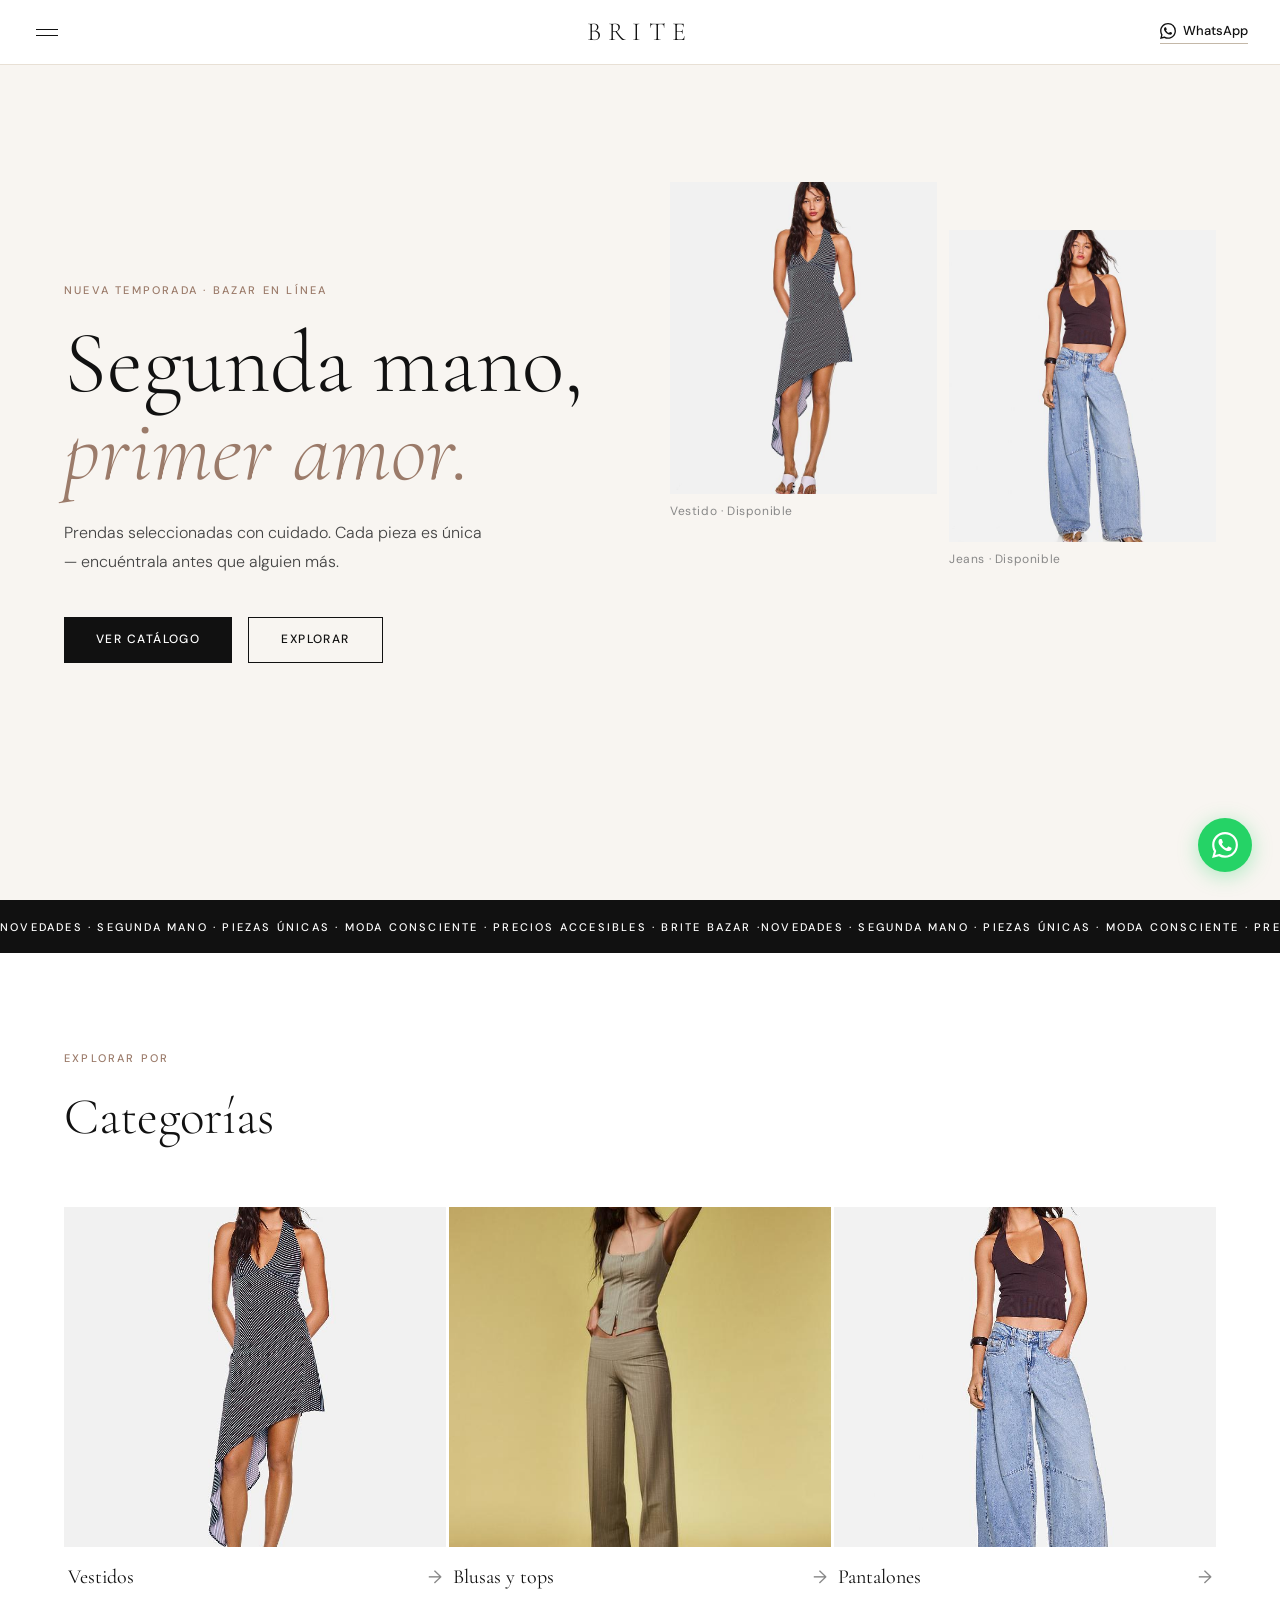
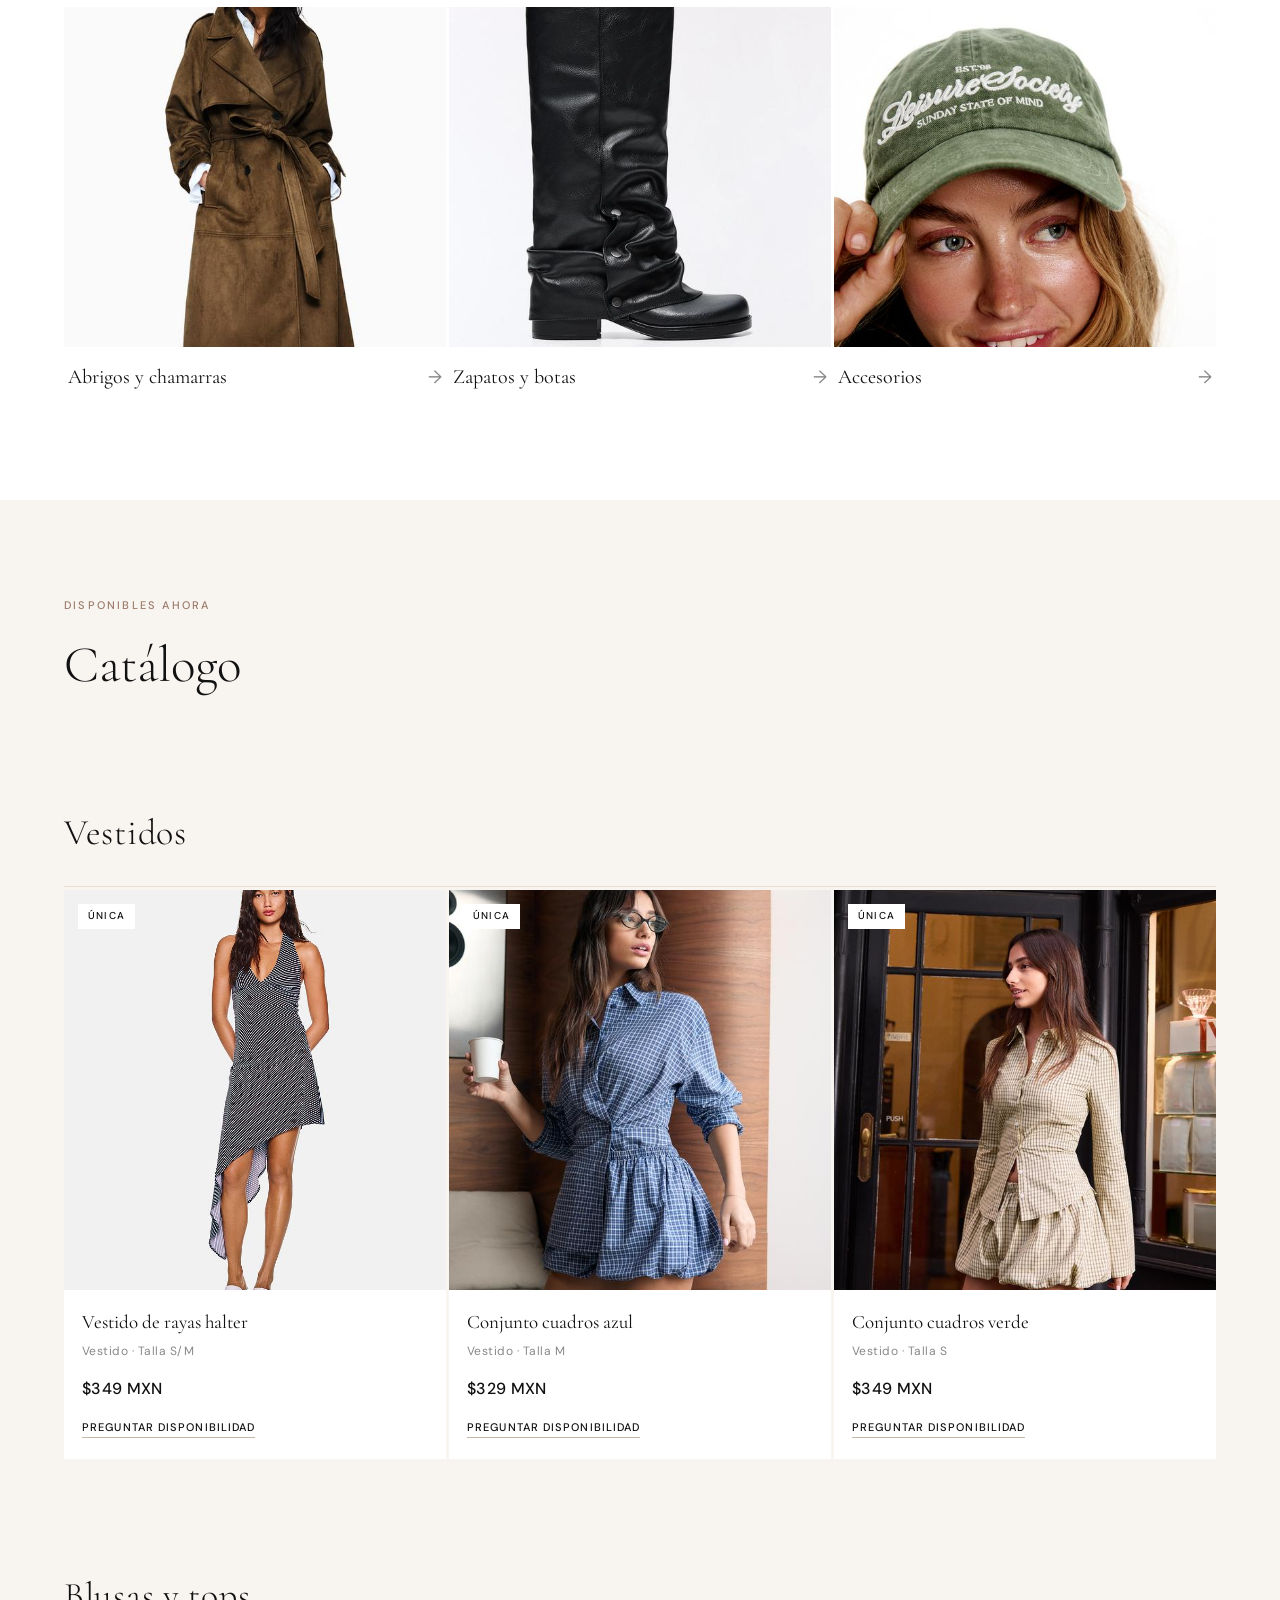
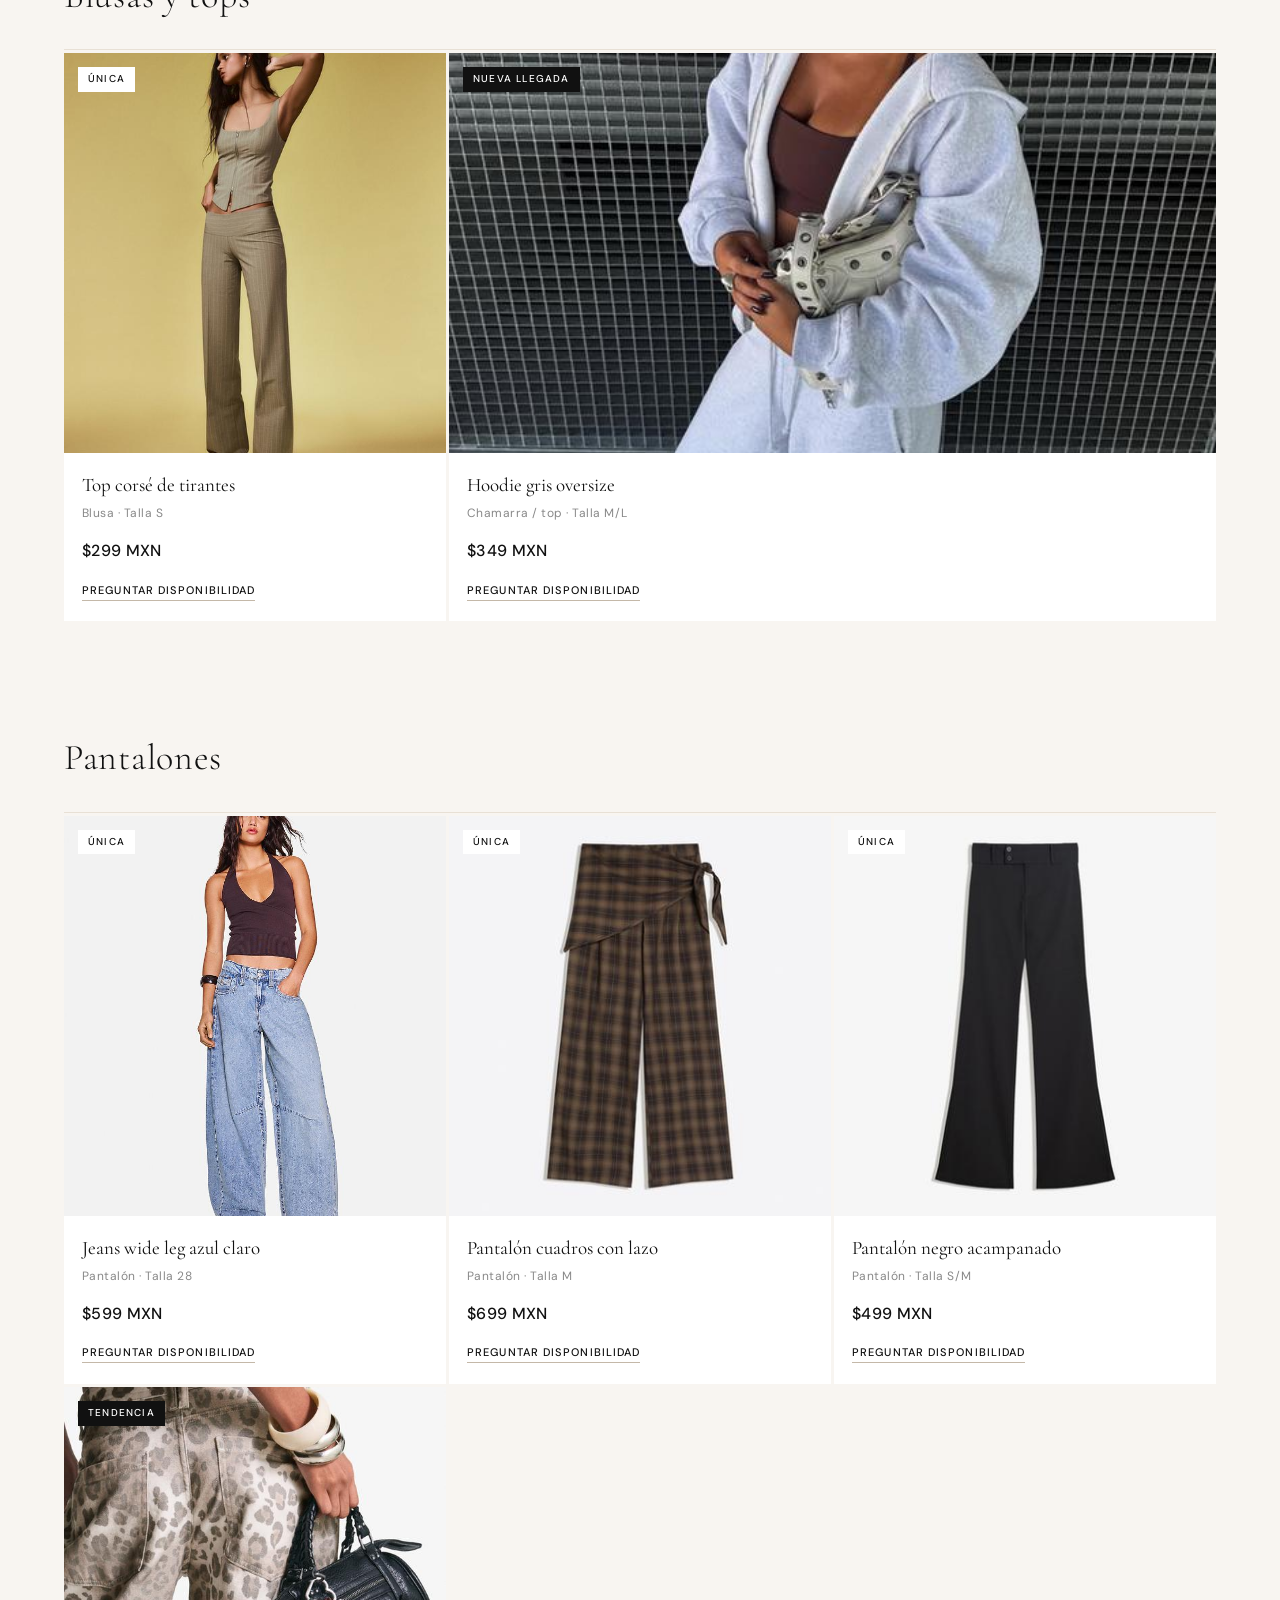
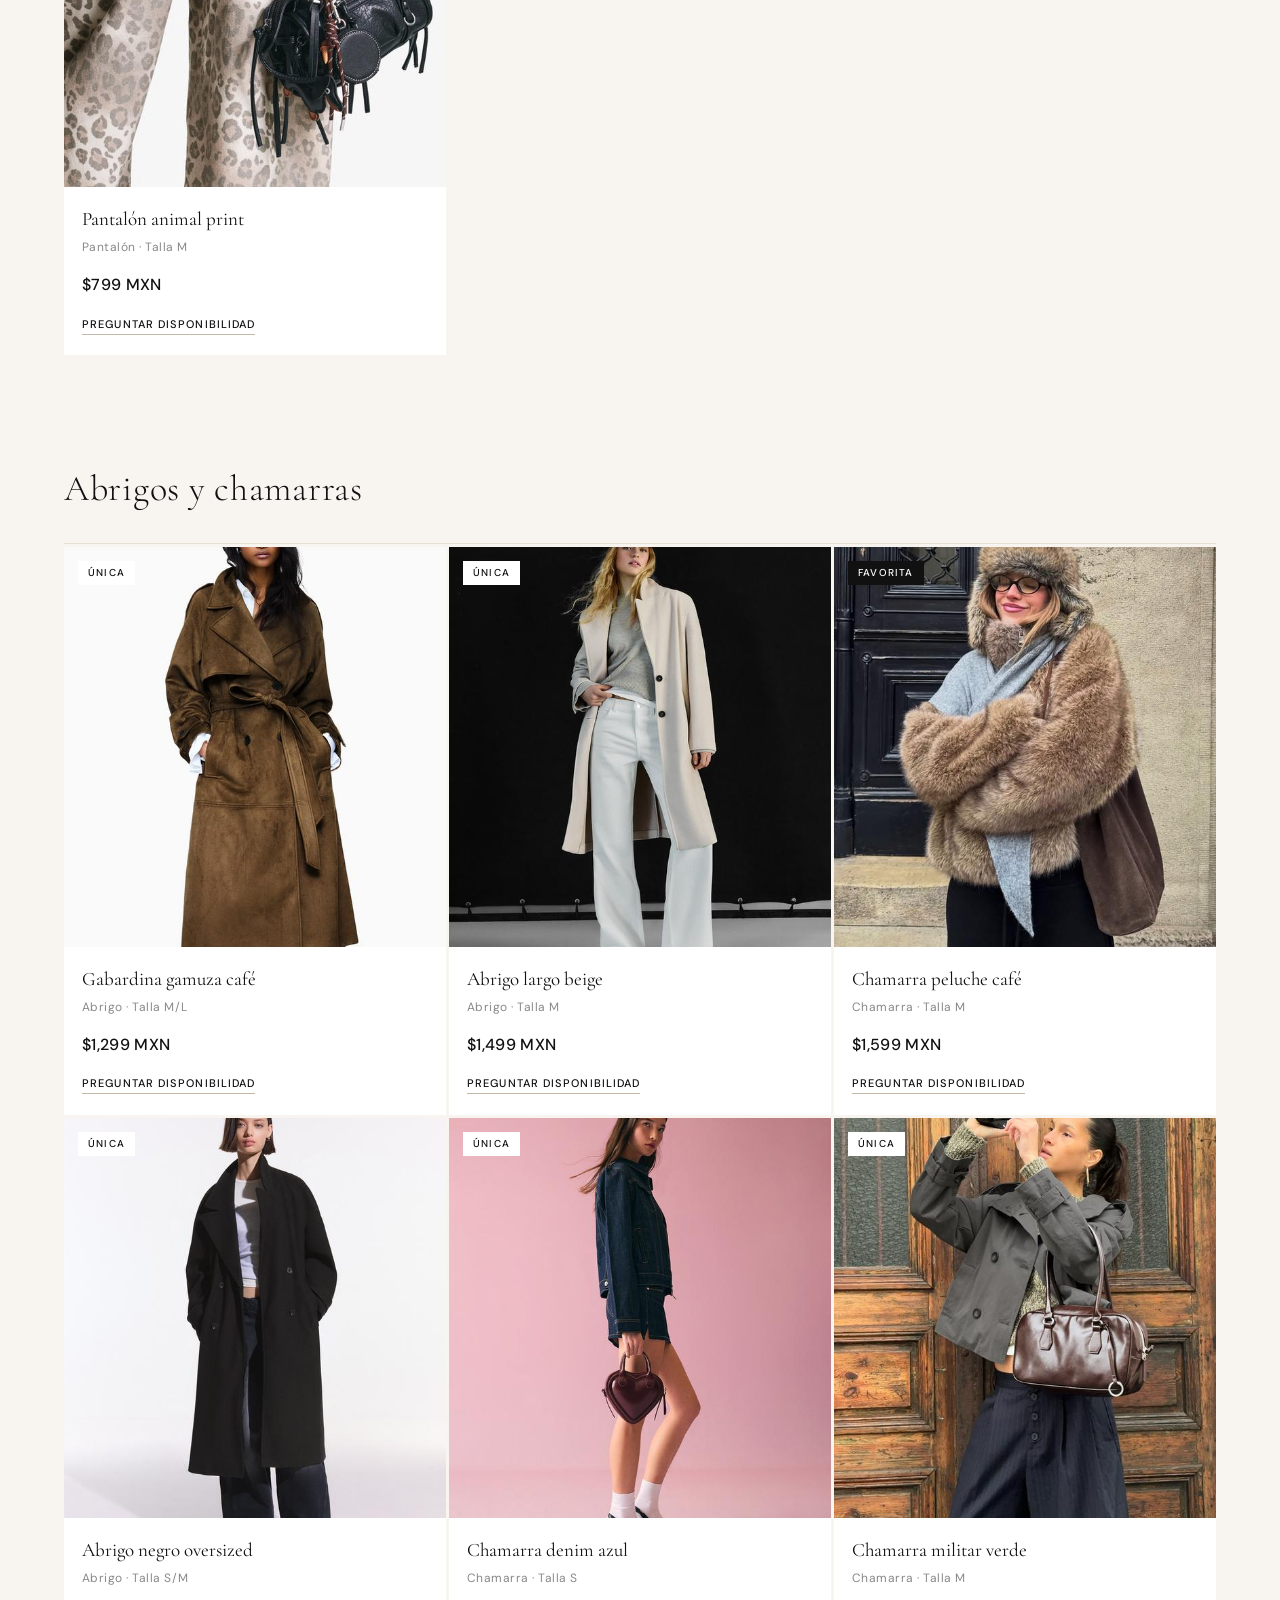
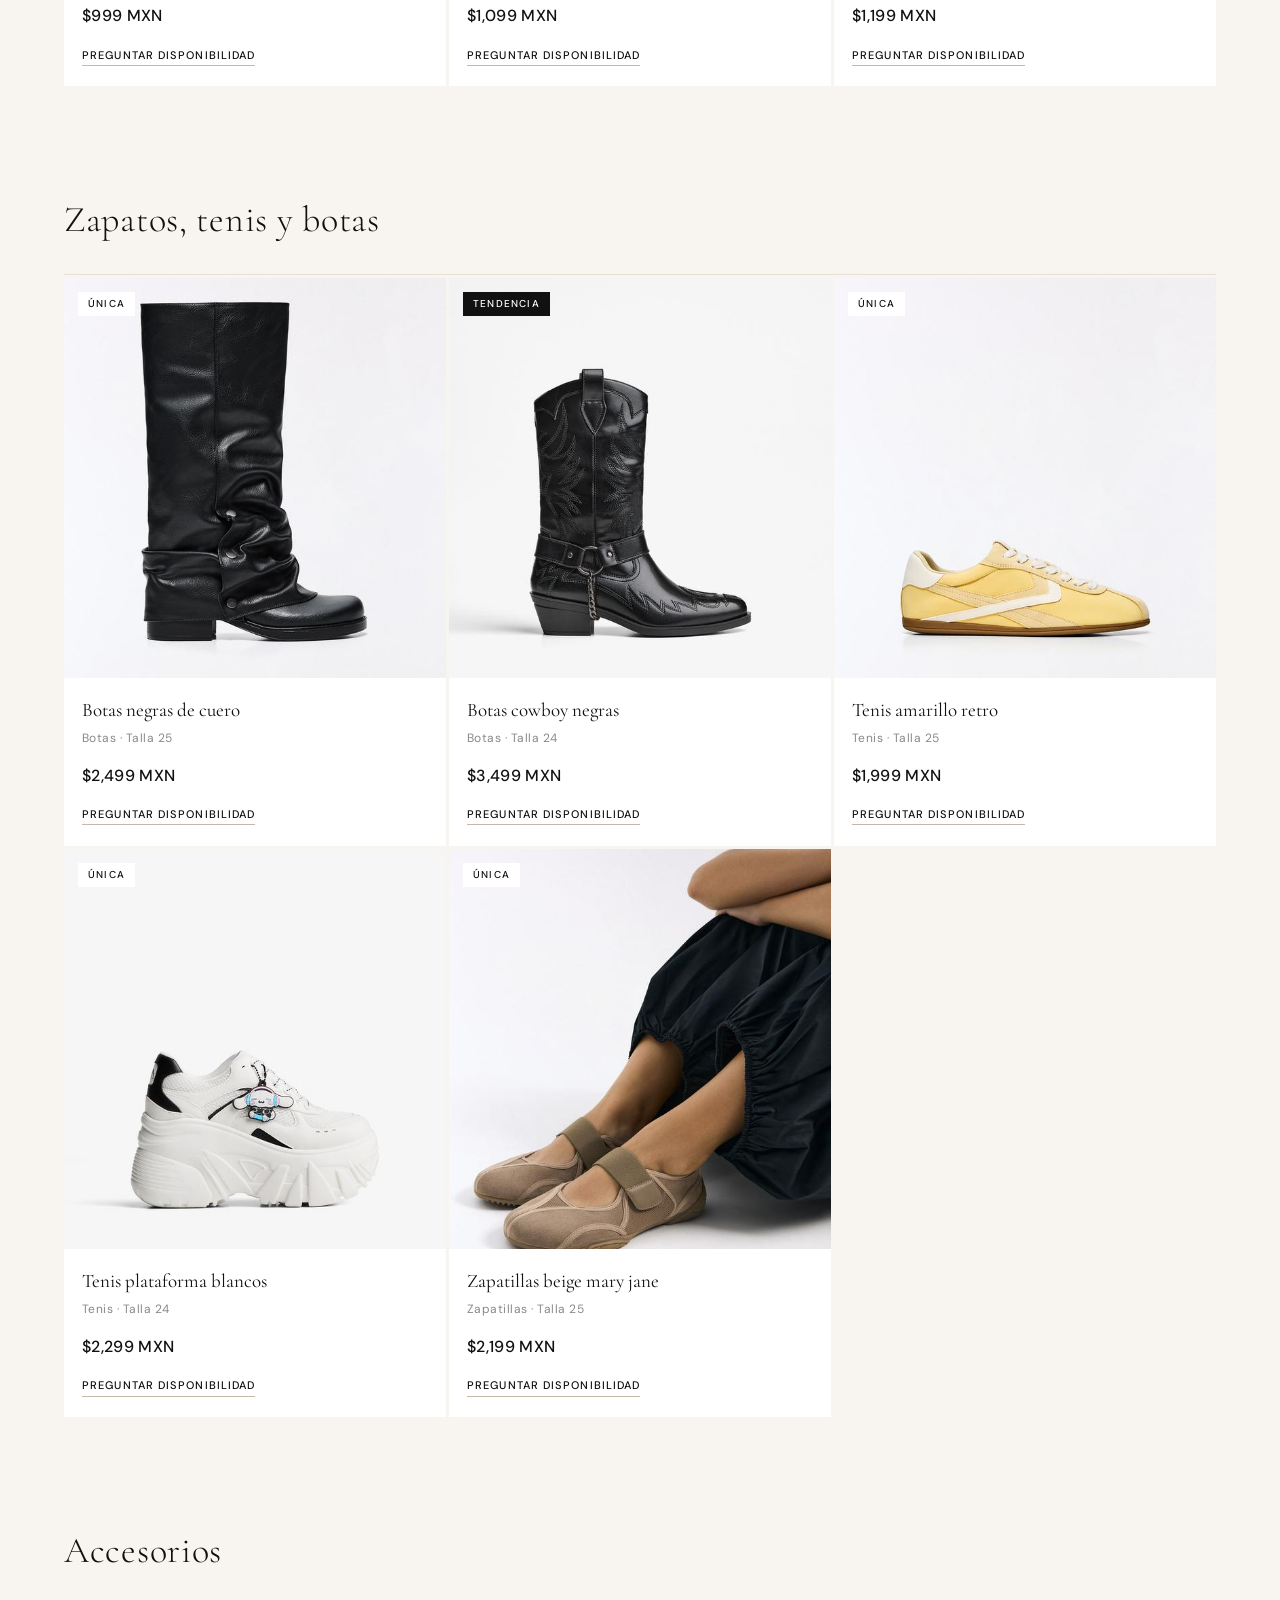
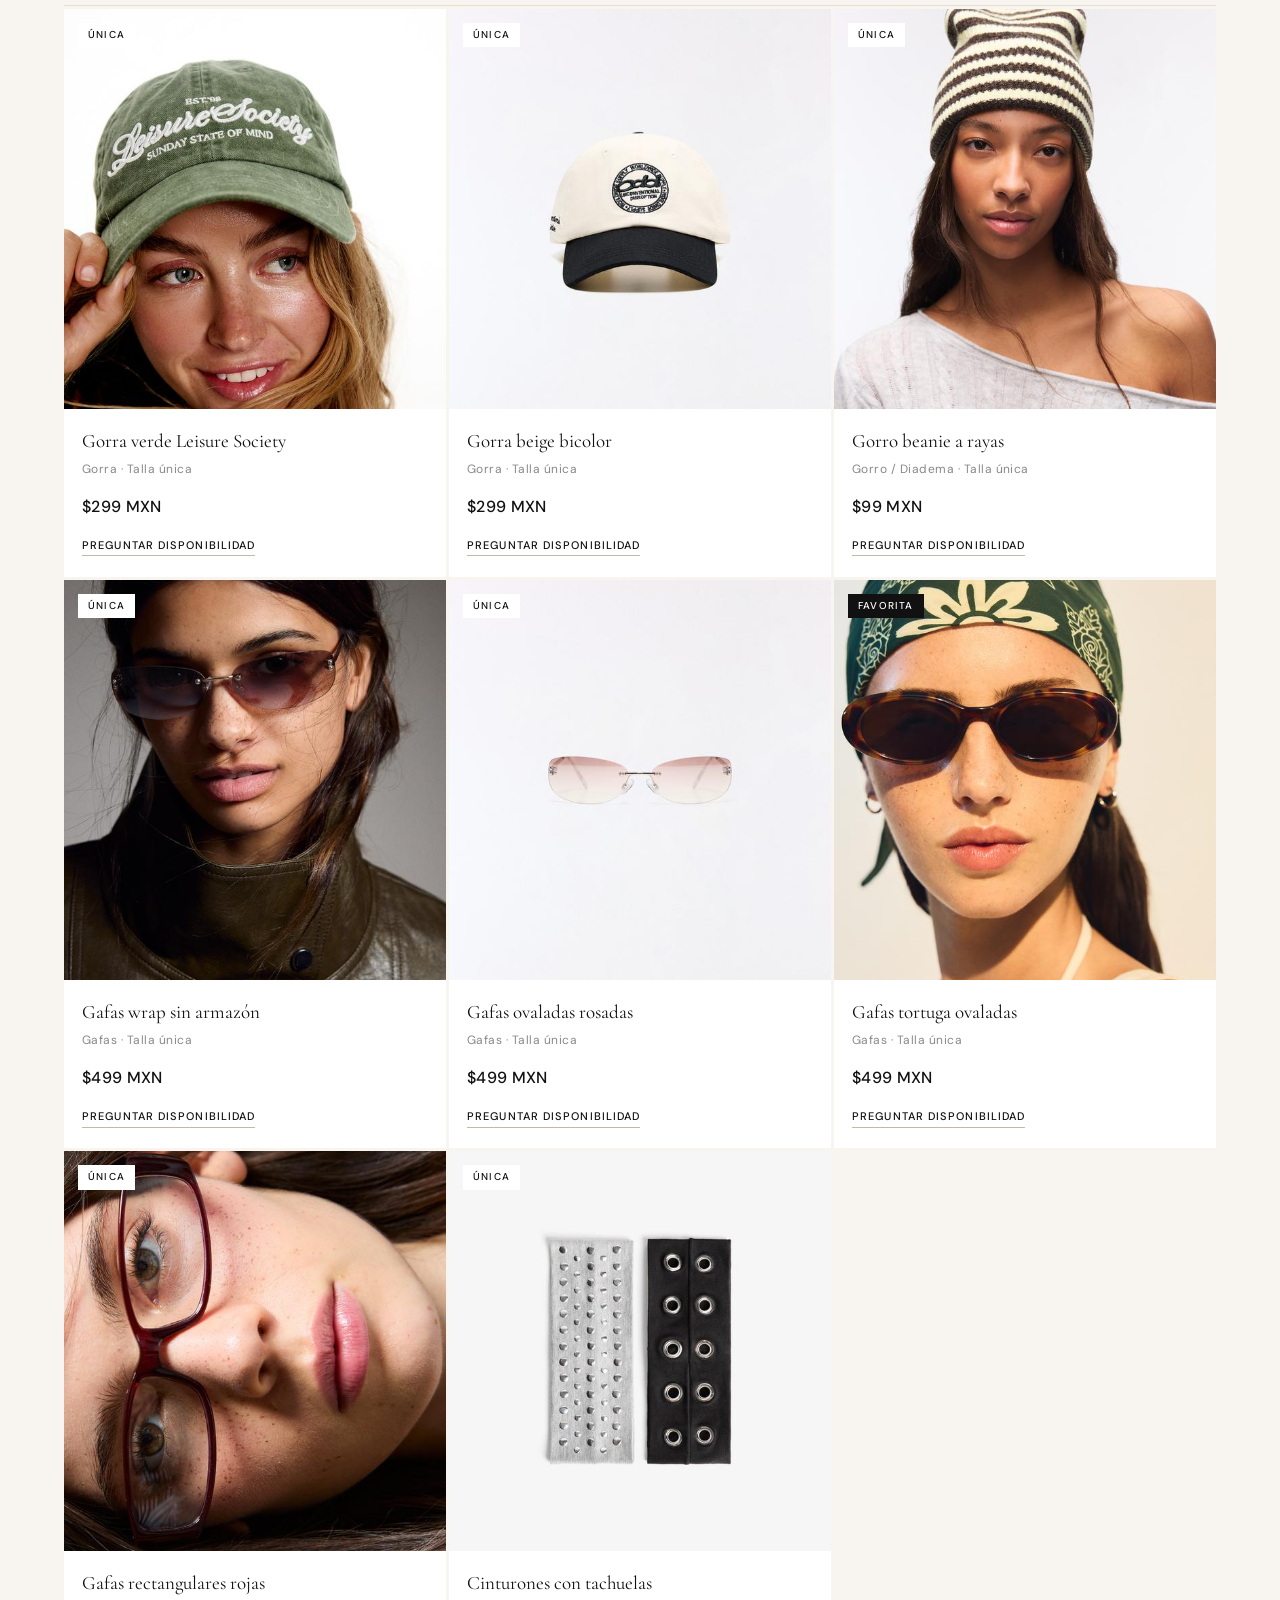
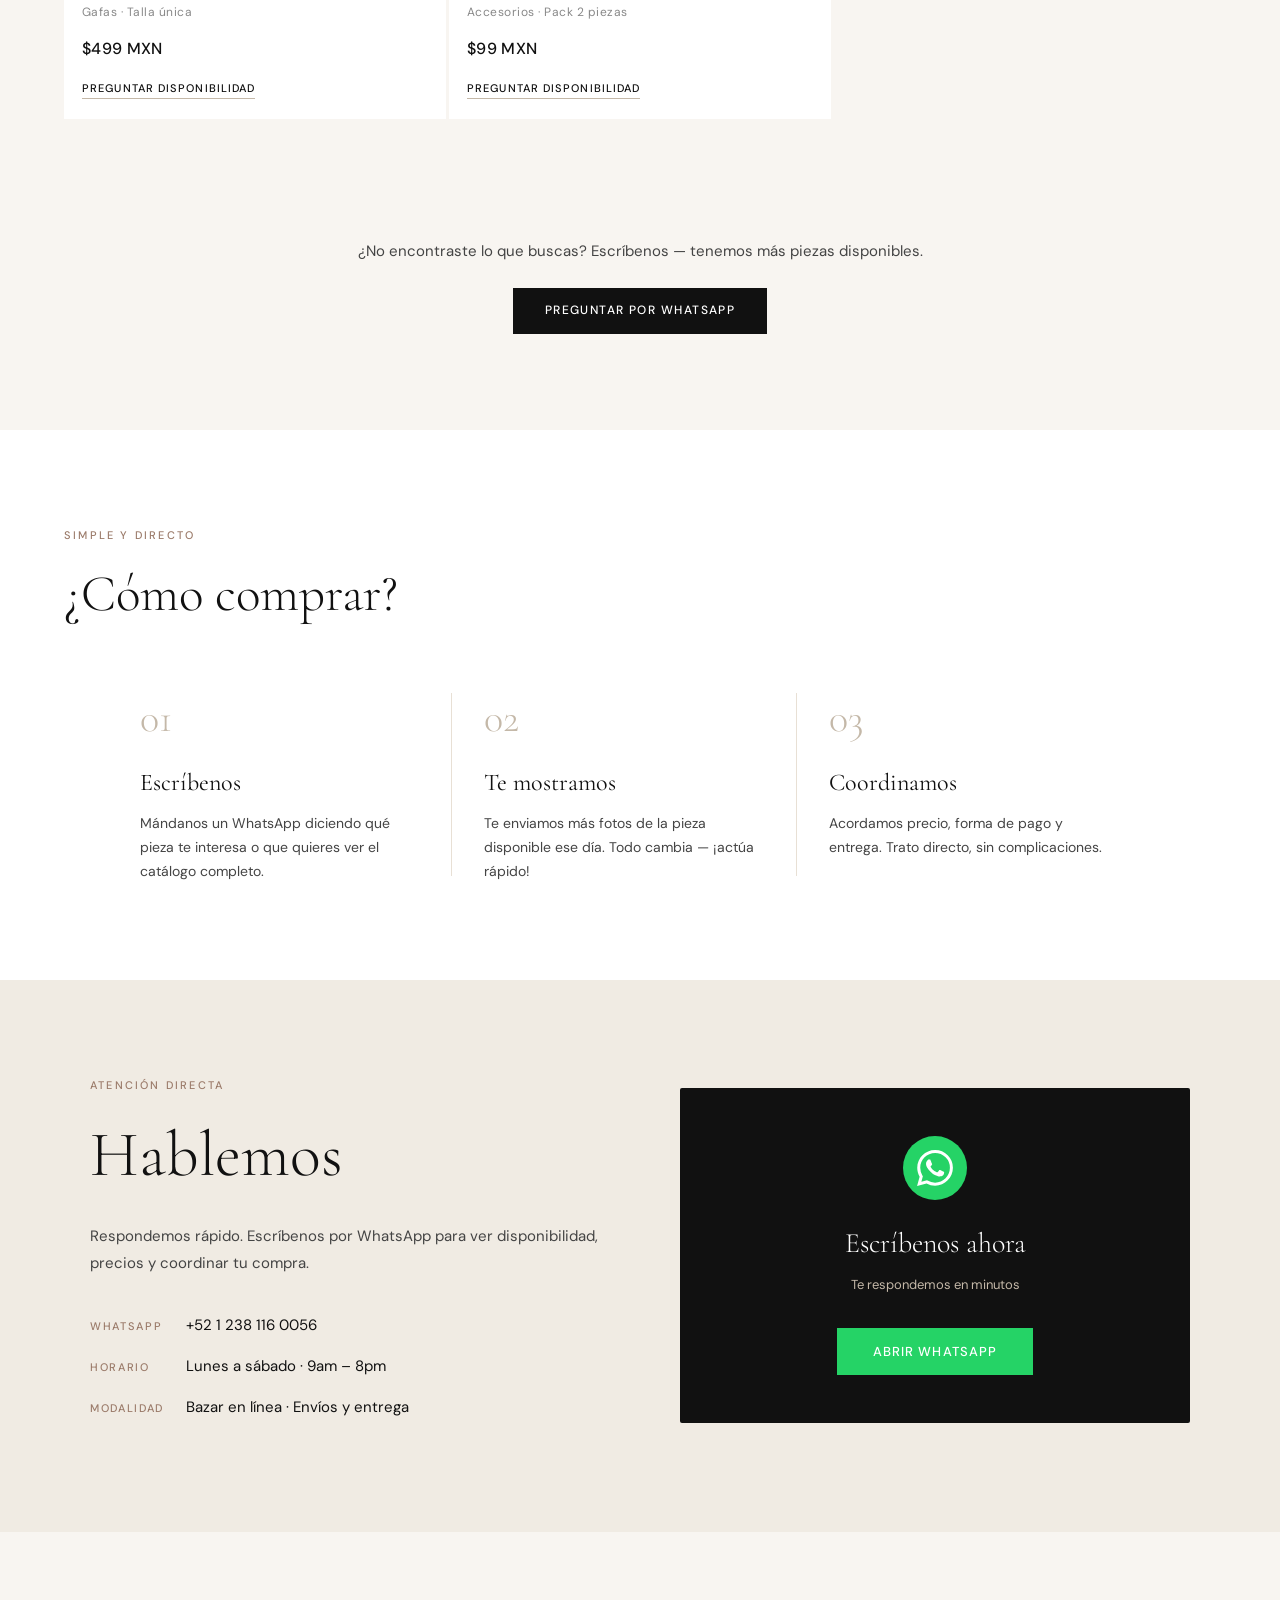
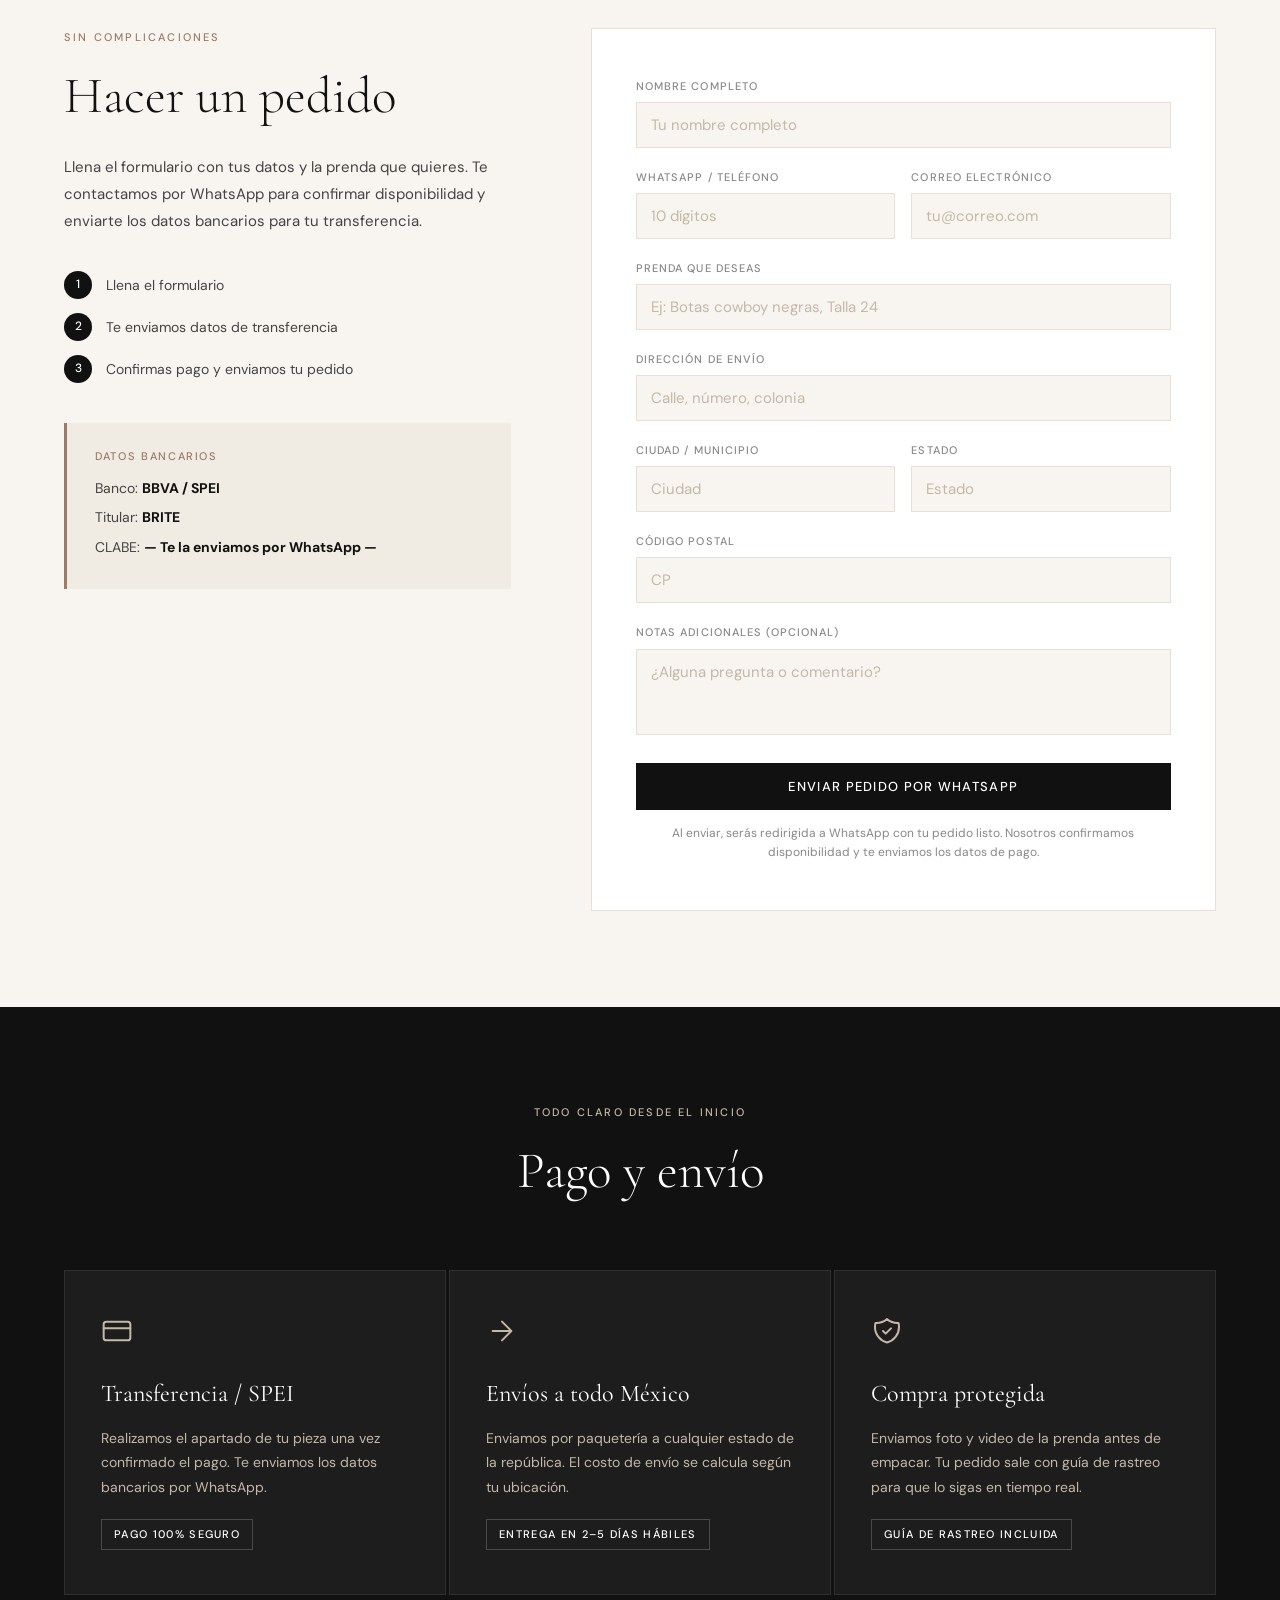
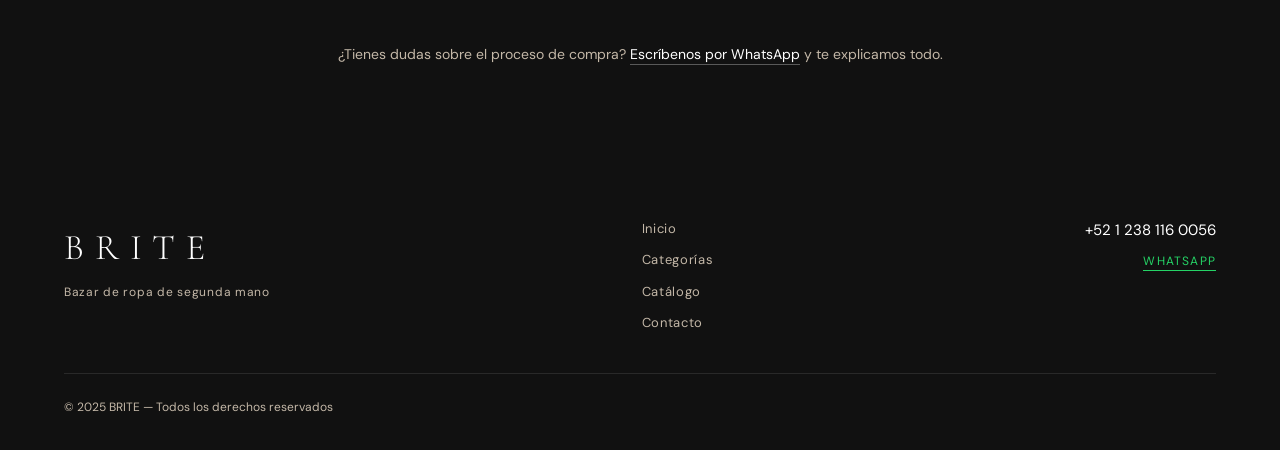
==== index.html @ 51b79fb4 "Add files via upload" ====
<!DOCTYPE html>
<html lang="es">
<head>
  <meta charset="UTF-8">
  <meta name="viewport" content="width=device-width, initial-scale=1.0">
  <title>BRITE — Bazar de Ropa</title>
  <link rel="preconnect" href="https://fonts.googleapis.com">
  <link href="https://fonts.googleapis.com/css2?family=Cormorant+Garamond:ital,wght@0,300;0,400;0,600;1,300;1,400&family=DM+Sans:wght@300;400;500&display=swap" rel="stylesheet">
  <link rel="stylesheet" href="estilo.css">
</head>
<body>

  <!-- ══ NAV ══ -->
  <header id="header">
    <nav class="nav-inner">
      <button class="nav-menu-btn" onclick="toggleMenu()" aria-label="Menú">
        <span></span><span></span>
      </button>
      <a class="nav-brand" href="#">BRITE</a>
      <a class="nav-wa" href="https://wa.me/5212381160056?text=Hola%20BRITE%2C%20quiero%20ver%20el%20catálogo" target="_blank">
        <svg width="16" height="16" viewBox="0 0 24 24" fill="currentColor"><path d="M17.472 14.382c-.297-.149-1.758-.867-2.03-.967-.273-.099-.471-.148-.67.15-.197.297-.767.966-.94 1.164-.173.199-.347.223-.644.075-.297-.15-1.255-.463-2.39-1.475-.883-.788-1.48-1.761-1.653-2.059-.173-.297-.018-.458.13-.606.134-.133.298-.347.446-.52.149-.174.198-.298.298-.497.099-.198.05-.371-.025-.52-.075-.149-.669-1.612-.916-2.207-.242-.579-.487-.5-.669-.51-.173-.008-.371-.01-.57-.01-.198 0-.52.074-.792.372-.272.297-1.04 1.016-1.04 2.479 0 1.462 1.065 2.875 1.213 3.074.149.198 2.096 3.2 5.077 4.487.709.306 1.262.489 1.694.625.712.227 1.36.195 1.871.118.571-.085 1.758-.719 2.006-1.413.248-.694.248-1.289.173-1.413-.074-.124-.272-.198-.57-.347m-5.421 7.403h-.004a9.87 9.87 0 01-5.031-1.378l-.361-.214-3.741.982.998-3.648-.235-.374a9.86 9.86 0 01-1.51-5.26c.001-5.45 4.436-9.884 9.888-9.884 2.64 0 5.122 1.03 6.988 2.898a9.825 9.825 0 012.893 6.994c-.003 5.45-4.437 9.884-9.885 9.884m8.413-18.297A11.815 11.815 0 0012.05 0C5.495 0 .16 5.335.157 11.892c0 2.096.547 4.142 1.588 5.945L.057 24l6.305-1.654a11.882 11.882 0 005.683 1.448h.005c6.554 0 11.89-5.335 11.893-11.893a11.821 11.821 0 00-3.48-8.413z"/></svg>
        WhatsApp
      </a>
    </nav>
    <div class="mobile-menu" id="mobileMenu">
      <a href="#novedades" onclick="toggleMenu()">Novedades</a>
      <a href="#categorias" onclick="toggleMenu()">Categorías</a>
      <a href="#catalogo" onclick="toggleMenu()">Catálogo</a>
      <a href="#pedido" onclick="toggleMenu()">Hacer pedido</a>
      <a href="#contacto" onclick="toggleMenu()">Contacto</a>
    </div>
  </header>

  <!-- ══ HERO ══ -->
  <section class="hero" id="inicio">
    <div class="hero-content">
      <span class="hero-tag">Nueva temporada · Bazar en línea</span>
      <h1 class="hero-title">Segunda mano,<br><em>primer amor.</em></h1>
      <p class="hero-desc">Prendas seleccionadas con cuidado. Cada pieza es única — encuéntrala antes que alguien más.</p>
      <div class="hero-actions">
        <a class="btn-primary" href="https://wa.me/5212381160056?text=Hola%20BRITE%2C%20quiero%20ver%20las%20prendas%20disponibles" target="_blank">Ver catálogo</a>
        <a class="btn-ghost" href="#catalogo">Explorar</a>
      </div>
    </div>
    <div class="hero-visual">
      <div class="hero-card hc1">
        <img src="imgs/M_slide_woman_dresses_-1.jpg" alt="Vestido de rayas">
        <p class="hc-label">Vestido · Disponible</p>
      </div>
      <div class="hero-card hc2">
        <img src="imgs/M_slide_woman_jeans_-1.jpg" alt="Jeans wide leg">
        <p class="hc-label">Jeans · Disponible</p>
      </div>
    </div>
  </section>

  <!-- ══ TICKER ══ -->
  <section class="ticker-wrap" id="novedades">
    <div class="ticker">
      <span>NOVEDADES · SEGUNDA MANO · PIEZAS ÚNICAS · MODA CONSCIENTE · PRECIOS ACCESIBLES · BRITE BAZAR · </span>
      <span>NOVEDADES · SEGUNDA MANO · PIEZAS ÚNICAS · MODA CONSCIENTE · PRECIOS ACCESIBLES · BRITE BAZAR · </span>
    </div>
  </section>

  <!-- ══ CATEGORÍAS ══ -->
  <section class="categorias" id="categorias">
    <div class="section-head">
      <p class="section-tag">Explorar por</p>
      <h2>Categorías</h2>
    </div>
    <div class="cat-grid">
      <a class="cat-item" href="#vestidos">
        <div class="cat-img"><img src="imgs/M_slide_woman_dresses_-1.jpg" alt="Vestidos"></div>
        <div class="cat-info"><h3>Vestidos</h3><span class="cat-arrow">→</span></div>
      </a>
      <a class="cat-item" href="#blusas">
        <div class="cat-img"><img src="imgs/01097741505-p.jpg" alt="Blusas y tops"></div>
        <div class="cat-info"><h3>Blusas y tops</h3><span class="cat-arrow">→</span></div>
      </a>
      <a class="cat-item" href="#pantalones">
        <div class="cat-img"><img src="imgs/M_slide_woman_jeans_-1.jpg" alt="Pantalones"></div>
        <div class="cat-info"><h3>Pantalones</h3><span class="cat-arrow">→</span></div>
      </a>
      <a class="cat-item" href="#chamarras">
        <div class="cat-img"><img src="imgs/01142200830-p.jpg" alt="Abrigos"></div>
        <div class="cat-info"><h3>Abrigos y chamarras</h3><span class="cat-arrow">→</span></div>
      </a>
      <a class="cat-item" href="#zapatos">
        <div class="cat-img"><img src="imgs/11004764040-a4o.jpg" alt="Zapatos"></div>
        <div class="cat-info"><h3>Zapatos y botas</h3><span class="cat-arrow">→</span></div>
      </a>
      <a class="cat-item" href="#accesorios">
        <div class="cat-img"><img src="imgs/00733702527-p.jpg" alt="Accesorios"></div>
        <div class="cat-info"><h3>Accesorios</h3><span class="cat-arrow">→</span></div>
      </a>
    </div>
  </section>

  <!-- ══ CATÁLOGO ══ -->
  <section class="catalogo" id="catalogo">
    <div class="section-head">
      <p class="section-tag">Disponibles ahora</p>
      <h2>Catálogo</h2>
    </div>

    <!-- VESTIDOS -->
    <div class="cat-section-title" id="vestidos">Vestidos</div>
    <div class="product-grid">
      <div class="product-card reveal">
        <div class="product-img">
          <img src="imgs/M_slide_woman_dresses_-1.jpg" alt="Vestido de rayas">
          <span class="badge">Única</span>
        </div>
        <div class="product-info">
          <p class="product-name">Vestido de rayas halter</p>
          <p class="product-cat">Vestido · Talla S/M</p>
          <p class="product-price">$349 MXN</p>
          <a class="product-btn" href="https://wa.me/5212381160056?text=Hola%20BRITE%2C%20me%20interesa%20el%20vestido%20de%20rayas%20halter%20en%20%24349" target="_blank">Preguntar disponibilidad</a>
        </div>
      </div>
      <div class="product-card reveal">
        <div class="product-img">
          <img src="imgs/01159741407-p.jpg" alt="Vestido cuadros azul">
          <span class="badge">Única</span>
        </div>
        <div class="product-info">
          <p class="product-name">Conjunto cuadros azul</p>
          <p class="product-cat">Vestido · Talla M</p>
          <p class="product-price">$329 MXN</p>
          <a class="product-btn" href="https://wa.me/5212381160056?text=Hola%20BRITE%2C%20me%20interesa%20el%20conjunto%20cuadros%20azul%20en%20%24329" target="_blank">Preguntar disponibilidad</a>
        </div>
      </div>
      <div class="product-card reveal">
        <div class="product-img">
          <img src="imgs/01159741711-p.jpg" alt="Conjunto cuadros verde">
          <span class="badge">Única</span>
        </div>
        <div class="product-info">
          <p class="product-name">Conjunto cuadros verde</p>
          <p class="product-cat">Vestido · Talla S</p>
          <p class="product-price">$349 MXN</p>
          <a class="product-btn" href="https://wa.me/5212381160056?text=Hola%20BRITE%2C%20me%20interesa%20el%20conjunto%20cuadros%20verde%20en%20%24349" target="_blank">Preguntar disponibilidad</a>
        </div>
      </div>
    </div>

    <!-- BLUSAS Y TOPS -->
    <div class="cat-section-title" id="blusas">Blusas y tops</div>
    <div class="product-grid">
      <div class="product-card reveal">
        <div class="product-img">
          <img src="imgs/01097741505-p.jpg" alt="Top de tirantes con pantalón">
          <span class="badge">Única</span>
        </div>
        <div class="product-info">
          <p class="product-name">Top corsé de tirantes</p>
          <p class="product-cat">Blusa · Talla S</p>
          <p class="product-price">$299 MXN</p>
          <a class="product-btn" href="https://wa.me/5212381160056?text=Hola%20BRITE%2C%20me%20interesa%20el%20top%20corsé%20de%20tirantes%20en%20%24299" target="_blank">Preguntar disponibilidad</a>
        </div>
      </div>
      <div class="product-card reveal product-card--wide">
        <div class="product-img">
          <img src="imgs/05111190812-p1.jpg" alt="Hoodie gris oversize">
          <span class="badge badge--dark">Nueva llegada</span>
        </div>
        <div class="product-info">
          <p class="product-name">Hoodie gris oversize</p>
          <p class="product-cat">Chamarra / top · Talla M/L</p>
          <p class="product-price">$349 MXN</p>
          <a class="product-btn" href="https://wa.me/5212381160056?text=Hola%20BRITE%2C%20me%20interesa%20el%20hoodie%20gris%20oversize%20en%20%24349" target="_blank">Preguntar disponibilidad</a>
        </div>
      </div>
    </div>

    <!-- PANTALONES -->
    <div class="cat-section-title" id="pantalones">Pantalones</div>
    <div class="product-grid">
      <div class="product-card reveal">
        <div class="product-img">
          <img src="imgs/M_slide_woman_jeans_-1.jpg" alt="Jeans wide leg">
          <span class="badge">Única</span>
        </div>
        <div class="product-info">
          <p class="product-name">Jeans wide leg azul claro</p>
          <p class="product-cat">Pantalón · Talla 28</p>
          <p class="product-price">$599 MXN</p>
          <a class="product-btn" href="https://wa.me/5212381160056?text=Hola%20BRITE%2C%20me%20interesan%20los%20jeans%20wide%20leg%20en%20%24599" target="_blank">Preguntar disponibilidad</a>
        </div>
      </div>
      <div class="product-card reveal">
        <div class="product-img">
          <img src="imgs/01209172700-a4o.jpg" alt="Pantalón cuadros café">
          <span class="badge">Única</span>
        </div>
        <div class="product-info">
          <p class="product-name">Pantalón cuadros con lazo</p>
          <p class="product-cat">Pantalón · Talla M</p>
          <p class="product-price">$699 MXN</p>
          <a class="product-btn" href="https://wa.me/5212381160056?text=Hola%20BRITE%2C%20me%20interesa%20el%20pantalón%20cuadros%20con%20lazo%20en%20%24699" target="_blank">Preguntar disponibilidad</a>
        </div>
      </div>
      <div class="product-card reveal">
        <div class="product-img">
          <img src="imgs/05112741800-a4o.jpg" alt="Pantalón negro acampanado">
          <span class="badge">Única</span>
        </div>
        <div class="product-info">
          <p class="product-name">Pantalón negro acampanado</p>
          <p class="product-cat">Pantalón · Talla S/M</p>
          <p class="product-price">$499 MXN</p>
          <a class="product-btn" href="https://wa.me/5212381160056?text=Hola%20BRITE%2C%20me%20interesa%20el%20pantalón%20negro%20acampanado%20en%20%24499" target="_blank">Preguntar disponibilidad</a>
        </div>
      </div>
      <div class="product-card reveal">
        <div class="product-img">
          <img src="imgs/08990184800-p.jpg" alt="Pantalón animal print">
          <span class="badge badge--dark">Tendencia</span>
        </div>
        <div class="product-info">
          <p class="product-name">Pantalón animal print</p>
          <p class="product-cat">Pantalón · Talla M</p>
          <p class="product-price">$799 MXN</p>
          <a class="product-btn" href="https://wa.me/5212381160056?text=Hola%20BRITE%2C%20me%20interesa%20el%20pantalón%20animal%20print%20en%20%24799" target="_blank">Preguntar disponibilidad</a>
        </div>
      </div>
    </div>

    <!-- ABRIGOS Y CHAMARRAS -->
    <div class="cat-section-title" id="chamarras">Abrigos y chamarras</div>
    <div class="product-grid">
      <div class="product-card reveal">
        <div class="product-img">
          <img src="imgs/01142200830-p.jpg" alt="Gabardina café ante">
          <span class="badge">Única</span>
        </div>
        <div class="product-info">
          <p class="product-name">Gabardina gamuza café</p>
          <p class="product-cat">Abrigo · Talla M/L</p>
          <p class="product-price">$1,299 MXN</p>
          <a class="product-btn" href="https://wa.me/5212381160056?text=Hola%20BRITE%2C%20me%20interesa%20la%20gabardina%20gamuza%20café%20en%20%241299" target="_blank">Preguntar disponibilidad</a>
        </div>
      </div>
      <div class="product-card reveal">
        <div class="product-img">
          <img src="imgs/01688006774-p.jpg" alt="Abrigo beige largo">
          <span class="badge">Única</span>
        </div>
        <div class="product-info">
          <p class="product-name">Abrigo largo beige</p>
          <p class="product-cat">Abrigo · Talla M</p>
          <p class="product-price">$1,499 MXN</p>
          <a class="product-btn" href="https://wa.me/5212381160056?text=Hola%20BRITE%2C%20me%20interesa%20el%20abrigo%20largo%20beige%20en%20%241499" target="_blank">Preguntar disponibilidad</a>
        </div>
      </div>
      <div class="product-card reveal">
        <div class="product-img">
          <img src="imgs/06637407830-p.jpg" alt="Chamarra peluche café">
          <span class="badge badge--dark">Favorita</span>
        </div>
        <div class="product-info">
          <p class="product-name">Chamarra peluche café</p>
          <p class="product-cat">Chamarra · Talla M</p>
          <p class="product-price">$1,599 MXN</p>
          <a class="product-btn" href="https://wa.me/5212381160056?text=Hola%20BRITE%2C%20me%20interesa%20la%20chamarra%20peluche%20café%20en%20%241599" target="_blank">Preguntar disponibilidad</a>
        </div>
      </div>
      <div class="product-card reveal">
        <div class="product-img">
          <img src="imgs/06891200800-p.jpg" alt="Abrigo negro oversized">
          <span class="badge">Única</span>
        </div>
        <div class="product-info">
          <p class="product-name">Abrigo negro oversized</p>
          <p class="product-cat">Abrigo · Talla S/M</p>
          <p class="product-price">$999 MXN</p>
          <a class="product-btn" href="https://wa.me/5212381160056?text=Hola%20BRITE%2C%20me%20interesa%20el%20abrigo%20negro%20oversized%20en%20%24999" target="_blank">Preguntar disponibilidad</a>
        </div>
      </div>
      <div class="product-card reveal">
        <div class="product-img">
          <img src="imgs/08995626606-p.jpg" alt="Chamarra denim azul">
          <span class="badge">Única</span>
        </div>
        <div class="product-info">
          <p class="product-name">Chamarra denim azul</p>
          <p class="product-cat">Chamarra · Talla S</p>
          <p class="product-price">$1,099 MXN</p>
          <a class="product-btn" href="https://wa.me/5212381160056?text=Hola%20BRITE%2C%20me%20interesa%20la%20chamarra%20denim%20azul%20en%20%241099" target="_blank">Preguntar disponibilidad</a>
        </div>
      </div>
      <div class="product-card reveal">
        <div class="product-img">
          <img src="imgs/09022668700-p.jpg" alt="Chamarra militar verde">
          <span class="badge">Única</span>
        </div>
        <div class="product-info">
          <p class="product-name">Chamarra militar verde</p>
          <p class="product-cat">Chamarra · Talla M</p>
          <p class="product-price">$1,199 MXN</p>
          <a class="product-btn" href="https://wa.me/5212381160056?text=Hola%20BRITE%2C%20me%20interesa%20la%20chamarra%20militar%20verde%20en%20%241199" target="_blank">Preguntar disponibilidad</a>
        </div>
      </div>
    </div>

    <!-- ZAPATOS Y BOTAS -->
    <div class="cat-section-title" id="zapatos">Zapatos, tenis y botas</div>
    <div class="product-grid">
      <div class="product-card reveal">
        <div class="product-img">
          <img src="imgs/11004764040-a4o.jpg" alt="Botas negras de cuero">
          <span class="badge">Única</span>
        </div>
        <div class="product-info">
          <p class="product-name">Botas negras de cuero</p>
          <p class="product-cat">Botas · Talla 25</p>
          <p class="product-price">$2,499 MXN</p>
          <a class="product-btn" href="https://wa.me/5212381160056?text=Hola%20BRITE%2C%20me%20interesan%20las%20botas%20negras%20de%20cuero%20en%20%242499" target="_blank">Preguntar disponibilidad</a>
        </div>
      </div>
      <div class="product-card reveal">
        <div class="product-img">
          <img src="imgs/12110664040-a4o.jpg" alt="Botas cowboy negras">
          <span class="badge badge--dark">Tendencia</span>
        </div>
        <div class="product-info">
          <p class="product-name">Botas cowboy negras</p>
          <p class="product-cat">Botas · Talla 24</p>
          <p class="product-price">$3,499 MXN</p>
          <a class="product-btn" href="https://wa.me/5212381160056?text=Hola%20BRITE%2C%20me%20interesan%20las%20botas%20cowboy%20negras%20en%20%243499" target="_blank">Preguntar disponibilidad</a>
        </div>
      </div>
      <div class="product-card reveal">
        <div class="product-img">
          <img src="imgs/11424764202-a4o.jpg" alt="Tenis amarillo retro">
          <span class="badge">Única</span>
        </div>
        <div class="product-info">
          <p class="product-name">Tenis amarillo retro</p>
          <p class="product-cat">Tenis · Talla 25</p>
          <p class="product-price">$1,999 MXN</p>
          <a class="product-btn" href="https://wa.me/5212381160056?text=Hola%20BRITE%2C%20me%20interesan%20los%20tenis%20amarillo%20retro%20en%20%241999" target="_blank">Preguntar disponibilidad</a>
        </div>
      </div>
      <div class="product-card reveal">
        <div class="product-img">
          <img src="imgs/11502764001-a4o.jpg" alt="Tenis plataforma blancos">
          <span class="badge">Única</span>
        </div>
        <div class="product-info">
          <p class="product-name">Tenis plataforma blancos</p>
          <p class="product-cat">Tenis · Talla 24</p>
          <p class="product-price">$2,299 MXN</p>
          <a class="product-btn" href="https://wa.me/5212381160056?text=Hola%20BRITE%2C%20me%20interesan%20los%20tenis%20plataforma%20blancos%20en%20%242299" target="_blank">Preguntar disponibilidad</a>
        </div>
      </div>
      <div class="product-card reveal">
        <div class="product-img">
          <img src="imgs/11542764107-g.jpg" alt="Zapatillas beige mary jane">
          <span class="badge">Única</span>
        </div>
        <div class="product-info">
          <p class="product-name">Zapatillas beige mary jane</p>
          <p class="product-cat">Zapatillas · Talla 25</p>
          <p class="product-price">$2,199 MXN</p>
          <a class="product-btn" href="https://wa.me/5212381160056?text=Hola%20BRITE%2C%20me%20interesan%20las%20zapatillas%20beige%20en%20%242199" target="_blank">Preguntar disponibilidad</a>
        </div>
      </div>
    </div>

    <!-- ACCESORIOS -->
    <div class="cat-section-title" id="accesorios">Accesorios</div>
    <div class="product-grid">
      <div class="product-card reveal">
        <div class="product-img">
          <img src="imgs/00733702527-p.jpg" alt="Gorra verde Leisure Society">
          <span class="badge">Única</span>
        </div>
        <div class="product-info">
          <p class="product-name">Gorra verde Leisure Society</p>
          <p class="product-cat">Gorra · Talla única</p>
          <p class="product-price">$299 MXN</p>
          <a class="product-btn" href="https://wa.me/5212381160056?text=Hola%20BRITE%2C%20me%20interesa%20la%20gorra%20verde%20en%20%24299" target="_blank">Preguntar disponibilidad</a>
        </div>
      </div>
      <div class="product-card reveal">
        <div class="product-img">
          <img src="imgs/00863668712-a4o.jpg" alt="Gorra beige bicolor">
          <span class="badge">Única</span>
        </div>
        <div class="product-info">
          <p class="product-name">Gorra beige bicolor</p>
          <p class="product-cat">Gorra · Talla única</p>
          <p class="product-price">$299 MXN</p>
          <a class="product-btn" href="https://wa.me/5212381160056?text=Hola%20BRITE%2C%20me%20interesa%20la%20gorra%20beige%20bicolor%20en%20%24299" target="_blank">Preguntar disponibilidad</a>
        </div>
      </div>
      <div class="product-card reveal">
        <div class="product-img">
          <img src="imgs/00566196319-p.jpg" alt="Gorro beanie a rayas">
          <span class="badge">Única</span>
        </div>
        <div class="product-info">
          <p class="product-name">Gorro beanie a rayas</p>
          <p class="product-cat">Gorro / Diadema · Talla única</p>
          <p class="product-price">$99 MXN</p>
          <a class="product-btn" href="https://wa.me/5212381160056?text=Hola%20BRITE%2C%20me%20interesa%20el%20gorro%20beanie%20a%20rayas%20en%20%2499" target="_blank">Preguntar disponibilidad</a>
        </div>
      </div>
      <div class="product-card reveal">
        <div class="product-img">
          <img src="imgs/00702668700-p.jpg" alt="Gafas sin armazón wrap">
          <span class="badge">Única</span>
        </div>
        <div class="product-info">
          <p class="product-name">Gafas wrap sin armazón</p>
          <p class="product-cat">Gafas · Talla única</p>
          <p class="product-price">$499 MXN</p>
          <a class="product-btn" href="https://wa.me/5212381160056?text=Hola%20BRITE%2C%20me%20interesan%20las%20gafas%20wrap%20en%20%24499" target="_blank">Preguntar disponibilidad</a>
        </div>
      </div>
      <div class="product-card reveal">
        <div class="product-img">
          <img src="imgs/00703668902-a4o.jpg" alt="Gafas ovaladas rosadas">
          <span class="badge">Única</span>
        </div>
        <div class="product-info">
          <p class="product-name">Gafas ovaladas rosadas</p>
          <p class="product-cat">Gafas · Talla única</p>
          <p class="product-price">$499 MXN</p>
          <a class="product-btn" href="https://wa.me/5212381160056?text=Hola%20BRITE%2C%20me%20interesan%20las%20gafas%20ovaladas%20rosadas%20en%20%24499" target="_blank">Preguntar disponibilidad</a>
        </div>
      </div>
      <div class="product-card reveal">
        <div class="product-img">
          <img src="imgs/04245023700-p.jpg" alt="Gafas tortuga ovaladas">
          <span class="badge badge--dark">Favorita</span>
        </div>
        <div class="product-info">
          <p class="product-name">Gafas tortuga ovaladas</p>
          <p class="product-cat">Gafas · Talla única</p>
          <p class="product-price">$499 MXN</p>
          <a class="product-btn" href="https://wa.me/5212381160056?text=Hola%20BRITE%2C%20me%20interesan%20las%20gafas%20tortuga%20ovaladas%20en%20%24499" target="_blank">Preguntar disponibilidad</a>
        </div>
      </div>
      <div class="product-card reveal">
        <div class="product-img">
          <img src="imgs/04303023605-p.jpg" alt="Gafas rectangulares rojas">
          <span class="badge">Única</span>
        </div>
        <div class="product-info">
          <p class="product-name">Gafas rectangulares rojas</p>
          <p class="product-cat">Gafas · Talla única</p>
          <p class="product-price">$499 MXN</p>
          <a class="product-btn" href="https://wa.me/5212381160056?text=Hola%20BRITE%2C%20me%20interesan%20las%20gafas%20rectangulares%20rojas%20en%20%24499" target="_blank">Preguntar disponibilidad</a>
        </div>
      </div>
      <div class="product-card reveal">
        <div class="product-img">
          <img src="imgs/09552362802-a4o.jpg" alt="Cinturones con tachuelas">
          <span class="badge">Única</span>
        </div>
        <div class="product-info">
          <p class="product-name">Cinturones con tachuelas</p>
          <p class="product-cat">Accesorios · Pack 2 piezas</p>
          <p class="product-price">$99 MXN</p>
          <a class="product-btn" href="https://wa.me/5212381160056?text=Hola%20BRITE%2C%20me%20interesan%20los%20cinturones%20con%20tachuelas%20en%20%2499" target="_blank">Preguntar disponibilidad</a>
        </div>
      </div>
    </div>

    <div class="catalogo-cta">
      <p>¿No encontraste lo que buscas? Escríbenos — tenemos más piezas disponibles.</p>
      <a class="btn-primary" href="https://wa.me/5212381160056?text=Hola%20BRITE%2C%20busco%20una%20prenda%20específica%2C%20¿tienen%20disponible%3F" target="_blank">Preguntar por WhatsApp</a>
    </div>
  </section>

  <!-- ══ CÓMO FUNCIONA ══ -->
  <section class="como">
    <div class="section-head">
      <p class="section-tag">Simple y directo</p>
      <h2>¿Cómo comprar?</h2>
    </div>
    <div class="como-steps">
      <div class="step reveal">
        <span class="step-num">01</span>
        <h3>Escríbenos</h3>
        <p>Mándanos un WhatsApp diciendo qué pieza te interesa o que quieres ver el catálogo completo.</p>
      </div>
      <div class="step-line"></div>
      <div class="step reveal">
        <span class="step-num">02</span>
        <h3>Te mostramos</h3>
        <p>Te enviamos más fotos de la pieza disponible ese día. Todo cambia — ¡actúa rápido!</p>
      </div>
      <div class="step-line"></div>
      <div class="step reveal">
        <span class="step-num">03</span>
        <h3>Coordinamos</h3>
        <p>Acordamos precio, forma de pago y entrega. Trato directo, sin complicaciones.</p>
      </div>
    </div>
  </section>

  <!-- ══ CONTACTO ══ -->
  <section class="contacto" id="contacto">
    <div class="contacto-inner">
      <div class="contacto-text">
        <p class="section-tag">Atención directa</p>
        <h2>Hablemos</h2>
        <p class="contacto-desc">Respondemos rápido. Escríbenos por WhatsApp para ver disponibilidad, precios y coordinar tu compra.</p>
        <div class="contacto-dato">
          <span class="dato-label">WhatsApp</span>
          <span class="dato-val">+52 1 238 116 0056</span>
        </div>
        <div class="contacto-dato">
          <span class="dato-label">Horario</span>
          <span class="dato-val">Lunes a sábado · 9am – 8pm</span>
        </div>
        <div class="contacto-dato">
          <span class="dato-label">Modalidad</span>
          <span class="dato-val">Bazar en línea · Envíos y entrega</span>
        </div>
      </div>
      <div class="contacto-action">
        <div class="wa-card">
          <div class="wa-icon">
            <svg width="36" height="36" viewBox="0 0 24 24" fill="white"><path d="M17.472 14.382c-.297-.149-1.758-.867-2.03-.967-.273-.099-.471-.148-.67.15-.197.297-.767.966-.94 1.164-.173.199-.347.223-.644.075-.297-.15-1.255-.463-2.39-1.475-.883-.788-1.48-1.761-1.653-2.059-.173-.297-.018-.458.13-.606.134-.133.298-.347.446-.52.149-.174.198-.298.298-.497.099-.198.05-.371-.025-.52-.075-.149-.669-1.612-.916-2.207-.242-.579-.487-.5-.669-.51-.173-.008-.371-.01-.57-.01-.198 0-.52.074-.792.372-.272.297-1.04 1.016-1.04 2.479 0 1.462 1.065 2.875 1.213 3.074.149.198 2.096 3.2 5.077 4.487.709.306 1.262.489 1.694.625.712.227 1.36.195 1.871.118.571-.085 1.758-.719 2.006-1.413.248-.694.248-1.289.173-1.413-.074-.124-.272-.198-.57-.347m-5.421 7.403h-.004a9.87 9.87 0 01-5.031-1.378l-.361-.214-3.741.982.998-3.648-.235-.374a9.86 9.86 0 01-1.51-5.26c.001-5.45 4.436-9.884 9.888-9.884 2.64 0 5.122 1.03 6.988 2.898a9.825 9.825 0 012.893 6.994c-.003 5.45-4.437 9.884-9.885 9.884m8.413-18.297A11.815 11.815 0 0012.05 0C5.495 0 .16 5.335.157 11.892c0 2.096.547 4.142 1.588 5.945L.057 24l6.305-1.654a11.882 11.882 0 005.683 1.448h.005c6.554 0 11.89-5.335 11.893-11.893a11.821 11.821 0 00-3.48-8.413z"/></svg>
          </div>
          <p class="wa-title">Escríbenos ahora</p>
          <p class="wa-sub">Te respondemos en minutos</p>
          <a class="btn-wa" href="https://wa.me/5212381160056?text=Hola%20BRITE%2C%20quiero%20ver%20el%20catálogo" target="_blank">Abrir WhatsApp</a>
        </div>
      </div>
    </div>
  </section>

  <!-- ══ FORMULARIO DE PEDIDO ══ -->
  <section class="formulario" id="pedido">
    <div class="formulario-inner">
      <div class="form-texto">
        <p class="section-tag">Sin complicaciones</p>
        <h2>Hacer un pedido</h2>
        <p class="form-desc">Llena el formulario con tus datos y la prenda que quieres. Te contactamos por WhatsApp para confirmar disponibilidad y enviarte los datos bancarios para tu transferencia.</p>
        <div class="form-pasos">
          <div class="form-paso">
            <span class="paso-num">1</span>
            <span>Llena el formulario</span>
          </div>
          <div class="form-paso">
            <span class="paso-num">2</span>
            <span>Te enviamos datos de transferencia</span>
          </div>
          <div class="form-paso">
            <span class="paso-num">3</span>
            <span>Confirmas pago y enviamos tu pedido</span>
          </div>
        </div>
        <div class="form-banco">
          <p class="banco-label">Datos bancarios</p>
          <p class="banco-info">Banco: <strong>BBVA / SPEI</strong></p>
          <p class="banco-info">Titular: <strong>BRITE</strong></p>
          <p class="banco-info">CLABE: <strong>— Te la enviamos por WhatsApp —</strong></p>
        </div>
      </div>
      <div class="form-box">
        <form id="pedidoForm" onsubmit="enviarPedido(event)">
          <div class="form-group">
            <label for="nombre">Nombre completo</label>
            <input type="text" id="nombre" placeholder="Tu nombre completo" required>
          </div>
          <div class="form-row">
            <div class="form-group">
              <label for="telefono">WhatsApp / Teléfono</label>
              <input type="tel" id="telefono" placeholder="10 dígitos" required>
            </div>
            <div class="form-group">
              <label for="email">Correo electrónico</label>
              <input type="email" id="email" placeholder="tu@correo.com">
            </div>
          </div>
          <div class="form-group">
            <label for="prenda">Prenda que deseas</label>
            <input type="text" id="prenda" placeholder="Ej: Botas cowboy negras, Talla 24" required>
          </div>
          <div class="form-group">
            <label for="direccion">Dirección de envío</label>
            <input type="text" id="direccion" placeholder="Calle, número, colonia" required>
          </div>
          <div class="form-row">
            <div class="form-group">
              <label for="ciudad">Ciudad / Municipio</label>
              <input type="text" id="ciudad" placeholder="Ciudad" required>
            </div>
            <div class="form-group">
              <label for="estado">Estado</label>
              <input type="text" id="estado" placeholder="Estado" required>
            </div>
          </div>
          <div class="form-group">
            <label for="cp">Código postal</label>
            <input type="text" id="cp" placeholder="CP" required>
          </div>
          <div class="form-group">
            <label for="notas">Notas adicionales (opcional)</label>
            <textarea id="notas" rows="3" placeholder="¿Alguna pregunta o comentario?"></textarea>
          </div>
          <button type="submit" class="btn-form">Enviar pedido por WhatsApp</button>
          <p class="form-aviso">Al enviar, serás redirigida a WhatsApp con tu pedido listo. Nosotros confirmamos disponibilidad y te enviamos los datos de pago.</p>
        </form>
      </div>
    </div>
  </section>

  <!-- ══ PAGO Y ENVÍO ══ -->
  <section class="pago-envio">
    <div class="section-head centered">
      <p class="section-tag">Todo claro desde el inicio</p>
      <h2>Pago y envío</h2>
    </div>
    <div class="pago-grid">

      <div class="pago-card reveal">
        <div class="pago-icon">
          <svg width="32" height="32" viewBox="0 0 24 24" fill="none" stroke="currentColor" stroke-width="1.5" stroke-linecap="round" stroke-linejoin="round"><rect x="2" y="5" width="20" height="14" rx="2"/><line x1="2" y1="10" x2="22" y2="10"/></svg>
        </div>
        <h3>Transferencia / SPEI</h3>
        <p>Realizamos el apartado de tu pieza una vez confirmado el pago. Te enviamos los datos bancarios por WhatsApp.</p>
        <span class="pago-tag">Pago 100% seguro</span>
      </div>

      <div class="pago-card reveal">
        <div class="pago-icon">
          <svg width="32" height="32" viewBox="0 0 24 24" fill="none" stroke="currentColor" stroke-width="1.5" stroke-linecap="round" stroke-linejoin="round"><path d="M5 12h14M12 5l7 7-7 7"/></svg>
        </div>
        <h3>Envíos a todo México</h3>
        <p>Enviamos por paquetería a cualquier estado de la república. El costo de envío se calcula según tu ubicación.</p>
        <span class="pago-tag">Entrega en 2–5 días hábiles</span>
      </div>

      <div class="pago-card reveal">
        <div class="pago-icon">
          <svg width="32" height="32" viewBox="0 0 24 24" fill="none" stroke="currentColor" stroke-width="1.5" stroke-linecap="round" stroke-linejoin="round"><path d="M9 12l2 2 4-4m5.618-4.016A11.955 11.955 0 0112 2.944a11.955 11.955 0 01-8.618 3.04A12.02 12.02 0 003 9c0 5.591 3.824 10.29 9 11.622 5.176-1.332 9-6.03 9-11.622 0-1.042-.133-2.052-.382-3.016z"/></svg>
        </div>
        <h3>Compra protegida</h3>
        <p>Enviamos foto y video de la prenda antes de empacar. Tu pedido sale con guía de rastreo para que lo sigas en tiempo real.</p>
        <span class="pago-tag">Guía de rastreo incluida</span>
      </div>

    </div>

    <div class="pago-aviso">
      <p>¿Tienes dudas sobre el proceso de compra? <a href="https://wa.me/5212381160056?text=Hola%20BRITE%2C%20tengo%20una%20duda%20sobre%20el%20proceso%20de%20compra" target="_blank">Escríbenos por WhatsApp</a> y te explicamos todo.</p>
    </div>
  </section>

  <!-- ══ FOOTER ══ -->
  <footer>
    <div class="footer-top">
      <div class="footer-brand">
        <p class="footer-logo">BRITE</p>
        <p class="footer-slogan">Bazar de ropa de segunda mano</p>
      </div>
      <div class="footer-links">
        <a href="#inicio">Inicio</a>
        <a href="#categorias">Categorías</a>
        <a href="#catalogo">Catálogo</a>
        <a href="#contacto">Contacto</a>
      </div>
      <div class="footer-contact">
        <p>+52 1 238 116 0056</p>
        <a href="https://wa.me/5212381160056" target="_blank">WhatsApp</a>
      </div>
    </div>
    <div class="footer-bottom">
      <p>© 2025 BRITE — Todos los derechos reservados</p>
    </div>
  </footer>

  <!-- WA flotante -->
  <a class="wa-float" href="https://wa.me/5212381160056?text=Hola%20BRITE%2C%20quiero%20ver%20el%20catálogo" target="_blank" aria-label="WhatsApp">
    <svg width="26" height="26" viewBox="0 0 24 24" fill="white"><path d="M17.472 14.382c-.297-.149-1.758-.867-2.03-.967-.273-.099-.471-.148-.67.15-.197.297-.767.966-.94 1.164-.173.199-.347.223-.644.075-.297-.15-1.255-.463-2.39-1.475-.883-.788-1.48-1.761-1.653-2.059-.173-.297-.018-.458.13-.606.134-.133.298-.347.446-.52.149-.174.198-.298.298-.497.099-.198.05-.371-.025-.52-.075-.149-.669-1.612-.916-2.207-.242-.579-.487-.5-.669-.51-.173-.008-.371-.01-.57-.01-.198 0-.52.074-.792.372-.272.297-1.04 1.016-1.04 2.479 0 1.462 1.065 2.875 1.213 3.074.149.198 2.096 3.2 5.077 4.487.709.306 1.262.489 1.694.625.712.227 1.36.195 1.871.118.571-.085 1.758-.719 2.006-1.413.248-.694.248-1.289.173-1.413-.074-.124-.272-.198-.57-.347m-5.421 7.403h-.004a9.87 9.87 0 01-5.031-1.378l-.361-.214-3.741.982.998-3.648-.235-.374a9.86 9.86 0 01-1.51-5.26c.001-5.45 4.436-9.884 9.888-9.884 2.64 0 5.122 1.03 6.988 2.898a9.825 9.825 0 012.893 6.994c-.003 5.45-4.437 9.884-9.885 9.884m8.413-18.297A11.815 11.815 0 0012.05 0C5.495 0 .16 5.335.157 11.892c0 2.096.547 4.142 1.588 5.945L.057 24l6.305-1.654a11.882 11.882 0 005.683 1.448h.005c6.554 0 11.89-5.335 11.893-11.893a11.821 11.821 0 00-3.48-8.413z"/></svg>
  </a>

  <script src="script.js"></script>
</body>
</html>
---- estilo.css ----
/* ══════════════════════════════
   BRITE — estilo.css
   ══════════════════════════════ */

*, *::before, *::after { box-sizing: border-box; margin: 0; padding: 0; }

:root {
  --white:       #FFFFFF;
  --off-white:   #F8F5F1;
  --cream:       #F0EBE3;
  --ink:         #111111;
  --ink-mid:     #444444;
  --ink-soft:    #888888;
  --taupe:       #C4B8A8;
  --taupe-light: #E8E0D5;
  --accent:      #9B7B6A;
  --wa-green:    #25D366;
  --font-display:'Cormorant Garamond', Georgia, serif;
  --font-body:   'DM Sans', sans-serif;
  --nav-h:       64px;
}

html { scroll-behavior: smooth; }
body {
  background: var(--white);
  color: var(--ink);
  font-family: var(--font-body);
  font-size: 15px;
  line-height: 1.65;
  -webkit-font-smoothing: antialiased;
}
a { text-decoration: none; color: inherit; }
img { display: block; width: 100%; object-fit: cover; }

/* ══ NAV ══ */
#header {
  position: fixed; top: 0; left: 0; right: 0; z-index: 200;
  background: rgba(255,255,255,0.95);
  backdrop-filter: blur(14px);
  border-bottom: 1px solid var(--taupe-light);
}
.nav-inner {
  display: flex; align-items: center; justify-content: space-between;
  height: var(--nav-h); padding: 0 32px;
  max-width: 1400px; margin: 0 auto;
}
.nav-brand {
  font-family: var(--font-display);
  font-size: 26px; font-weight: 300;
  letter-spacing: 0.28em; color: var(--ink);
  position: absolute; left: 50%; transform: translateX(-50%);
}
.nav-menu-btn {
  background: none; border: none; cursor: pointer;
  display: flex; flex-direction: column; gap: 5px; padding: 4px;
}
.nav-menu-btn span {
  display: block; width: 22px; height: 1px; background: var(--ink);
}
.nav-wa {
  display: flex; align-items: center; gap: 7px;
  font-size: 13px; font-weight: 500;
  color: var(--ink); border-bottom: 1px solid var(--taupe);
  padding-bottom: 1px; transition: color .2s, border-color .2s;
}
.nav-wa:hover { color: var(--wa-green); border-color: var(--wa-green); }

/* Mobile menu */
.mobile-menu {
  display: none; flex-direction: column;
  border-top: 1px solid var(--taupe-light);
  background: var(--white);
}
.mobile-menu.open { display: flex; }
.mobile-menu a {
  padding: 16px 32px;
  font-size: 14px; font-weight: 500;
  letter-spacing: 0.08em; text-transform: uppercase;
  border-bottom: 1px solid var(--taupe-light);
  transition: background .15s;
}
.mobile-menu a:hover { background: var(--off-white); }

/* ══ BUTTONS ══ */
.btn-primary {
  display: inline-block;
  padding: 13px 32px;
  background: var(--ink); color: var(--white);
  font-size: 12px; font-weight: 500;
  letter-spacing: 0.12em; text-transform: uppercase;
  transition: background .2s, transform .15s;
}
.btn-primary:hover { background: #333; transform: translateY(-1px); }

.btn-ghost {
  display: inline-block;
  padding: 12px 32px;
  border: 1px solid var(--ink); color: var(--ink);
  font-size: 12px; font-weight: 500;
  letter-spacing: 0.12em; text-transform: uppercase;
  transition: background .2s, color .2s;
}
.btn-ghost:hover { background: var(--ink); color: var(--white); }

/* ══ SECTION HEADER ══ */
.section-head { margin-bottom: 48px; }
.section-tag {
  font-size: 11px; font-weight: 500;
  letter-spacing: 0.2em; text-transform: uppercase;
  color: var(--accent); margin-bottom: 8px;
}
.section-head h2 {
  font-family: var(--font-display);
  font-size: clamp(34px, 4vw, 52px);
  font-weight: 300; color: var(--ink);
}

/* ══ PLACEHOLDER (reemplazar con fotos reales) ══ */
.img-placeholder {
  background: var(--cream);
  display: flex; align-items: center; justify-content: center;
  flex-direction: column; gap: 6px;
  color: var(--taupe); font-size: 12px;
  letter-spacing: 0.06em; text-align: center;
  width: 100%; height: 100%;
  position: relative;
}

/* ══ HERO ══ */
.hero {
  min-height: 100vh;
  display: grid; grid-template-columns: 1fr 1fr;
  align-items: center;
  padding: calc(var(--nav-h) + 60px) 64px 80px;
  gap: 60px;
  background: var(--off-white);
  animation: fadeIn .8s ease both;
}
.hero-tag {
  font-size: 11px; font-weight: 500;
  letter-spacing: 0.2em; text-transform: uppercase;
  color: var(--accent); margin-bottom: 20px;
  display: block;
}
.hero-title {
  font-family: var(--font-display);
  font-size: clamp(52px, 7vw, 88px);
  font-weight: 300; line-height: 1.0;
  color: var(--ink); margin-bottom: 24px;
}
.hero-title em { font-style: italic; color: var(--accent); }
.hero-desc {
  font-size: 16px; font-weight: 300;
  color: var(--ink-mid); max-width: 420px;
  margin-bottom: 40px; line-height: 1.8;
}
.hero-actions { display: flex; gap: 16px; flex-wrap: wrap; }

.hero-visual {
  display: grid; grid-template-columns: 1fr 1fr;
  gap: 12px; height: 580px;
}
.hero-card { display: flex; flex-direction: column; gap: 8px; }
.hc2 { margin-top: 48px; }
.hero-card-img { flex: 1; border-radius: 0; overflow: hidden; }
.hc-label {
  font-size: 12px; color: var(--ink-soft);
  letter-spacing: 0.05em;
}

/* ══ TICKER ══ */
.ticker-wrap {
  background: var(--ink); overflow: hidden;
  padding: 14px 0; white-space: nowrap;
}
.ticker {
  display: inline-flex; animation: ticker 18s linear infinite;
}
.ticker span {
  font-size: 11px; font-weight: 500;
  letter-spacing: 0.2em; text-transform: uppercase;
  color: var(--white); padding-right: 0;
}
@keyframes ticker { from { transform: translateX(0); } to { transform: translateX(-50%); } }

/* ══ CATEGORÍAS ══ */
.categorias {
  padding: 96px 64px;
  background: var(--white);
}
.cat-grid {
  display: grid;
  grid-template-columns: repeat(3, 1fr);
  gap: 3px;
}
.cat-item { display: block; overflow: hidden; }
.cat-img {
  height: 340px; overflow: hidden;
  transition: transform .4s ease;
}
.cat-item:hover .cat-img { transform: scale(1.03); }
.cat-all {
  background: var(--ink);
  font-size: 18px; font-weight: 300;
  font-family: var(--font-display);
  color: var(--white); letter-spacing: 0.05em;
  cursor: pointer;
}
.cat-info {
  display: flex; justify-content: space-between; align-items: center;
  padding: 14px 4px 10px;
}
.cat-info h3 {
  font-family: var(--font-display);
  font-size: 20px; font-weight: 400;
  color: var(--ink);
}
.cat-arrow {
  font-size: 18px; color: var(--ink-soft);
  transition: transform .2s;
}
.cat-item:hover .cat-arrow { transform: translateX(4px); }

/* ══ CATÁLOGO ══ */
.catalogo {
  padding: 96px 64px;
  background: var(--off-white);
}
.product-grid {
  display: grid;
  grid-template-columns: repeat(3, 1fr);
  grid-template-rows: auto auto;
  gap: 3px;
  margin-bottom: 56px;
}
.product-card { background: var(--white); overflow: hidden; }
.product-card--wide { grid-column: span 2; }

.product-img {
  height: 400px; position: relative; overflow: hidden;
  transition: transform .4s ease;
}
.product-card--wide .product-img { height: 400px; }
.product-card:hover .product-img { transform: scale(1.02); }

.badge {
  position: absolute; top: 14px; left: 14px;
  background: var(--white); color: var(--ink);
  font-size: 10px; font-weight: 500;
  letter-spacing: 0.12em; text-transform: uppercase;
  padding: 4px 10px;
}
.badge--dark { background: var(--ink); color: var(--white); }

.product-info { padding: 16px 18px 20px; }
.product-name {
  font-family: var(--font-display);
  font-size: 19px; font-weight: 400; color: var(--ink);
  margin-bottom: 4px;
}
.product-cat {
  font-size: 12px; color: var(--ink-soft);
  margin-bottom: 14px; letter-spacing: 0.04em;
}
.product-btn {
  display: inline-block;
  font-size: 11px; font-weight: 500;
  letter-spacing: 0.1em; text-transform: uppercase;
  color: var(--ink); border-bottom: 1px solid var(--taupe);
  padding-bottom: 1px; transition: color .2s, border-color .2s;
}
.product-btn:hover { color: var(--wa-green); border-color: var(--wa-green); }

.catalogo-cta { text-align: center; }

/* ══ CÓMO FUNCIONA ══ */
.como {
  padding: 96px 64px;
  background: var(--white);
}
.como-steps {
  display: flex; align-items: flex-start;
  gap: 0; max-width: 1000px; margin: 0 auto;
}
.step { flex: 1; padding: 0 32px 0 0; }
.step-line {
  width: 1px; background: var(--taupe-light);
  align-self: stretch; margin: 8px 0; flex-shrink: 0;
}
.step-num {
  display: block;
  font-family: var(--font-display);
  font-size: 40px; font-weight: 300;
  color: var(--taupe); margin-bottom: 12px;
}
.step h3 {
  font-family: var(--font-display);
  font-size: 24px; font-weight: 400;
  color: var(--ink); margin-bottom: 10px;
}
.step p { font-size: 14px; color: var(--ink-mid); line-height: 1.7; }
.step:not(:first-child) { padding: 0 32px; }

/* ══ CONTACTO ══ */
.contacto {
  padding: 96px 64px;
  background: var(--cream);
}
.contacto-inner {
  display: grid; grid-template-columns: 1fr 1fr;
  gap: 80px; align-items: center;
  max-width: 1100px; margin: 0 auto;
}
.contacto-text h2 {
  font-family: var(--font-display);
  font-size: clamp(40px, 5vw, 64px);
  font-weight: 300; margin-bottom: 16px;
}
.contacto-desc {
  font-size: 15px; color: var(--ink-mid);
  margin-bottom: 36px; line-height: 1.8;
}
.contacto-dato { display: flex; gap: 16px; margin-bottom: 16px; align-items: baseline; }
.dato-label {
  font-size: 11px; font-weight: 500;
  letter-spacing: 0.15em; text-transform: uppercase;
  color: var(--accent); min-width: 80px;
}
.dato-val { font-size: 15px; color: var(--ink); }

.wa-card {
  background: var(--ink); border-radius: 2px;
  padding: 48px 40px; text-align: center;
}
.wa-icon {
  width: 64px; height: 64px;
  background: var(--wa-green); border-radius: 50%;
  display: flex; align-items: center; justify-content: center;
  margin: 0 auto 20px;
}
.wa-title {
  font-family: var(--font-display);
  font-size: 28px; font-weight: 300; color: var(--white);
  margin-bottom: 8px;
}
.wa-sub { font-size: 13px; color: var(--taupe); margin-bottom: 32px; }
.btn-wa {
  display: inline-block;
  padding: 13px 36px;
  background: var(--wa-green); color: var(--white);
  font-size: 13px; font-weight: 500;
  letter-spacing: 0.08em; text-transform: uppercase;
  transition: opacity .2s, transform .15s;
}
.btn-wa:hover { opacity: .9; transform: translateY(-1px); }

/* ══ FOOTER ══ */
footer {
  background: var(--ink); color: var(--white);
  padding: 56px 64px 32px;
}
.footer-top {
  display: flex; justify-content: space-between; align-items: flex-start;
  gap: 40px; padding-bottom: 40px;
  border-bottom: 1px solid rgba(255,255,255,.1);
  margin-bottom: 24px;
}
.footer-logo {
  font-family: var(--font-display);
  font-size: 36px; font-weight: 300;
  letter-spacing: 0.3em; margin-bottom: 6px;
}
.footer-slogan { font-size: 12px; color: var(--taupe); letter-spacing: 0.06em; }
.footer-links { display: flex; flex-direction: column; gap: 10px; }
.footer-links a {
  font-size: 13px; color: var(--taupe);
  letter-spacing: 0.05em; transition: color .15s;
}
.footer-links a:hover { color: var(--white); }
.footer-contact { text-align: right; }
.footer-contact p { font-size: 15px; margin-bottom: 6px; }
.footer-contact a {
  font-size: 12px; color: var(--wa-green);
  letter-spacing: 0.1em; text-transform: uppercase;
  border-bottom: 1px solid var(--wa-green);
  padding-bottom: 1px;
}
.footer-bottom p { font-size: 12px; color: var(--taupe); }

/* ══ WA FLOAT ══ */
.wa-float {
  position: fixed; bottom: 28px; right: 28px; z-index: 300;
  width: 54px; height: 54px;
  background: var(--wa-green); border-radius: 50%;
  display: flex; align-items: center; justify-content: center;
  box-shadow: 0 4px 20px rgba(37,211,102,.35);
  transition: transform .2s, box-shadow .2s;
}
.wa-float:hover { transform: scale(1.08); box-shadow: 0 6px 28px rgba(37,211,102,.5); }

/* ══ ANIMATION ══ */
@keyframes fadeIn { from { opacity: 0; transform: translateY(20px); } to { opacity: 1; transform: translateY(0); } }

/* ══ RESPONSIVE ══ */
@media (max-width: 1024px) {
  .hero { grid-template-columns: 1fr; padding: calc(var(--nav-h) + 40px) 32px 60px; }
  .hero-visual { height: 320px; }
  .cat-grid { grid-template-columns: repeat(2, 1fr); }
  .product-grid { grid-template-columns: repeat(2, 1fr); }
  .product-card--wide { grid-column: span 2; }
  .categorias, .catalogo, .como, .contacto { padding-left: 32px; padding-right: 32px; }
  .contacto-inner { grid-template-columns: 1fr; gap: 40px; }
  footer { padding: 48px 32px 24px; }
  .footer-top { flex-direction: column; gap: 28px; }
  .footer-contact { text-align: left; }
}

@media (max-width: 640px) {
  .nav-inner { padding: 0 20px; }
  .hero { padding: calc(var(--nav-h) + 24px) 20px 48px; }
  .hero-visual { display: none; }
  .cat-grid { grid-template-columns: 1fr; }
  .product-grid { grid-template-columns: 1fr; }
  .product-card--wide { grid-column: span 1; }
  .como-steps { flex-direction: column; gap: 32px; }
  .step-line { display: none; }
  .step, .step:not(:first-child) { padding: 0; }
  .categorias, .catalogo, .como, .contacto { padding-left: 20px; padding-right: 20px; }
  footer { padding: 40px 20px 20px; }
}

/* ══ CATEGORÍA TÍTULO ══ */
.cat-section-title {
  font-family: var(--font-display);
  font-size: clamp(26px, 3vw, 36px);
  font-weight: 300;
  color: var(--ink);
  padding: 48px 0 24px;
  border-bottom: 1px solid var(--taupe-light);
  margin-bottom: 3px;
  letter-spacing: 0.02em;
}

/* ══ PRECIO ══ */
.product-price {
  font-size: 16px;
  font-weight: 500;
  color: var(--ink);
  margin-bottom: 12px;
  letter-spacing: 0.02em;
}

/* ══ CATÁLOGO CTA ══ */
.catalogo-cta {
  text-align: center;
  padding-top: 64px;
}
.catalogo-cta p {
  font-size: 15px;
  color: var(--ink-mid);
  margin-bottom: 24px;
}

/* ══ PAGO Y ENVÍO ══ */
.pago-envio {
  padding: 96px 64px;
  background: var(--ink);
}
.pago-envio .section-head.centered { text-align: center; }
.pago-envio .section-tag { color: var(--taupe); }
.pago-envio h2 {
  font-family: var(--font-display);
  font-size: clamp(34px, 4vw, 52px);
  font-weight: 300; color: var(--white);
}
.pago-grid {
  display: grid;
  grid-template-columns: repeat(3, 1fr);
  gap: 3px; margin-top: 56px;
}
.pago-card {
  background: rgba(255,255,255,0.05);
  border: 1px solid rgba(255,255,255,0.08);
  padding: 44px 36px;
  transition: background .2s;
}
.pago-card:hover { background: rgba(255,255,255,0.09); }
.pago-icon {
  color: var(--taupe);
  margin-bottom: 20px;
}
.pago-card h3 {
  font-family: var(--font-display);
  font-size: 24px; font-weight: 400;
  color: var(--white); margin-bottom: 12px;
}
.pago-card p {
  font-size: 14px; color: var(--taupe);
  line-height: 1.75; margin-bottom: 20px;
}
.pago-tag {
  display: inline-block;
  font-size: 11px; font-weight: 500;
  letter-spacing: 0.12em; text-transform: uppercase;
  color: var(--white);
  border: 1px solid rgba(255,255,255,0.2);
  padding: 5px 12px;
}
.pago-aviso {
  text-align: center;
  margin-top: 48px;
  font-size: 14px; color: var(--taupe);
}
.pago-aviso a {
  color: var(--white);
  border-bottom: 1px solid rgba(255,255,255,0.3);
  padding-bottom: 1px;
  transition: border-color .2s;
}
.pago-aviso a:hover { border-color: var(--white); }

@media (max-width: 900px) {
  .pago-grid { grid-template-columns: 1fr; }
  .pago-envio { padding-left: 32px; padding-right: 32px; }
}
@media (max-width: 640px) {
  .pago-envio { padding-left: 20px; padding-right: 20px; }
}

/* ══ HERO IMG FIT ══ */
.hero-card img {
  width: 100%;
  height: 100%;
  object-fit: cover;
  display: block;
}
.hero-card {
  display: flex;
  flex-direction: column;
  gap: 8px;
  overflow: hidden;
}
.hero-card-img, .hero-card > img {
  flex: 1;
  min-height: 0;
}
.hc1 { height: 340px; }
.hc2 { height: 340px; margin-top: 48px; }

/* ══ CAT IMG FIT ══ */
.cat-img img {
  width: 100%;
  height: 100%;
  object-fit: cover;
  display: block;
}

/* ══ PRODUCT IMG FIT ══ */
.product-img img {
  width: 100%;
  height: 100%;
  object-fit: cover;
  display: block;
}

/* ══ FORMULARIO DE PEDIDO ══ */
.formulario {
  padding: 96px 64px;
  background: var(--off-white);
}
.formulario-inner {
  display: grid;
  grid-template-columns: 1fr 1.4fr;
  gap: 80px;
  max-width: 1200px;
  margin: 0 auto;
  align-items: start;
}
.form-texto h2 {
  font-family: var(--font-display);
  font-size: clamp(36px, 4vw, 52px);
  font-weight: 300;
  color: var(--ink);
  margin-bottom: 16px;
}
.form-desc {
  font-size: 15px;
  color: var(--ink-mid);
  line-height: 1.8;
  margin-bottom: 36px;
}
.form-pasos {
  display: flex;
  flex-direction: column;
  gap: 14px;
  margin-bottom: 40px;
}
.form-paso {
  display: flex;
  align-items: center;
  gap: 14px;
  font-size: 14px;
  color: var(--ink-mid);
}
.paso-num {
  width: 28px; height: 28px;
  background: var(--ink);
  color: var(--white);
  border-radius: 50%;
  display: flex; align-items: center; justify-content: center;
  font-size: 12px; font-weight: 500;
  flex-shrink: 0;
}
.form-banco {
  background: var(--cream);
  padding: 24px 28px;
  border-left: 3px solid var(--accent);
}
.banco-label {
  font-size: 11px; font-weight: 500;
  letter-spacing: 0.15em; text-transform: uppercase;
  color: var(--accent); margin-bottom: 12px;
}
.banco-info {
  font-size: 14px; color: var(--ink-mid);
  margin-bottom: 6px;
}
.banco-info strong { color: var(--ink); }

/* Form box */
.form-box {
  background: var(--white);
  padding: 48px 44px;
  border: 1px solid var(--taupe-light);
}
.form-group {
  display: flex;
  flex-direction: column;
  margin-bottom: 20px;
}
.form-row {
  display: grid;
  grid-template-columns: 1fr 1fr;
  gap: 16px;
}
.form-group label {
  font-size: 11px; font-weight: 500;
  letter-spacing: 0.1em; text-transform: uppercase;
  color: var(--ink-soft); margin-bottom: 7px;
}
.form-group input,
.form-group textarea {
  font-family: var(--font-body);
  font-size: 15px; color: var(--ink);
  background: var(--off-white);
  border: 1px solid var(--taupe-light);
  padding: 12px 14px;
  outline: none;
  transition: border-color .2s;
  resize: none;
  -webkit-appearance: none;
}
.form-group input:focus,
.form-group textarea:focus {
  border-color: var(--ink);
  background: var(--white);
}
.form-group input::placeholder,
.form-group textarea::placeholder { color: var(--taupe); }
.btn-form {
  width: 100%;
  padding: 15px;
  background: var(--ink);
  color: var(--white);
  font-family: var(--font-body);
  font-size: 13px; font-weight: 500;
  letter-spacing: 0.1em; text-transform: uppercase;
  border: none; cursor: pointer;
  transition: background .2s;
  margin-top: 8px;
}
.btn-form:hover { background: #333; }
.form-aviso {
  font-size: 12px; color: var(--ink-soft);
  text-align: center; margin-top: 14px;
  line-height: 1.6;
}

@media (max-width: 1024px) {
  .formulario-inner { grid-template-columns: 1fr; gap: 40px; }
  .formulario { padding-left: 32px; padding-right: 32px; }
}
@media (max-width: 640px) {
  .formulario { padding-left: 20px; padding-right: 20px; }
  .form-box { padding: 28px 20px; }
  .form-row { grid-template-columns: 1fr; }
}
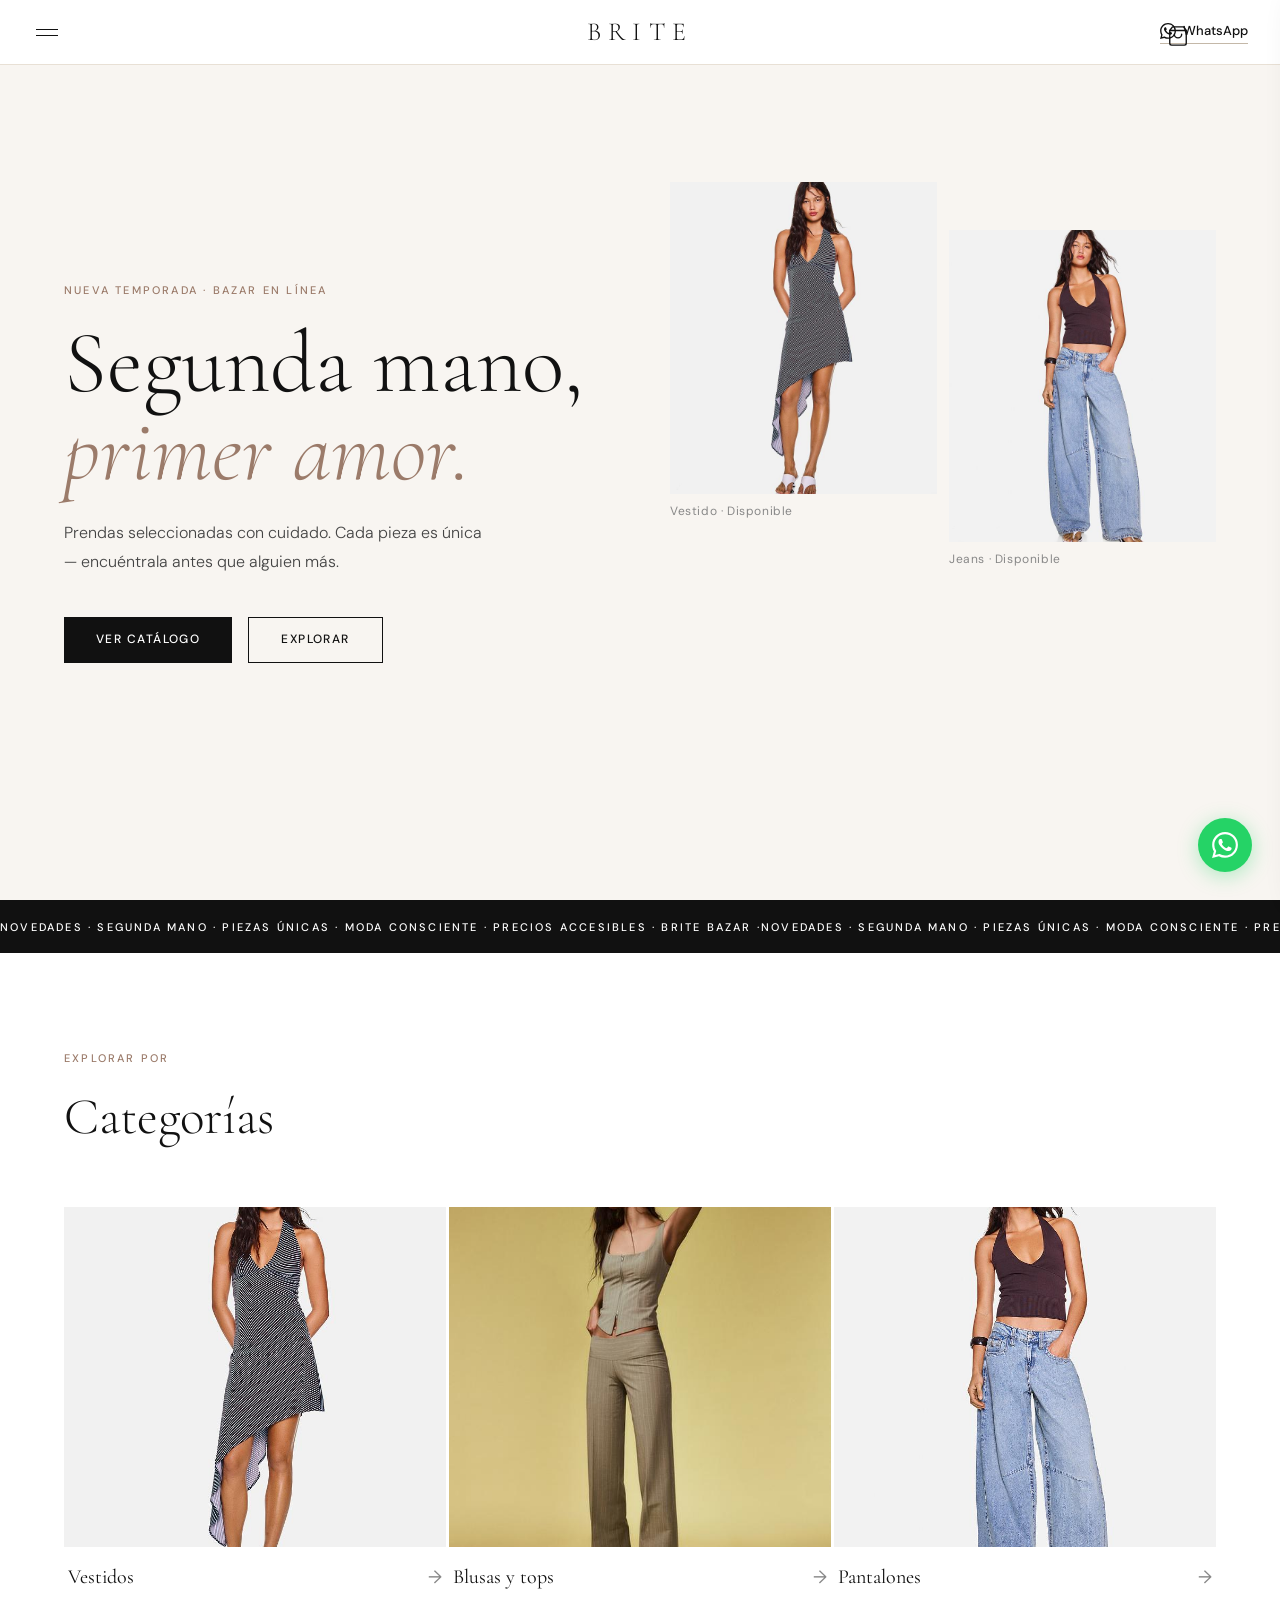
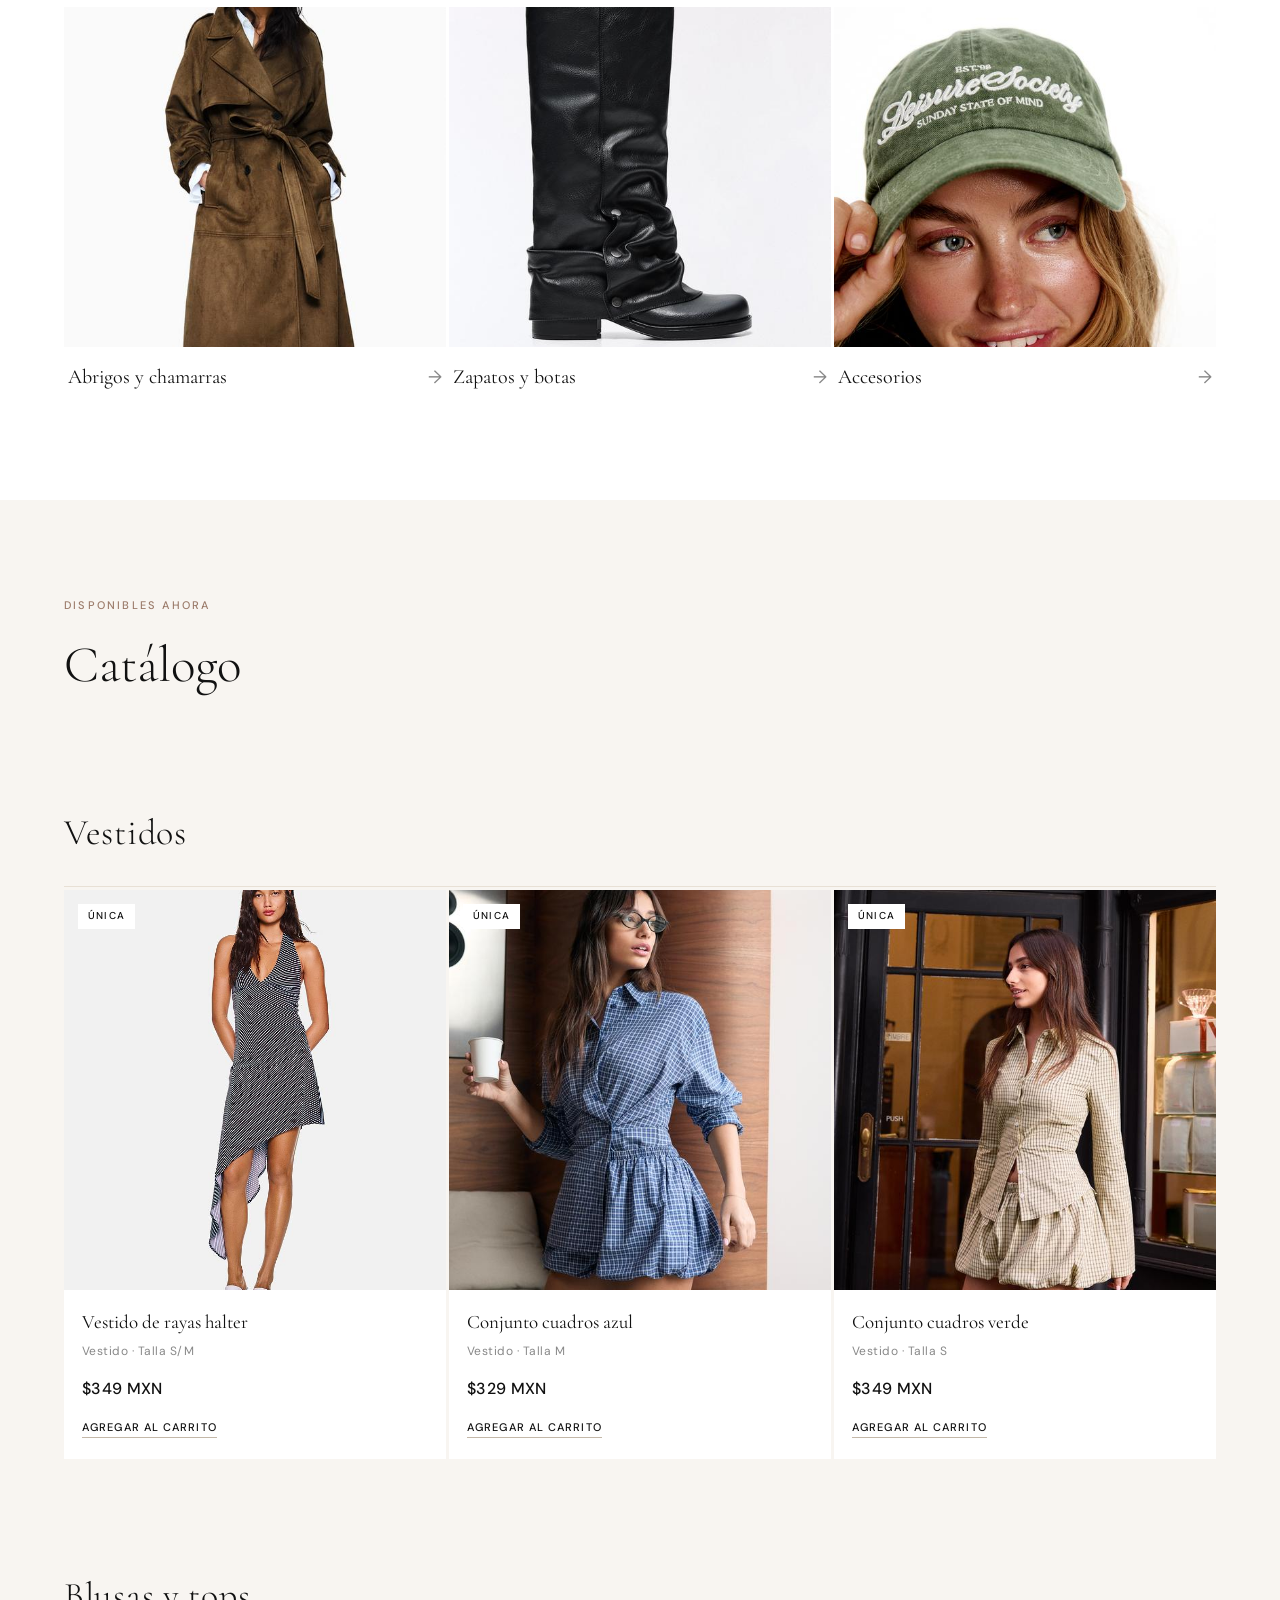
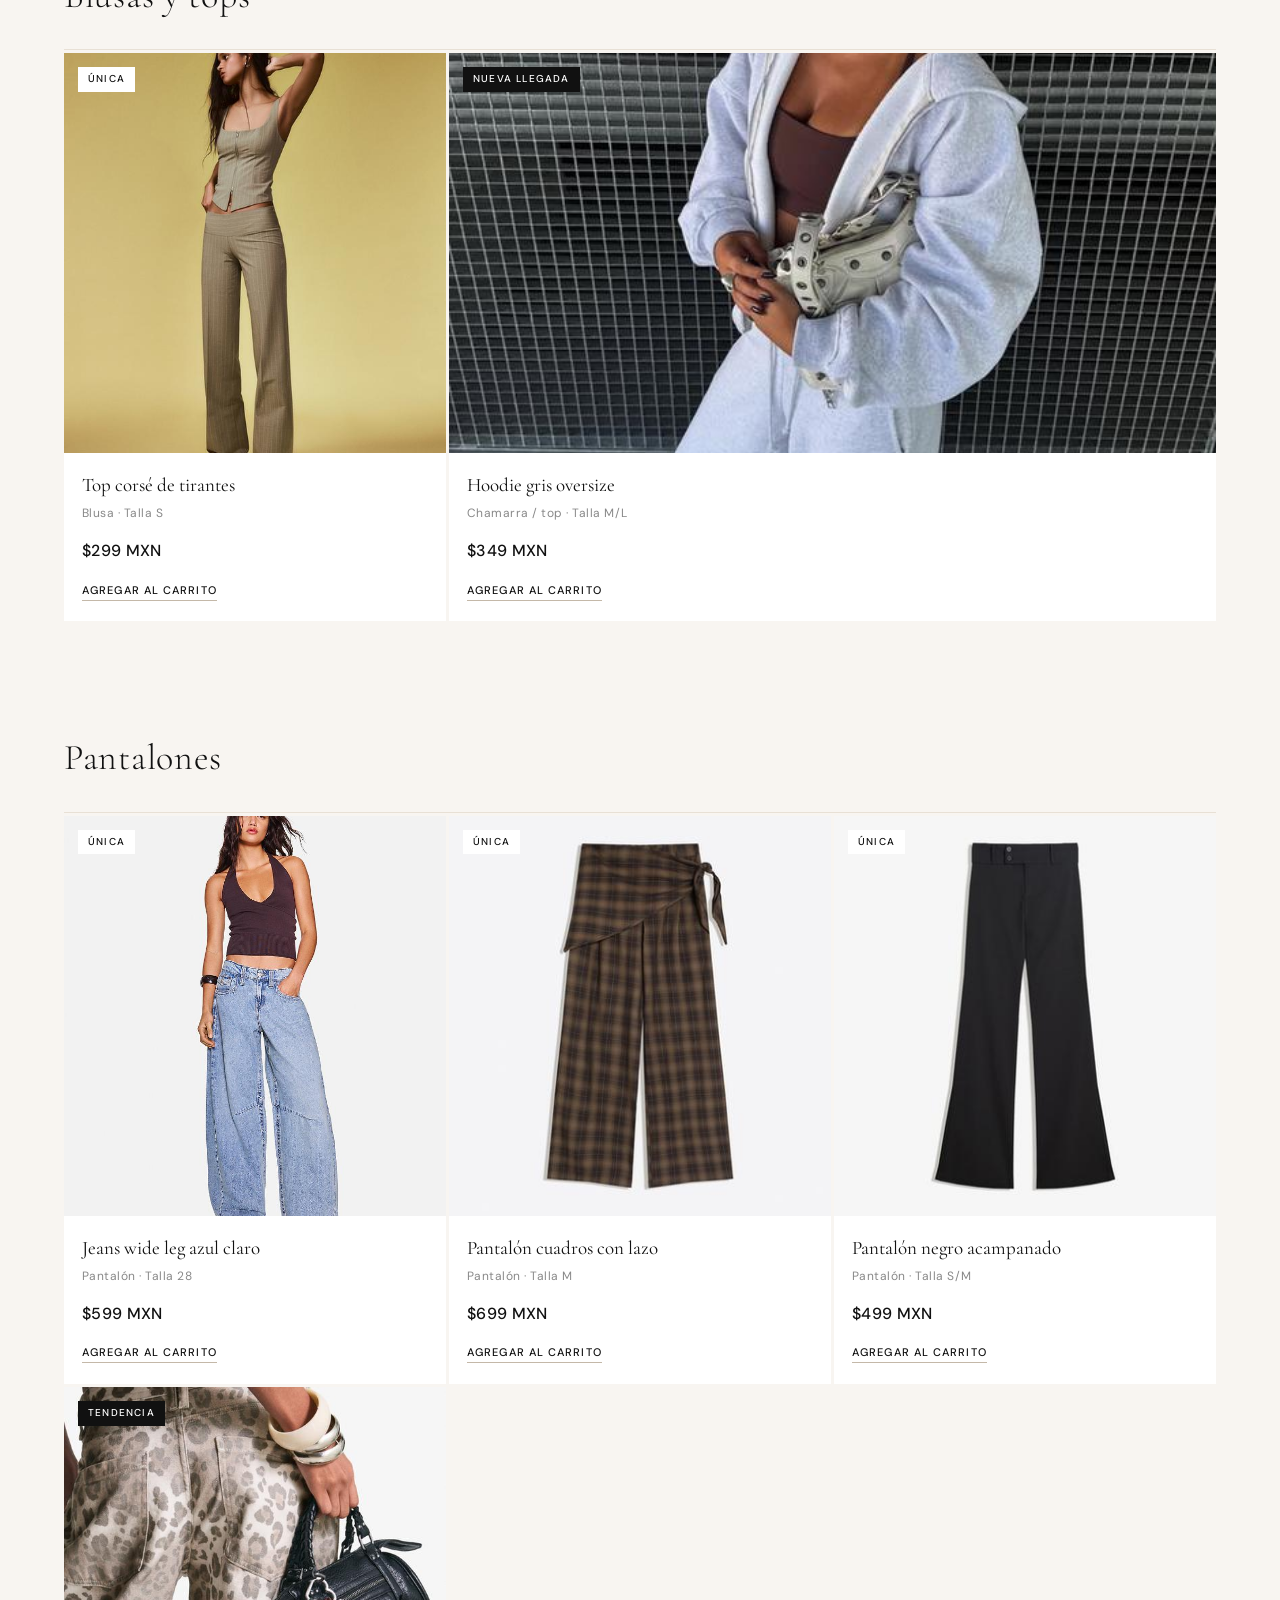
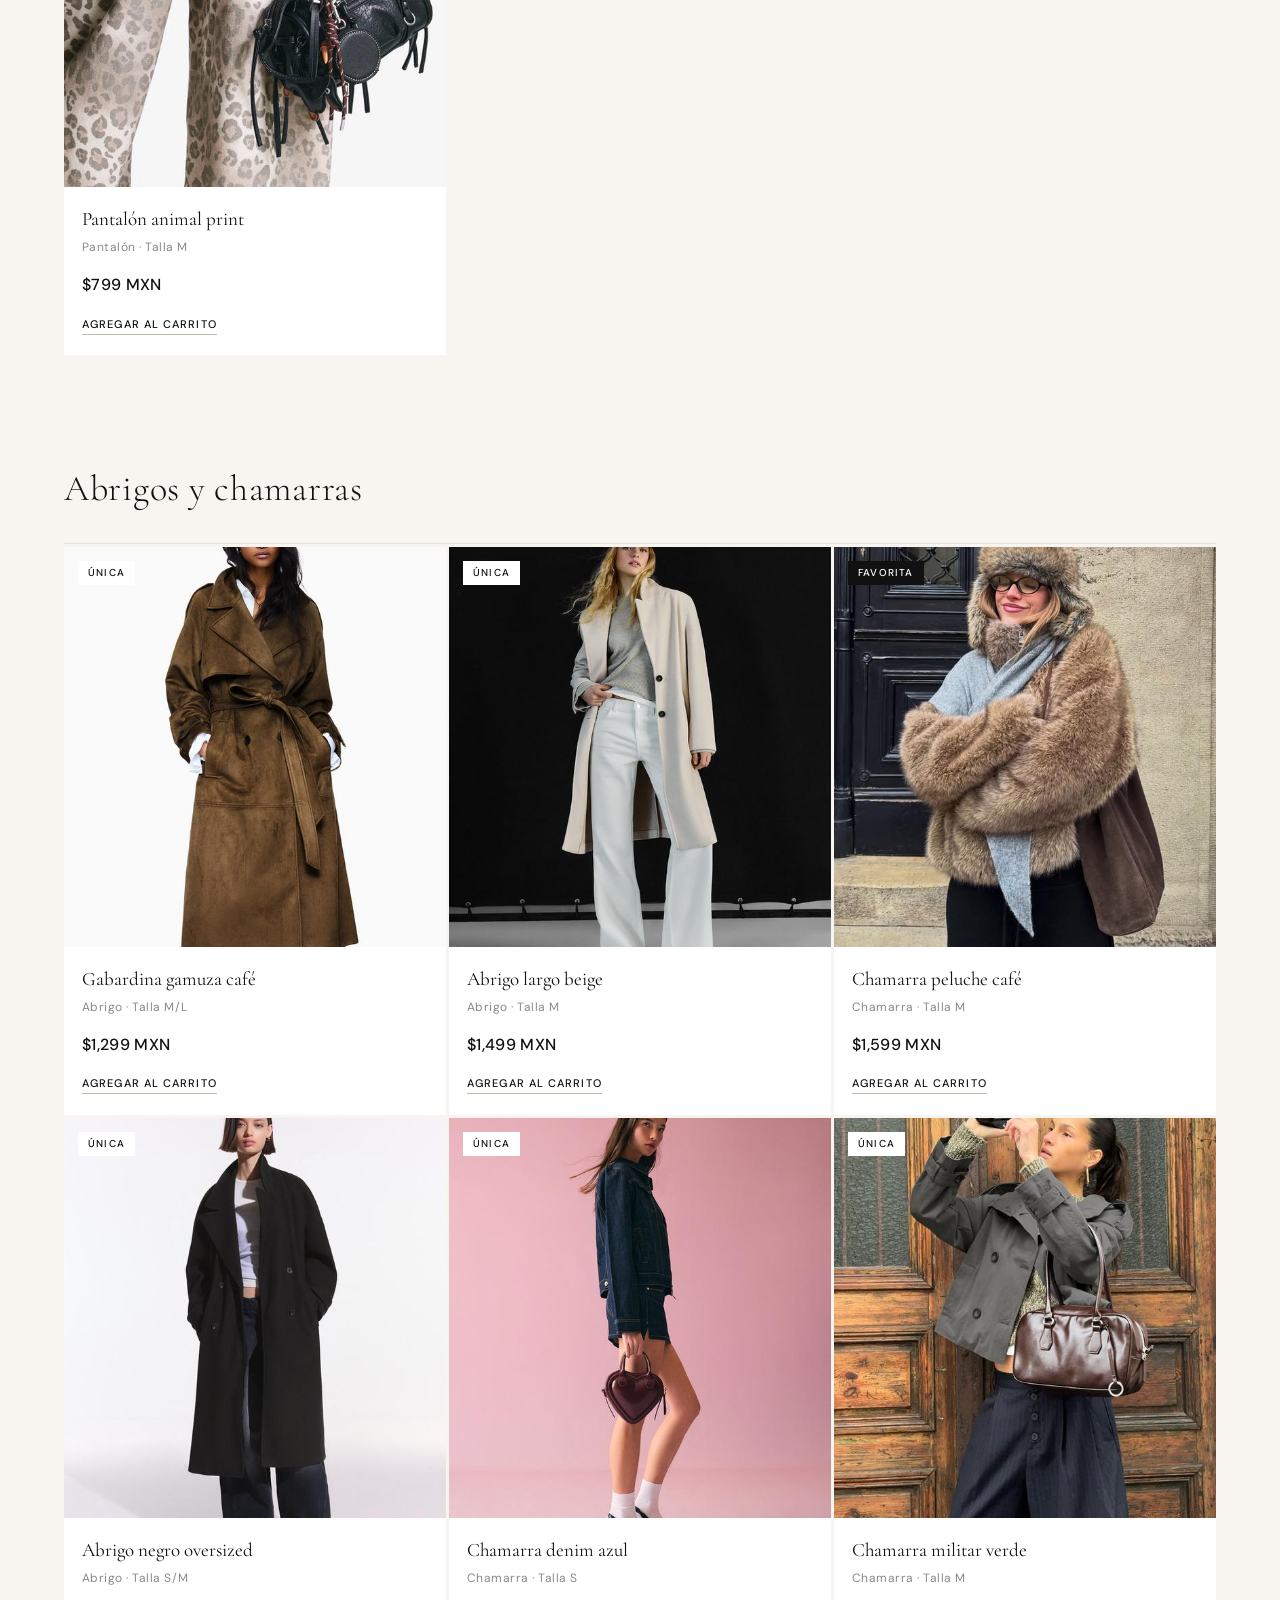
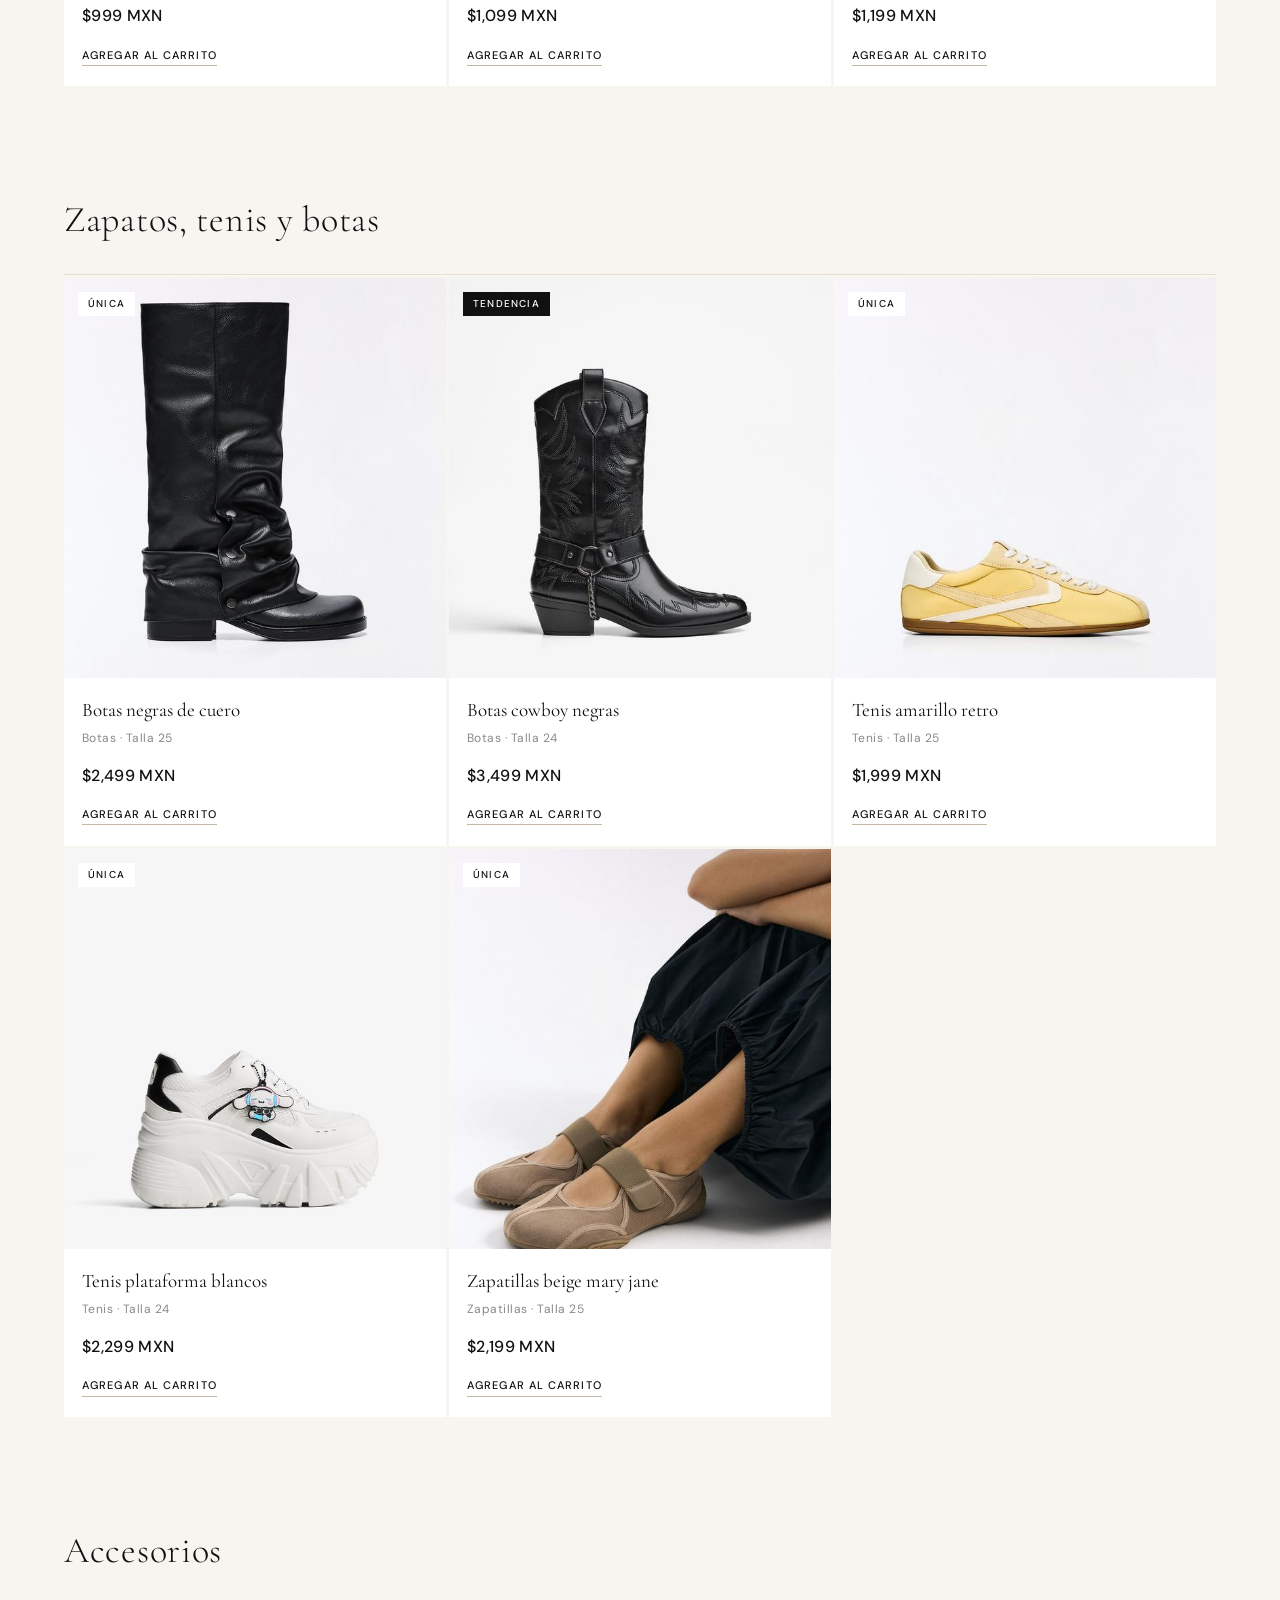
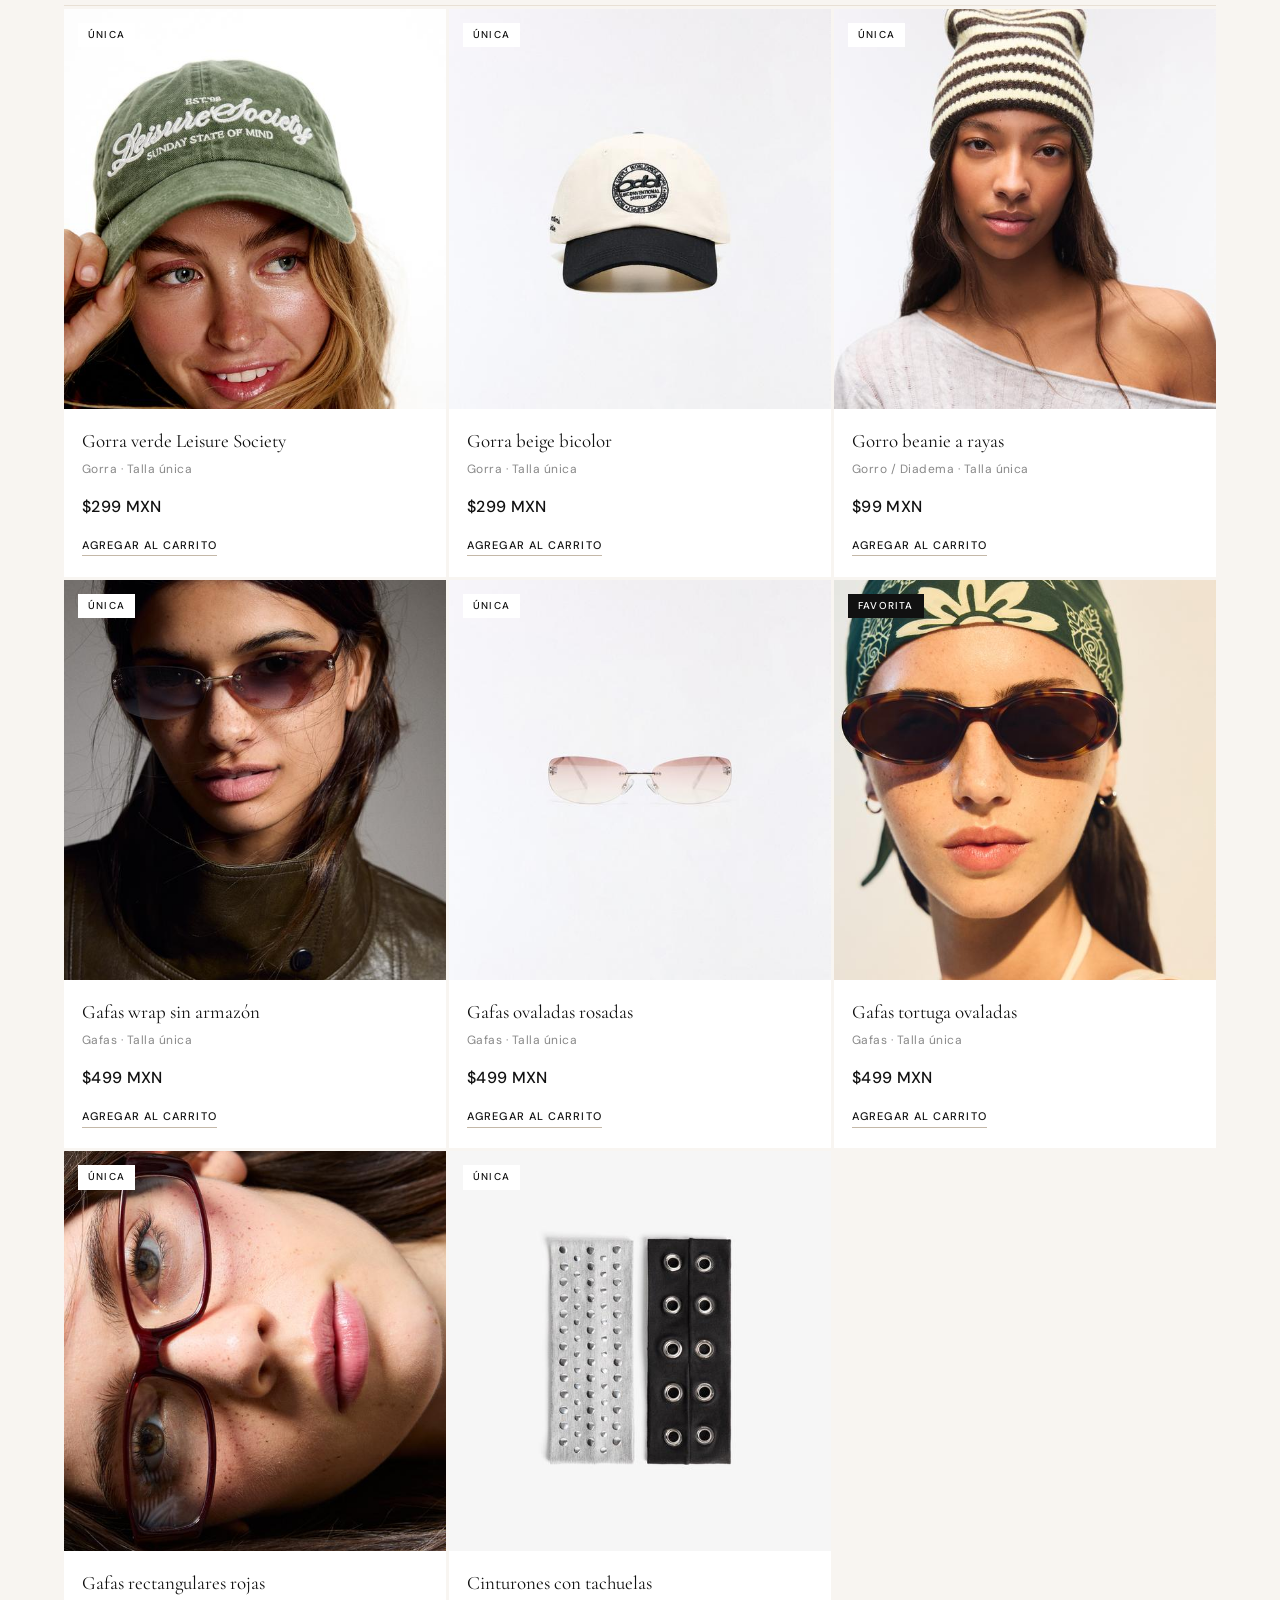
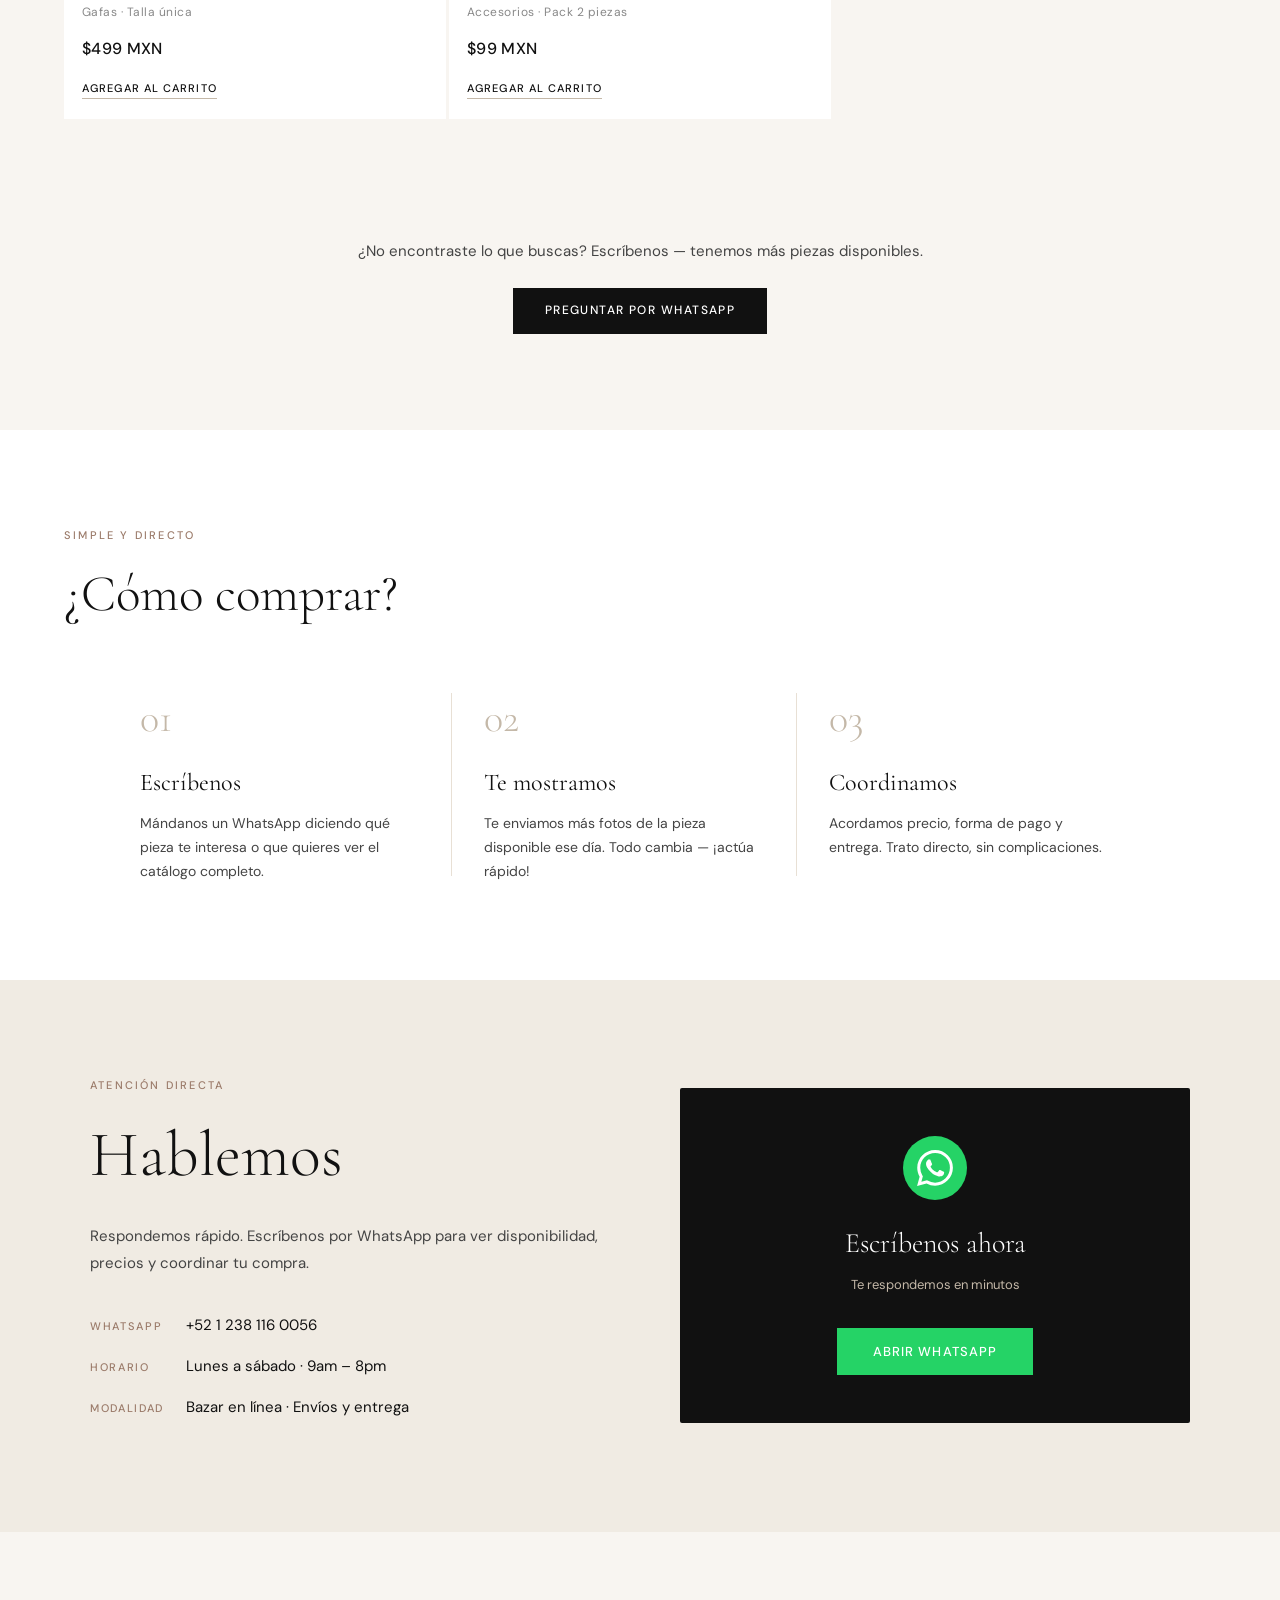
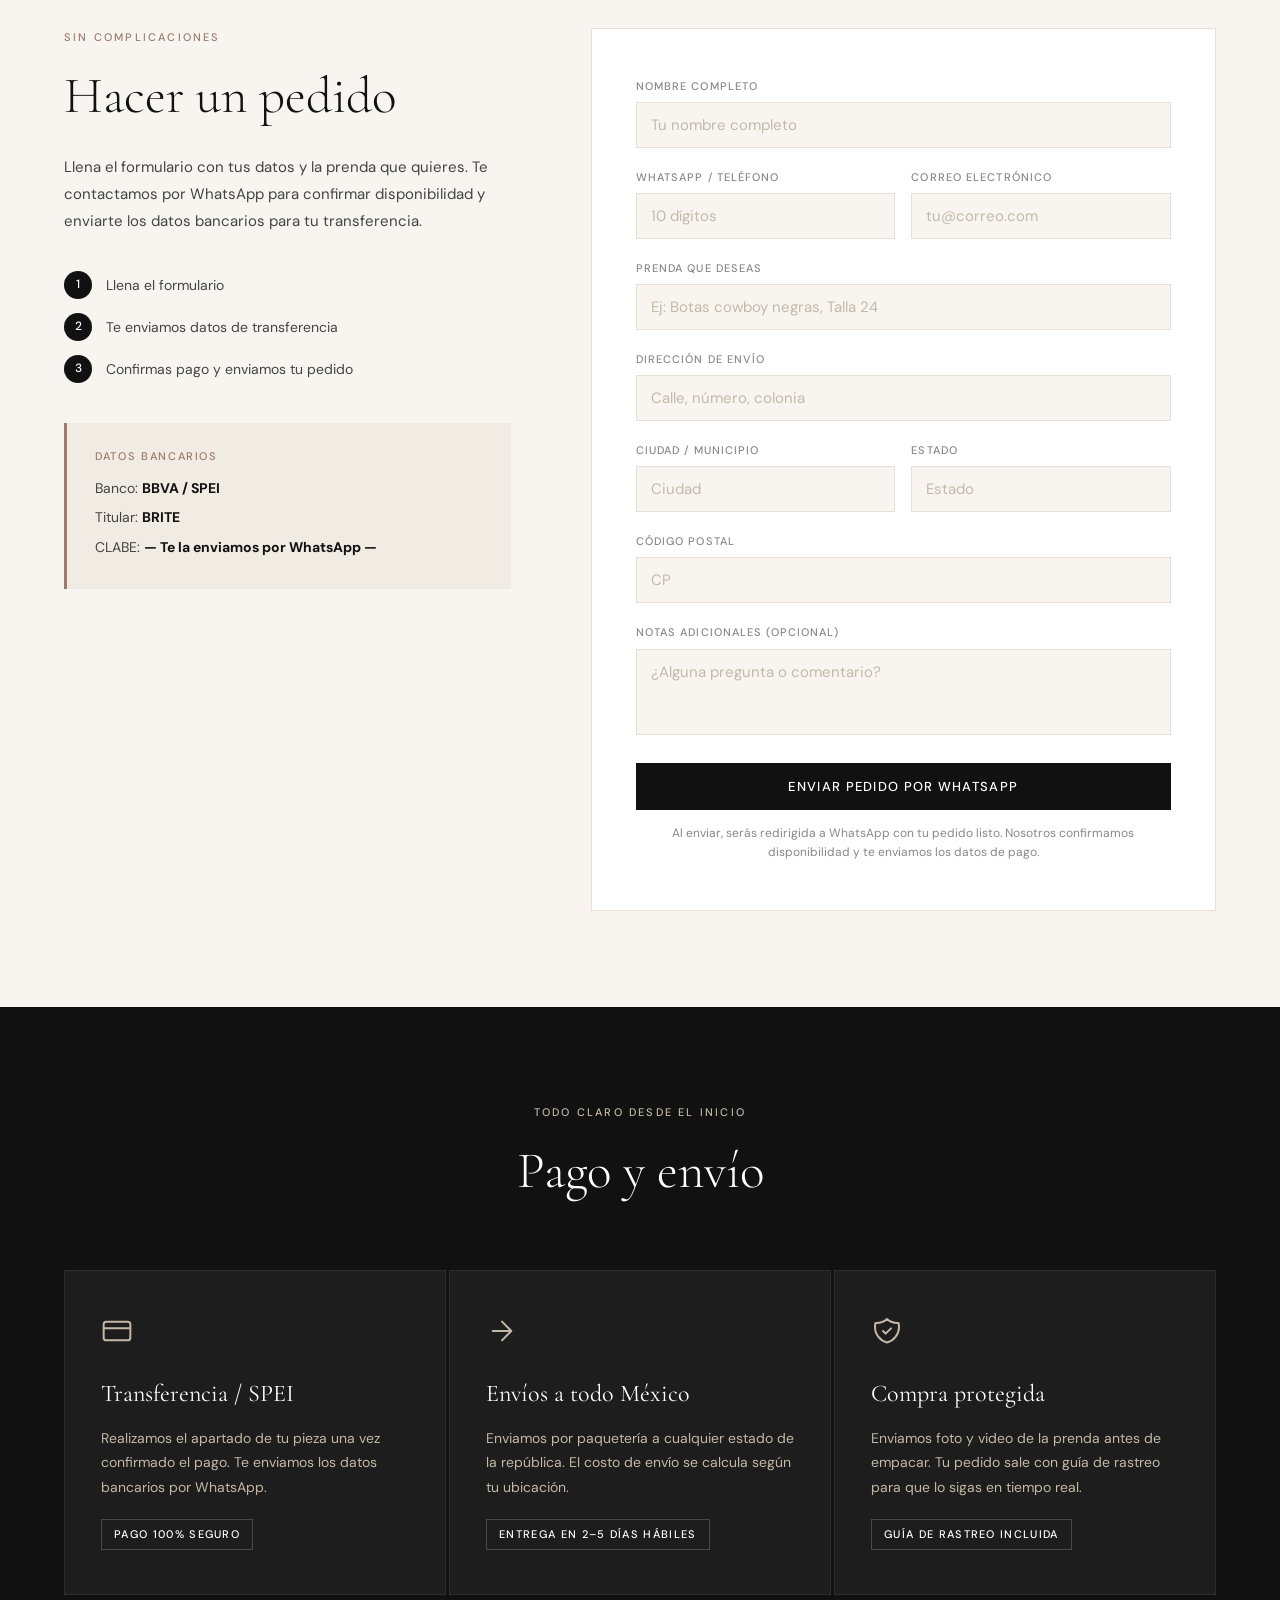
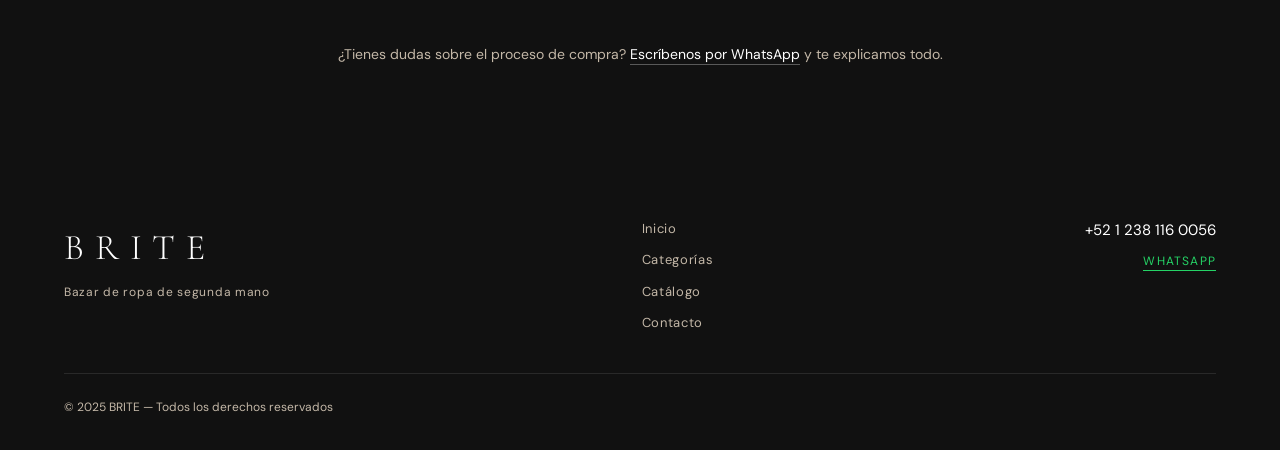
==== commit dddd4048: "Add files via upload" ====
--- a/index.html
+++ b/index.html
@@ -115,7 +115,7 @@
           <p class="product-name">Vestido de rayas halter</p>
           <p class="product-cat">Vestido · Talla S/M</p>
           <p class="product-price">$349 MXN</p>
-          <a class="product-btn" href="https://wa.me/5212381160056?text=Hola%20BRITE%2C%20me%20interesa%20el%20vestido%20de%20rayas%20halter%20en%20%24349" target="_blank">Preguntar disponibilidad</a>
+          <a class="product-btn" onclick="agregarCarrito('Vestido de rayas halter', 349, 'imgs/M_slide_woman_dresses_-1.jpg')">Agregar al carrito</a>
         </div>
       </div>
       <div class="product-card reveal">
@@ -127,7 +127,7 @@
           <p class="product-name">Conjunto cuadros azul</p>
           <p class="product-cat">Vestido · Talla M</p>
           <p class="product-price">$329 MXN</p>
-          <a class="product-btn" href="https://wa.me/5212381160056?text=Hola%20BRITE%2C%20me%20interesa%20el%20conjunto%20cuadros%20azul%20en%20%24329" target="_blank">Preguntar disponibilidad</a>
+          <a class="product-btn" onclick="agregarCarrito('Conjunto cuadros azul', 329, 'imgs/01159741407-p.jpg')">Agregar al carrito</a>
         </div>
       </div>
       <div class="product-card reveal">
@@ -139,7 +139,7 @@
           <p class="product-name">Conjunto cuadros verde</p>
           <p class="product-cat">Vestido · Talla S</p>
           <p class="product-price">$349 MXN</p>
-          <a class="product-btn" href="https://wa.me/5212381160056?text=Hola%20BRITE%2C%20me%20interesa%20el%20conjunto%20cuadros%20verde%20en%20%24349" target="_blank">Preguntar disponibilidad</a>
+          <a class="product-btn" onclick="agregarCarrito('Conjunto cuadros verde', 349, 'imgs/01159741711-p.jpg')">Agregar al carrito</a>
         </div>
       </div>
     </div>
@@ -156,7 +156,7 @@
           <p class="product-name">Top corsé de tirantes</p>
           <p class="product-cat">Blusa · Talla S</p>
           <p class="product-price">$299 MXN</p>
-          <a class="product-btn" href="https://wa.me/5212381160056?text=Hola%20BRITE%2C%20me%20interesa%20el%20top%20corsé%20de%20tirantes%20en%20%24299" target="_blank">Preguntar disponibilidad</a>
+          <a class="product-btn" onclick="agregarCarrito('Top corsé de tirantes', 299, 'imgs/01097741505-p.jpg')">Agregar al carrito</a>
         </div>
       </div>
       <div class="product-card reveal product-card--wide">
@@ -168,7 +168,7 @@
           <p class="product-name">Hoodie gris oversize</p>
           <p class="product-cat">Chamarra / top · Talla M/L</p>
           <p class="product-price">$349 MXN</p>
-          <a class="product-btn" href="https://wa.me/5212381160056?text=Hola%20BRITE%2C%20me%20interesa%20el%20hoodie%20gris%20oversize%20en%20%24349" target="_blank">Preguntar disponibilidad</a>
+          <a class="product-btn" onclick="agregarCarrito('Hoodie gris oversize', 349, 'imgs/05111190812-p1.jpg')">Agregar al carrito</a>
         </div>
       </div>
     </div>
@@ -185,7 +185,7 @@
           <p class="product-name">Jeans wide leg azul claro</p>
           <p class="product-cat">Pantalón · Talla 28</p>
           <p class="product-price">$599 MXN</p>
-          <a class="product-btn" href="https://wa.me/5212381160056?text=Hola%20BRITE%2C%20me%20interesan%20los%20jeans%20wide%20leg%20en%20%24599" target="_blank">Preguntar disponibilidad</a>
+          <a class="product-btn" onclick="agregarCarrito('Jeans wide leg azul claro', 599, 'imgs/M_slide_woman_jeans_-1.jpg')">Agregar al carrito</a>
         </div>
       </div>
       <div class="product-card reveal">
@@ -197,7 +197,7 @@
           <p class="product-name">Pantalón cuadros con lazo</p>
           <p class="product-cat">Pantalón · Talla M</p>
           <p class="product-price">$699 MXN</p>
-          <a class="product-btn" href="https://wa.me/5212381160056?text=Hola%20BRITE%2C%20me%20interesa%20el%20pantalón%20cuadros%20con%20lazo%20en%20%24699" target="_blank">Preguntar disponibilidad</a>
+          <a class="product-btn" onclick="agregarCarrito('Pantalón cuadros con lazo', 699, 'imgs/01209172700-a4o.jpg')">Agregar al carrito</a>
         </div>
       </div>
       <div class="product-card reveal">
@@ -209,7 +209,7 @@
           <p class="product-name">Pantalón negro acampanado</p>
           <p class="product-cat">Pantalón · Talla S/M</p>
           <p class="product-price">$499 MXN</p>
-          <a class="product-btn" href="https://wa.me/5212381160056?text=Hola%20BRITE%2C%20me%20interesa%20el%20pantalón%20negro%20acampanado%20en%20%24499" target="_blank">Preguntar disponibilidad</a>
+          <a class="product-btn" onclick="agregarCarrito('Pantalón negro acampanado', 499, 'imgs/05112741800-a4o.jpg')">Agregar al carrito</a>
         </div>
       </div>
       <div class="product-card reveal">
@@ -221,7 +221,7 @@
           <p class="product-name">Pantalón animal print</p>
           <p class="product-cat">Pantalón · Talla M</p>
           <p class="product-price">$799 MXN</p>
-          <a class="product-btn" href="https://wa.me/5212381160056?text=Hola%20BRITE%2C%20me%20interesa%20el%20pantalón%20animal%20print%20en%20%24799" target="_blank">Preguntar disponibilidad</a>
+          <a class="product-btn" onclick="agregarCarrito('Pantalón animal print', 799, 'imgs/08990184800-p.jpg')">Agregar al carrito</a>
         </div>
       </div>
     </div>
@@ -238,7 +238,7 @@
           <p class="product-name">Gabardina gamuza café</p>
           <p class="product-cat">Abrigo · Talla M/L</p>
           <p class="product-price">$1,299 MXN</p>
-          <a class="product-btn" href="https://wa.me/5212381160056?text=Hola%20BRITE%2C%20me%20interesa%20la%20gabardina%20gamuza%20café%20en%20%241299" target="_blank">Preguntar disponibilidad</a>
+          <a class="product-btn" onclick="agregarCarrito('Gabardina gamuza café', 1299, 'imgs/01142200830-p.jpg')">Agregar al carrito</a>
         </div>
       </div>
       <div class="product-card reveal">
@@ -250,7 +250,7 @@
           <p class="product-name">Abrigo largo beige</p>
           <p class="product-cat">Abrigo · Talla M</p>
           <p class="product-price">$1,499 MXN</p>
-          <a class="product-btn" href="https://wa.me/5212381160056?text=Hola%20BRITE%2C%20me%20interesa%20el%20abrigo%20largo%20beige%20en%20%241499" target="_blank">Preguntar disponibilidad</a>
+          <a class="product-btn" onclick="agregarCarrito('Abrigo largo beige', 1499, 'imgs/01688006774-p.jpg')">Agregar al carrito</a>
         </div>
       </div>
       <div class="product-card reveal">
@@ -262,7 +262,7 @@
           <p class="product-name">Chamarra peluche café</p>
           <p class="product-cat">Chamarra · Talla M</p>
           <p class="product-price">$1,599 MXN</p>
-          <a class="product-btn" href="https://wa.me/5212381160056?text=Hola%20BRITE%2C%20me%20interesa%20la%20chamarra%20peluche%20café%20en%20%241599" target="_blank">Preguntar disponibilidad</a>
+          <a class="product-btn" onclick="agregarCarrito('Chamarra peluche café', 1599, 'imgs/06637407830-p.jpg')">Agregar al carrito</a>
         </div>
       </div>
       <div class="product-card reveal">
@@ -274,7 +274,7 @@
           <p class="product-name">Abrigo negro oversized</p>
           <p class="product-cat">Abrigo · Talla S/M</p>
           <p class="product-price">$999 MXN</p>
-          <a class="product-btn" href="https://wa.me/5212381160056?text=Hola%20BRITE%2C%20me%20interesa%20el%20abrigo%20negro%20oversized%20en%20%24999" target="_blank">Preguntar disponibilidad</a>
+          <a class="product-btn" onclick="agregarCarrito('Abrigo negro oversized', 999, 'imgs/06891200800-p.jpg')">Agregar al carrito</a>
         </div>
       </div>
       <div class="product-card reveal">
@@ -286,7 +286,7 @@
           <p class="product-name">Chamarra denim azul</p>
           <p class="product-cat">Chamarra · Talla S</p>
           <p class="product-price">$1,099 MXN</p>
-          <a class="product-btn" href="https://wa.me/5212381160056?text=Hola%20BRITE%2C%20me%20interesa%20la%20chamarra%20denim%20azul%20en%20%241099" target="_blank">Preguntar disponibilidad</a>
+          <a class="product-btn" onclick="agregarCarrito('Chamarra denim azul', 1099, 'imgs/08995626606-p.jpg')">Agregar al carrito</a>
         </div>
       </div>
       <div class="product-card reveal">
@@ -298,7 +298,7 @@
           <p class="product-name">Chamarra militar verde</p>
           <p class="product-cat">Chamarra · Talla M</p>
           <p class="product-price">$1,199 MXN</p>
-          <a class="product-btn" href="https://wa.me/5212381160056?text=Hola%20BRITE%2C%20me%20interesa%20la%20chamarra%20militar%20verde%20en%20%241199" target="_blank">Preguntar disponibilidad</a>
+          <a class="product-btn" onclick="agregarCarrito('Chamarra militar verde', 1199, 'imgs/09022668700-p.jpg')">Agregar al carrito</a>
         </div>
       </div>
     </div>
@@ -315,7 +315,7 @@
           <p class="product-name">Botas negras de cuero</p>
           <p class="product-cat">Botas · Talla 25</p>
           <p class="product-price">$2,499 MXN</p>
-          <a class="product-btn" href="https://wa.me/5212381160056?text=Hola%20BRITE%2C%20me%20interesan%20las%20botas%20negras%20de%20cuero%20en%20%242499" target="_blank">Preguntar disponibilidad</a>
+          <a class="product-btn" onclick="agregarCarrito('Botas negras de cuero', 2499, 'imgs/11004764040-a4o.jpg')">Agregar al carrito</a>
         </div>
       </div>
       <div class="product-card reveal">
@@ -327,7 +327,7 @@
           <p class="product-name">Botas cowboy negras</p>
           <p class="product-cat">Botas · Talla 24</p>
           <p class="product-price">$3,499 MXN</p>
-          <a class="product-btn" href="https://wa.me/5212381160056?text=Hola%20BRITE%2C%20me%20interesan%20las%20botas%20cowboy%20negras%20en%20%243499" target="_blank">Preguntar disponibilidad</a>
+          <a class="product-btn" onclick="agregarCarrito('Botas cowboy negras', 3499, 'imgs/12110664040-a4o.jpg')">Agregar al carrito</a>
         </div>
       </div>
       <div class="product-card reveal">
@@ -339,7 +339,7 @@
           <p class="product-name">Tenis amarillo retro</p>
           <p class="product-cat">Tenis · Talla 25</p>
           <p class="product-price">$1,999 MXN</p>
-          <a class="product-btn" href="https://wa.me/5212381160056?text=Hola%20BRITE%2C%20me%20interesan%20los%20tenis%20amarillo%20retro%20en%20%241999" target="_blank">Preguntar disponibilidad</a>
+          <a class="product-btn" onclick="agregarCarrito('Tenis amarillo retro', 1999, 'imgs/11424764202-a4o.jpg')">Agregar al carrito</a>
         </div>
       </div>
       <div class="product-card reveal">
@@ -351,7 +351,7 @@
           <p class="product-name">Tenis plataforma blancos</p>
           <p class="product-cat">Tenis · Talla 24</p>
           <p class="product-price">$2,299 MXN</p>
-          <a class="product-btn" href="https://wa.me/5212381160056?text=Hola%20BRITE%2C%20me%20interesan%20los%20tenis%20plataforma%20blancos%20en%20%242299" target="_blank">Preguntar disponibilidad</a>
+          <a class="product-btn" onclick="agregarCarrito('Tenis plataforma blancos', 2299, 'imgs/11502764001-a4o.jpg')">Agregar al carrito</a>
         </div>
       </div>
       <div class="product-card reveal">
@@ -363,7 +363,7 @@
           <p class="product-name">Zapatillas beige mary jane</p>
           <p class="product-cat">Zapatillas · Talla 25</p>
           <p class="product-price">$2,199 MXN</p>
-          <a class="product-btn" href="https://wa.me/5212381160056?text=Hola%20BRITE%2C%20me%20interesan%20las%20zapatillas%20beige%20en%20%242199" target="_blank">Preguntar disponibilidad</a>
+          <a class="product-btn" onclick="agregarCarrito('Zapatillas beige mary jane', 2199, 'imgs/11542764107-g.jpg')">Agregar al carrito</a>
         </div>
       </div>
     </div>
@@ -380,7 +380,7 @@
           <p class="product-name">Gorra verde Leisure Society</p>
           <p class="product-cat">Gorra · Talla única</p>
           <p class="product-price">$299 MXN</p>
-          <a class="product-btn" href="https://wa.me/5212381160056?text=Hola%20BRITE%2C%20me%20interesa%20la%20gorra%20verde%20en%20%24299" target="_blank">Preguntar disponibilidad</a>
+          <a class="product-btn" onclick="agregarCarrito('Gorra verde Leisure Society', 299, 'imgs/00733702527-p.jpg')">Agregar al carrito</a>
         </div>
       </div>
       <div class="product-card reveal">
@@ -392,7 +392,7 @@
           <p class="product-name">Gorra beige bicolor</p>
           <p class="product-cat">Gorra · Talla única</p>
           <p class="product-price">$299 MXN</p>
-          <a class="product-btn" href="https://wa.me/5212381160056?text=Hola%20BRITE%2C%20me%20interesa%20la%20gorra%20beige%20bicolor%20en%20%24299" target="_blank">Preguntar disponibilidad</a>
+          <a class="product-btn" onclick="agregarCarrito('Gorra beige bicolor', 299, 'imgs/00863668712-a4o.jpg')">Agregar al carrito</a>
         </div>
       </div>
       <div class="product-card reveal">
@@ -404,7 +404,7 @@
           <p class="product-name">Gorro beanie a rayas</p>
           <p class="product-cat">Gorro / Diadema · Talla única</p>
           <p class="product-price">$99 MXN</p>
-          <a class="product-btn" href="https://wa.me/5212381160056?text=Hola%20BRITE%2C%20me%20interesa%20el%20gorro%20beanie%20a%20rayas%20en%20%2499" target="_blank">Preguntar disponibilidad</a>
+          <a class="product-btn" onclick="agregarCarrito('Gorro beanie a rayas', 99, 'imgs/00566196319-p.jpg')">Agregar al carrito</a>
         </div>
       </div>
       <div class="product-card reveal">
@@ -416,7 +416,7 @@
           <p class="product-name">Gafas wrap sin armazón</p>
           <p class="product-cat">Gafas · Talla única</p>
           <p class="product-price">$499 MXN</p>
-          <a class="product-btn" href="https://wa.me/5212381160056?text=Hola%20BRITE%2C%20me%20interesan%20las%20gafas%20wrap%20en%20%24499" target="_blank">Preguntar disponibilidad</a>
+          <a class="product-btn" onclick="agregarCarrito('Gafas wrap sin armazón', 499, 'imgs/00702668700-p.jpg')">Agregar al carrito</a>
         </div>
       </div>
       <div class="product-card reveal">
@@ -428,7 +428,7 @@
           <p class="product-name">Gafas ovaladas rosadas</p>
           <p class="product-cat">Gafas · Talla única</p>
           <p class="product-price">$499 MXN</p>
-          <a class="product-btn" href="https://wa.me/5212381160056?text=Hola%20BRITE%2C%20me%20interesan%20las%20gafas%20ovaladas%20rosadas%20en%20%24499" target="_blank">Preguntar disponibilidad</a>
+          <a class="product-btn" onclick="agregarCarrito('Gafas ovaladas rosadas', 499, 'imgs/00703668902-a4o.jpg')">Agregar al carrito</a>
         </div>
       </div>
       <div class="product-card reveal">
@@ -440,7 +440,7 @@
           <p class="product-name">Gafas tortuga ovaladas</p>
           <p class="product-cat">Gafas · Talla única</p>
           <p class="product-price">$499 MXN</p>
-          <a class="product-btn" href="https://wa.me/5212381160056?text=Hola%20BRITE%2C%20me%20interesan%20las%20gafas%20tortuga%20ovaladas%20en%20%24499" target="_blank">Preguntar disponibilidad</a>
+          <a class="product-btn" onclick="agregarCarrito('Gafas tortuga ovaladas', 499, 'imgs/04245023700-p.jpg')">Agregar al carrito</a>
         </div>
       </div>
       <div class="product-card reveal">
@@ -452,7 +452,7 @@
           <p class="product-name">Gafas rectangulares rojas</p>
           <p class="product-cat">Gafas · Talla única</p>
           <p class="product-price">$499 MXN</p>
-          <a class="product-btn" href="https://wa.me/5212381160056?text=Hola%20BRITE%2C%20me%20interesan%20las%20gafas%20rectangulares%20rojas%20en%20%24499" target="_blank">Preguntar disponibilidad</a>
+          <a class="product-btn" onclick="agregarCarrito('Gafas rectangulares rojas', 499, 'imgs/04303023605-p.jpg')">Agregar al carrito</a>
         </div>
       </div>
       <div class="product-card reveal">
@@ -464,7 +464,7 @@
           <p class="product-name">Cinturones con tachuelas</p>
           <p class="product-cat">Accesorios · Pack 2 piezas</p>
           <p class="product-price">$99 MXN</p>
-          <a class="product-btn" href="https://wa.me/5212381160056?text=Hola%20BRITE%2C%20me%20interesan%20los%20cinturones%20con%20tachuelas%20en%20%2499" target="_blank">Preguntar disponibilidad</a>
+          <a class="product-btn" onclick="agregarCarrito('Cinturones con tachuelas', 99, 'imgs/09552362802-a4o.jpg')">Agregar al carrito</a>
         </div>
       </div>
     </div>
@@ -682,6 +682,141 @@
     <svg width="26" height="26" viewBox="0 0 24 24" fill="white"><path d="M17.472 14.382c-.297-.149-1.758-.867-2.03-.967-.273-.099-.471-.148-.67.15-.197.297-.767.966-.94 1.164-.173.199-.347.223-.644.075-.297-.15-1.255-.463-2.39-1.475-.883-.788-1.48-1.761-1.653-2.059-.173-.297-.018-.458.13-.606.134-.133.298-.347.446-.52.149-.174.198-.298.298-.497.099-.198.05-.371-.025-.52-.075-.149-.669-1.612-.916-2.207-.242-.579-.487-.5-.669-.51-.173-.008-.371-.01-.57-.01-.198 0-.52.074-.792.372-.272.297-1.04 1.016-1.04 2.479 0 1.462 1.065 2.875 1.213 3.074.149.198 2.096 3.2 5.077 4.487.709.306 1.262.489 1.694.625.712.227 1.36.195 1.871.118.571-.085 1.758-.719 2.006-1.413.248-.694.248-1.289.173-1.413-.074-.124-.272-.198-.57-.347m-5.421 7.403h-.004a9.87 9.87 0 01-5.031-1.378l-.361-.214-3.741.982.998-3.648-.235-.374a9.86 9.86 0 01-1.51-5.26c.001-5.45 4.436-9.884 9.888-9.884 2.64 0 5.122 1.03 6.988 2.898a9.825 9.825 0 012.893 6.994c-.003 5.45-4.437 9.884-9.885 9.884m8.413-18.297A11.815 11.815 0 0012.05 0C5.495 0 .16 5.335.157 11.892c0 2.096.547 4.142 1.588 5.945L.057 24l6.305-1.654a11.882 11.882 0 005.683 1.448h.005c6.554 0 11.89-5.335 11.893-11.893a11.821 11.821 0 00-3.48-8.413z"/></svg>
   </a>
 
+  <!-- ══ ÍCONO CARRITO EN NAV ══ -->
+  <div id="carritoIcon" class="carrito-icon" onclick="abrirCarrito()">
+    <svg width="22" height="22" viewBox="0 0 24 24" fill="none" stroke="currentColor" stroke-width="1.5" stroke-linecap="round" stroke-linejoin="round"><path d="M6 2L3 6v14a2 2 0 002 2h14a2 2 0 002-2V6l-3-4z"/><line x1="3" y1="6" x2="21" y2="6"/><path d="M16 10a4 4 0 01-8 0"/></svg>
+    <span id="carritoCount" class="carrito-count">0</span>
+  </div>
+
+  <!-- ══ PANEL CARRITO ══ -->
+  <div class="carrito-overlay" id="carritoOverlay" onclick="cerrarCarrito()"></div>
+  <div class="carrito-panel" id="carritoPanel">
+    <div class="carrito-header">
+      <h3>Tu carrito</h3>
+      <button onclick="cerrarCarrito()" class="carrito-close">✕</button>
+    </div>
+    <div class="carrito-items" id="carritoItems">
+      <p class="carrito-vacio">Tu carrito está vacío</p>
+    </div>
+    <div class="carrito-footer" id="carritoFooter" style="display:none">
+      <div class="carrito-total-row">
+        <span>Subtotal</span>
+        <span id="carritoSubtotal">$0</span>
+      </div>
+      <p class="carrito-envio-msg" id="carritoEnvioMsg"></p>
+      <button class="btn-checkout" onclick="iniciarCheckout()">Proceder al pago →</button>
+    </div>
+  </div>
+
+  <!-- ══ MODAL CHECKOUT ══ -->
+  <div class="checkout-overlay" id="checkoutOverlay"></div>
+  <div class="checkout-modal" id="checkoutModal">
+
+    <!-- Pasos indicador -->
+    <div class="checkout-steps">
+      <div class="ch-step active" id="step-ind-1"><span>1</span> Mis datos</div>
+      <div class="ch-step-line"></div>
+      <div class="ch-step" id="step-ind-2"><span>2</span> Resumen</div>
+      <div class="ch-step-line"></div>
+      <div class="ch-step" id="step-ind-3"><span>3</span> Pago</div>
+    </div>
+
+    <!-- PASO 1: Datos de envío -->
+    <div class="checkout-step" id="checkout-paso1">
+      <h3>¿A dónde enviamos tu pedido?</h3>
+      <div class="ch-form">
+        <div class="ch-group">
+          <label>Nombre completo</label>
+          <input type="text" id="ch-nombre" placeholder="Tu nombre completo">
+        </div>
+        <div class="ch-row">
+          <div class="ch-group">
+            <label>WhatsApp</label>
+            <input type="tel" id="ch-tel" placeholder="10 dígitos">
+          </div>
+          <div class="ch-group">
+            <label>Email (opcional)</label>
+            <input type="email" id="ch-email" placeholder="tu@correo.com">
+          </div>
+        </div>
+        <div class="ch-group">
+          <label>Calle y número</label>
+          <input type="text" id="ch-calle" placeholder="Ej: Av. Juárez 123, Col. Centro">
+        </div>
+        <div class="ch-row">
+          <div class="ch-group">
+            <label>Ciudad / Municipio</label>
+            <input type="text" id="ch-ciudad" placeholder="Ciudad">
+          </div>
+          <div class="ch-group">
+            <label>Estado</label>
+            <input type="text" id="ch-estado" placeholder="Estado">
+          </div>
+        </div>
+        <div class="ch-group">
+          <label>Código postal</label>
+          <input type="text" id="ch-cp" placeholder="CP">
+        </div>
+      </div>
+      <div class="ch-actions">
+        <button class="btn-ch-ghost" onclick="cerrarCheckout()">Cancelar</button>
+        <button class="btn-ch-primary" onclick="irPaso2()">Siguiente →</button>
+      </div>
+    </div>
+
+    <!-- PASO 2: Resumen -->
+    <div class="checkout-step" id="checkout-paso2" style="display:none">
+      <h3>Resumen de tu pedido</h3>
+      <div id="ch-resumen-items" class="ch-resumen-items"></div>
+      <div class="ch-resumen-totales">
+        <div class="ch-total-row">
+          <span>Subtotal</span>
+          <span id="ch-res-subtotal"></span>
+        </div>
+        <div class="ch-total-row" id="ch-envio-row">
+          <span>Envío</span>
+          <span id="ch-res-envio"></span>
+        </div>
+        <div class="ch-total-row ch-total-final">
+          <span>Total</span>
+          <span id="ch-res-total"></span>
+        </div>
+      </div>
+      <div class="ch-envio-info" id="ch-envio-info"></div>
+      <div class="ch-actions">
+        <button class="btn-ch-ghost" onclick="irPaso1()">← Atrás</button>
+        <button class="btn-ch-primary" onclick="irPaso3()">Continuar →</button>
+      </div>
+    </div>
+
+    <!-- PASO 3: Pago -->
+    <div class="checkout-step" id="checkout-paso3" style="display:none">
+      <h3>Método de pago</h3>
+      <div class="ch-pago-card">
+        <div class="ch-pago-icon">
+          <svg width="28" height="28" viewBox="0 0 24 24" fill="none" stroke="currentColor" stroke-width="1.5"><rect x="2" y="5" width="20" height="14" rx="2"/><line x1="2" y1="10" x2="22" y2="10"/></svg>
+        </div>
+        <div>
+          <p class="ch-pago-nombre">Transferencia SPEI</p>
+          <p class="ch-pago-desc">Sin comisiones · Cualquier banco mexicano</p>
+        </div>
+        <div class="ch-pago-check">✓</div>
+      </div>
+      <div class="ch-banco-datos">
+        <p class="ch-banco-title">Datos para tu transferencia</p>
+        <p>Banco: <strong>BBVA</strong></p>
+        <p>Titular: <strong>BRITE</strong></p>
+        <p>CLABE: <strong>Te la enviamos por WhatsApp al confirmar</strong></p>
+      </div>
+      <p class="ch-pago-nota">Al confirmar tu pedido recibirás un mensaje de WhatsApp con la CLABE para realizar tu transferencia. Una vez que nos envíes tu comprobante, procesamos y enviamos tu pedido.</p>
+      <div class="ch-actions">
+        <button class="btn-ch-ghost" onclick="irPaso2()">← Atrás</button>
+        <button class="btn-ch-primary btn-confirmar" onclick="confirmarPedido()">✓ Confirmar pedido</button>
+      </div>
+    </div>
+
+  </div>
+
   <script src="script.js"></script>
 </body>
 </html>
--- a/estilo.css
+++ b/estilo.css
@@ -695,3 +695,270 @@
   .form-box { padding: 28px 20px; }
   .form-row { grid-template-columns: 1fr; }
 }
+
+/* ══ CARRITO ÍCONO ══ */
+.carrito-icon {
+  position: fixed; top: 14px; right: 80px; z-index: 300;
+  width: 44px; height: 44px;
+  display: flex; align-items: center; justify-content: center;
+  cursor: pointer; color: var(--ink);
+  transition: color .2s;
+}
+.carrito-icon:hover { color: var(--accent); }
+.carrito-count {
+  position: absolute; top: 4px; right: 2px;
+  background: var(--ink); color: var(--white);
+  width: 18px; height: 18px; border-radius: 50%;
+  font-size: 10px; font-weight: 600;
+  display: none; align-items: center; justify-content: center;
+}
+
+/* ══ PANEL CARRITO ══ */
+.carrito-overlay {
+  position: fixed; inset: 0; z-index: 400;
+  background: rgba(0,0,0,0.4);
+  opacity: 0; pointer-events: none;
+  transition: opacity .3s;
+}
+.carrito-overlay.open { opacity: 1; pointer-events: all; }
+
+.carrito-panel {
+  position: fixed; top: 0; right: -420px; bottom: 0;
+  width: 400px; z-index: 500;
+  background: var(--white);
+  display: flex; flex-direction: column;
+  transition: right .3s ease;
+  box-shadow: -4px 0 30px rgba(0,0,0,0.12);
+}
+.carrito-panel.open { right: 0; }
+
+.carrito-header {
+  display: flex; justify-content: space-between; align-items: center;
+  padding: 24px 28px;
+  border-bottom: 1px solid var(--taupe-light);
+}
+.carrito-header h3 {
+  font-family: var(--font-display);
+  font-size: 24px; font-weight: 300; color: var(--ink);
+}
+.carrito-close {
+  background: none; border: none; cursor: pointer;
+  font-size: 18px; color: var(--ink-soft);
+  transition: color .2s; padding: 4px;
+}
+.carrito-close:hover { color: var(--ink); }
+
+.carrito-items {
+  flex: 1; overflow-y: auto; padding: 20px 28px;
+}
+.carrito-vacio {
+  text-align: center; color: var(--ink-soft);
+  font-size: 14px; margin-top: 40px;
+}
+.carrito-item {
+  display: flex; align-items: center; gap: 14px;
+  padding: 14px 0; border-bottom: 1px solid var(--taupe-light);
+}
+.carrito-item img {
+  width: 64px; height: 80px; object-fit: cover; flex-shrink: 0;
+}
+.carrito-item-info { flex: 1; min-width: 0; }
+.ci-nombre {
+  font-size: 14px; color: var(--ink);
+  white-space: nowrap; overflow: hidden; text-overflow: ellipsis;
+  margin-bottom: 4px;
+}
+.ci-precio { font-size: 13px; color: var(--ink-mid); }
+.ci-eliminar {
+  background: none; border: none; cursor: pointer;
+  color: var(--taupe); font-size: 14px; padding: 4px;
+  transition: color .2s; flex-shrink: 0;
+}
+.ci-eliminar:hover { color: var(--ink); }
+
+.carrito-footer {
+  padding: 20px 28px 28px;
+  border-top: 1px solid var(--taupe-light);
+}
+.carrito-total-row {
+  display: flex; justify-content: space-between;
+  font-size: 15px; font-weight: 500; color: var(--ink);
+  margin-bottom: 10px;
+}
+.carrito-envio-msg {
+  font-size: 12px; color: var(--ink-soft);
+  margin-bottom: 18px;
+}
+.envio-gratis { color: #2a7a4a; font-weight: 500; }
+.btn-checkout {
+  width: 100%; padding: 14px;
+  background: var(--ink); color: var(--white);
+  border: none; cursor: pointer;
+  font-family: var(--font-body);
+  font-size: 13px; font-weight: 500;
+  letter-spacing: 0.1em; text-transform: uppercase;
+  transition: background .2s;
+}
+.btn-checkout:hover { background: #333; }
+
+/* ══ TOAST ══ */
+.brite-toast {
+  position: fixed; bottom: 90px; left: 50%;
+  transform: translateX(-50%) translateY(20px);
+  background: var(--ink); color: var(--white);
+  padding: 12px 24px; font-size: 13px;
+  opacity: 0; transition: all .3s; z-index: 9999;
+  pointer-events: none; white-space: nowrap;
+}
+.brite-toast.show { opacity: 1; transform: translateX(-50%) translateY(0); }
+
+/* ══ CHECKOUT MODAL ══ */
+.checkout-overlay {
+  position: fixed; inset: 0; z-index: 600;
+  background: rgba(0,0,0,0.5);
+  opacity: 0; pointer-events: none; transition: opacity .3s;
+}
+.checkout-overlay.open { opacity: 1; pointer-events: all; }
+
+.checkout-modal {
+  position: fixed; top: 50%; left: 50%;
+  transform: translate(-50%, -48%);
+  width: 90%; max-width: 580px;
+  max-height: 88vh; overflow-y: auto;
+  background: var(--white); z-index: 700;
+  padding: 40px 44px;
+  opacity: 0; pointer-events: none;
+  transition: opacity .3s, transform .3s;
+}
+.checkout-modal.open {
+  opacity: 1; pointer-events: all;
+  transform: translate(-50%, -50%);
+}
+
+/* Steps indicator */
+.checkout-steps {
+  display: flex; align-items: center;
+  margin-bottom: 36px; gap: 0;
+}
+.ch-step {
+  display: flex; align-items: center; gap: 8px;
+  font-size: 12px; font-weight: 500;
+  letter-spacing: 0.08em; text-transform: uppercase;
+  color: var(--taupe); transition: color .3s;
+}
+.ch-step span {
+  width: 26px; height: 26px; border-radius: 50%;
+  background: var(--taupe-light); color: var(--ink-soft);
+  display: flex; align-items: center; justify-content: center;
+  font-size: 11px; font-weight: 600;
+  transition: background .3s, color .3s;
+}
+.ch-step.active { color: var(--ink); }
+.ch-step.active span { background: var(--ink); color: var(--white); }
+.ch-step.done span { background: #2a7a4a; color: var(--white); }
+.ch-step-line {
+  flex: 1; height: 1px;
+  background: var(--taupe-light); margin: 0 12px;
+}
+
+/* Checkout form */
+.checkout-step h3 {
+  font-family: var(--font-display);
+  font-size: 28px; font-weight: 300;
+  color: var(--ink); margin-bottom: 24px;
+}
+.ch-form { display: flex; flex-direction: column; gap: 16px; margin-bottom: 28px; }
+.ch-group { display: flex; flex-direction: column; gap: 6px; }
+.ch-row { display: grid; grid-template-columns: 1fr 1fr; gap: 14px; }
+.ch-group label {
+  font-size: 11px; font-weight: 500;
+  letter-spacing: 0.1em; text-transform: uppercase; color: var(--ink-soft);
+}
+.ch-group input {
+  font-family: var(--font-body); font-size: 15px; color: var(--ink);
+  background: var(--off-white); border: 1px solid var(--taupe-light);
+  padding: 11px 14px; outline: none; transition: border-color .2s;
+  -webkit-appearance: none;
+}
+.ch-group input:focus { border-color: var(--ink); background: var(--white); }
+.ch-group input::placeholder { color: var(--taupe); }
+
+/* Resumen */
+.ch-resumen-items { margin-bottom: 20px; }
+.ch-res-item {
+  display: flex; align-items: center; gap: 14px;
+  padding: 12px 0; border-bottom: 1px solid var(--taupe-light);
+  font-size: 14px; color: var(--ink);
+}
+.ch-res-item img { width: 52px; height: 64px; object-fit: cover; }
+.ch-res-item span:nth-child(2) { flex: 1; }
+.ch-res-item span:last-child { font-weight: 500; }
+.ch-resumen-totales { margin-bottom: 14px; }
+.ch-total-row {
+  display: flex; justify-content: space-between;
+  font-size: 14px; color: var(--ink-mid);
+  padding: 7px 0; border-bottom: 1px solid var(--taupe-light);
+}
+.ch-total-final {
+  font-size: 16px; font-weight: 500; color: var(--ink);
+  border-bottom: none; padding-top: 12px;
+}
+.ch-envio-info { font-size: 12px; color: var(--ink-soft); margin-bottom: 24px; }
+
+/* Pago */
+.ch-pago-card {
+  display: flex; align-items: center; gap: 16px;
+  border: 2px solid var(--ink); padding: 20px;
+  margin-bottom: 20px; cursor: pointer;
+}
+.ch-pago-icon { color: var(--accent); flex-shrink: 0; }
+.ch-pago-nombre { font-size: 15px; font-weight: 500; color: var(--ink); margin-bottom: 3px; }
+.ch-pago-desc { font-size: 12px; color: var(--ink-soft); }
+.ch-pago-check {
+  margin-left: auto; font-size: 18px; color: #2a7a4a; font-weight: 700;
+}
+.ch-banco-datos {
+  background: var(--off-white); padding: 18px 20px;
+  margin-bottom: 16px; font-size: 14px; color: var(--ink-mid);
+  line-height: 1.8;
+}
+.ch-banco-title {
+  font-size: 11px; font-weight: 500;
+  letter-spacing: 0.12em; text-transform: uppercase;
+  color: var(--accent); margin-bottom: 10px;
+}
+.ch-banco-datos strong { color: var(--ink); }
+.ch-pago-nota {
+  font-size: 12px; color: var(--ink-soft);
+  line-height: 1.7; margin-bottom: 24px;
+}
+
+/* Actions */
+.ch-actions { display: flex; gap: 12px; justify-content: flex-end; }
+.btn-ch-ghost {
+  padding: 11px 24px; border: 1px solid var(--taupe);
+  background: none; color: var(--ink-mid); cursor: pointer;
+  font-family: var(--font-body); font-size: 13px;
+  transition: border-color .2s, color .2s;
+}
+.btn-ch-ghost:hover { border-color: var(--ink); color: var(--ink); }
+.btn-ch-primary {
+  padding: 12px 28px; background: var(--ink); color: var(--white);
+  border: none; cursor: pointer;
+  font-family: var(--font-body); font-size: 13px; font-weight: 500;
+  letter-spacing: 0.08em; text-transform: uppercase;
+  transition: background .2s;
+}
+.btn-ch-primary:hover { background: #333; }
+.btn-confirmar { background: #2a7a4a; }
+.btn-confirmar:hover { background: #1e5c38; }
+
+/* Producto btn override */
+.product-btn { cursor: pointer; }
+
+@media (max-width: 640px) {
+  .carrito-panel { width: 100%; right: -100%; }
+  .checkout-modal { padding: 28px 20px; }
+  .ch-row { grid-template-columns: 1fr; }
+  .carrito-icon { right: 60px; }
+}
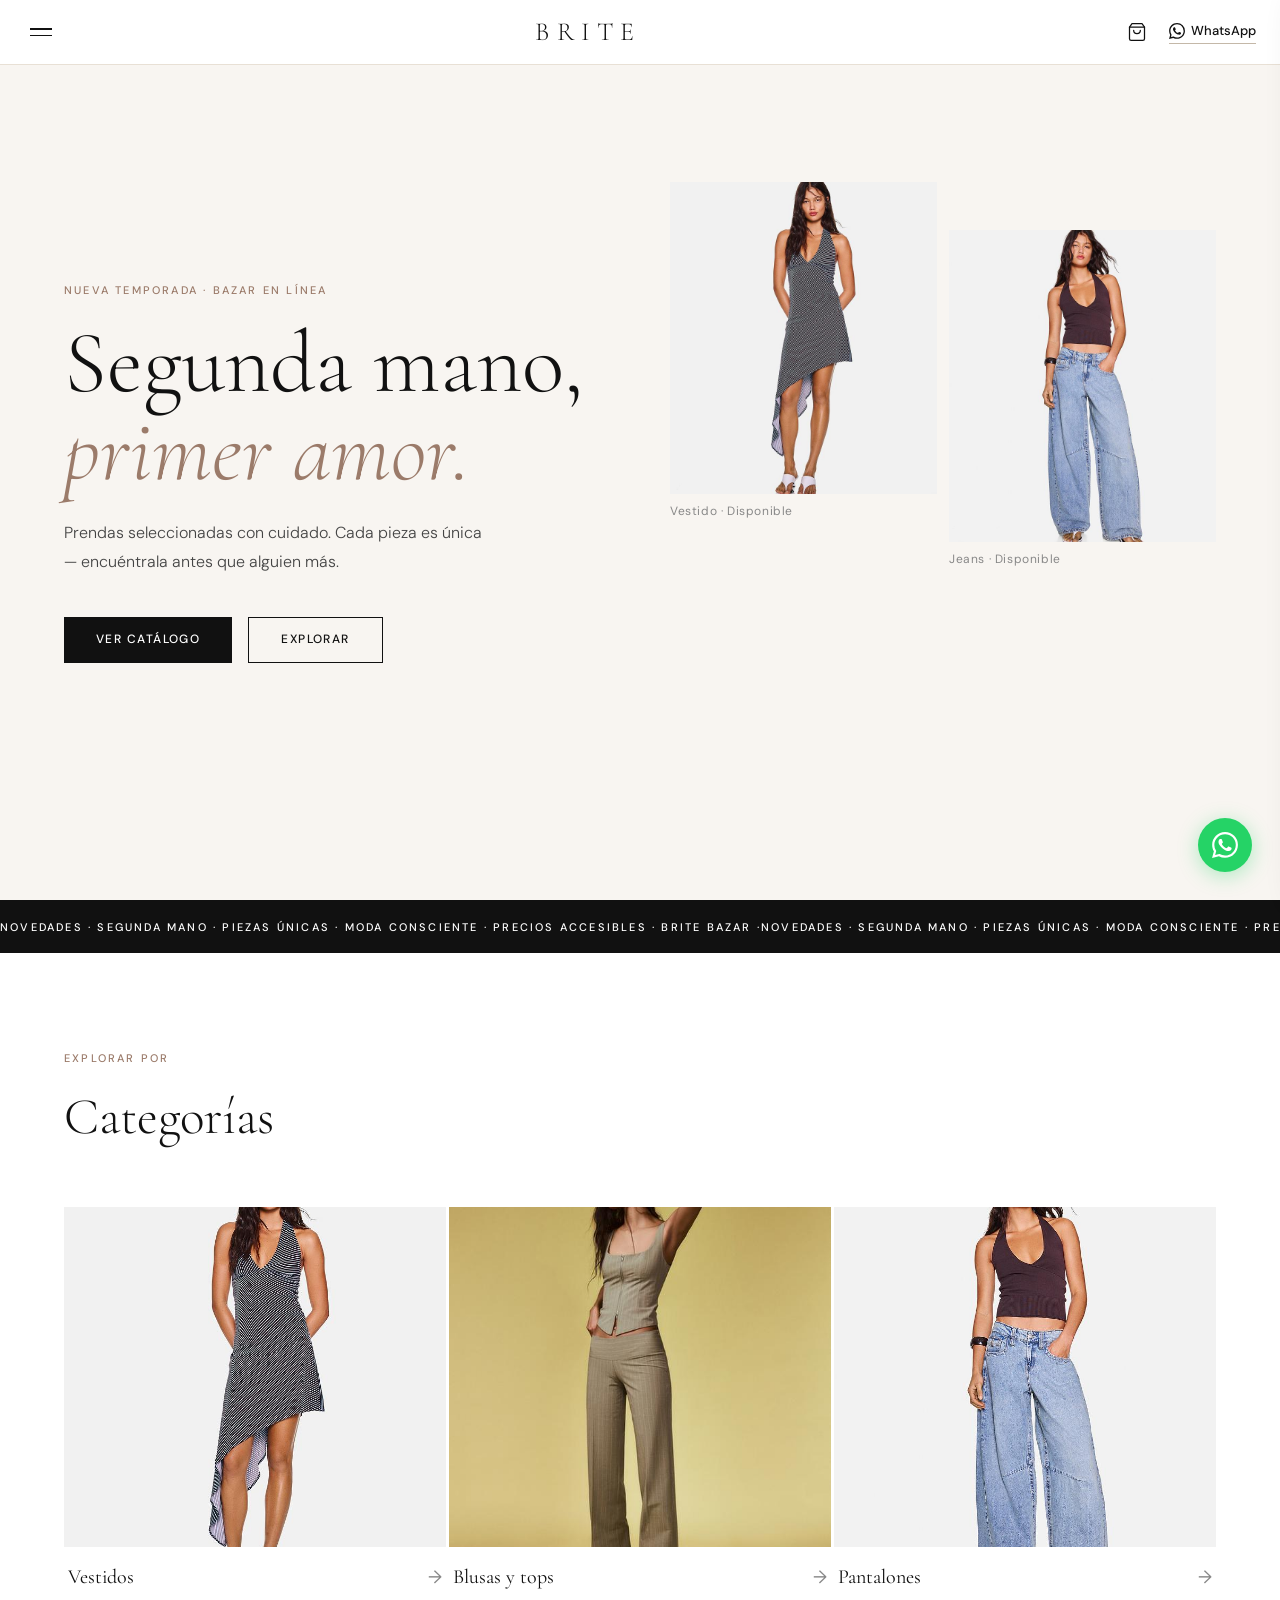
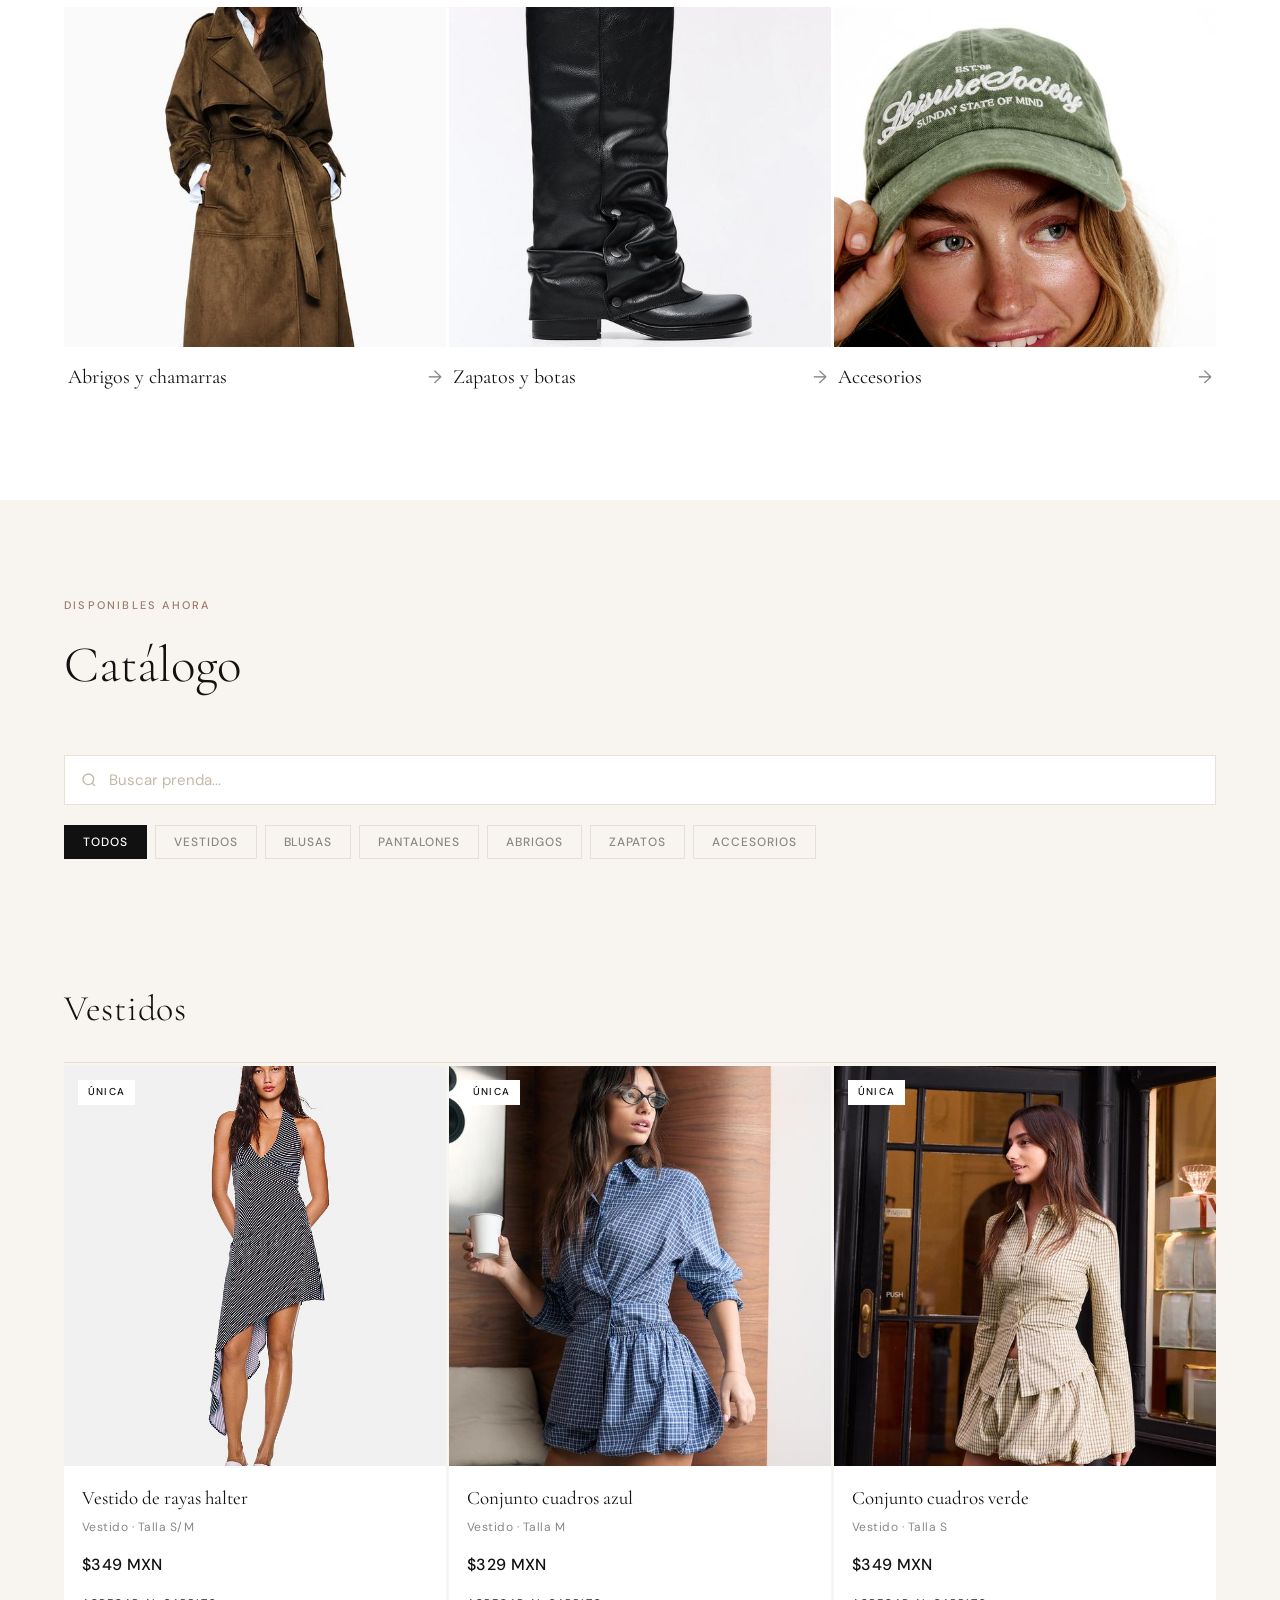
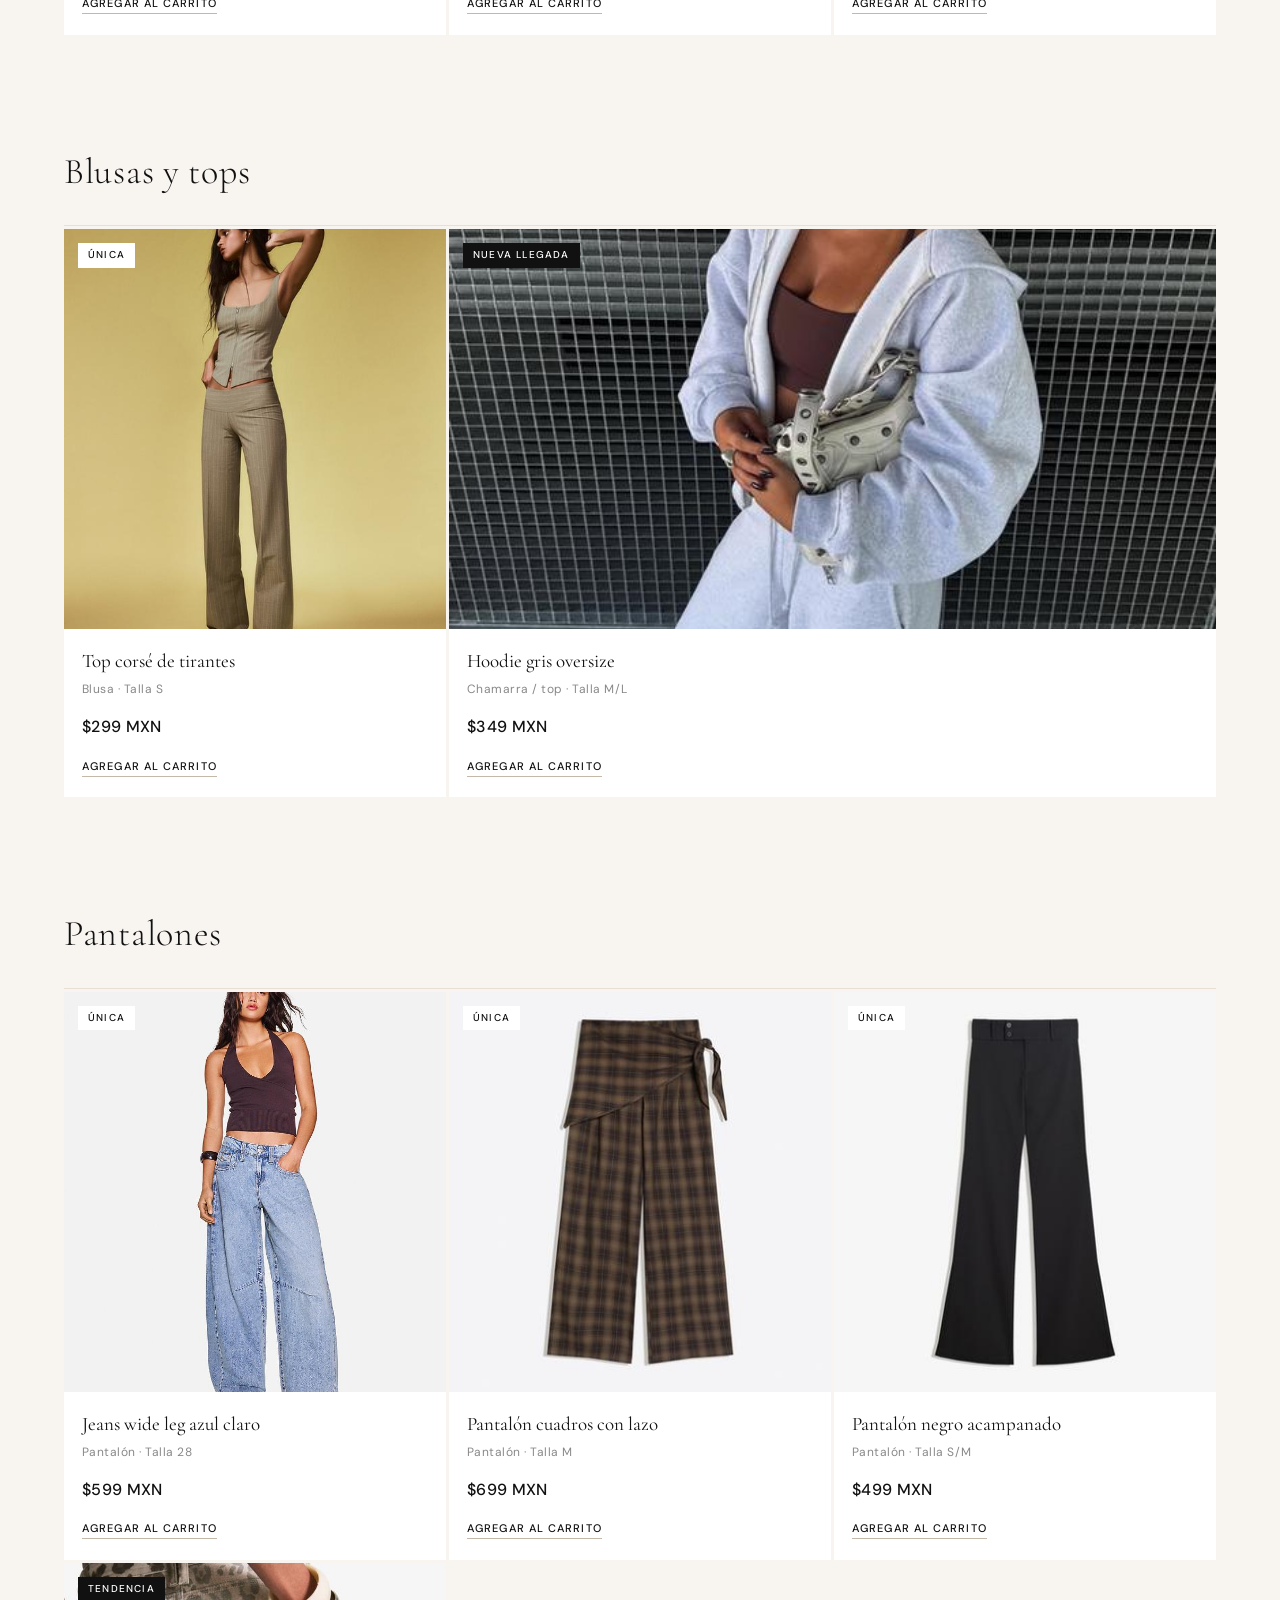
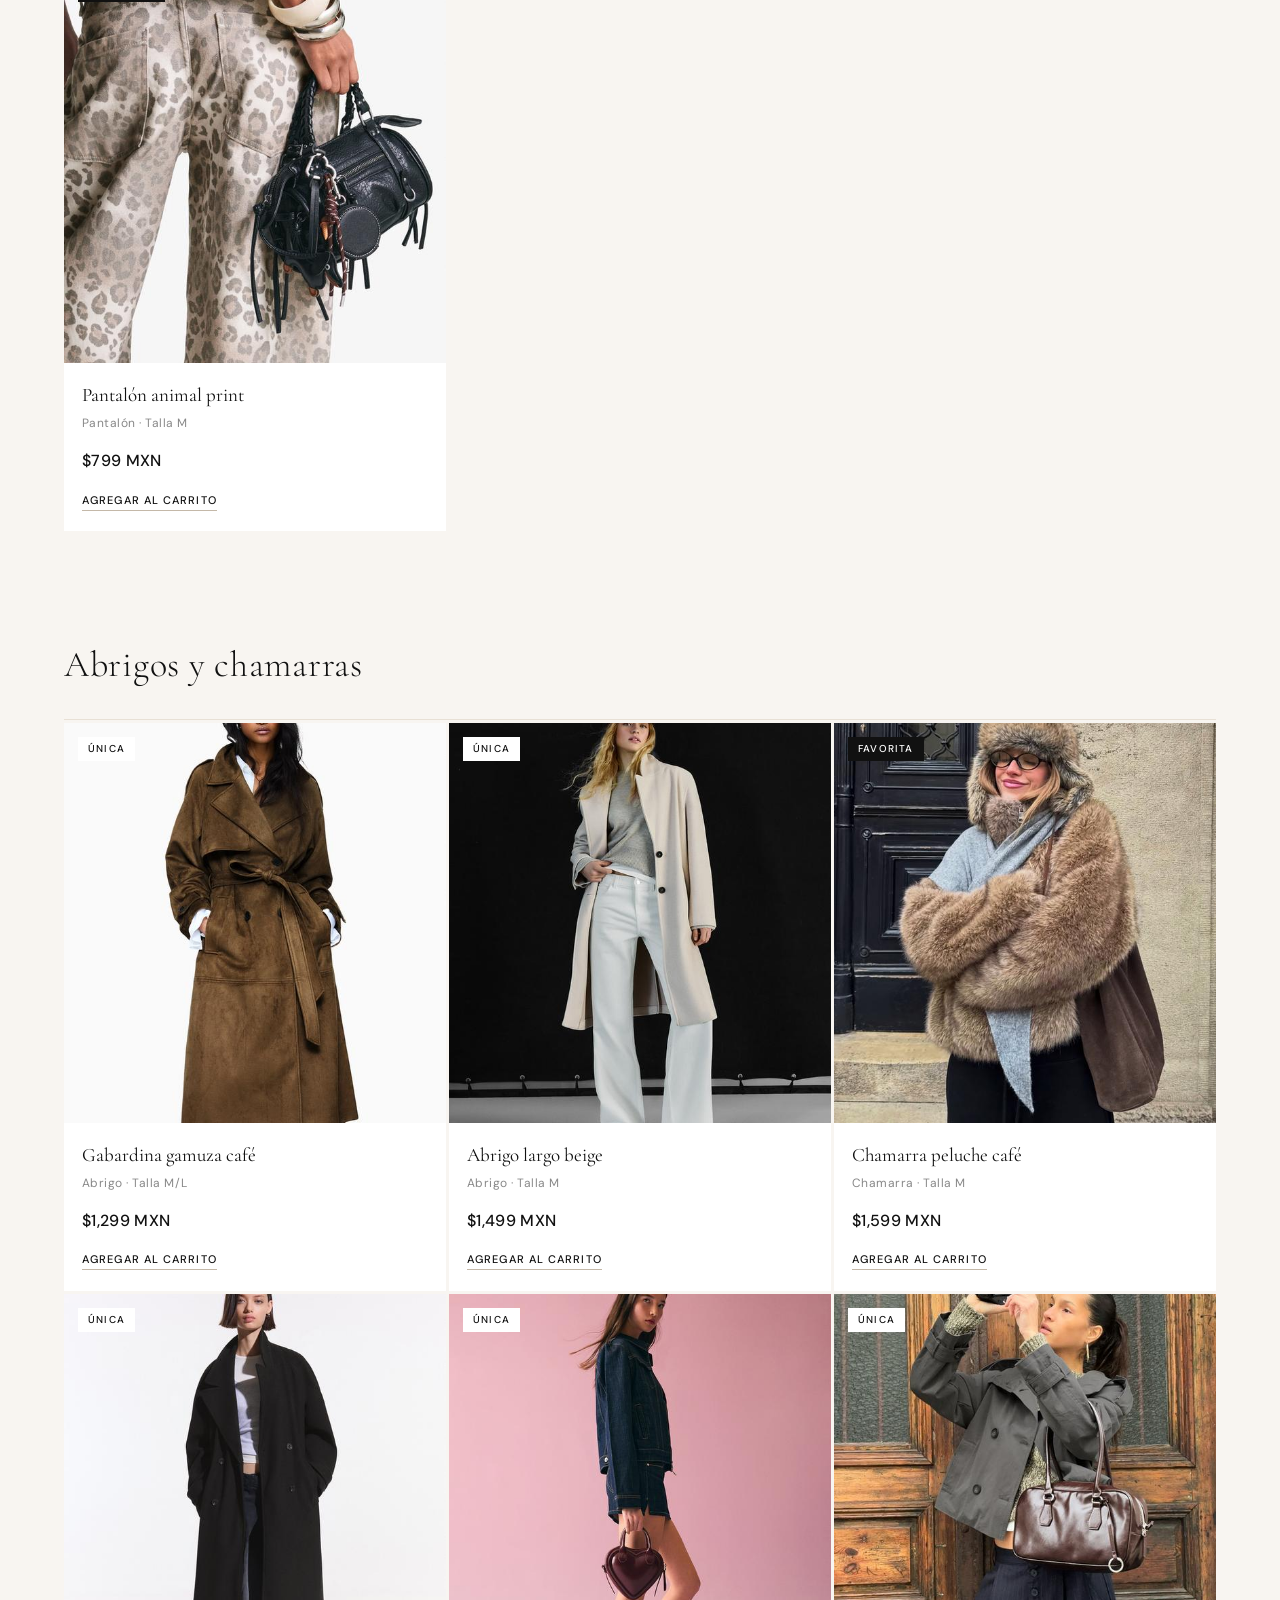
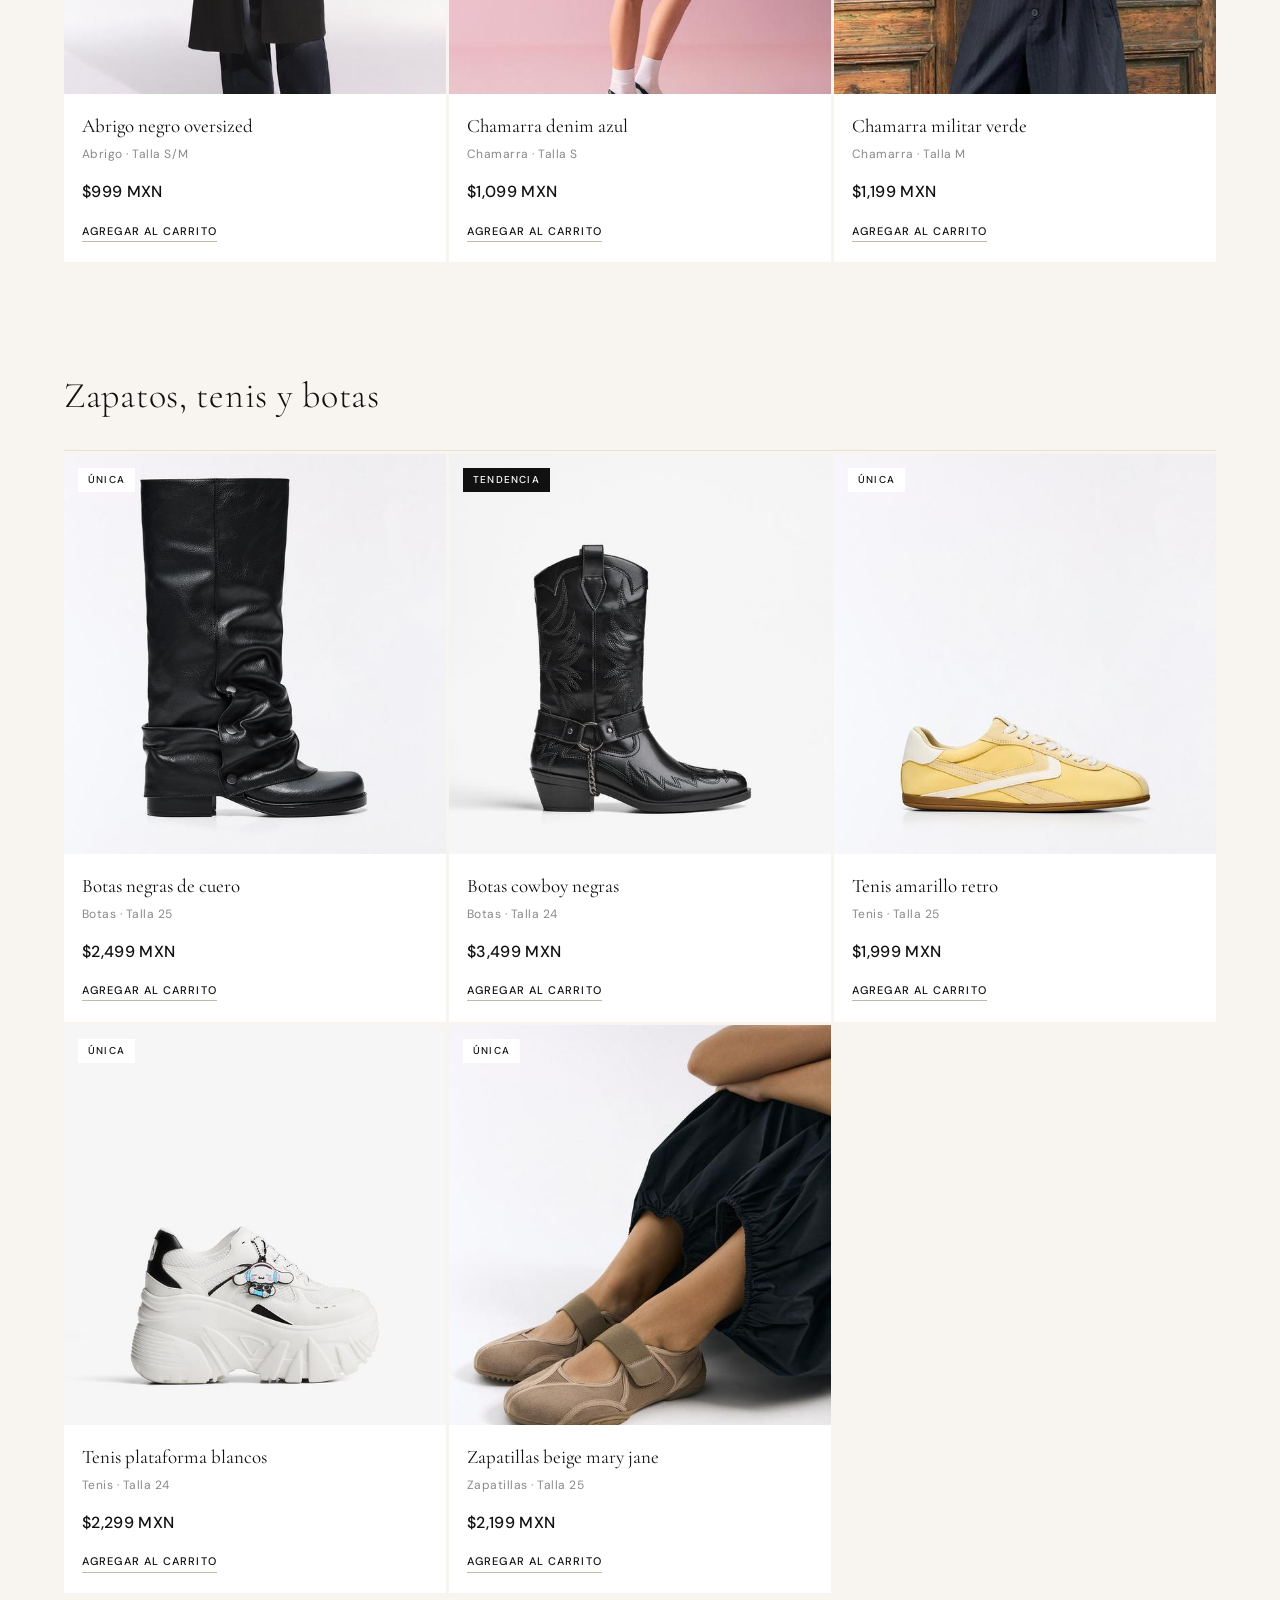
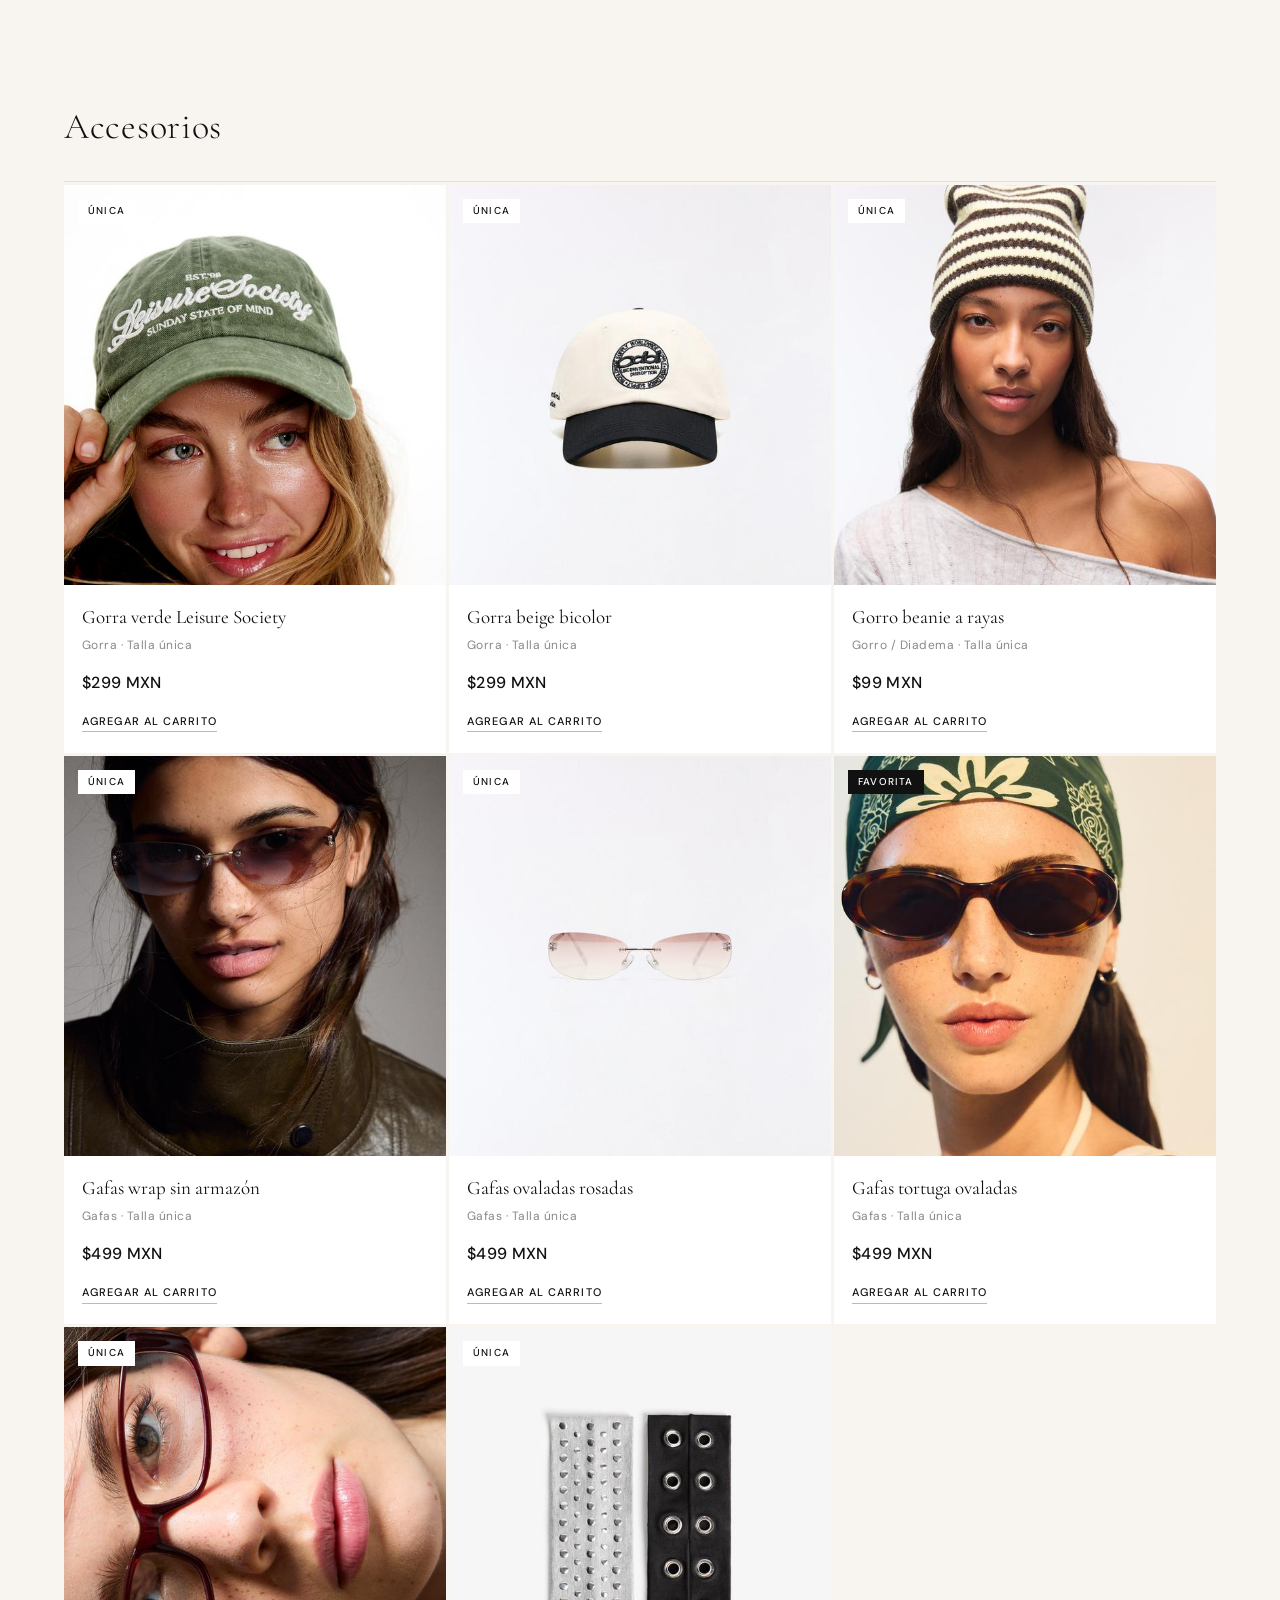
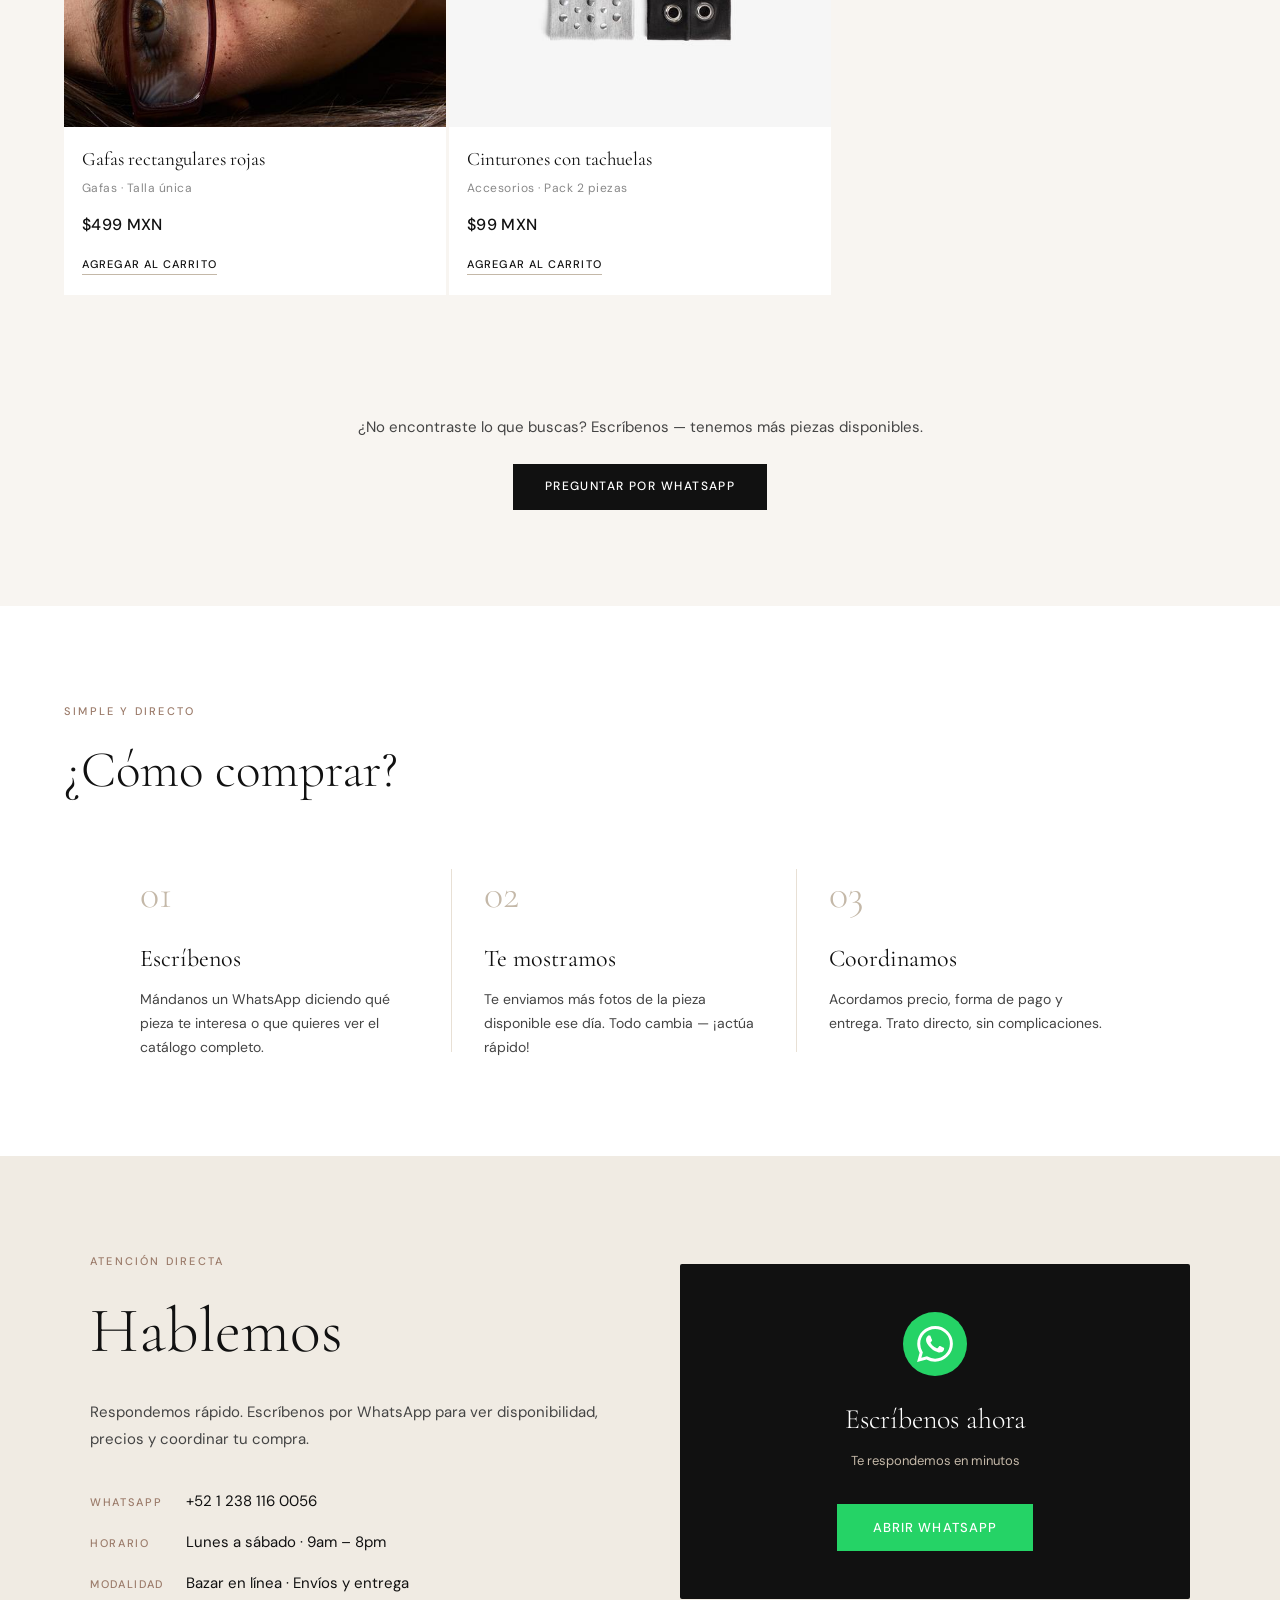
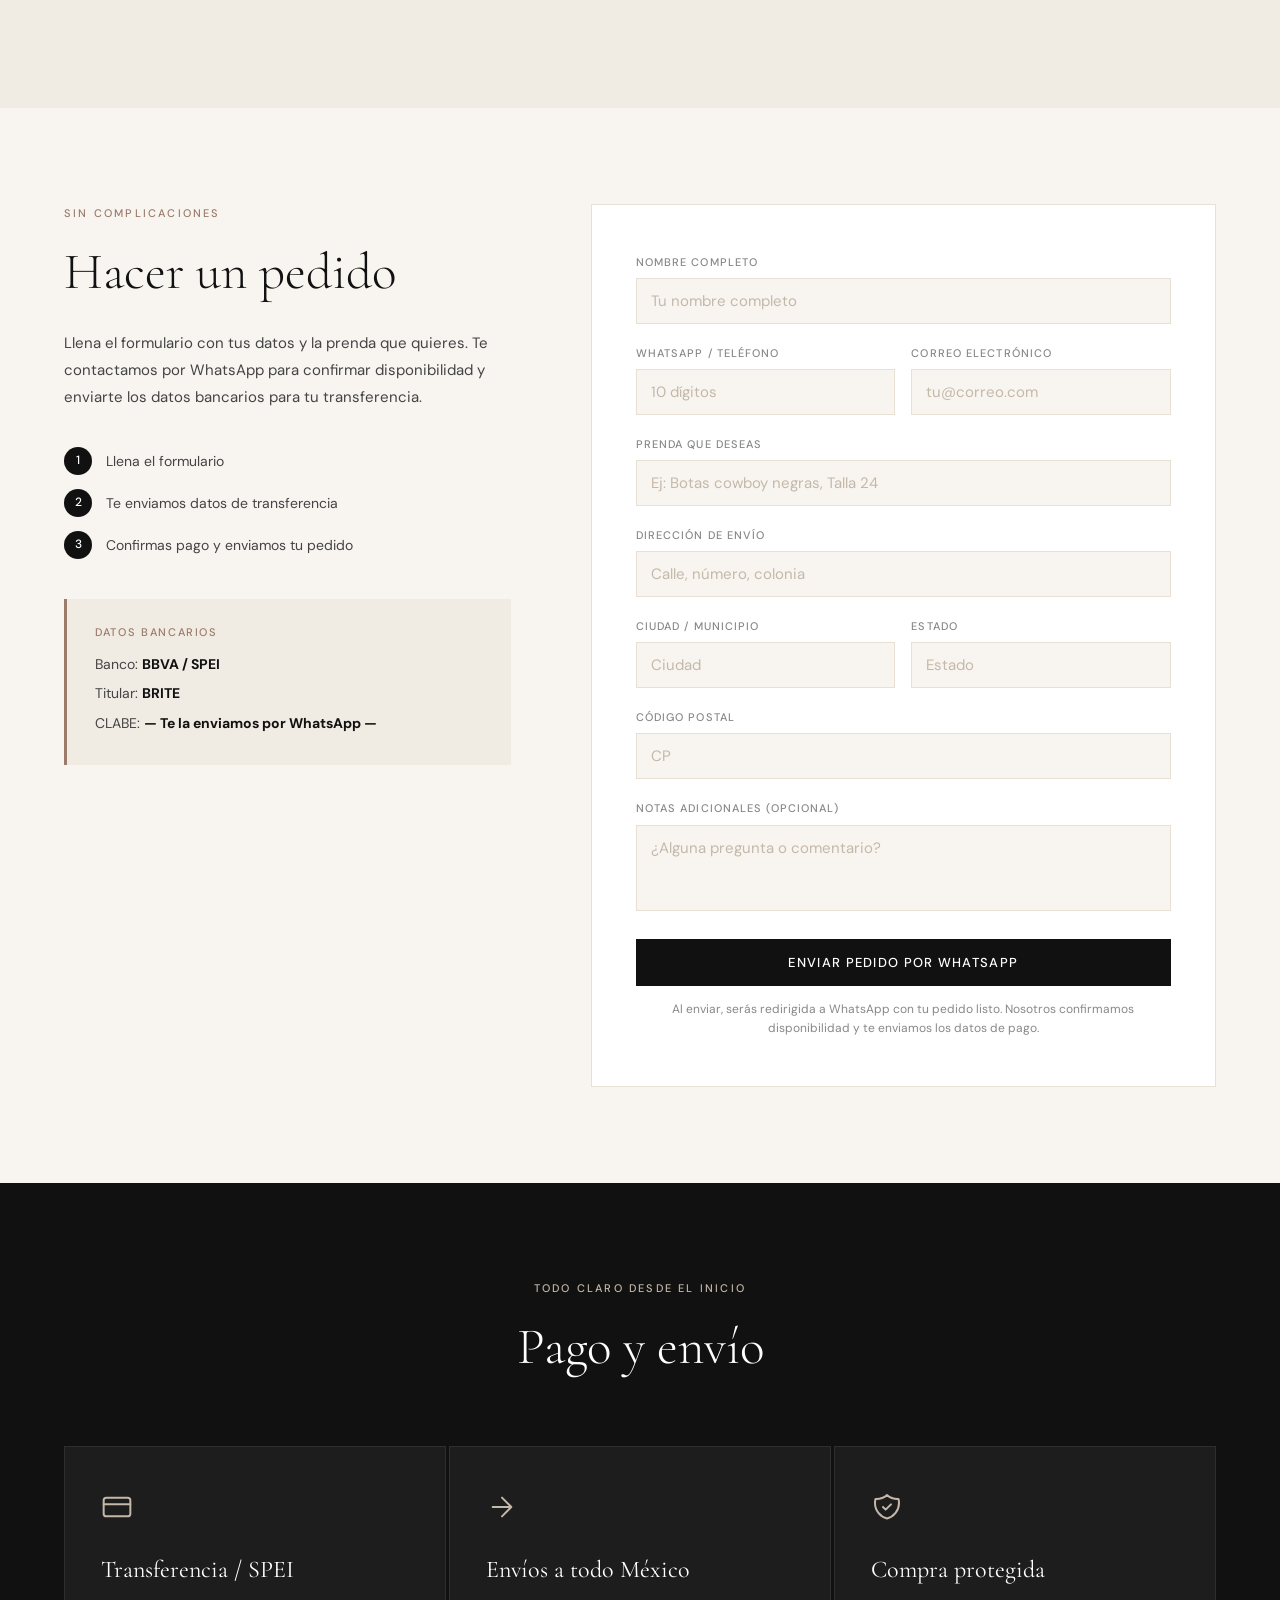
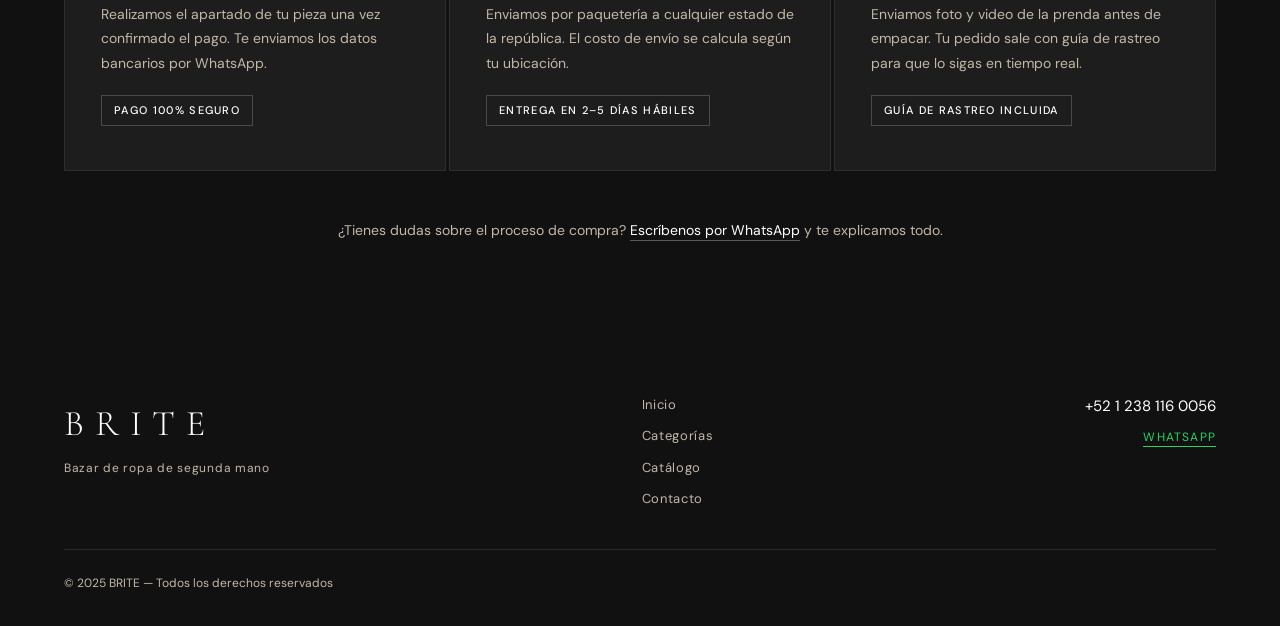
==== commit 842aea18: "Add files via upload" ====
--- a/index.html
+++ b/index.html
@@ -13,14 +13,22 @@
   <!-- ══ NAV ══ -->
   <header id="header">
     <nav class="nav-inner">
-      <button class="nav-menu-btn" onclick="toggleMenu()" aria-label="Menú">
-        <span></span><span></span>
-      </button>
+      <div class="nav-left">
+        <button class="nav-menu-btn" onclick="toggleMenu()" aria-label="Menú">
+          <span></span><span></span>
+        </button>
+      </div>
       <a class="nav-brand" href="#">BRITE</a>
-      <a class="nav-wa" href="https://wa.me/5212381160056?text=Hola%20BRITE%2C%20quiero%20ver%20el%20catálogo" target="_blank">
-        <svg width="16" height="16" viewBox="0 0 24 24" fill="currentColor"><path d="M17.472 14.382c-.297-.149-1.758-.867-2.03-.967-.273-.099-.471-.148-.67.15-.197.297-.767.966-.94 1.164-.173.199-.347.223-.644.075-.297-.15-1.255-.463-2.39-1.475-.883-.788-1.48-1.761-1.653-2.059-.173-.297-.018-.458.13-.606.134-.133.298-.347.446-.52.149-.174.198-.298.298-.497.099-.198.05-.371-.025-.52-.075-.149-.669-1.612-.916-2.207-.242-.579-.487-.5-.669-.51-.173-.008-.371-.01-.57-.01-.198 0-.52.074-.792.372-.272.297-1.04 1.016-1.04 2.479 0 1.462 1.065 2.875 1.213 3.074.149.198 2.096 3.2 5.077 4.487.709.306 1.262.489 1.694.625.712.227 1.36.195 1.871.118.571-.085 1.758-.719 2.006-1.413.248-.694.248-1.289.173-1.413-.074-.124-.272-.198-.57-.347m-5.421 7.403h-.004a9.87 9.87 0 01-5.031-1.378l-.361-.214-3.741.982.998-3.648-.235-.374a9.86 9.86 0 01-1.51-5.26c.001-5.45 4.436-9.884 9.888-9.884 2.64 0 5.122 1.03 6.988 2.898a9.825 9.825 0 012.893 6.994c-.003 5.45-4.437 9.884-9.885 9.884m8.413-18.297A11.815 11.815 0 0012.05 0C5.495 0 .16 5.335.157 11.892c0 2.096.547 4.142 1.588 5.945L.057 24l6.305-1.654a11.882 11.882 0 005.683 1.448h.005c6.554 0 11.89-5.335 11.893-11.893a11.821 11.821 0 00-3.48-8.413z"/></svg>
-        WhatsApp
-      </a>
+      <div class="nav-right">
+        <div id="carritoIcon" class="carrito-icon" onclick="abrirCarrito()">
+          <svg width="20" height="20" viewBox="0 0 24 24" fill="none" stroke="currentColor" stroke-width="1.5" stroke-linecap="round" stroke-linejoin="round"><path d="M6 2L3 6v14a2 2 0 002 2h14a2 2 0 002-2V6l-3-4z"/><line x1="3" y1="6" x2="21" y2="6"/><path d="M16 10a4 4 0 01-8 0"/></svg>
+          <span id="carritoCount" class="carrito-count">0</span>
+        </div>
+        <a class="nav-wa" href="https://wa.me/5212381160056?text=Hola%20BRITE%2C%20quiero%20ver%20el%20catálogo" target="_blank">
+          <svg width="16" height="16" viewBox="0 0 24 24" fill="currentColor"><path d="M17.472 14.382c-.297-.149-1.758-.867-2.03-.967-.273-.099-.471-.148-.67.15-.197.297-.767.966-.94 1.164-.173.199-.347.223-.644.075-.297-.15-1.255-.463-2.39-1.475-.883-.788-1.48-1.761-1.653-2.059-.173-.297-.018-.458.13-.606.134-.133.298-.347.446-.52.149-.174.198-.298.298-.497.099-.198.05-.371-.025-.52-.075-.149-.669-1.612-.916-2.207-.242-.579-.487-.5-.669-.51-.173-.008-.371-.01-.57-.01-.198 0-.52.074-.792.372-.272.297-1.04 1.016-1.04 2.479 0 1.462 1.065 2.875 1.213 3.074.149.198 2.096 3.2 5.077 4.487.709.306 1.262.489 1.694.625.712.227 1.36.195 1.871.118.571-.085 1.758-.719 2.006-1.413.248-.694.248-1.289.173-1.413-.074-.124-.272-.198-.57-.347m-5.421 7.403h-.004a9.87 9.87 0 01-5.031-1.378l-.361-.214-3.741.982.998-3.648-.235-.374a9.86 9.86 0 01-1.51-5.26c.001-5.45 4.436-9.884 9.888-9.884 2.64 0 5.122 1.03 6.988 2.898a9.825 9.825 0 012.893 6.994c-.003 5.45-4.437 9.884-9.885 9.884m8.413-18.297A11.815 11.815 0 0012.05 0C5.495 0 .16 5.335.157 11.892c0 2.096.547 4.142 1.588 5.945L.057 24l6.305-1.654a11.882 11.882 0 005.683 1.448h.005c6.554 0 11.89-5.335 11.893-11.893a11.821 11.821 0 00-3.48-8.413z"/></svg>
+          <span class="nav-wa-text">WhatsApp</span>
+        </a>
+      </div>
     </nav>
     <div class="mobile-menu" id="mobileMenu">
       <a href="#novedades" onclick="toggleMenu()">Novedades</a>
@@ -44,11 +52,11 @@
     </div>
     <div class="hero-visual">
       <div class="hero-card hc1">
-        <img src="imgs/M_slide_woman_dresses_-1.jpg" alt="Vestido de rayas">
+        <img src="imgs/M_slide_woman_dresses_-1.jpg" alt="Vestido de rayas" onclick="abrirZoom(this)">
         <p class="hc-label">Vestido · Disponible</p>
       </div>
       <div class="hero-card hc2">
-        <img src="imgs/M_slide_woman_jeans_-1.jpg" alt="Jeans wide leg">
+        <img src="imgs/M_slide_woman_jeans_-1.jpg" alt="Jeans wide leg" onclick="abrirZoom(this)">
         <p class="hc-label">Jeans · Disponible</p>
       </div>
     </div>
@@ -103,12 +111,31 @@
       <h2>Catálogo</h2>
     </div>
 
+    <!-- ══ BARRA BÚSQUEDA + FILTROS ══ -->
+    <div class="barra-busqueda">
+      <div class="busqueda-input-wrap">
+        <svg width="16" height="16" viewBox="0 0 24 24" fill="none" stroke="currentColor" stroke-width="2"><circle cx="11" cy="11" r="8"/><line x1="21" y1="21" x2="16.65" y2="16.65"/></svg>
+        <input type="text" id="searchInput" placeholder="Buscar prenda..." oninput="filtrarProductos()">
+        <button class="busqueda-clear" id="searchClear" onclick="limpiarBusqueda()" style="display:none">✕</button>
+      </div>
+      <div class="filtros-wrap">
+        <button class="filtro-btn active" data-filtro="todos" onclick="setFiltro(this)">Todos</button>
+        <button class="filtro-btn" data-filtro="vestidos" onclick="setFiltro(this)">Vestidos</button>
+        <button class="filtro-btn" data-filtro="blusas" onclick="setFiltro(this)">Blusas</button>
+        <button class="filtro-btn" data-filtro="pantalones" onclick="setFiltro(this)">Pantalones</button>
+        <button class="filtro-btn" data-filtro="abrigos" onclick="setFiltro(this)">Abrigos</button>
+        <button class="filtro-btn" data-filtro="zapatos" onclick="setFiltro(this)">Zapatos</button>
+        <button class="filtro-btn" data-filtro="accesorios" onclick="setFiltro(this)">Accesorios</button>
+      </div>
+      <p class="filtro-resultado" id="filtroResultado"></p>
+    </div>
+
     <!-- VESTIDOS -->
     <div class="cat-section-title" id="vestidos">Vestidos</div>
     <div class="product-grid">
-      <div class="product-card reveal">
-        <div class="product-img">
-          <img src="imgs/M_slide_woman_dresses_-1.jpg" alt="Vestido de rayas">
+      <div class="product-card reveal" data-cat="vestidos" data-nombre="vestido de rayas halter">
+        <div class="product-img">
+          <img src="imgs/M_slide_woman_dresses_-1.jpg" alt="Vestido de rayas" onclick="abrirZoom(this)">
           <span class="badge">Única</span>
         </div>
         <div class="product-info">
@@ -118,9 +145,9 @@
           <a class="product-btn" onclick="agregarCarrito('Vestido de rayas halter', 349, 'imgs/M_slide_woman_dresses_-1.jpg')">Agregar al carrito</a>
         </div>
       </div>
-      <div class="product-card reveal">
-        <div class="product-img">
-          <img src="imgs/01159741407-p.jpg" alt="Vestido cuadros azul">
+      <div class="product-card reveal" data-cat="vestidos" data-nombre="conjunto cuadros azul">
+        <div class="product-img">
+          <img src="imgs/01159741407-p.jpg" alt="Vestido cuadros azul" onclick="abrirZoom(this)">
           <span class="badge">Única</span>
         </div>
         <div class="product-info">
@@ -130,9 +157,9 @@
           <a class="product-btn" onclick="agregarCarrito('Conjunto cuadros azul', 329, 'imgs/01159741407-p.jpg')">Agregar al carrito</a>
         </div>
       </div>
-      <div class="product-card reveal">
-        <div class="product-img">
-          <img src="imgs/01159741711-p.jpg" alt="Conjunto cuadros verde">
+      <div class="product-card reveal" data-cat="vestidos" data-nombre="conjunto cuadros verde">
+        <div class="product-img">
+          <img src="imgs/01159741711-p.jpg" alt="Conjunto cuadros verde" onclick="abrirZoom(this)">
           <span class="badge">Única</span>
         </div>
         <div class="product-info">
@@ -147,9 +174,9 @@
     <!-- BLUSAS Y TOPS -->
     <div class="cat-section-title" id="blusas">Blusas y tops</div>
     <div class="product-grid">
-      <div class="product-card reveal">
-        <div class="product-img">
-          <img src="imgs/01097741505-p.jpg" alt="Top de tirantes con pantalón">
+      <div class="product-card reveal" data-cat="blusas" data-nombre="top corsé de tirantes">
+        <div class="product-img">
+          <img src="imgs/01097741505-p.jpg" alt="Top de tirantes con pantalón" onclick="abrirZoom(this)">
           <span class="badge">Única</span>
         </div>
         <div class="product-info">
@@ -161,7 +188,7 @@
       </div>
       <div class="product-card reveal product-card--wide">
         <div class="product-img">
-          <img src="imgs/05111190812-p1.jpg" alt="Hoodie gris oversize">
+          <img src="imgs/05111190812-p1.jpg" alt="Hoodie gris oversize" onclick="abrirZoom(this)">
           <span class="badge badge--dark">Nueva llegada</span>
         </div>
         <div class="product-info">
@@ -176,9 +203,9 @@
     <!-- PANTALONES -->
     <div class="cat-section-title" id="pantalones">Pantalones</div>
     <div class="product-grid">
-      <div class="product-card reveal">
-        <div class="product-img">
-          <img src="imgs/M_slide_woman_jeans_-1.jpg" alt="Jeans wide leg">
+      <div class="product-card reveal" data-cat="pantalones" data-nombre="jeans wide leg azul claro">
+        <div class="product-img">
+          <img src="imgs/M_slide_woman_jeans_-1.jpg" alt="Jeans wide leg" onclick="abrirZoom(this)">
           <span class="badge">Única</span>
         </div>
         <div class="product-info">
@@ -188,9 +215,9 @@
           <a class="product-btn" onclick="agregarCarrito('Jeans wide leg azul claro', 599, 'imgs/M_slide_woman_jeans_-1.jpg')">Agregar al carrito</a>
         </div>
       </div>
-      <div class="product-card reveal">
-        <div class="product-img">
-          <img src="imgs/01209172700-a4o.jpg" alt="Pantalón cuadros café">
+      <div class="product-card reveal" data-cat="pantalones" data-nombre="pantalón cuadros con lazo">
+        <div class="product-img">
+          <img src="imgs/01209172700-a4o.jpg" alt="Pantalón cuadros café" onclick="abrirZoom(this)">
           <span class="badge">Única</span>
         </div>
         <div class="product-info">
@@ -200,9 +227,9 @@
           <a class="product-btn" onclick="agregarCarrito('Pantalón cuadros con lazo', 699, 'imgs/01209172700-a4o.jpg')">Agregar al carrito</a>
         </div>
       </div>
-      <div class="product-card reveal">
-        <div class="product-img">
-          <img src="imgs/05112741800-a4o.jpg" alt="Pantalón negro acampanado">
+      <div class="product-card reveal" data-cat="pantalones" data-nombre="pantalón negro acampanado">
+        <div class="product-img">
+          <img src="imgs/05112741800-a4o.jpg" alt="Pantalón negro acampanado" onclick="abrirZoom(this)">
           <span class="badge">Única</span>
         </div>
         <div class="product-info">
@@ -212,9 +239,9 @@
           <a class="product-btn" onclick="agregarCarrito('Pantalón negro acampanado', 499, 'imgs/05112741800-a4o.jpg')">Agregar al carrito</a>
         </div>
       </div>
-      <div class="product-card reveal">
-        <div class="product-img">
-          <img src="imgs/08990184800-p.jpg" alt="Pantalón animal print">
+      <div class="product-card reveal" data-cat="pantalones" data-nombre="pantalón animal print">
+        <div class="product-img">
+          <img src="imgs/08990184800-p.jpg" alt="Pantalón animal print" onclick="abrirZoom(this)">
           <span class="badge badge--dark">Tendencia</span>
         </div>
         <div class="product-info">
@@ -229,9 +256,9 @@
     <!-- ABRIGOS Y CHAMARRAS -->
     <div class="cat-section-title" id="chamarras">Abrigos y chamarras</div>
     <div class="product-grid">
-      <div class="product-card reveal">
-        <div class="product-img">
-          <img src="imgs/01142200830-p.jpg" alt="Gabardina café ante">
+      <div class="product-card reveal" data-cat="abrigos" data-nombre="gabardina gamuza café">
+        <div class="product-img">
+          <img src="imgs/01142200830-p.jpg" alt="Gabardina café ante" onclick="abrirZoom(this)">
           <span class="badge">Única</span>
         </div>
         <div class="product-info">
@@ -241,9 +268,9 @@
           <a class="product-btn" onclick="agregarCarrito('Gabardina gamuza café', 1299, 'imgs/01142200830-p.jpg')">Agregar al carrito</a>
         </div>
       </div>
-      <div class="product-card reveal">
-        <div class="product-img">
-          <img src="imgs/01688006774-p.jpg" alt="Abrigo beige largo">
+      <div class="product-card reveal" data-cat="abrigos" data-nombre="abrigo largo beige">
+        <div class="product-img">
+          <img src="imgs/01688006774-p.jpg" alt="Abrigo beige largo" onclick="abrirZoom(this)">
           <span class="badge">Única</span>
         </div>
         <div class="product-info">
@@ -253,9 +280,9 @@
           <a class="product-btn" onclick="agregarCarrito('Abrigo largo beige', 1499, 'imgs/01688006774-p.jpg')">Agregar al carrito</a>
         </div>
       </div>
-      <div class="product-card reveal">
-        <div class="product-img">
-          <img src="imgs/06637407830-p.jpg" alt="Chamarra peluche café">
+      <div class="product-card reveal" data-cat="abrigos" data-nombre="chamarra peluche café">
+        <div class="product-img">
+          <img src="imgs/06637407830-p.jpg" alt="Chamarra peluche café" onclick="abrirZoom(this)">
           <span class="badge badge--dark">Favorita</span>
         </div>
         <div class="product-info">
@@ -265,9 +292,9 @@
           <a class="product-btn" onclick="agregarCarrito('Chamarra peluche café', 1599, 'imgs/06637407830-p.jpg')">Agregar al carrito</a>
         </div>
       </div>
-      <div class="product-card reveal">
-        <div class="product-img">
-          <img src="imgs/06891200800-p.jpg" alt="Abrigo negro oversized">
+      <div class="product-card reveal" data-cat="abrigos" data-nombre="abrigo negro oversized">
+        <div class="product-img">
+          <img src="imgs/06891200800-p.jpg" alt="Abrigo negro oversized" onclick="abrirZoom(this)">
           <span class="badge">Única</span>
         </div>
         <div class="product-info">
@@ -277,9 +304,9 @@
           <a class="product-btn" onclick="agregarCarrito('Abrigo negro oversized', 999, 'imgs/06891200800-p.jpg')">Agregar al carrito</a>
         </div>
       </div>
-      <div class="product-card reveal">
-        <div class="product-img">
-          <img src="imgs/08995626606-p.jpg" alt="Chamarra denim azul">
+      <div class="product-card reveal" data-cat="abrigos" data-nombre="chamarra denim azul">
+        <div class="product-img">
+          <img src="imgs/08995626606-p.jpg" alt="Chamarra denim azul" onclick="abrirZoom(this)">
           <span class="badge">Única</span>
         </div>
         <div class="product-info">
@@ -289,9 +316,9 @@
           <a class="product-btn" onclick="agregarCarrito('Chamarra denim azul', 1099, 'imgs/08995626606-p.jpg')">Agregar al carrito</a>
         </div>
       </div>
-      <div class="product-card reveal">
-        <div class="product-img">
-          <img src="imgs/09022668700-p.jpg" alt="Chamarra militar verde">
+      <div class="product-card reveal" data-cat="abrigos" data-nombre="chamarra militar verde">
+        <div class="product-img">
+          <img src="imgs/09022668700-p.jpg" alt="Chamarra militar verde" onclick="abrirZoom(this)">
           <span class="badge">Única</span>
         </div>
         <div class="product-info">
@@ -306,9 +333,9 @@
     <!-- ZAPATOS Y BOTAS -->
     <div class="cat-section-title" id="zapatos">Zapatos, tenis y botas</div>
     <div class="product-grid">
-      <div class="product-card reveal">
-        <div class="product-img">
-          <img src="imgs/11004764040-a4o.jpg" alt="Botas negras de cuero">
+      <div class="product-card reveal" data-cat="zapatos" data-nombre="botas negras de cuero">
+        <div class="product-img">
+          <img src="imgs/11004764040-a4o.jpg" alt="Botas negras de cuero" onclick="abrirZoom(this)">
           <span class="badge">Única</span>
         </div>
         <div class="product-info">
@@ -318,9 +345,9 @@
           <a class="product-btn" onclick="agregarCarrito('Botas negras de cuero', 2499, 'imgs/11004764040-a4o.jpg')">Agregar al carrito</a>
         </div>
       </div>
-      <div class="product-card reveal">
-        <div class="product-img">
-          <img src="imgs/12110664040-a4o.jpg" alt="Botas cowboy negras">
+      <div class="product-card reveal" data-cat="zapatos" data-nombre="botas cowboy negras">
+        <div class="product-img">
+          <img src="imgs/12110664040-a4o.jpg" alt="Botas cowboy negras" onclick="abrirZoom(this)">
           <span class="badge badge--dark">Tendencia</span>
         </div>
         <div class="product-info">
@@ -330,9 +357,9 @@
           <a class="product-btn" onclick="agregarCarrito('Botas cowboy negras', 3499, 'imgs/12110664040-a4o.jpg')">Agregar al carrito</a>
         </div>
       </div>
-      <div class="product-card reveal">
-        <div class="product-img">
-          <img src="imgs/11424764202-a4o.jpg" alt="Tenis amarillo retro">
+      <div class="product-card reveal" data-cat="zapatos" data-nombre="tenis amarillo retro">
+        <div class="product-img">
+          <img src="imgs/11424764202-a4o.jpg" alt="Tenis amarillo retro" onclick="abrirZoom(this)">
           <span class="badge">Única</span>
         </div>
         <div class="product-info">
@@ -342,9 +369,9 @@
           <a class="product-btn" onclick="agregarCarrito('Tenis amarillo retro', 1999, 'imgs/11424764202-a4o.jpg')">Agregar al carrito</a>
         </div>
       </div>
-      <div class="product-card reveal">
-        <div class="product-img">
-          <img src="imgs/11502764001-a4o.jpg" alt="Tenis plataforma blancos">
+      <div class="product-card reveal" data-cat="zapatos" data-nombre="tenis plataforma blancos">
+        <div class="product-img">
+          <img src="imgs/11502764001-a4o.jpg" alt="Tenis plataforma blancos" onclick="abrirZoom(this)">
           <span class="badge">Única</span>
         </div>
         <div class="product-info">
@@ -354,9 +381,9 @@
           <a class="product-btn" onclick="agregarCarrito('Tenis plataforma blancos', 2299, 'imgs/11502764001-a4o.jpg')">Agregar al carrito</a>
         </div>
       </div>
-      <div class="product-card reveal">
-        <div class="product-img">
-          <img src="imgs/11542764107-g.jpg" alt="Zapatillas beige mary jane">
+      <div class="product-card reveal" data-cat="zapatos" data-nombre="zapatillas beige mary jane">
+        <div class="product-img">
+          <img src="imgs/11542764107-g.jpg" alt="Zapatillas beige mary jane" onclick="abrirZoom(this)">
           <span class="badge">Única</span>
         </div>
         <div class="product-info">
@@ -371,9 +398,9 @@
     <!-- ACCESORIOS -->
     <div class="cat-section-title" id="accesorios">Accesorios</div>
     <div class="product-grid">
-      <div class="product-card reveal">
-        <div class="product-img">
-          <img src="imgs/00733702527-p.jpg" alt="Gorra verde Leisure Society">
+      <div class="product-card reveal" data-cat="accesorios" data-nombre="gorra verde leisure society">
+        <div class="product-img">
+          <img src="imgs/00733702527-p.jpg" alt="Gorra verde Leisure Society" onclick="abrirZoom(this)">
           <span class="badge">Única</span>
         </div>
         <div class="product-info">
@@ -383,9 +410,9 @@
           <a class="product-btn" onclick="agregarCarrito('Gorra verde Leisure Society', 299, 'imgs/00733702527-p.jpg')">Agregar al carrito</a>
         </div>
       </div>
-      <div class="product-card reveal">
-        <div class="product-img">
-          <img src="imgs/00863668712-a4o.jpg" alt="Gorra beige bicolor">
+      <div class="product-card reveal" data-cat="accesorios" data-nombre="gorra beige bicolor">
+        <div class="product-img">
+          <img src="imgs/00863668712-a4o.jpg" alt="Gorra beige bicolor" onclick="abrirZoom(this)">
           <span class="badge">Única</span>
         </div>
         <div class="product-info">
@@ -395,9 +422,9 @@
           <a class="product-btn" onclick="agregarCarrito('Gorra beige bicolor', 299, 'imgs/00863668712-a4o.jpg')">Agregar al carrito</a>
         </div>
       </div>
-      <div class="product-card reveal">
-        <div class="product-img">
-          <img src="imgs/00566196319-p.jpg" alt="Gorro beanie a rayas">
+      <div class="product-card reveal" data-cat="accesorios" data-nombre="gorro beanie a rayas">
+        <div class="product-img">
+          <img src="imgs/00566196319-p.jpg" alt="Gorro beanie a rayas" onclick="abrirZoom(this)">
           <span class="badge">Única</span>
         </div>
         <div class="product-info">
@@ -407,7 +434,7 @@
           <a class="product-btn" onclick="agregarCarrito('Gorro beanie a rayas', 99, 'imgs/00566196319-p.jpg')">Agregar al carrito</a>
         </div>
       </div>
-      <div class="product-card reveal">
+      <div class="product-card reveal" data-cat="accesorios" data-nombre="gafas wrap sin armazón">
         <div class="product-img">
           <img src="imgs/00702668700-p.jpg" alt="Gafas sin armazón wrap">
           <span class="badge">Única</span>
@@ -419,9 +446,9 @@
           <a class="product-btn" onclick="agregarCarrito('Gafas wrap sin armazón', 499, 'imgs/00702668700-p.jpg')">Agregar al carrito</a>
         </div>
       </div>
-      <div class="product-card reveal">
-        <div class="product-img">
-          <img src="imgs/00703668902-a4o.jpg" alt="Gafas ovaladas rosadas">
+      <div class="product-card reveal" data-cat="accesorios" data-nombre="gafas ovaladas rosadas">
+        <div class="product-img">
+          <img src="imgs/00703668902-a4o.jpg" alt="Gafas ovaladas rosadas" onclick="abrirZoom(this)">
           <span class="badge">Única</span>
         </div>
         <div class="product-info">
@@ -431,9 +458,9 @@
           <a class="product-btn" onclick="agregarCarrito('Gafas ovaladas rosadas', 499, 'imgs/00703668902-a4o.jpg')">Agregar al carrito</a>
         </div>
       </div>
-      <div class="product-card reveal">
-        <div class="product-img">
-          <img src="imgs/04245023700-p.jpg" alt="Gafas tortuga ovaladas">
+      <div class="product-card reveal" data-cat="accesorios" data-nombre="gafas tortuga ovaladas">
+        <div class="product-img">
+          <img src="imgs/04245023700-p.jpg" alt="Gafas tortuga ovaladas" onclick="abrirZoom(this)">
           <span class="badge badge--dark">Favorita</span>
         </div>
         <div class="product-info">
@@ -443,9 +470,9 @@
           <a class="product-btn" onclick="agregarCarrito('Gafas tortuga ovaladas', 499, 'imgs/04245023700-p.jpg')">Agregar al carrito</a>
         </div>
       </div>
-      <div class="product-card reveal">
-        <div class="product-img">
-          <img src="imgs/04303023605-p.jpg" alt="Gafas rectangulares rojas">
+      <div class="product-card reveal" data-cat="accesorios" data-nombre="gafas rectangulares rojas">
+        <div class="product-img">
+          <img src="imgs/04303023605-p.jpg" alt="Gafas rectangulares rojas" onclick="abrirZoom(this)">
           <span class="badge">Única</span>
         </div>
         <div class="product-info">
@@ -455,9 +482,9 @@
           <a class="product-btn" onclick="agregarCarrito('Gafas rectangulares rojas', 499, 'imgs/04303023605-p.jpg')">Agregar al carrito</a>
         </div>
       </div>
-      <div class="product-card reveal">
-        <div class="product-img">
-          <img src="imgs/09552362802-a4o.jpg" alt="Cinturones con tachuelas">
+      <div class="product-card reveal" data-cat="accesorios" data-nombre="cinturones con tachuelas">
+        <div class="product-img">
+          <img src="imgs/09552362802-a4o.jpg" alt="Cinturones con tachuelas" onclick="abrirZoom(this)">
           <span class="badge">Única</span>
         </div>
         <div class="product-info">
@@ -682,12 +709,6 @@
     <svg width="26" height="26" viewBox="0 0 24 24" fill="white"><path d="M17.472 14.382c-.297-.149-1.758-.867-2.03-.967-.273-.099-.471-.148-.67.15-.197.297-.767.966-.94 1.164-.173.199-.347.223-.644.075-.297-.15-1.255-.463-2.39-1.475-.883-.788-1.48-1.761-1.653-2.059-.173-.297-.018-.458.13-.606.134-.133.298-.347.446-.52.149-.174.198-.298.298-.497.099-.198.05-.371-.025-.52-.075-.149-.669-1.612-.916-2.207-.242-.579-.487-.5-.669-.51-.173-.008-.371-.01-.57-.01-.198 0-.52.074-.792.372-.272.297-1.04 1.016-1.04 2.479 0 1.462 1.065 2.875 1.213 3.074.149.198 2.096 3.2 5.077 4.487.709.306 1.262.489 1.694.625.712.227 1.36.195 1.871.118.571-.085 1.758-.719 2.006-1.413.248-.694.248-1.289.173-1.413-.074-.124-.272-.198-.57-.347m-5.421 7.403h-.004a9.87 9.87 0 01-5.031-1.378l-.361-.214-3.741.982.998-3.648-.235-.374a9.86 9.86 0 01-1.51-5.26c.001-5.45 4.436-9.884 9.888-9.884 2.64 0 5.122 1.03 6.988 2.898a9.825 9.825 0 012.893 6.994c-.003 5.45-4.437 9.884-9.885 9.884m8.413-18.297A11.815 11.815 0 0012.05 0C5.495 0 .16 5.335.157 11.892c0 2.096.547 4.142 1.588 5.945L.057 24l6.305-1.654a11.882 11.882 0 005.683 1.448h.005c6.554 0 11.89-5.335 11.893-11.893a11.821 11.821 0 00-3.48-8.413z"/></svg>
   </a>
 
-  <!-- ══ ÍCONO CARRITO EN NAV ══ -->
-  <div id="carritoIcon" class="carrito-icon" onclick="abrirCarrito()">
-    <svg width="22" height="22" viewBox="0 0 24 24" fill="none" stroke="currentColor" stroke-width="1.5" stroke-linecap="round" stroke-linejoin="round"><path d="M6 2L3 6v14a2 2 0 002 2h14a2 2 0 002-2V6l-3-4z"/><line x1="3" y1="6" x2="21" y2="6"/><path d="M16 10a4 4 0 01-8 0"/></svg>
-    <span id="carritoCount" class="carrito-count">0</span>
-  </div>
-
   <!-- ══ PANEL CARRITO ══ -->
   <div class="carrito-overlay" id="carritoOverlay" onclick="cerrarCarrito()"></div>
   <div class="carrito-panel" id="carritoPanel">
@@ -817,6 +838,16 @@
 
   </div>
 
+
+  <!-- ══ ZOOM GALERÍA ══ -->
+  <div class="zoom-overlay" id="zoomOverlay" onclick="cerrarZoom()"></div>
+  <div class="zoom-modal" id="zoomModal">
+    <button class="zoom-close" onclick="cerrarZoom()">✕</button>
+    <img id="zoomImg" src="" alt="">
+    <p id="zoomNombre" class="zoom-nombre"></p>
+    <p id="zoomPrecio" class="zoom-precio"></p>
+  </div>
+
   <script src="script.js"></script>
 </body>
 </html>
--- a/estilo.css
+++ b/estilo.css
@@ -35,35 +35,45 @@
 /* ══ NAV ══ */
 #header {
   position: fixed; top: 0; left: 0; right: 0; z-index: 200;
-  background: rgba(255,255,255,0.95);
+  background: rgba(255,255,255,0.97);
   backdrop-filter: blur(14px);
   border-bottom: 1px solid var(--taupe-light);
 }
 .nav-inner {
-  display: flex; align-items: center; justify-content: space-between;
-  height: var(--nav-h); padding: 0 32px;
-  max-width: 1400px; margin: 0 auto;
-}
+  display: flex;
+  align-items: center;
+  justify-content: space-between;
+  height: var(--nav-h);
+  padding: 0 24px;
+}
+.nav-left { flex: 0 0 auto; }
 .nav-brand {
   font-family: var(--font-display);
   font-size: 26px; font-weight: 300;
   letter-spacing: 0.28em; color: var(--ink);
-  position: absolute; left: 50%; transform: translateX(-50%);
+  flex: 1; text-align: center;
+  pointer-events: auto;
+}
+.nav-right {
+  flex: 0 0 auto;
+  display: flex; align-items: center; gap: 14px;
 }
 .nav-menu-btn {
   background: none; border: none; cursor: pointer;
-  display: flex; flex-direction: column; gap: 5px; padding: 4px;
+  display: flex; flex-direction: column; gap: 5px; padding: 6px;
 }
 .nav-menu-btn span {
-  display: block; width: 22px; height: 1px; background: var(--ink);
+  display: block; width: 22px; height: 1.5px; background: var(--ink);
 }
 .nav-wa {
-  display: flex; align-items: center; gap: 7px;
+  display: flex; align-items: center; gap: 6px;
   font-size: 13px; font-weight: 500;
   color: var(--ink); border-bottom: 1px solid var(--taupe);
   padding-bottom: 1px; transition: color .2s, border-color .2s;
+  white-space: nowrap;
 }
 .nav-wa:hover { color: var(--wa-green); border-color: var(--wa-green); }
+.nav-wa-text { display: inline; }
 
 /* Mobile menu */
 .mobile-menu {
@@ -416,7 +426,11 @@
 }
 
 @media (max-width: 640px) {
-  .nav-inner { padding: 0 20px; }
+  .nav-inner { padding: 0 14px; }
+  .nav-brand { font-size: 18px; letter-spacing: 0.18em; }
+  .nav-right { gap: 8px; }
+  .nav-wa-text { display: none; }
+  .nav-wa { border-bottom: none; padding-bottom: 0; }
   .hero { padding: calc(var(--nav-h) + 24px) 20px 48px; }
   .hero-visual { display: none; }
   .cat-grid { grid-template-columns: 1fr; }
@@ -696,10 +710,12 @@
   .form-row { grid-template-columns: 1fr; }
 }
 
+/* ══ NAV RIGHT - already defined above ══ */
+
 /* ══ CARRITO ÍCONO ══ */
 .carrito-icon {
-  position: fixed; top: 14px; right: 80px; z-index: 300;
-  width: 44px; height: 44px;
+  position: relative;
+  width: 36px; height: 36px;
   display: flex; align-items: center; justify-content: center;
   cursor: pointer; color: var(--ink);
   transition: color .2s;
@@ -960,5 +976,115 @@
   .carrito-panel { width: 100%; right: -100%; }
   .checkout-modal { padding: 28px 20px; }
   .ch-row { grid-template-columns: 1fr; }
-  .carrito-icon { right: 60px; }
-}
+  .carrito-icon { width: 32px; height: 32px; }
+}
+
+/* ══ BARRA BÚSQUEDA + FILTROS ══ */
+.barra-busqueda {
+  margin-bottom: 40px;
+}
+.busqueda-input-wrap {
+  position: relative;
+  display: flex; align-items: center;
+  background: var(--white);
+  border: 1.5px solid var(--taupe-light);
+  padding: 0 16px;
+  margin-bottom: 20px;
+  transition: border-color .2s;
+}
+.busqueda-input-wrap:focus-within { border-color: var(--ink); }
+.busqueda-input-wrap svg { color: var(--taupe); flex-shrink: 0; }
+.busqueda-input-wrap input {
+  flex: 1; border: none; background: none;
+  padding: 14px 12px;
+  font-family: var(--font-body); font-size: 15px; color: var(--ink);
+  outline: none;
+}
+.busqueda-input-wrap input::placeholder { color: var(--taupe); }
+.busqueda-clear {
+  background: none; border: none; cursor: pointer;
+  color: var(--taupe); font-size: 14px; padding: 4px;
+  transition: color .2s;
+}
+.busqueda-clear:hover { color: var(--ink); }
+
+.filtros-wrap {
+  display: flex; flex-wrap: wrap; gap: 8px;
+  margin-bottom: 14px;
+}
+.filtro-btn {
+  padding: 8px 18px;
+  background: none; border: 1px solid var(--taupe-light);
+  font-family: var(--font-body);
+  font-size: 12px; font-weight: 500;
+  letter-spacing: 0.08em; text-transform: uppercase;
+  color: var(--ink-soft); cursor: pointer;
+  transition: all .2s;
+}
+.filtro-btn:hover { border-color: var(--ink); color: var(--ink); }
+.filtro-btn.active {
+  background: var(--ink); border-color: var(--ink); color: var(--white);
+}
+.filtro-resultado {
+  font-size: 13px; color: var(--ink-soft);
+  min-height: 18px;
+}
+
+/* ══ ZOOM MODAL ══ */
+.zoom-overlay {
+  position: fixed; inset: 0; z-index: 800;
+  background: rgba(0,0,0,0.88);
+  opacity: 0; pointer-events: none;
+  transition: opacity .3s;
+}
+.zoom-overlay.open { opacity: 1; pointer-events: all; }
+
+.zoom-modal {
+  position: fixed; top: 50%; left: 50%;
+  transform: translate(-50%, -52%) scale(0.94);
+  z-index: 900;
+  max-width: 520px; width: 92%;
+  background: var(--white);
+  padding: 20px;
+  opacity: 0; pointer-events: none;
+  transition: opacity .3s, transform .3s;
+  text-align: center;
+}
+.zoom-modal.open {
+  opacity: 1; pointer-events: all;
+  transform: translate(-50%, -50%) scale(1);
+}
+.zoom-close {
+  position: absolute; top: 12px; right: 14px;
+  background: none; border: none; cursor: pointer;
+  font-size: 18px; color: var(--ink-soft);
+  transition: color .2s; z-index: 1;
+}
+.zoom-close:hover { color: var(--ink); }
+.zoom-modal img {
+  width: 100%; max-height: 65vh;
+  object-fit: contain; display: block;
+  margin-bottom: 14px;
+}
+.zoom-nombre {
+  font-family: var(--font-display);
+  font-size: 22px; font-weight: 300; color: var(--ink);
+  margin-bottom: 4px;
+}
+.zoom-precio {
+  font-size: 15px; font-weight: 500; color: var(--accent);
+}
+
+/* ══ CURSOR ZOOM EN IMGS PRODUCTO ══ */
+.product-img img { cursor: zoom-in; }
+
+/* ══ ANIMACIONES STAGGER SECCIONES ══ */
+.anim-ready {
+  opacity: 0;
+  transform: translateY(22px);
+  transition: opacity 0.5s ease, transform 0.5s ease;
+}
+.anim-ready.visible {
+  opacity: 1;
+  transform: translateY(0);
+}
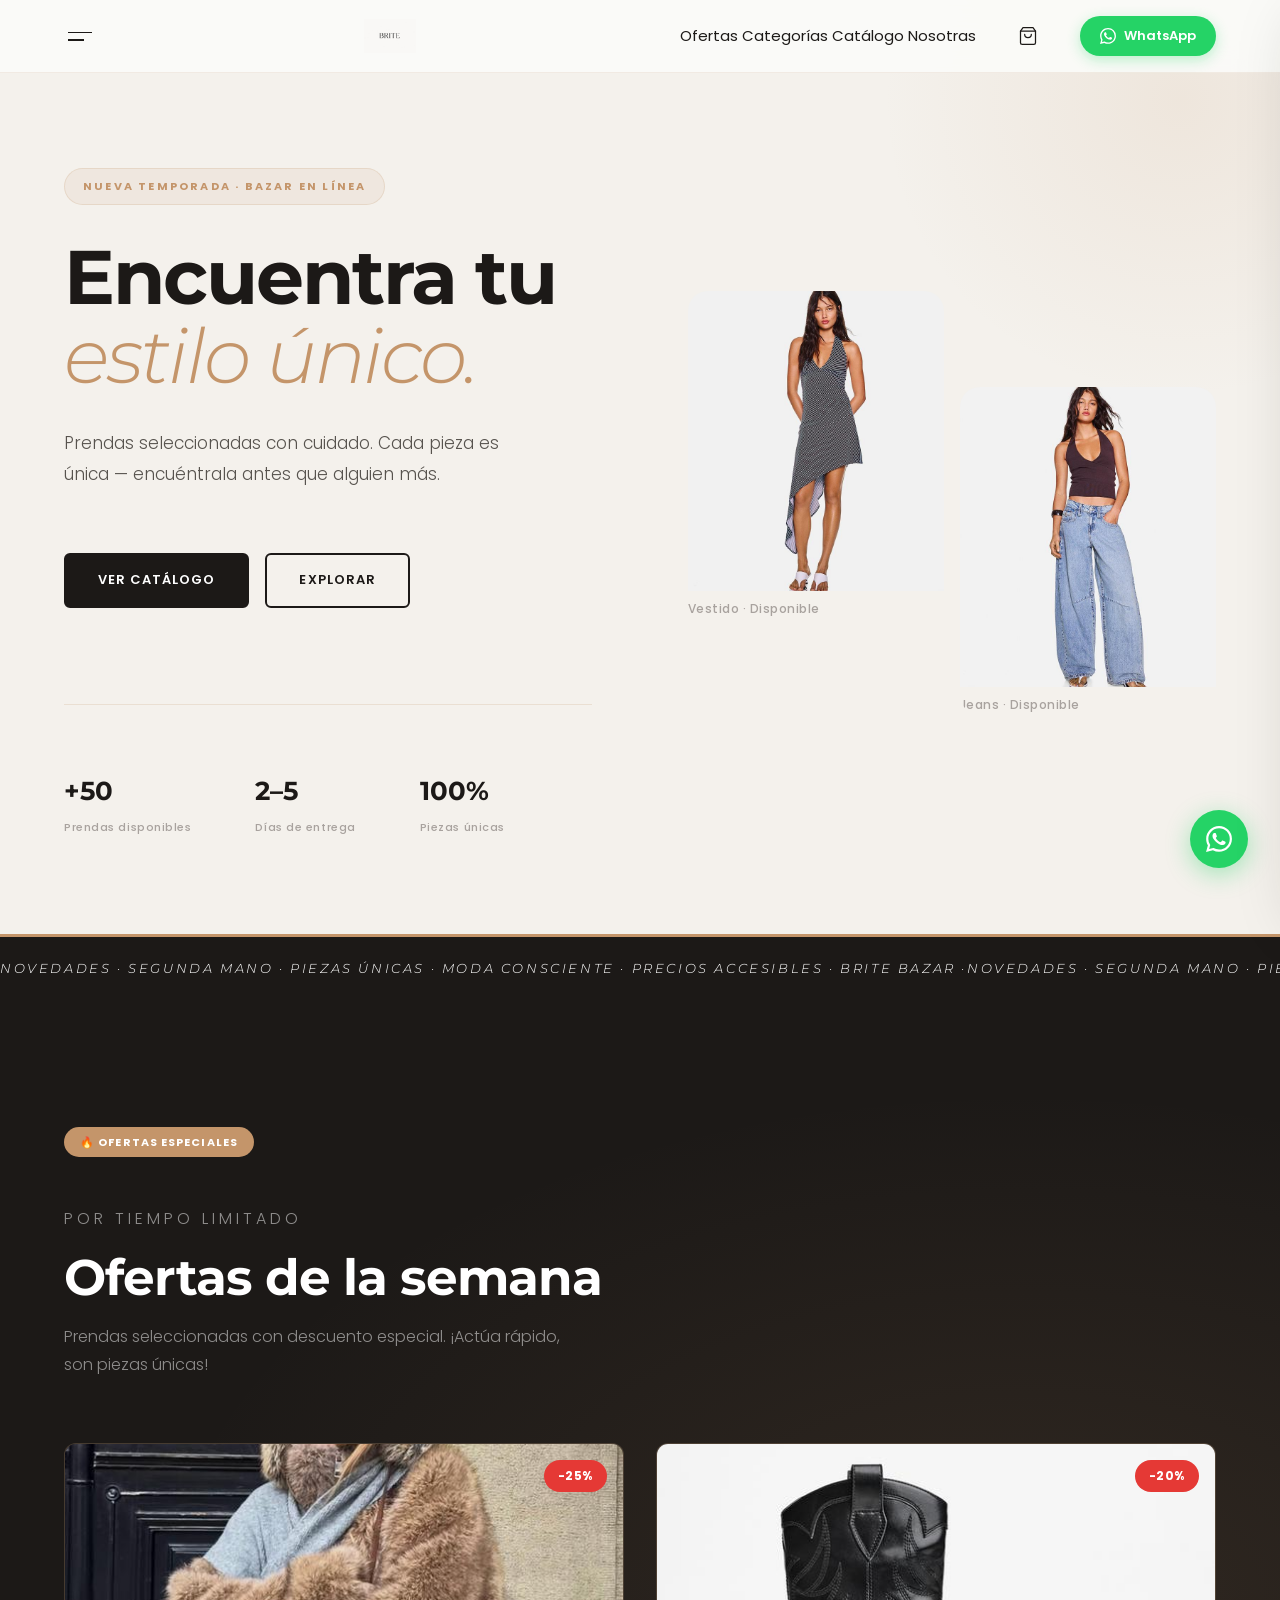
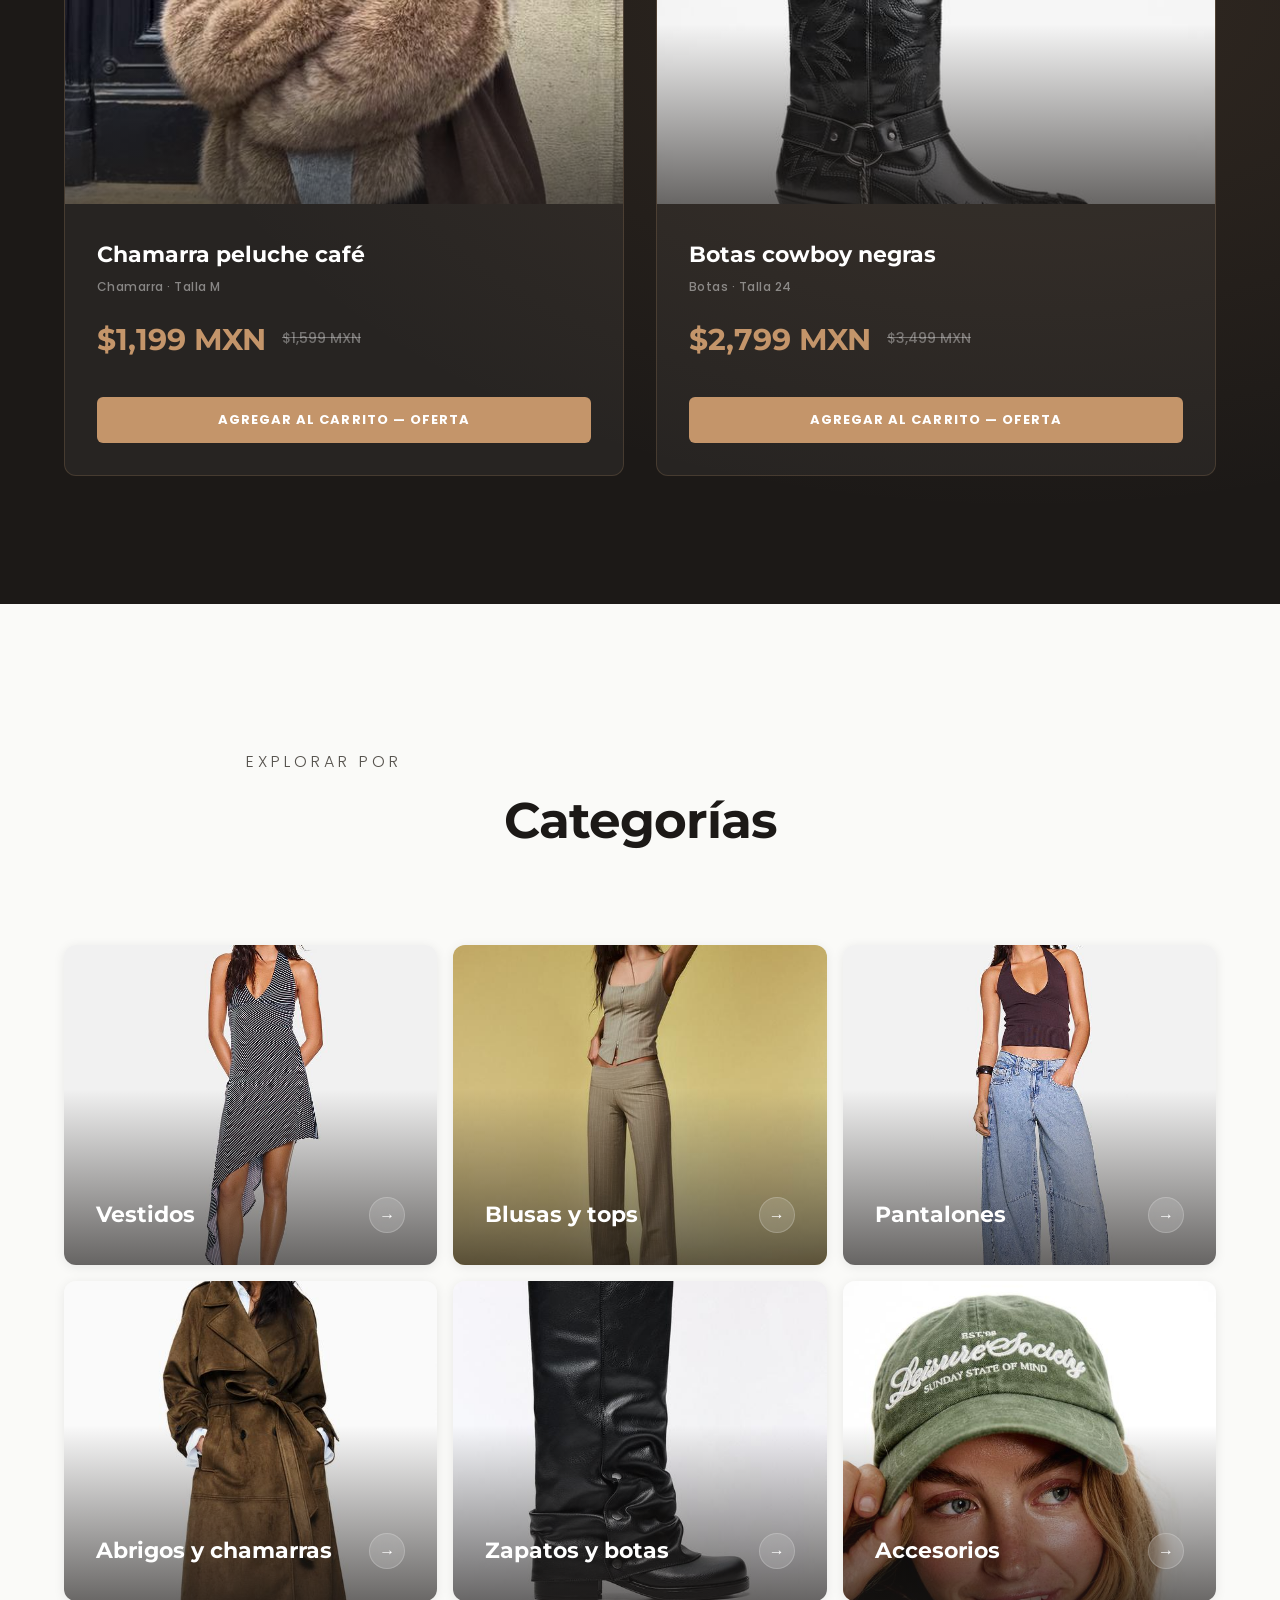
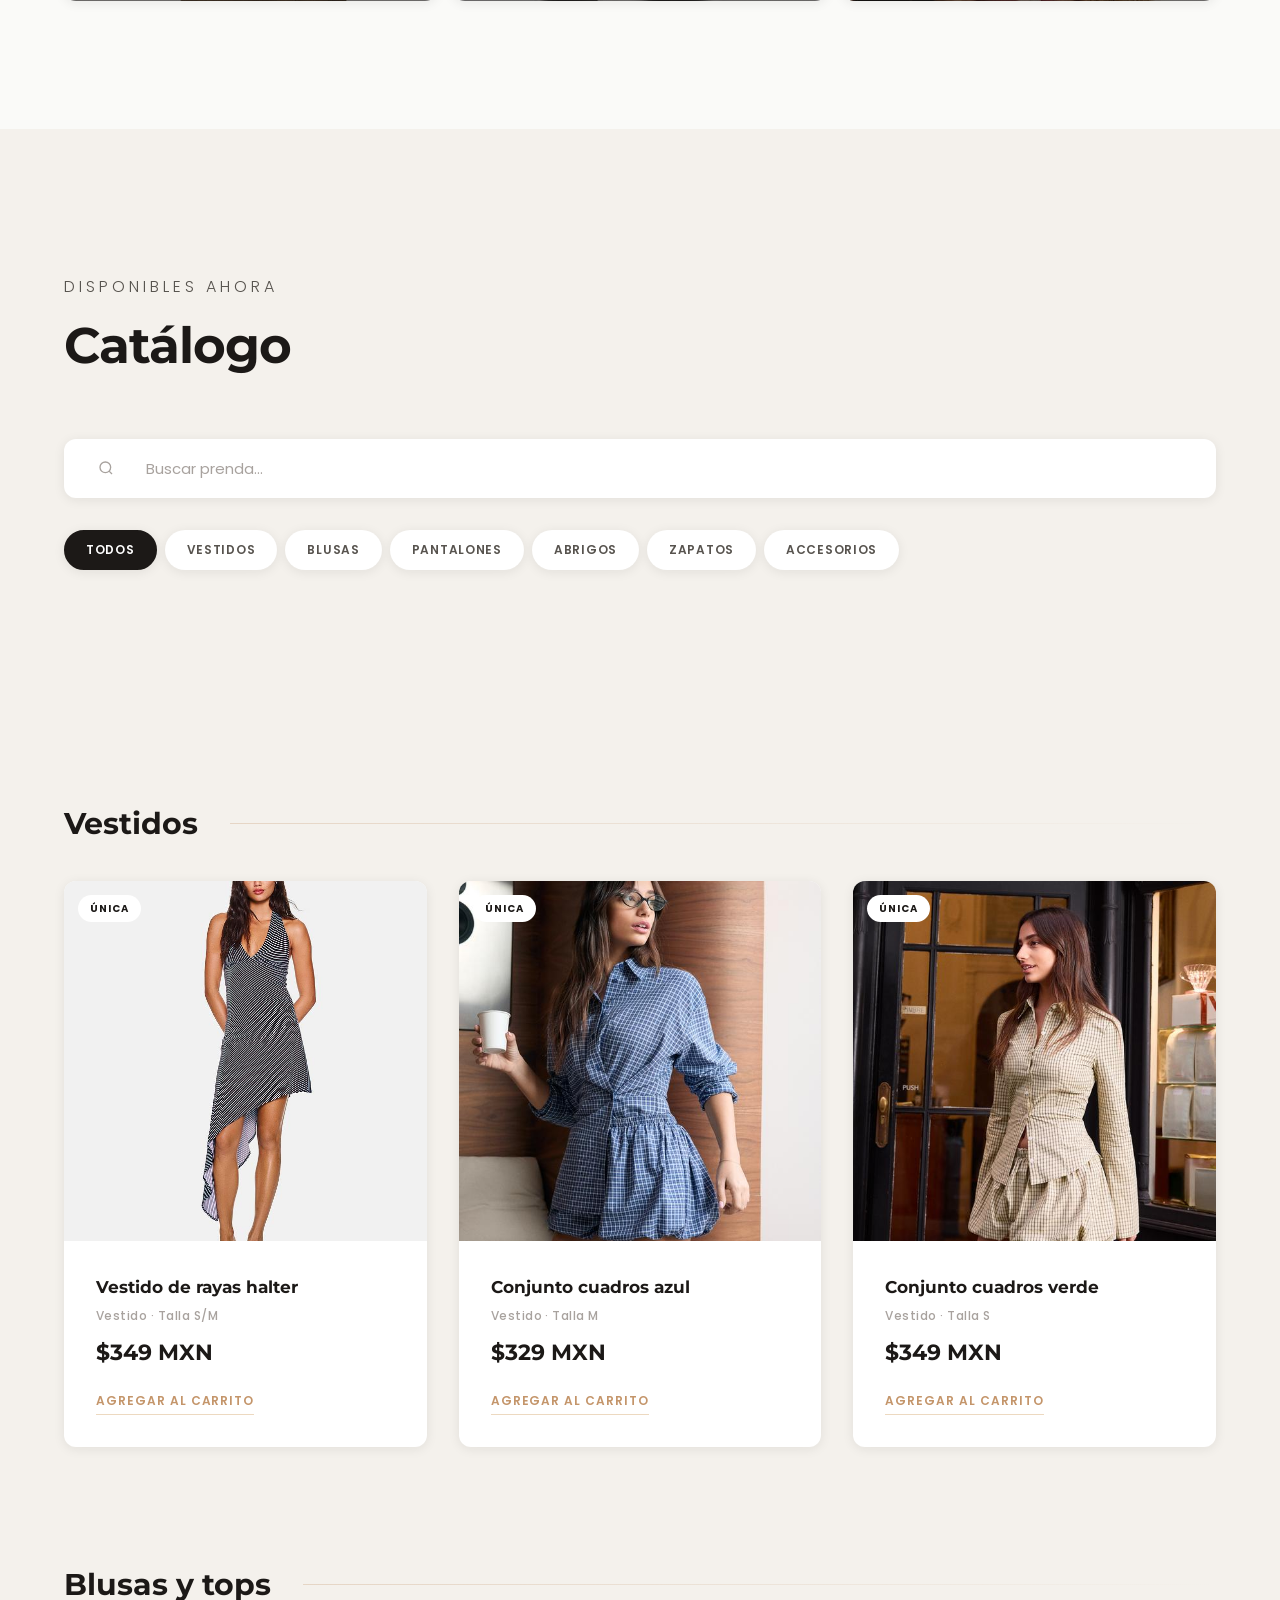
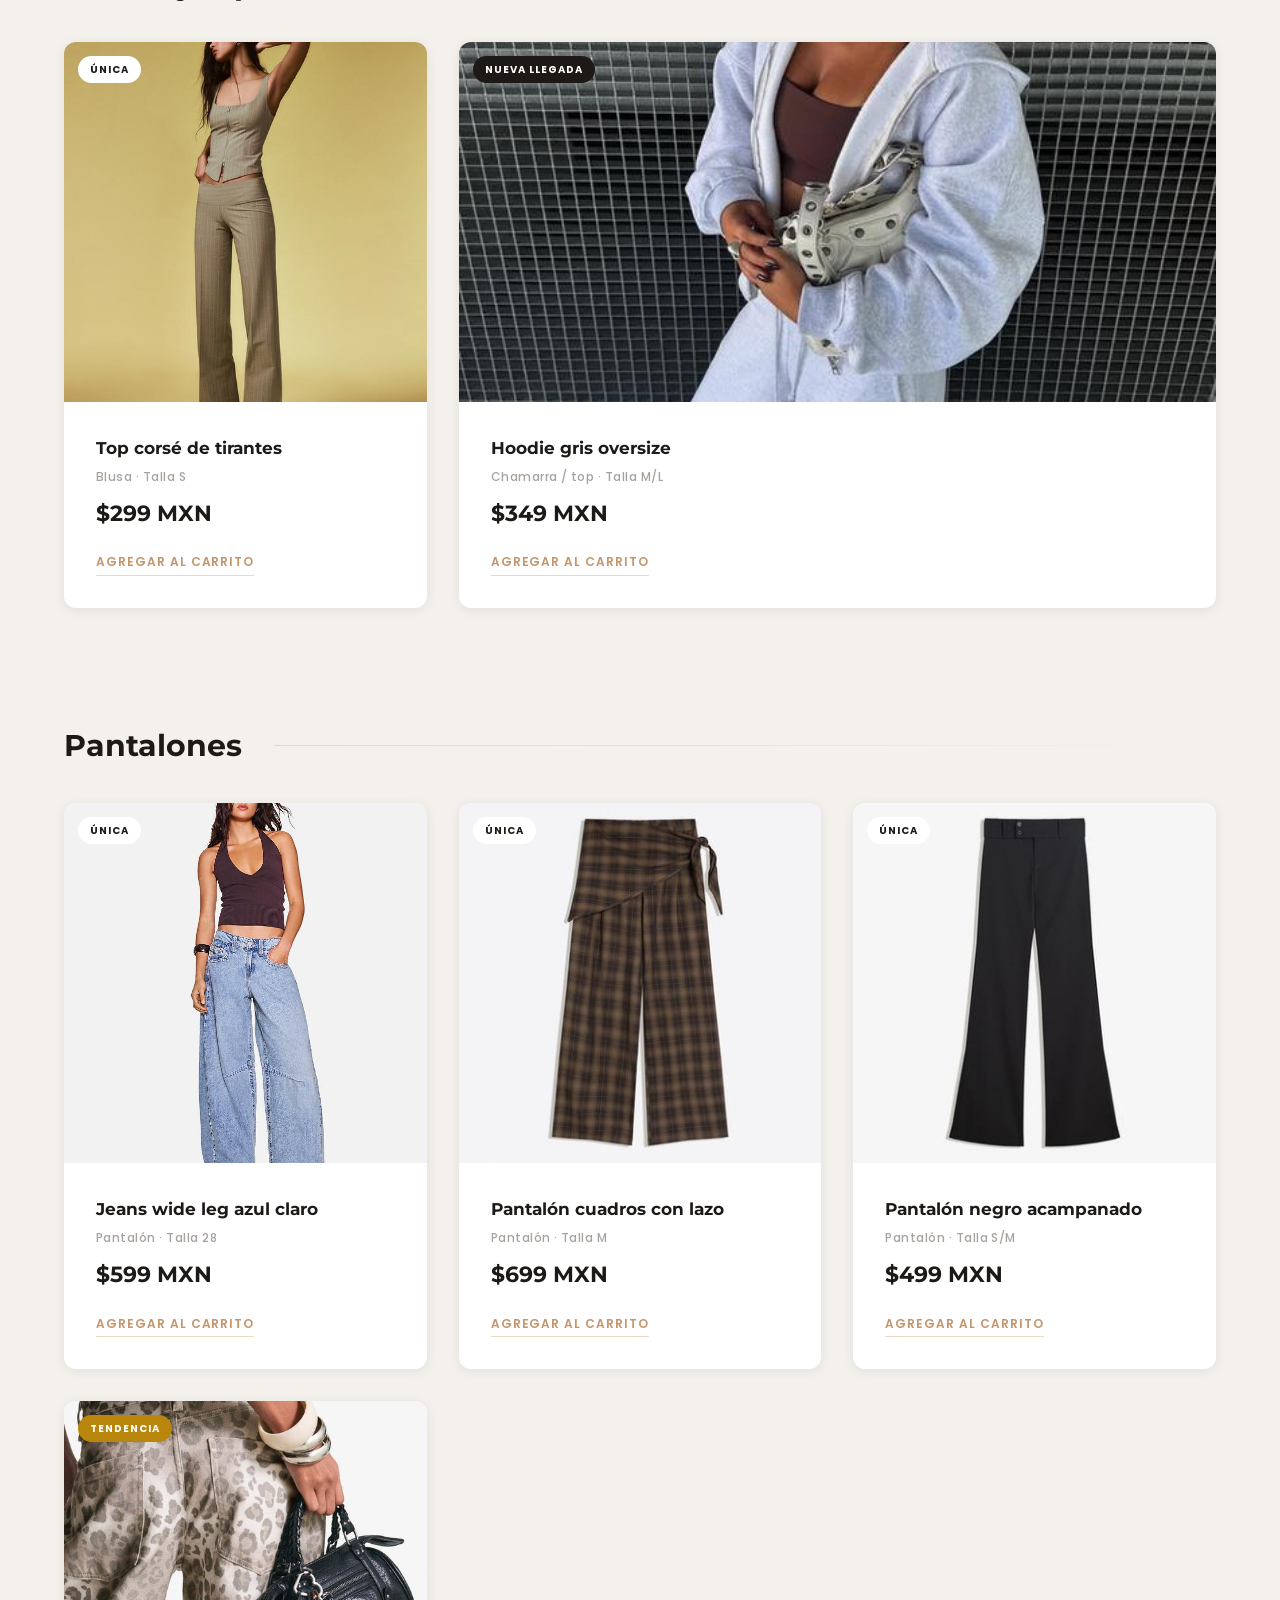
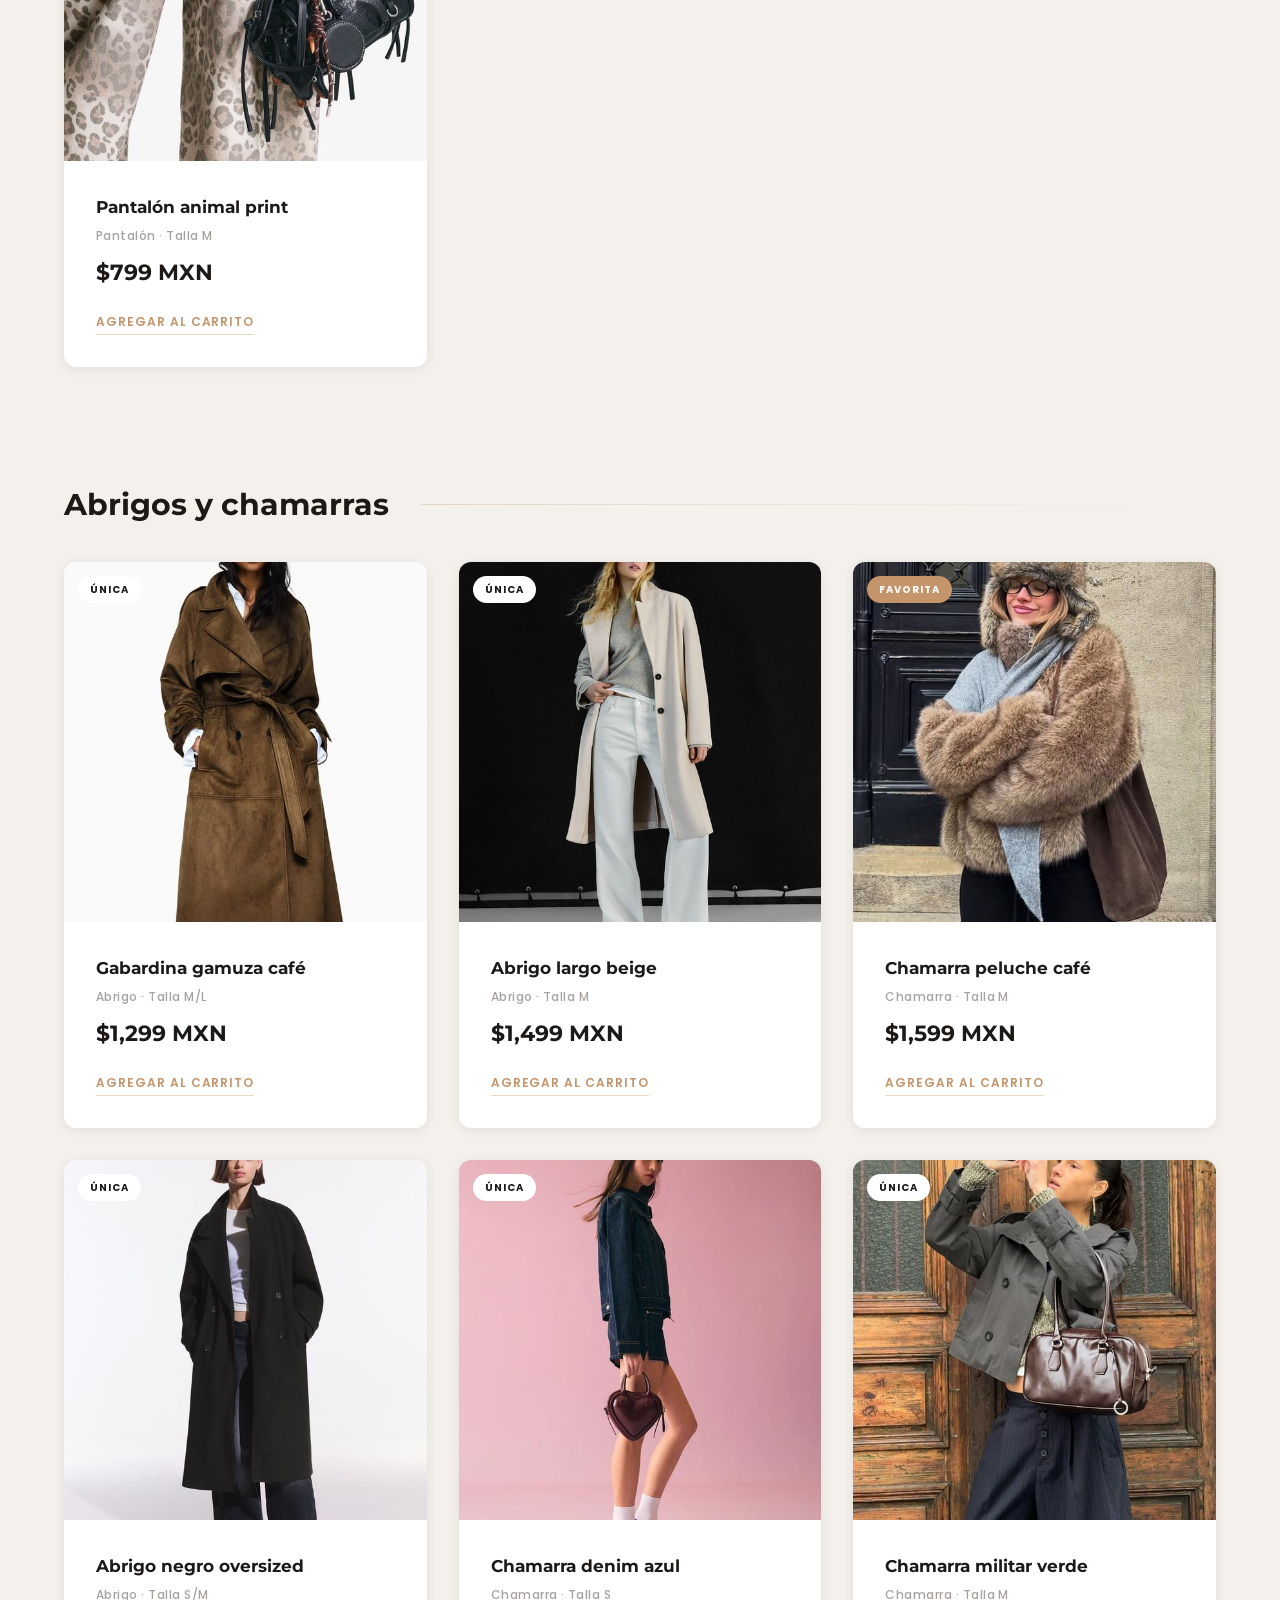
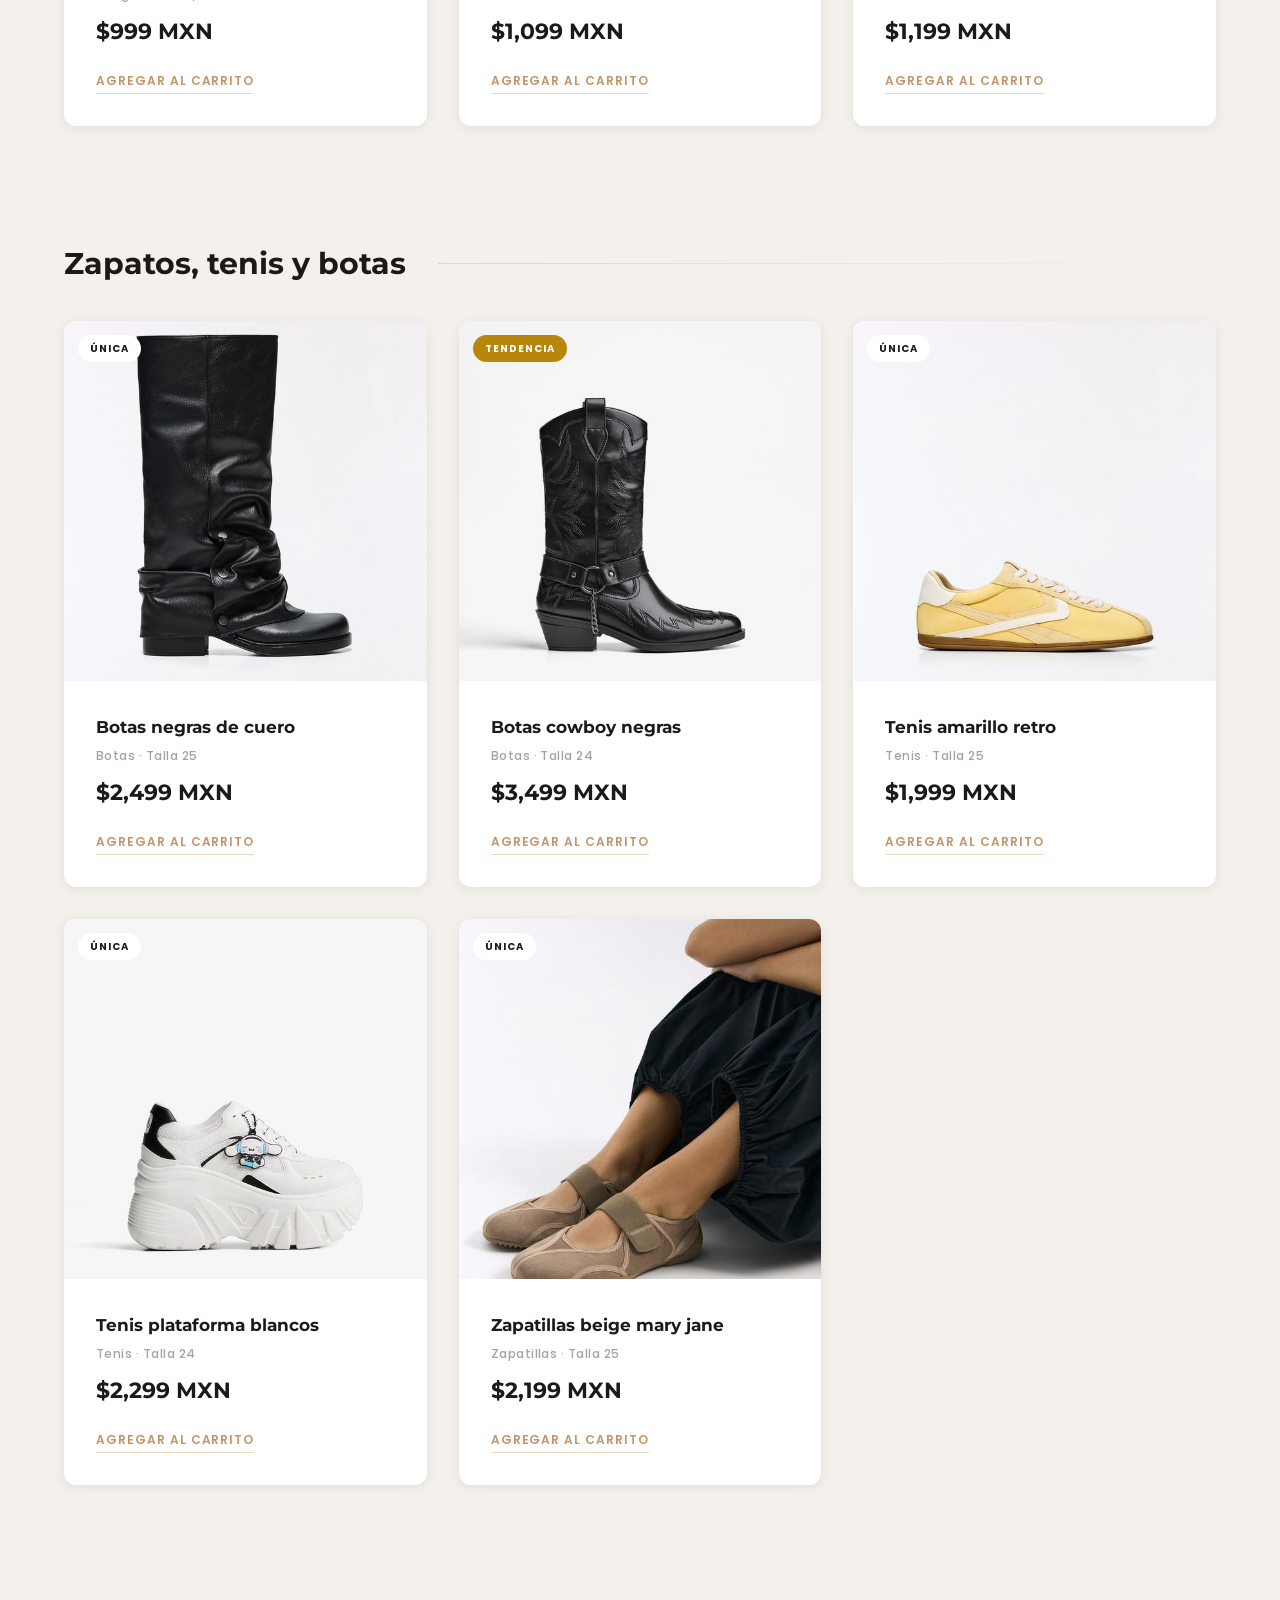
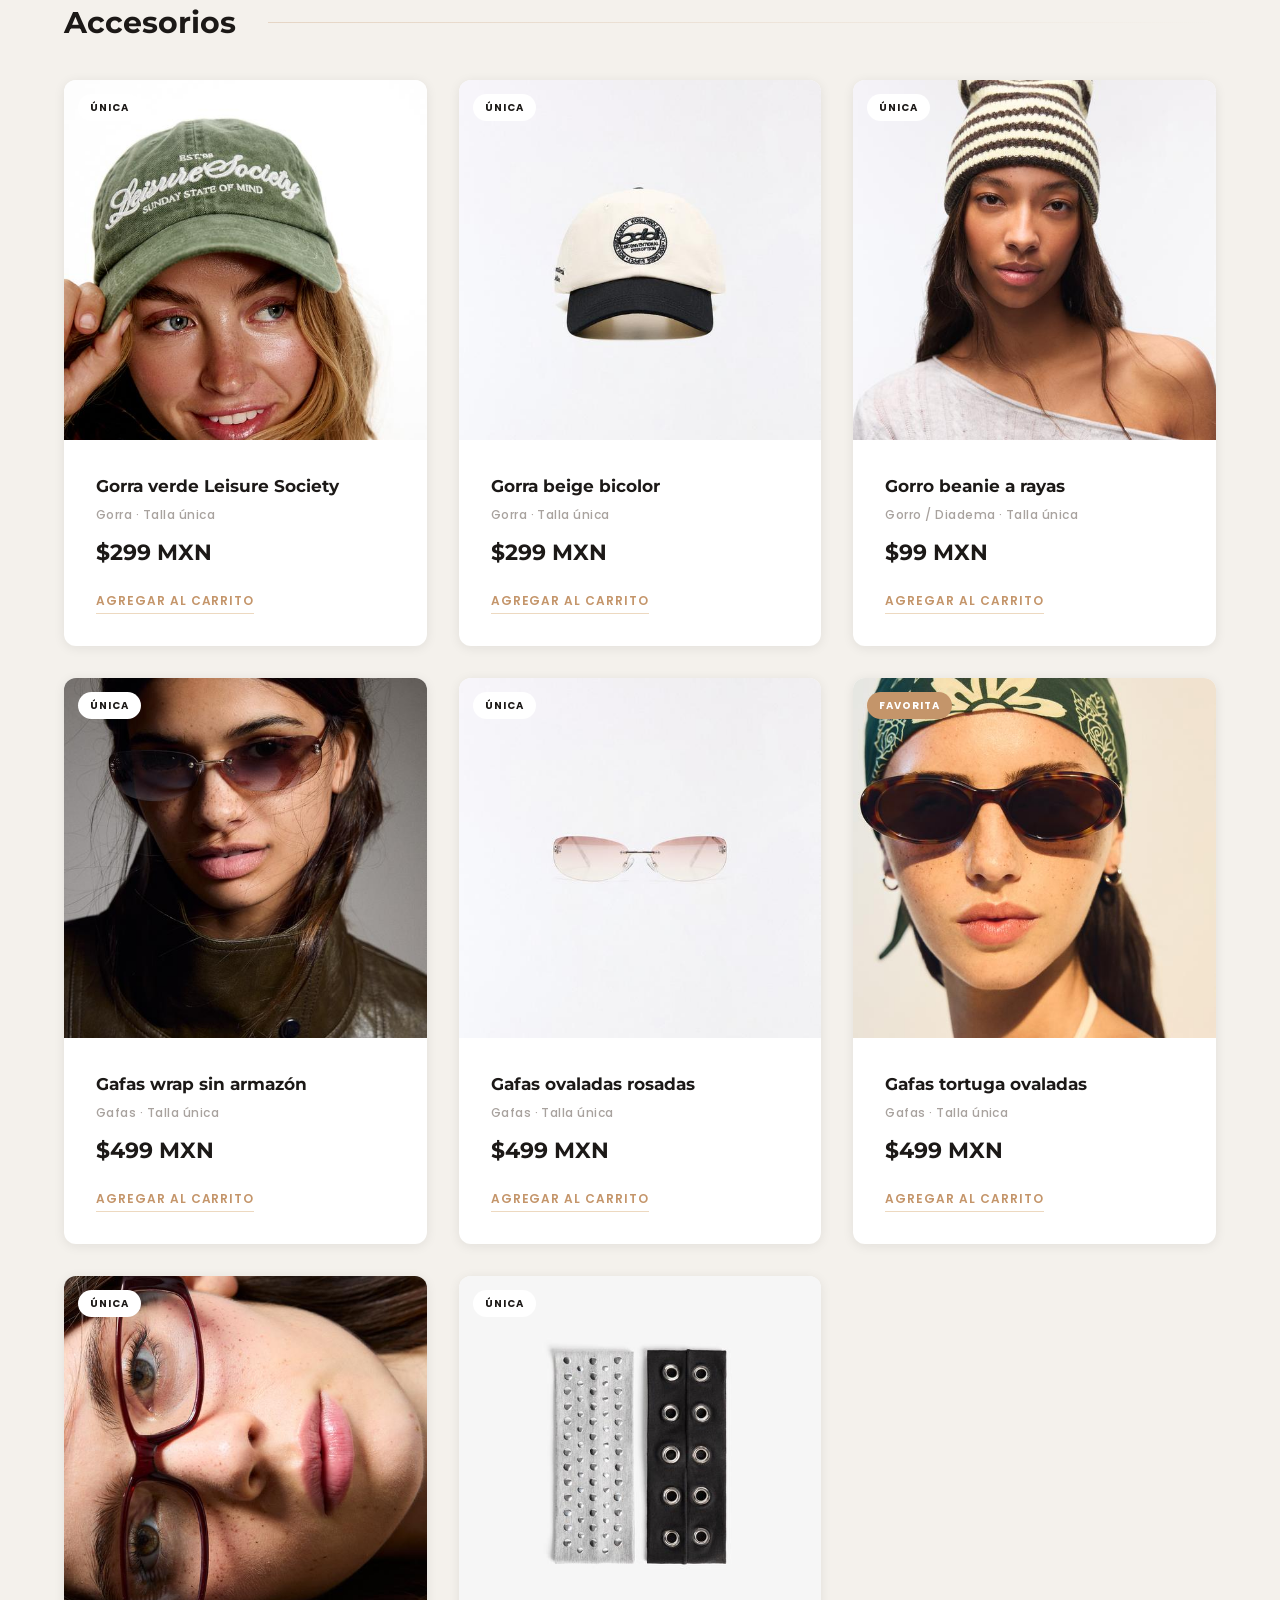
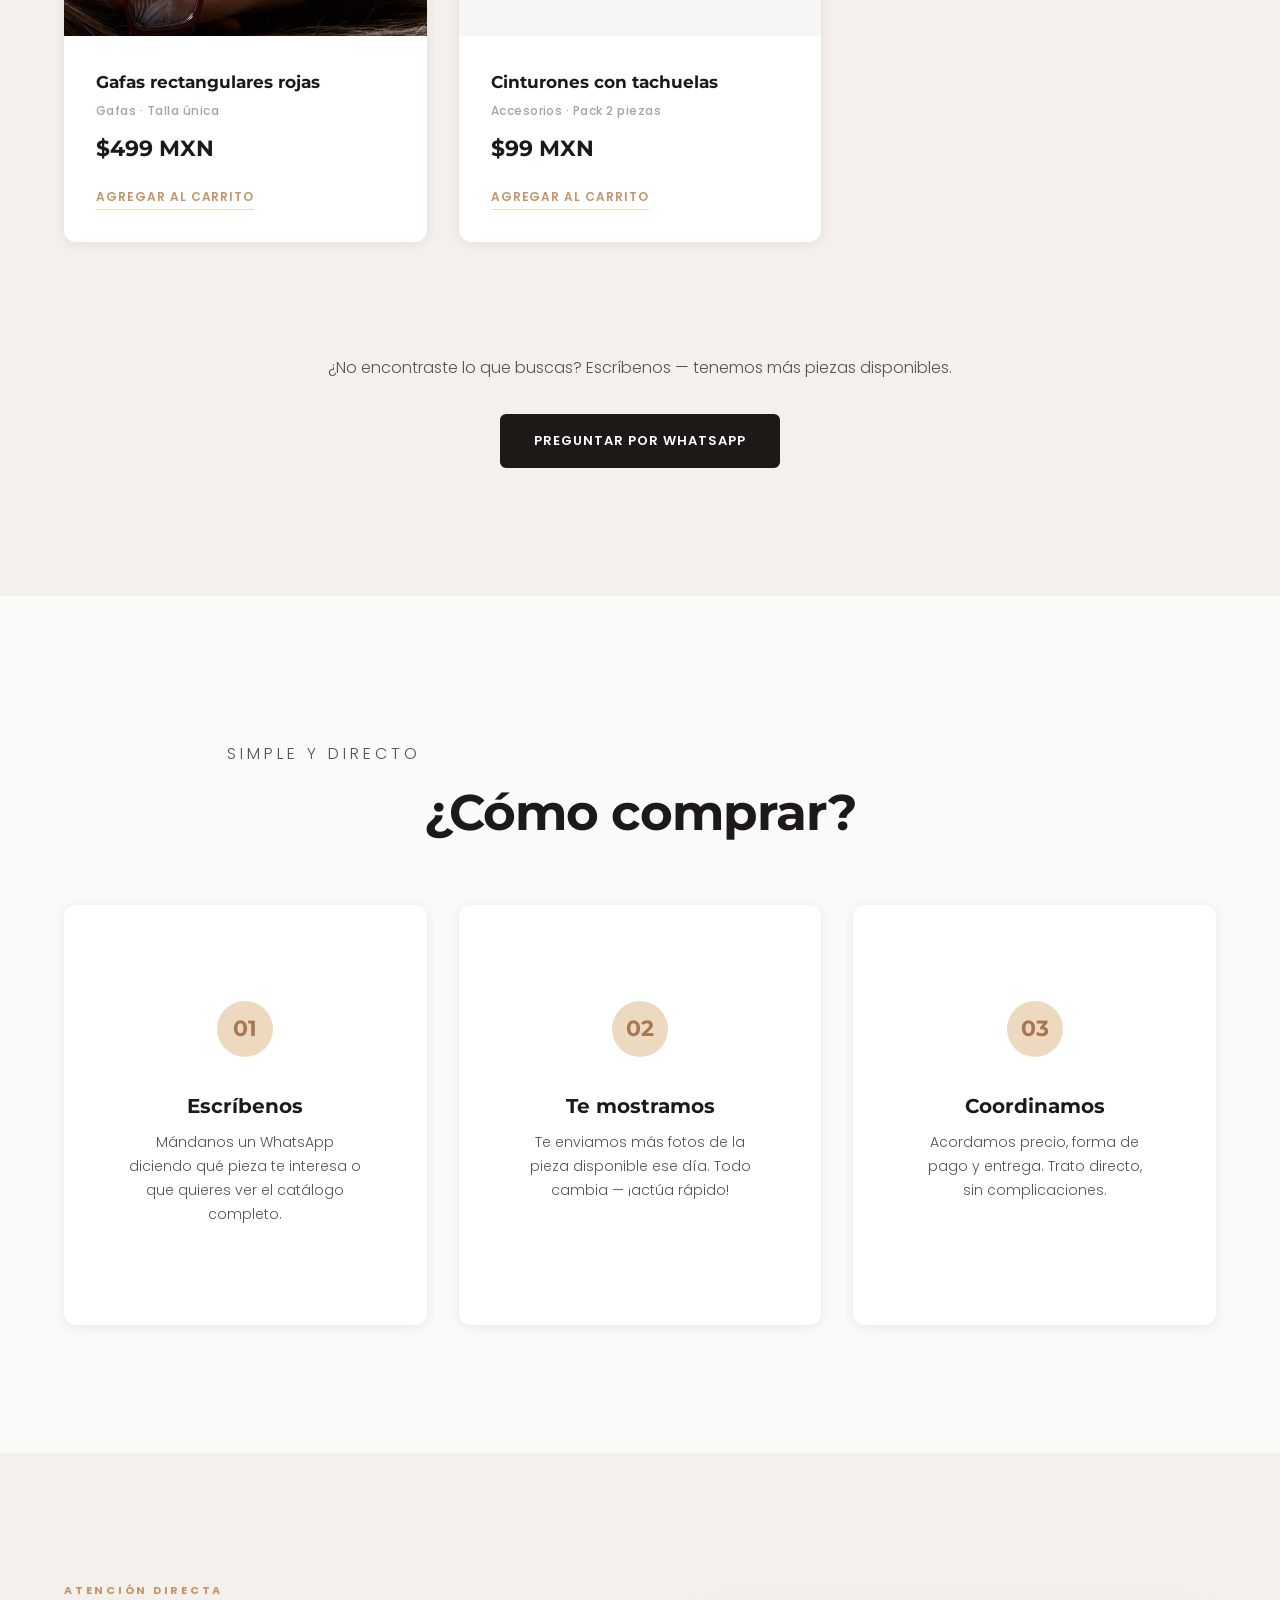
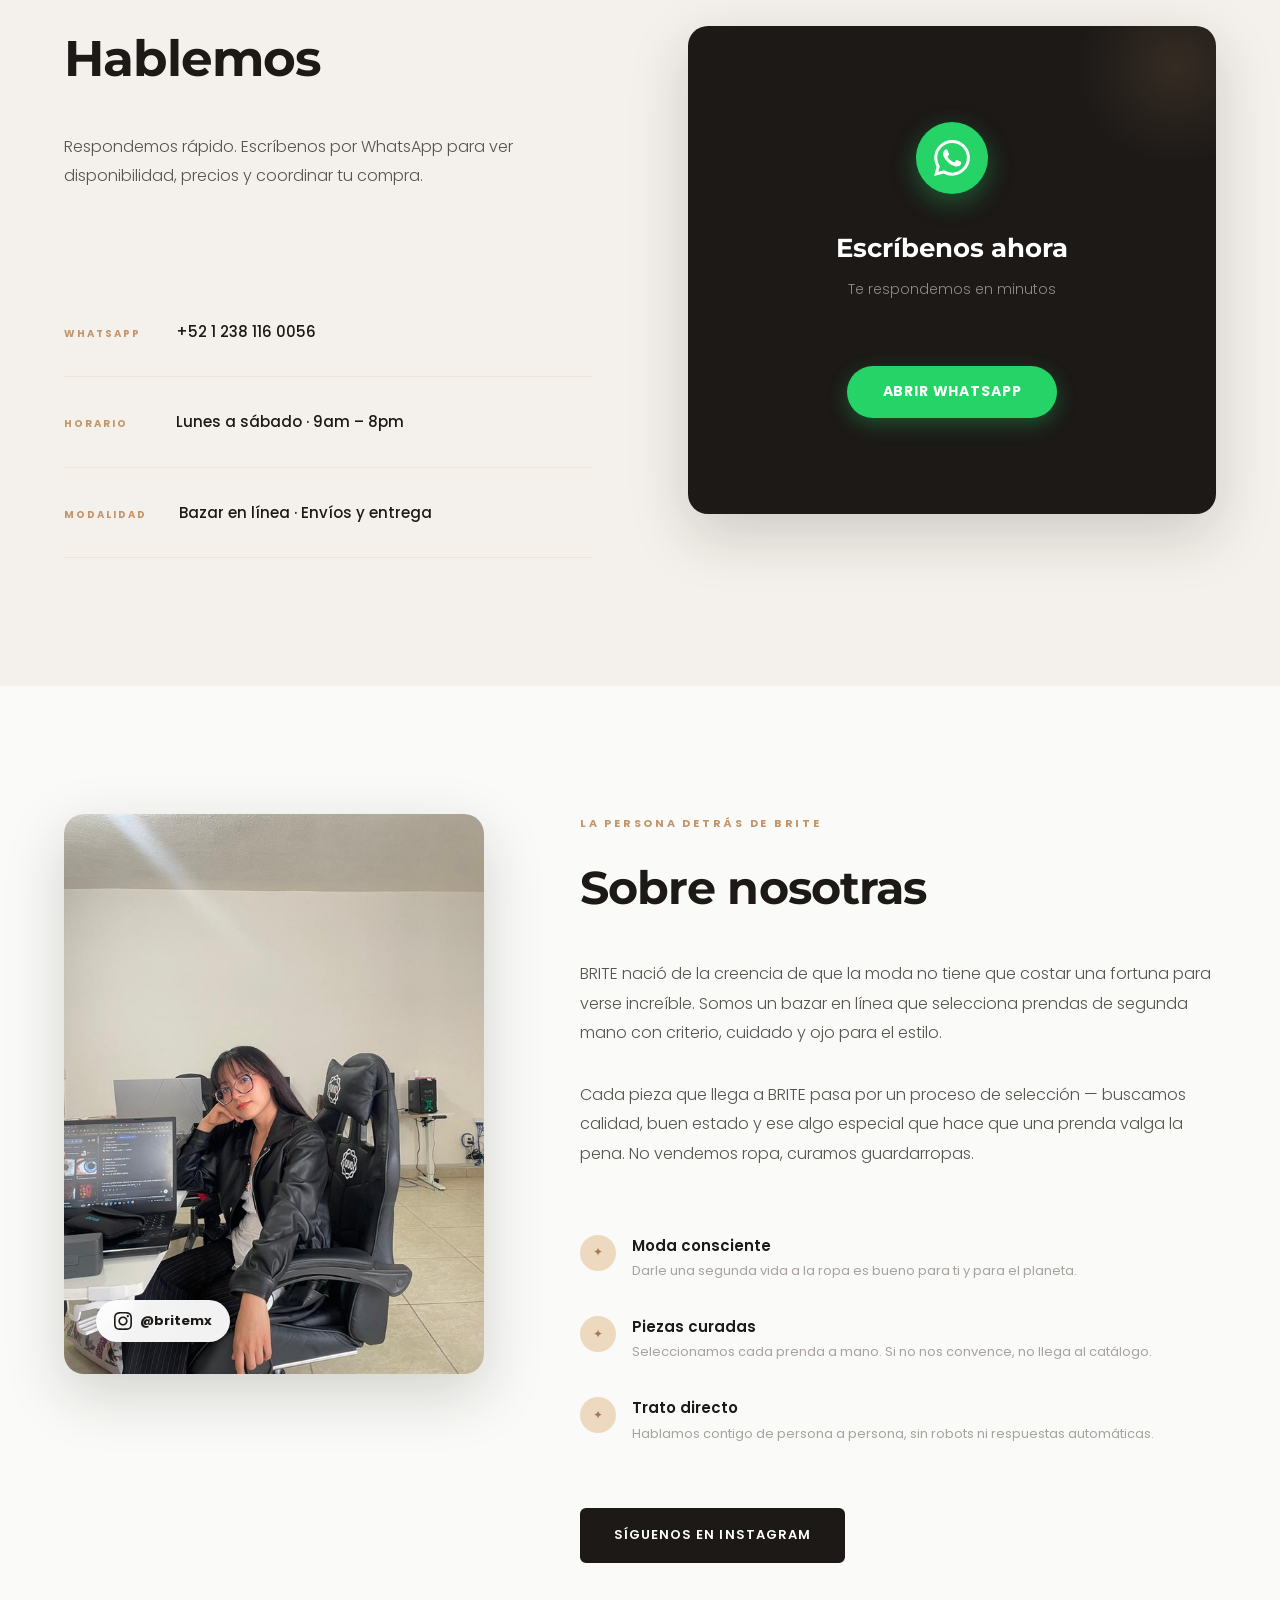
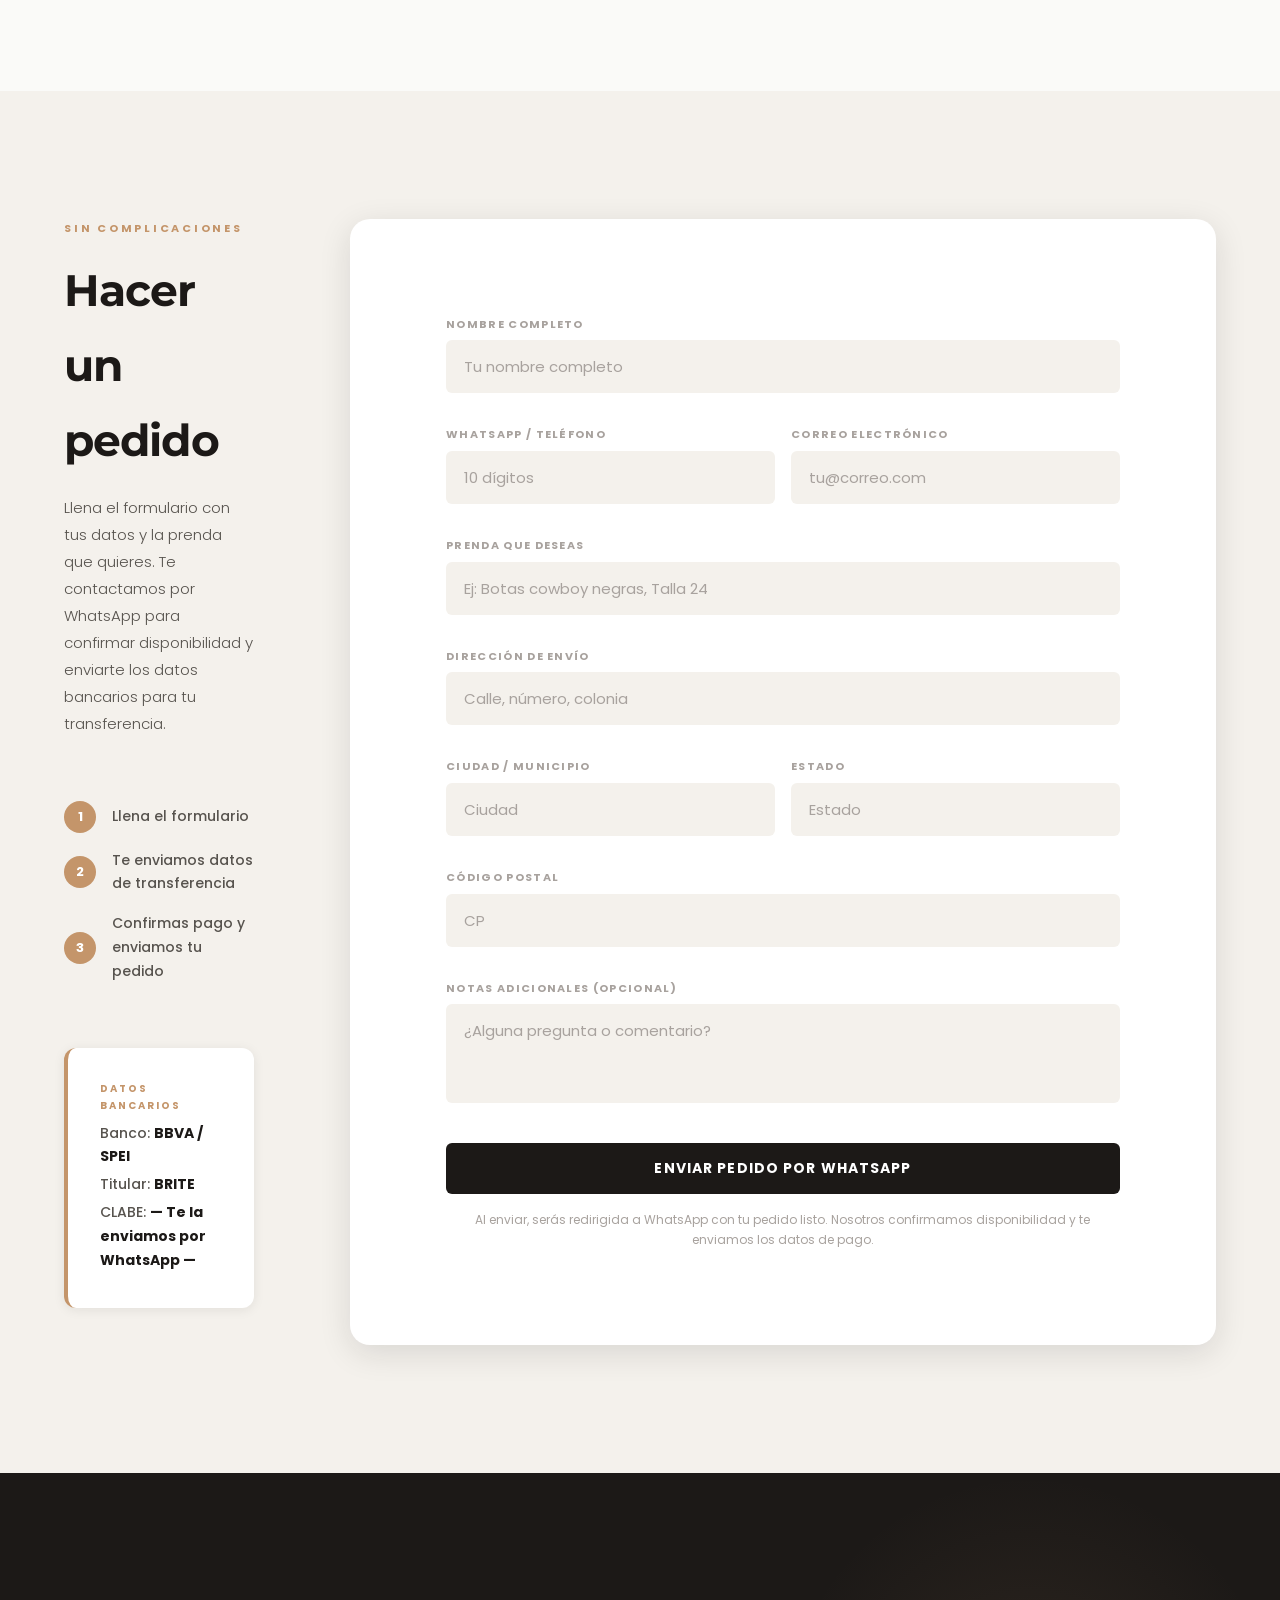
==== commit e29043f9: "Add files via upload" ====
--- a/index.html
+++ b/index.html
@@ -3,9 +3,15 @@
 <head>
   <meta charset="UTF-8">
   <meta name="viewport" content="width=device-width, initial-scale=1.0">
-  <title>BRITE — Bazar de Ropa</title>
+  <title>BRITE — Bazar de Ropa de Segunda Mano</title>
+  <meta name="description" content="BRITE — Bazar de ropa de segunda mano. Prendas seleccionadas, únicas y a buen precio. Envíos a todo México.">
+  <meta property="og:title" content="BRITE — Bazar de Ropa">
+  <meta property="og:description" content="Prendas de segunda mano seleccionadas. Cada pieza es única.">
+  <meta property="og:image" content="imgs/logo.jpg">
+  <link rel="icon" type="image/x-icon" href="favicon.ico">
+  <link rel="apple-touch-icon" href="imgs/apple-icon.png">
   <link rel="preconnect" href="https://fonts.googleapis.com">
-  <link href="https://fonts.googleapis.com/css2?family=Cormorant+Garamond:ital,wght@0,300;0,400;0,600;1,300;1,400&family=DM+Sans:wght@300;400;500&display=swap" rel="stylesheet">
+  <link href="https://fonts.googleapis.com/css2?family=Montserrat:ital,wght@0,300;0,400;0,500;0,600;0,700;1,300;1,400&family=Poppins:wght@300;400;500;600;700&display=swap" rel="stylesheet">
   <link rel="stylesheet" href="estilo.css">
 </head>
 <body>
@@ -18,8 +24,14 @@
           <span></span><span></span>
         </button>
       </div>
-      <a class="nav-brand" href="#">BRITE</a>
+      <a class="nav-brand" href="#"><img src="imgs/logo-simple.jpg" alt="BRITE" class="nav-logo-img"></a>
       <div class="nav-right">
+        <nav class="nav-links">
+          <a href="#ofertas" class="nav-link">Ofertas</a>
+          <a href="#categorias" class="nav-link">Categorías</a>
+          <a href="#catalogo" class="nav-link">Catálogo</a>
+          <a href="#sobre" class="nav-link">Nosotras</a>
+        </nav>
         <div id="carritoIcon" class="carrito-icon" onclick="abrirCarrito()">
           <svg width="20" height="20" viewBox="0 0 24 24" fill="none" stroke="currentColor" stroke-width="1.5" stroke-linecap="round" stroke-linejoin="round"><path d="M6 2L3 6v14a2 2 0 002 2h14a2 2 0 002-2V6l-3-4z"/><line x1="3" y1="6" x2="21" y2="6"/><path d="M16 10a4 4 0 01-8 0"/></svg>
           <span id="carritoCount" class="carrito-count">0</span>
@@ -32,22 +44,38 @@
     </nav>
     <div class="mobile-menu" id="mobileMenu">
       <a href="#novedades" onclick="toggleMenu()">Novedades</a>
+      <a href="#ofertas" onclick="toggleMenu()">Ofertas 🔥</a>
       <a href="#categorias" onclick="toggleMenu()">Categorías</a>
       <a href="#catalogo" onclick="toggleMenu()">Catálogo</a>
+      <a href="#sobre" onclick="toggleMenu()">Sobre BRITE</a>
       <a href="#pedido" onclick="toggleMenu()">Hacer pedido</a>
       <a href="#contacto" onclick="toggleMenu()">Contacto</a>
     </div>
   </header>
 
   <!-- ══ HERO ══ -->
-  <section class="hero" id="inicio">
+  <section class="hero" id="inicio" style="--hero-bg: url(imgs/M_slide_woman_dresses_-1.jpg)">
     <div class="hero-content">
       <span class="hero-tag">Nueva temporada · Bazar en línea</span>
-      <h1 class="hero-title">Segunda mano,<br><em>primer amor.</em></h1>
+      <h1 class="hero-title">Encuentra tu<br><em>estilo único.</em></h1>
       <p class="hero-desc">Prendas seleccionadas con cuidado. Cada pieza es única — encuéntrala antes que alguien más.</p>
       <div class="hero-actions">
         <a class="btn-primary" href="https://wa.me/5212381160056?text=Hola%20BRITE%2C%20quiero%20ver%20las%20prendas%20disponibles" target="_blank">Ver catálogo</a>
         <a class="btn-ghost" href="#catalogo">Explorar</a>
+      </div>
+      <div class="hero-stats">
+        <div>
+          <span class="hero-stat-num">+50</span>
+          <span class="hero-stat-label">Prendas disponibles</span>
+        </div>
+        <div>
+          <span class="hero-stat-num">2–5</span>
+          <span class="hero-stat-label">Días de entrega</span>
+        </div>
+        <div>
+          <span class="hero-stat-num">100%</span>
+          <span class="hero-stat-label">Piezas únicas</span>
+        </div>
       </div>
     </div>
     <div class="hero-visual">
@@ -67,6 +95,56 @@
     <div class="ticker">
       <span>NOVEDADES · SEGUNDA MANO · PIEZAS ÚNICAS · MODA CONSCIENTE · PRECIOS ACCESIBLES · BRITE BAZAR · </span>
       <span>NOVEDADES · SEGUNDA MANO · PIEZAS ÚNICAS · MODA CONSCIENTE · PRECIOS ACCESIBLES · BRITE BAZAR · </span>
+    </div>
+  </section>
+
+
+  <!-- ══ OFERTAS ══ -->
+  <section class="ofertas" id="ofertas">
+    <div class="ofertas-inner">
+      <div class="ofertas-badge">🔥 Ofertas especiales</div>
+      <div class="section-head">
+        <p class="section-tag">Por tiempo limitado</p>
+        <h2>Ofertas de la semana</h2>
+        <p>Prendas seleccionadas con descuento especial. ¡Actúa rápido, son piezas únicas!</p>
+      </div>
+      <div class="ofertas-grid">
+
+        <div class="oferta-card">
+          <div class="oferta-img">
+            <img src="imgs/06637407830-p.jpg" alt="Chamarra peluche café" onclick="abrirZoom(this)">
+            <div class="oferta-img-overlay"></div>
+            <span class="oferta-descuento">-25%</span>
+          </div>
+          <div class="oferta-info">
+            <p class="oferta-nombre">Chamarra peluche café</p>
+            <p class="oferta-cat">Chamarra · Talla M</p>
+            <div class="oferta-precios">
+              <span class="oferta-precio-nuevo">$1,199 MXN</span>
+              <span class="oferta-precio-original">$1,599 MXN</span>
+            </div>
+            <button class="oferta-btn" onclick="agregarCarrito('Chamarra peluche café — OFERTA', 1199, 'imgs/06637407830-p.jpg')">Agregar al carrito — Oferta</button>
+          </div>
+        </div>
+
+        <div class="oferta-card">
+          <div class="oferta-img">
+            <img src="imgs/12110664040-a4o.jpg" alt="Botas cowboy negras" onclick="abrirZoom(this)">
+            <div class="oferta-img-overlay"></div>
+            <span class="oferta-descuento">-20%</span>
+          </div>
+          <div class="oferta-info">
+            <p class="oferta-nombre">Botas cowboy negras</p>
+            <p class="oferta-cat">Botas · Talla 24</p>
+            <div class="oferta-precios">
+              <span class="oferta-precio-nuevo">$2,799 MXN</span>
+              <span class="oferta-precio-original">$3,499 MXN</span>
+            </div>
+            <button class="oferta-btn" onclick="agregarCarrito('Botas cowboy negras — OFERTA', 2799, 'imgs/12110664040-a4o.jpg')">Agregar al carrito — Oferta</button>
+          </div>
+        </div>
+
+      </div>
     </div>
   </section>
 
@@ -130,12 +208,21 @@
       <p class="filtro-resultado" id="filtroResultado"></p>
     </div>
 
+    <div class="empty-state" id="emptyState">
+      <div class="empty-state-icon">✦</div>
+      <h4>Sin resultados</h4>
+      <p>No encontramos prendas con esa búsqueda.</p>
+      <button class="btn-primary" onclick="limpiarBusqueda(); setFiltro(document.querySelector('.filtro-btn'))">Ver todo el catálogo</button>
+    </div>
+
     <!-- VESTIDOS -->
     <div class="cat-section-title" id="vestidos">Vestidos</div>
     <div class="product-grid">
       <div class="product-card reveal" data-cat="vestidos" data-nombre="vestido de rayas halter">
+        <div class="product-hover-overlay"></div>
         <div class="product-img">
           <img src="imgs/M_slide_woman_dresses_-1.jpg" alt="Vestido de rayas" onclick="abrirZoom(this)">
+        <div class="product-img-overlay"><button class="btn-carrito-flotante" onclick="agregarCarrito('Vestido de rayas halter', 349, 'imgs/M_slide_woman_dresses_-1.jpg')">＋ Agregar al carrito</button></div>
           <span class="badge">Única</span>
         </div>
         <div class="product-info">
@@ -146,6 +233,7 @@
         </div>
       </div>
       <div class="product-card reveal" data-cat="vestidos" data-nombre="conjunto cuadros azul">
+        <div class="product-hover-overlay"></div>
         <div class="product-img">
           <img src="imgs/01159741407-p.jpg" alt="Vestido cuadros azul" onclick="abrirZoom(this)">
           <span class="badge">Única</span>
@@ -158,6 +246,7 @@
         </div>
       </div>
       <div class="product-card reveal" data-cat="vestidos" data-nombre="conjunto cuadros verde">
+        <div class="product-hover-overlay"></div>
         <div class="product-img">
           <img src="imgs/01159741711-p.jpg" alt="Conjunto cuadros verde" onclick="abrirZoom(this)">
           <span class="badge">Única</span>
@@ -175,8 +264,10 @@
     <div class="cat-section-title" id="blusas">Blusas y tops</div>
     <div class="product-grid">
       <div class="product-card reveal" data-cat="blusas" data-nombre="top corsé de tirantes">
+        <div class="product-hover-overlay"></div>
         <div class="product-img">
           <img src="imgs/01097741505-p.jpg" alt="Top de tirantes con pantalón" onclick="abrirZoom(this)">
+        <div class="product-img-overlay"><button class="btn-carrito-flotante" onclick="agregarCarrito('Top corsé de tirantes', 299, 'imgs/01097741505-p.jpg')">＋ Agregar al carrito</button></div>
           <span class="badge">Única</span>
         </div>
         <div class="product-info">
@@ -187,6 +278,7 @@
         </div>
       </div>
       <div class="product-card reveal product-card--wide">
+        <div class="product-hover-overlay"></div>
         <div class="product-img">
           <img src="imgs/05111190812-p1.jpg" alt="Hoodie gris oversize" onclick="abrirZoom(this)">
           <span class="badge badge--dark">Nueva llegada</span>
@@ -204,8 +296,10 @@
     <div class="cat-section-title" id="pantalones">Pantalones</div>
     <div class="product-grid">
       <div class="product-card reveal" data-cat="pantalones" data-nombre="jeans wide leg azul claro">
+        <div class="product-hover-overlay"></div>
         <div class="product-img">
           <img src="imgs/M_slide_woman_jeans_-1.jpg" alt="Jeans wide leg" onclick="abrirZoom(this)">
+        <div class="product-img-overlay"><button class="btn-carrito-flotante" onclick="agregarCarrito('Jeans wide leg azul claro', 599, 'imgs/M_slide_woman_jeans_-1.jpg')">＋ Agregar al carrito</button></div>
           <span class="badge">Única</span>
         </div>
         <div class="product-info">
@@ -216,6 +310,7 @@
         </div>
       </div>
       <div class="product-card reveal" data-cat="pantalones" data-nombre="pantalón cuadros con lazo">
+        <div class="product-hover-overlay"></div>
         <div class="product-img">
           <img src="imgs/01209172700-a4o.jpg" alt="Pantalón cuadros café" onclick="abrirZoom(this)">
           <span class="badge">Única</span>
@@ -228,6 +323,7 @@
         </div>
       </div>
       <div class="product-card reveal" data-cat="pantalones" data-nombre="pantalón negro acampanado">
+        <div class="product-hover-overlay"></div>
         <div class="product-img">
           <img src="imgs/05112741800-a4o.jpg" alt="Pantalón negro acampanado" onclick="abrirZoom(this)">
           <span class="badge">Única</span>
@@ -240,9 +336,10 @@
         </div>
       </div>
       <div class="product-card reveal" data-cat="pantalones" data-nombre="pantalón animal print">
+        <div class="product-hover-overlay"></div>
         <div class="product-img">
           <img src="imgs/08990184800-p.jpg" alt="Pantalón animal print" onclick="abrirZoom(this)">
-          <span class="badge badge--dark">Tendencia</span>
+          <span class="badge badge--trend">Tendencia</span>
         </div>
         <div class="product-info">
           <p class="product-name">Pantalón animal print</p>
@@ -257,8 +354,10 @@
     <div class="cat-section-title" id="chamarras">Abrigos y chamarras</div>
     <div class="product-grid">
       <div class="product-card reveal" data-cat="abrigos" data-nombre="gabardina gamuza café">
+        <div class="product-hover-overlay"></div>
         <div class="product-img">
           <img src="imgs/01142200830-p.jpg" alt="Gabardina café ante" onclick="abrirZoom(this)">
+        <div class="product-img-overlay"><button class="btn-carrito-flotante" onclick="agregarCarrito('Gabardina gamuza café', 1299, 'imgs/01142200830-p.jpg')">＋ Agregar al carrito</button></div>
           <span class="badge">Única</span>
         </div>
         <div class="product-info">
@@ -269,6 +368,7 @@
         </div>
       </div>
       <div class="product-card reveal" data-cat="abrigos" data-nombre="abrigo largo beige">
+        <div class="product-hover-overlay"></div>
         <div class="product-img">
           <img src="imgs/01688006774-p.jpg" alt="Abrigo beige largo" onclick="abrirZoom(this)">
           <span class="badge">Única</span>
@@ -281,9 +381,10 @@
         </div>
       </div>
       <div class="product-card reveal" data-cat="abrigos" data-nombre="chamarra peluche café">
+        <div class="product-hover-overlay"></div>
         <div class="product-img">
           <img src="imgs/06637407830-p.jpg" alt="Chamarra peluche café" onclick="abrirZoom(this)">
-          <span class="badge badge--dark">Favorita</span>
+          <span class="badge badge--gold">Favorita</span>
         </div>
         <div class="product-info">
           <p class="product-name">Chamarra peluche café</p>
@@ -293,6 +394,7 @@
         </div>
       </div>
       <div class="product-card reveal" data-cat="abrigos" data-nombre="abrigo negro oversized">
+        <div class="product-hover-overlay"></div>
         <div class="product-img">
           <img src="imgs/06891200800-p.jpg" alt="Abrigo negro oversized" onclick="abrirZoom(this)">
           <span class="badge">Única</span>
@@ -305,6 +407,7 @@
         </div>
       </div>
       <div class="product-card reveal" data-cat="abrigos" data-nombre="chamarra denim azul">
+        <div class="product-hover-overlay"></div>
         <div class="product-img">
           <img src="imgs/08995626606-p.jpg" alt="Chamarra denim azul" onclick="abrirZoom(this)">
           <span class="badge">Única</span>
@@ -317,6 +420,7 @@
         </div>
       </div>
       <div class="product-card reveal" data-cat="abrigos" data-nombre="chamarra militar verde">
+        <div class="product-hover-overlay"></div>
         <div class="product-img">
           <img src="imgs/09022668700-p.jpg" alt="Chamarra militar verde" onclick="abrirZoom(this)">
           <span class="badge">Única</span>
@@ -334,8 +438,10 @@
     <div class="cat-section-title" id="zapatos">Zapatos, tenis y botas</div>
     <div class="product-grid">
       <div class="product-card reveal" data-cat="zapatos" data-nombre="botas negras de cuero">
+        <div class="product-hover-overlay"></div>
         <div class="product-img">
           <img src="imgs/11004764040-a4o.jpg" alt="Botas negras de cuero" onclick="abrirZoom(this)">
+        <div class="product-img-overlay"><button class="btn-carrito-flotante" onclick="agregarCarrito('Botas negras de cuero', 2499, 'imgs/11004764040-a4o.jpg')">＋ Agregar al carrito</button></div>
           <span class="badge">Única</span>
         </div>
         <div class="product-info">
@@ -346,9 +452,10 @@
         </div>
       </div>
       <div class="product-card reveal" data-cat="zapatos" data-nombre="botas cowboy negras">
+        <div class="product-hover-overlay"></div>
         <div class="product-img">
           <img src="imgs/12110664040-a4o.jpg" alt="Botas cowboy negras" onclick="abrirZoom(this)">
-          <span class="badge badge--dark">Tendencia</span>
+          <span class="badge badge--trend">Tendencia</span>
         </div>
         <div class="product-info">
           <p class="product-name">Botas cowboy negras</p>
@@ -358,6 +465,7 @@
         </div>
       </div>
       <div class="product-card reveal" data-cat="zapatos" data-nombre="tenis amarillo retro">
+        <div class="product-hover-overlay"></div>
         <div class="product-img">
           <img src="imgs/11424764202-a4o.jpg" alt="Tenis amarillo retro" onclick="abrirZoom(this)">
           <span class="badge">Única</span>
@@ -370,6 +478,7 @@
         </div>
       </div>
       <div class="product-card reveal" data-cat="zapatos" data-nombre="tenis plataforma blancos">
+        <div class="product-hover-overlay"></div>
         <div class="product-img">
           <img src="imgs/11502764001-a4o.jpg" alt="Tenis plataforma blancos" onclick="abrirZoom(this)">
           <span class="badge">Única</span>
@@ -382,6 +491,7 @@
         </div>
       </div>
       <div class="product-card reveal" data-cat="zapatos" data-nombre="zapatillas beige mary jane">
+        <div class="product-hover-overlay"></div>
         <div class="product-img">
           <img src="imgs/11542764107-g.jpg" alt="Zapatillas beige mary jane" onclick="abrirZoom(this)">
           <span class="badge">Única</span>
@@ -399,8 +509,10 @@
     <div class="cat-section-title" id="accesorios">Accesorios</div>
     <div class="product-grid">
       <div class="product-card reveal" data-cat="accesorios" data-nombre="gorra verde leisure society">
+        <div class="product-hover-overlay"></div>
         <div class="product-img">
           <img src="imgs/00733702527-p.jpg" alt="Gorra verde Leisure Society" onclick="abrirZoom(this)">
+        <div class="product-img-overlay"><button class="btn-carrito-flotante" onclick="agregarCarrito('Gorra verde Leisure Society', 299, 'imgs/00733702527-p.jpg')">＋ Agregar al carrito</button></div>
           <span class="badge">Única</span>
         </div>
         <div class="product-info">
@@ -411,6 +523,7 @@
         </div>
       </div>
       <div class="product-card reveal" data-cat="accesorios" data-nombre="gorra beige bicolor">
+        <div class="product-hover-overlay"></div>
         <div class="product-img">
           <img src="imgs/00863668712-a4o.jpg" alt="Gorra beige bicolor" onclick="abrirZoom(this)">
           <span class="badge">Única</span>
@@ -423,6 +536,7 @@
         </div>
       </div>
       <div class="product-card reveal" data-cat="accesorios" data-nombre="gorro beanie a rayas">
+        <div class="product-hover-overlay"></div>
         <div class="product-img">
           <img src="imgs/00566196319-p.jpg" alt="Gorro beanie a rayas" onclick="abrirZoom(this)">
           <span class="badge">Única</span>
@@ -435,6 +549,7 @@
         </div>
       </div>
       <div class="product-card reveal" data-cat="accesorios" data-nombre="gafas wrap sin armazón">
+        <div class="product-hover-overlay"></div>
         <div class="product-img">
           <img src="imgs/00702668700-p.jpg" alt="Gafas sin armazón wrap">
           <span class="badge">Única</span>
@@ -447,6 +562,7 @@
         </div>
       </div>
       <div class="product-card reveal" data-cat="accesorios" data-nombre="gafas ovaladas rosadas">
+        <div class="product-hover-overlay"></div>
         <div class="product-img">
           <img src="imgs/00703668902-a4o.jpg" alt="Gafas ovaladas rosadas" onclick="abrirZoom(this)">
           <span class="badge">Única</span>
@@ -459,9 +575,10 @@
         </div>
       </div>
       <div class="product-card reveal" data-cat="accesorios" data-nombre="gafas tortuga ovaladas">
+        <div class="product-hover-overlay"></div>
         <div class="product-img">
           <img src="imgs/04245023700-p.jpg" alt="Gafas tortuga ovaladas" onclick="abrirZoom(this)">
-          <span class="badge badge--dark">Favorita</span>
+          <span class="badge badge--gold">Favorita</span>
         </div>
         <div class="product-info">
           <p class="product-name">Gafas tortuga ovaladas</p>
@@ -471,6 +588,7 @@
         </div>
       </div>
       <div class="product-card reveal" data-cat="accesorios" data-nombre="gafas rectangulares rojas">
+        <div class="product-hover-overlay"></div>
         <div class="product-img">
           <img src="imgs/04303023605-p.jpg" alt="Gafas rectangulares rojas" onclick="abrirZoom(this)">
           <span class="badge">Única</span>
@@ -483,6 +601,7 @@
         </div>
       </div>
       <div class="product-card reveal" data-cat="accesorios" data-nombre="cinturones con tachuelas">
+        <div class="product-hover-overlay"></div>
         <div class="product-img">
           <img src="imgs/09552362802-a4o.jpg" alt="Cinturones con tachuelas" onclick="abrirZoom(this)">
           <span class="badge">Única</span>
@@ -558,6 +677,51 @@
           <p class="wa-sub">Te respondemos en minutos</p>
           <a class="btn-wa" href="https://wa.me/5212381160056?text=Hola%20BRITE%2C%20quiero%20ver%20el%20catálogo" target="_blank">Abrir WhatsApp</a>
         </div>
+      </div>
+    </div>
+  </section>
+
+  <!-- ══ SOBRE BRITE ══ -->
+  <section class="sobre" id="sobre">
+    <div class="sobre-inner">
+      <div class="sobre-img-wrap">
+        <img src="imgs/sobre-brite.jpg" alt="Quien maneja BRITE" class="sobre-foto">
+        <div class="sobre-ig">
+          <a href="https://www.instagram.com/britemx" target="_blank" class="sobre-ig-link">
+            <svg width="18" height="18" viewBox="0 0 24 24" fill="currentColor"><path d="M12 2.163c3.204 0 3.584.012 4.85.07 3.252.148 4.771 1.691 4.919 4.919.058 1.265.069 1.645.069 4.849 0 3.205-.012 3.584-.069 4.849-.149 3.225-1.664 4.771-4.919 4.919-1.266.058-1.644.07-4.85.07-3.204 0-3.584-.012-4.849-.07-3.26-.149-4.771-1.699-4.919-4.92-.058-1.265-.07-1.644-.07-4.849 0-3.204.013-3.583.07-4.849.149-3.227 1.664-4.771 4.919-4.919 1.266-.057 1.645-.069 4.849-.069zm0-2.163c-3.259 0-3.667.014-4.947.072-4.358.2-6.78 2.618-6.98 6.98-.059 1.281-.073 1.689-.073 4.948 0 3.259.014 3.668.072 4.948.2 4.358 2.618 6.78 6.98 6.98 1.281.058 1.689.072 4.948.072 3.259 0 3.668-.014 4.948-.072 4.354-.2 6.782-2.618 6.979-6.98.059-1.28.073-1.689.073-4.948 0-3.259-.014-3.667-.072-4.947-.196-4.354-2.617-6.78-6.979-6.98-1.281-.059-1.69-.073-4.949-.073zm0 5.838c-3.403 0-6.162 2.759-6.162 6.162s2.759 6.163 6.162 6.163 6.162-2.759 6.162-6.163c0-3.403-2.759-6.162-6.162-6.162zm0 10.162c-2.209 0-4-1.79-4-4 0-2.209 1.791-4 4-4s4 1.791 4 4c0 2.21-1.791 4-4 4zm6.406-11.845c-.796 0-1.441.645-1.441 1.44s.645 1.44 1.441 1.44c.795 0 1.439-.645 1.439-1.44s-.644-1.44-1.439-1.44z"/></svg>
+            @britemx
+          </a>
+        </div>
+      </div>
+      <div class="sobre-texto">
+        <p class="section-tag">La persona detrás de BRITE</p>
+        <h2>Sobre nosotras</h2>
+        <p class="sobre-desc">BRITE nació de la creencia de que la moda no tiene que costar una fortuna para verse increíble. Somos un bazar en línea que selecciona prendas de segunda mano con criterio, cuidado y ojo para el estilo.</p>
+        <p class="sobre-desc">Cada pieza que llega a BRITE pasa por un proceso de selección — buscamos calidad, buen estado y ese algo especial que hace que una prenda valga la pena. No vendemos ropa, curamos guardarropas.</p>
+        <div class="sobre-valores">
+          <div class="sobre-valor">
+            <span class="valor-icon">✦</span>
+            <div>
+              <p class="valor-titulo">Moda consciente</p>
+              <p class="valor-desc">Darle una segunda vida a la ropa es bueno para ti y para el planeta.</p>
+            </div>
+          </div>
+          <div class="sobre-valor">
+            <span class="valor-icon">✦</span>
+            <div>
+              <p class="valor-titulo">Piezas curadas</p>
+              <p class="valor-desc">Seleccionamos cada prenda a mano. Si no nos convence, no llega al catálogo.</p>
+            </div>
+          </div>
+          <div class="sobre-valor">
+            <span class="valor-icon">✦</span>
+            <div>
+              <p class="valor-titulo">Trato directo</p>
+              <p class="valor-desc">Hablamos contigo de persona a persona, sin robots ni respuestas automáticas.</p>
+            </div>
+          </div>
+        </div>
+        <a class="btn-primary" href="https://www.instagram.com/britemx" target="_blank">Síguenos en Instagram</a>
       </div>
     </div>
   </section>
@@ -685,11 +849,12 @@
   <footer>
     <div class="footer-top">
       <div class="footer-brand">
-        <p class="footer-logo">BRITE</p>
+        <img src="imgs/logo-simple.jpg" alt="BRITE" class="footer-logo-img">
         <p class="footer-slogan">Bazar de ropa de segunda mano</p>
       </div>
       <div class="footer-links">
         <a href="#inicio">Inicio</a>
+        <a href="#sobre">Sobre BRITE</a>
         <a href="#categorias">Categorías</a>
         <a href="#catalogo">Catálogo</a>
         <a href="#contacto">Contacto</a>
@@ -697,6 +862,7 @@
       <div class="footer-contact">
         <p>+52 1 238 116 0056</p>
         <a href="https://wa.me/5212381160056" target="_blank">WhatsApp</a>
+        <a href="https://www.instagram.com/britemx" target="_blank" class="footer-ig">Instagram @britemx</a>
       </div>
     </div>
     <div class="footer-bottom">
--- a/estilo.css
+++ b/estilo.css
@@ -1,1090 +1,736 @@
-/* ══════════════════════════════
-   BRITE — estilo.css
-   ══════════════════════════════ */
+/* ═══════════════════════════════════════
+   BRITE — estilo.css  v3.0  WOW EDITION
+   Poppins + Montserrat · Paleta refinada
+   ═══════════════════════════════════════ */
 
 *, *::before, *::after { box-sizing: border-box; margin: 0; padding: 0; }
 
+/* ═══ PALETA DE COLORES ═══ */
 :root {
-  --white:       #FFFFFF;
-  --off-white:   #F8F5F1;
-  --cream:       #F0EBE3;
-  --ink:         #111111;
-  --ink-mid:     #444444;
-  --ink-soft:    #888888;
-  --taupe:       #C4B8A8;
-  --taupe-light: #E8E0D5;
-  --accent:      #9B7B6A;
-  --wa-green:    #25D366;
-  --font-display:'Cormorant Garamond', Georgia, serif;
-  --font-body:   'DM Sans', sans-serif;
-  --nav-h:       64px;
+  --bg-main:      #FAFAF8;
+  --bg-alt:       #F4F1EC;
+  --bg-dark:      #1C1917;
+  --bg-card:      #FFFFFF;
+  --ink:          #1C1917;
+  --ink-mid:      #57534E;
+  --ink-soft:     #A8A29E;
+  --gold:         #C4956A;
+  --gold-dark:    #A67750;
+  --gold-light:   #EDD9C0;
+  --nude:         #E8D5C4;
+  --success:      #4A7C59;
+  --wa-green:     #25D366;
+  --error:        #C0392B;
+  --font-display: 'Montserrat', sans-serif;
+  --font-body:    'Poppins', sans-serif;
+  --space-xs: 8px; --space-sm: 16px; --space-md: 32px;
+  --space-lg: 64px; --space-xl: 96px; --space-2xl: 128px;
+  --nav-h: 72px; --max-w: 1280px;
+  --radius-sm: 6px; --radius-md: 12px; --radius-lg: 20px;
+  --shadow-sm: 0 2px 12px rgba(28,25,23,0.08);
+  --shadow-md: 0 8px 32px rgba(28,25,23,0.12);
+  --shadow-lg: 0 20px 60px rgba(28,25,23,0.18);
+  --ease: cubic-bezier(0.25,0.46,0.45,0.94);
+  --ease-bounce: cubic-bezier(0.34,1.56,0.64,1);
 }
 
 html { scroll-behavior: smooth; }
 body {
-  background: var(--white);
-  color: var(--ink);
-  font-family: var(--font-body);
-  font-size: 15px;
-  line-height: 1.65;
-  -webkit-font-smoothing: antialiased;
+  background: var(--bg-main); color: var(--ink);
+  font-family: var(--font-body); font-size: 15px;
+  line-height: 1.7; -webkit-font-smoothing: antialiased;
+  overflow-x: hidden;
 }
 a { text-decoration: none; color: inherit; }
 img { display: block; width: 100%; object-fit: cover; }
-
-/* ══ NAV ══ */
+::-webkit-scrollbar { width: 5px; }
+::-webkit-scrollbar-track { background: var(--bg-alt); }
+::-webkit-scrollbar-thumb { background: var(--gold); border-radius: 3px; }
+::selection { background: var(--gold-light); color: var(--ink); }
+
+/* ═══ HEADER / NAV ═══ */
 #header {
-  position: fixed; top: 0; left: 0; right: 0; z-index: 200;
-  background: rgba(255,255,255,0.97);
-  backdrop-filter: blur(14px);
-  border-bottom: 1px solid var(--taupe-light);
-}
+  position: fixed; top: 0; left: 0; right: 0; z-index: 500;
+  background: rgba(250,250,248,0.96);
+  backdrop-filter: blur(20px);
+  border-bottom: 1px solid rgba(196,149,106,0.15);
+  transition: box-shadow 0.3s var(--ease);
+}
+#header.scrolled { box-shadow: var(--shadow-sm); }
 .nav-inner {
-  display: flex;
-  align-items: center;
-  justify-content: space-between;
-  height: var(--nav-h);
-  padding: 0 24px;
+  display: flex; align-items: center; justify-content: space-between;
+  height: var(--nav-h); padding: 0 var(--space-lg);
+  max-width: var(--max-w); margin: 0 auto;
 }
 .nav-left { flex: 0 0 auto; }
-.nav-brand {
-  font-family: var(--font-display);
-  font-size: 26px; font-weight: 300;
-  letter-spacing: 0.28em; color: var(--ink);
-  flex: 1; text-align: center;
-  pointer-events: auto;
-}
-.nav-right {
-  flex: 0 0 auto;
-  display: flex; align-items: center; gap: 14px;
-}
+.nav-brand { flex: 1; display: flex; justify-content: center; }
+.nav-logo-img { height: 34px; width: auto; object-fit: contain; }
+.nav-right { flex: 0 0 auto; display: flex; align-items: center; gap: var(--space-md); }
+
 .nav-menu-btn {
   background: none; border: none; cursor: pointer;
-  display: flex; flex-direction: column; gap: 5px; padding: 6px;
+  width: 36px; height: 36px;
+  display: flex; flex-direction: column;
+  justify-content: center; gap: 6px; padding: 4px;
 }
 .nav-menu-btn span {
-  display: block; width: 22px; height: 1.5px; background: var(--ink);
-}
+  display: block; height: 1.5px; background: var(--ink);
+  transition: all 0.3s var(--ease); transform-origin: center;
+}
+.nav-menu-btn span:first-child { width: 24px; }
+.nav-menu-btn span:last-child { width: 16px; }
+.nav-menu-btn:hover span { background: var(--gold); }
+.nav-menu-btn:hover span:last-child { width: 24px; }
+
+.carrito-icon {
+  position: relative; cursor: pointer;
+  width: 40px; height: 40px; border-radius: 50%;
+  display: flex; align-items: center; justify-content: center;
+  color: var(--ink);
+  transition: all 0.25s var(--ease);
+}
+.carrito-icon:hover { background: var(--bg-alt); transform: scale(1.08); color: var(--gold); }
+.carrito-count {
+  position: absolute; top: 2px; right: 2px;
+  background: var(--gold); color: white;
+  width: 18px; height: 18px; border-radius: 50%;
+  font-size: 10px; font-weight: 700;
+  display: none; align-items: center; justify-content: center;
+  font-family: var(--font-body);
+}
+
 .nav-wa {
-  display: flex; align-items: center; gap: 6px;
-  font-size: 13px; font-weight: 500;
-  color: var(--ink); border-bottom: 1px solid var(--taupe);
-  padding-bottom: 1px; transition: color .2s, border-color .2s;
-  white-space: nowrap;
-}
-.nav-wa:hover { color: var(--wa-green); border-color: var(--wa-green); }
+  display: flex; align-items: center; gap: 8px;
+  background: var(--wa-green); color: white;
+  padding: 9px 20px; border-radius: 100px;
+  font-size: 13px; font-weight: 600; font-family: var(--font-body);
+  transition: all 0.25s var(--ease);
+  box-shadow: 0 4px 14px rgba(37,211,102,0.3);
+}
+.nav-wa:hover { background: #20BA5A; transform: translateY(-2px); box-shadow: 0 8px 20px rgba(37,211,102,0.4); }
 .nav-wa-text { display: inline; }
 
-/* Mobile menu */
 .mobile-menu {
   display: none; flex-direction: column;
-  border-top: 1px solid var(--taupe-light);
-  background: var(--white);
-}
-.mobile-menu.open { display: flex; }
+  background: var(--bg-card);
+  border-top: 1px solid var(--gold-light);
+  padding: var(--space-xs) 0;
+}
+.mobile-menu.open { display: flex; animation: slideDown 0.3s var(--ease); }
+@keyframes slideDown { from { opacity: 0; transform: translateY(-10px); } to { opacity: 1; transform: translateY(0); } }
 .mobile-menu a {
-  padding: 16px 32px;
-  font-size: 14px; font-weight: 500;
+  padding: 14px var(--space-lg);
+  font-size: 14px; font-weight: 500; color: var(--ink-mid);
+  border-left: 3px solid transparent;
+  transition: all 0.2s var(--ease);
+}
+.mobile-menu a:hover { color: var(--gold); border-left-color: var(--gold); background: var(--bg-alt); padding-left: calc(var(--space-lg) + 8px); }
+
+/* ═══ BOTONES ═══ */
+.btn-primary {
+  display: inline-flex; align-items: center; gap: 8px;
+  padding: 14px 32px;
+  background: var(--ink); color: white;
+  font-family: var(--font-body); font-size: 13px; font-weight: 600;
   letter-spacing: 0.08em; text-transform: uppercase;
-  border-bottom: 1px solid var(--taupe-light);
-  transition: background .15s;
-}
-.mobile-menu a:hover { background: var(--off-white); }
-
-/* ══ BUTTONS ══ */
-.btn-primary {
-  display: inline-block;
-  padding: 13px 32px;
-  background: var(--ink); color: var(--white);
-  font-size: 12px; font-weight: 500;
-  letter-spacing: 0.12em; text-transform: uppercase;
-  transition: background .2s, transform .15s;
-}
-.btn-primary:hover { background: #333; transform: translateY(-1px); }
+  border: 2px solid var(--ink); border-radius: var(--radius-sm);
+  cursor: pointer; position: relative; overflow: hidden;
+  transition: all 0.3s var(--ease);
+}
+.btn-primary::before {
+  content: ''; position: absolute; inset: 0;
+  background: var(--gold); transform: translateX(-101%);
+  transition: transform 0.3s var(--ease);
+}
+.btn-primary > * { position: relative; z-index: 1; }
+.btn-primary:hover { border-color: var(--gold); transform: translateY(-2px); box-shadow: 0 8px 24px rgba(196,149,106,0.35); }
+.btn-primary:hover::before { transform: translateX(0); }
 
 .btn-ghost {
-  display: inline-block;
-  padding: 12px 32px;
-  border: 1px solid var(--ink); color: var(--ink);
-  font-size: 12px; font-weight: 500;
-  letter-spacing: 0.12em; text-transform: uppercase;
-  transition: background .2s, color .2s;
-}
-.btn-ghost:hover { background: var(--ink); color: var(--white); }
-
-/* ══ SECTION HEADER ══ */
-.section-head { margin-bottom: 48px; }
+  display: inline-flex; align-items: center; gap: 8px;
+  padding: 13px 32px; background: transparent; color: var(--ink);
+  font-family: var(--font-body); font-size: 13px; font-weight: 600;
+  letter-spacing: 0.08em; text-transform: uppercase;
+  border: 2px solid var(--ink); border-radius: var(--radius-sm);
+  cursor: pointer; transition: all 0.3s var(--ease);
+}
+.btn-ghost:hover { background: var(--ink); color: white; transform: translateY(-2px); box-shadow: var(--shadow-sm); }
+
+.btn-gold {
+  display: inline-flex; align-items: center; gap: 8px;
+  padding: 14px 32px; background: var(--gold); color: white;
+  font-family: var(--font-body); font-size: 13px; font-weight: 600;
+  letter-spacing: 0.08em; text-transform: uppercase;
+  border: 2px solid var(--gold); border-radius: var(--radius-sm);
+  cursor: pointer; transition: all 0.3s var(--ease);
+}
+.btn-gold:hover { background: var(--gold-dark); border-color: var(--gold-dark); transform: translateY(-2px); box-shadow: 0 8px 24px rgba(196,149,106,0.4); }
+
+/* ═══ TIPOGRAFÍA SECCIONES ═══ */
 .section-tag {
-  font-size: 11px; font-weight: 500;
-  letter-spacing: 0.2em; text-transform: uppercase;
-  color: var(--accent); margin-bottom: 8px;
-}
+  font-family: var(--font-body); font-size: 11px; font-weight: 700;
+  letter-spacing: 0.25em; text-transform: uppercase;
+  color: var(--gold); margin-bottom: var(--space-sm); display: block;
+}
+.section-head { margin-bottom: var(--space-lg); }
 .section-head h2 {
   font-family: var(--font-display);
-  font-size: clamp(34px, 4vw, 52px);
-  font-weight: 300; color: var(--ink);
-}
-
-/* ══ PLACEHOLDER (reemplazar con fotos reales) ══ */
-.img-placeholder {
-  background: var(--cream);
-  display: flex; align-items: center; justify-content: center;
-  flex-direction: column; gap: 6px;
-  color: var(--taupe); font-size: 12px;
-  letter-spacing: 0.06em; text-align: center;
-  width: 100%; height: 100%;
-  position: relative;
-}
-
-/* ══ HERO ══ */
+  font-size: clamp(30px, 4vw, 50px); font-weight: 700;
+  color: var(--ink); letter-spacing: -0.02em; line-height: 1.15;
+}
+.section-head p { font-size: 16px; color: var(--ink-mid); margin-top: var(--space-sm); max-width: 520px; line-height: 1.75; font-weight: 300; }
+
+/* ═══ HERO ═══ */
 .hero {
-  min-height: 100vh;
+  min-height: 100svh;
   display: grid; grid-template-columns: 1fr 1fr;
   align-items: center;
-  padding: calc(var(--nav-h) + 60px) 64px 80px;
-  gap: 60px;
-  background: var(--off-white);
-  animation: fadeIn .8s ease both;
-}
+  padding: calc(var(--nav-h) + var(--space-xl)) var(--space-lg) var(--space-xl);
+  gap: var(--space-xl);
+  background: var(--bg-alt);
+  position: relative; overflow: hidden;
+}
+.hero::before {
+  content: ''; position: absolute; top: -200px; right: -200px;
+  width: 600px; height: 600px;
+  background: radial-gradient(circle, rgba(196,149,106,0.12) 0%, transparent 70%);
+  pointer-events: none;
+}
+.hero-content { position: relative; z-index: 2; }
 .hero-tag {
-  font-size: 11px; font-weight: 500;
-  letter-spacing: 0.2em; text-transform: uppercase;
-  color: var(--accent); margin-bottom: 20px;
-  display: block;
+  display: inline-flex; align-items: center; gap: 8px;
+  font-family: var(--font-body); font-size: 11px; font-weight: 700;
+  letter-spacing: 0.2em; text-transform: uppercase; color: var(--gold);
+  background: rgba(196,149,106,0.1); padding: 8px 18px; border-radius: 100px;
+  margin-bottom: var(--space-md); border: 1px solid rgba(196,149,106,0.2);
 }
 .hero-title {
   font-family: var(--font-display);
-  font-size: clamp(52px, 7vw, 88px);
-  font-weight: 300; line-height: 1.0;
-  color: var(--ink); margin-bottom: 24px;
-}
-.hero-title em { font-style: italic; color: var(--accent); }
+  font-size: clamp(40px, 6vw, 76px); font-weight: 700;
+  line-height: 1.05; color: var(--ink); letter-spacing: -0.03em;
+  margin-bottom: var(--space-md);
+}
+.hero-title em { font-style: italic; font-weight: 300; color: var(--gold); display: block; }
 .hero-desc {
-  font-size: 16px; font-weight: 300;
-  color: var(--ink-mid); max-width: 420px;
-  margin-bottom: 40px; line-height: 1.8;
-}
-.hero-actions { display: flex; gap: 16px; flex-wrap: wrap; }
-
-.hero-visual {
-  display: grid; grid-template-columns: 1fr 1fr;
-  gap: 12px; height: 580px;
-}
-.hero-card { display: flex; flex-direction: column; gap: 8px; }
-.hc2 { margin-top: 48px; }
-.hero-card-img { flex: 1; border-radius: 0; overflow: hidden; }
-.hc-label {
-  font-size: 12px; color: var(--ink-soft);
-  letter-spacing: 0.05em;
-}
-
-/* ══ TICKER ══ */
+  font-size: 17px; font-weight: 300; color: var(--ink-mid);
+  max-width: 440px; margin-bottom: var(--space-lg); line-height: 1.8;
+}
+.hero-actions { display: flex; gap: var(--space-sm); flex-wrap: wrap; }
+.hero-stats {
+  display: flex; gap: var(--space-lg); margin-top: var(--space-xl);
+  padding-top: var(--space-lg); border-top: 1px solid rgba(196,149,106,0.2);
+}
+.hero-stat-num {
+  font-family: var(--font-display); font-size: 26px; font-weight: 700;
+  color: var(--ink); display: block;
+}
+.hero-stat-label { font-size: 11px; color: var(--ink-soft); font-weight: 500; letter-spacing: 0.05em; }
+
+.hero-visual { display: grid; grid-template-columns: 1fr 1fr; gap: var(--space-sm); position: relative; z-index: 2; }
+.hero-card { display: flex; flex-direction: column; gap: var(--space-xs); overflow: hidden; }
+.hc1 { border-radius: var(--radius-lg) var(--radius-lg) var(--radius-lg) 0; overflow: hidden; }
+.hc2 { margin-top: var(--space-xl); border-radius: var(--radius-lg) var(--radius-lg) 0 var(--radius-lg); overflow: hidden; }
+.hero-card img { height: 300px; object-fit: cover; transition: transform 0.6s var(--ease); cursor: zoom-in; }
+.hero-card:hover img { transform: scale(1.05); }
+.hc-label { font-size: 12px; color: var(--ink-soft); font-weight: 500; letter-spacing: 0.04em; }
+
+/* ═══ TICKER ═══ */
 .ticker-wrap {
   background: var(--ink); overflow: hidden;
-  padding: 14px 0; white-space: nowrap;
-}
-.ticker {
-  display: inline-flex; animation: ticker 18s linear infinite;
-}
+  padding: 18px 0; white-space: nowrap;
+  border-top: 3px solid var(--gold);
+}
+.ticker { display: inline-flex; animation: ticker 22s linear infinite; }
+.ticker:hover { animation-play-state: paused; }
 .ticker span {
-  font-size: 11px; font-weight: 500;
-  letter-spacing: 0.2em; text-transform: uppercase;
-  color: var(--white); padding-right: 0;
+  font-family: var(--font-display); font-style: italic; font-weight: 300;
+  font-size: 13px; letter-spacing: 0.2em; text-transform: uppercase; color: white;
 }
 @keyframes ticker { from { transform: translateX(0); } to { transform: translateX(-50%); } }
 
-/* ══ CATEGORÍAS ══ */
-.categorias {
-  padding: 96px 64px;
-  background: var(--white);
-}
-.cat-grid {
-  display: grid;
-  grid-template-columns: repeat(3, 1fr);
-  gap: 3px;
-}
-.cat-item { display: block; overflow: hidden; }
-.cat-img {
-  height: 340px; overflow: hidden;
-  transition: transform .4s ease;
-}
-.cat-item:hover .cat-img { transform: scale(1.03); }
-.cat-all {
-  background: var(--ink);
-  font-size: 18px; font-weight: 300;
-  font-family: var(--font-display);
-  color: var(--white); letter-spacing: 0.05em;
-  cursor: pointer;
-}
-.cat-info {
-  display: flex; justify-content: space-between; align-items: center;
-  padding: 14px 4px 10px;
-}
-.cat-info h3 {
-  font-family: var(--font-display);
-  font-size: 20px; font-weight: 400;
-  color: var(--ink);
-}
+/* ═══ OFERTAS ═══ */
+.ofertas {
+  padding: var(--space-2xl) var(--space-lg);
+  background: var(--ink); position: relative; overflow: hidden;
+}
+.ofertas::before {
+  content: ''; position: absolute; inset: 0;
+  background: radial-gradient(ellipse at 80% 50%, rgba(196,149,106,0.12) 0%, transparent 60%);
+  pointer-events: none;
+}
+.ofertas-inner { max-width: var(--max-w); margin: 0 auto; position: relative; z-index: 1; }
+.ofertas .section-tag { color: var(--gold); }
+.ofertas .section-head h2 { color: white; }
+.ofertas .section-head p { color: rgba(255,255,255,0.5); }
+.ofertas-badge {
+  display: inline-flex; align-items: center; gap: 6px;
+  background: var(--gold); color: white; padding: 6px 16px; border-radius: 100px;
+  font-size: 11px; font-weight: 700; letter-spacing: 0.1em; text-transform: uppercase;
+  margin-bottom: var(--space-md); animation: pulse 2s infinite;
+}
+@keyframes pulse { 0%,100% { box-shadow: 0 0 0 0 rgba(196,149,106,0.4); } 50% { box-shadow: 0 0 0 10px rgba(196,149,106,0); } }
+.ofertas-grid { display: grid; grid-template-columns: repeat(2, 1fr); gap: var(--space-md); }
+.oferta-card {
+  background: rgba(255,255,255,0.05); border: 1px solid rgba(196,149,106,0.2);
+  border-radius: var(--radius-md); overflow: hidden;
+  transition: all 0.35s var(--ease); position: relative;
+}
+.oferta-card:hover { border-color: var(--gold); transform: translateY(-8px); box-shadow: 0 24px 56px rgba(0,0,0,0.5); }
+.oferta-img { height: 360px; overflow: hidden; position: relative; }
+.oferta-img img { height: 100%; object-fit: cover; transition: transform 0.6s var(--ease); cursor: zoom-in; }
+.oferta-card:hover .oferta-img img { transform: scale(1.07); }
+.oferta-img-overlay {
+  position: absolute; inset: 0;
+  background: linear-gradient(to top, rgba(28,25,23,0.65) 0%, transparent 50%);
+}
+.oferta-descuento {
+  position: absolute; top: 16px; right: 16px;
+  background: #E53935; color: white; padding: 6px 14px; border-radius: 100px;
+  font-size: 12px; font-weight: 700; letter-spacing: 0.05em;
+}
+.oferta-info { padding: var(--space-md); }
+.oferta-nombre { font-family: var(--font-display); font-size: 22px; font-weight: 700; color: white; margin-bottom: 4px; }
+.oferta-cat { font-size: 12px; color: rgba(255,255,255,0.45); margin-bottom: var(--space-sm); letter-spacing: 0.04em; font-weight: 500; }
+.oferta-precios { display: flex; align-items: center; gap: var(--space-sm); margin-bottom: var(--space-md); }
+.oferta-precio-nuevo { font-family: var(--font-display); font-size: 30px; font-weight: 700; color: var(--gold); }
+.oferta-precio-original { text-decoration: line-through; color: rgba(255,255,255,0.35); font-size: 14px; font-weight: 500; }
+.oferta-btn {
+  width: 100%; padding: 13px; background: var(--gold); color: white; border: none; cursor: pointer;
+  font-family: var(--font-body); font-size: 13px; font-weight: 700;
+  letter-spacing: 0.08em; text-transform: uppercase; border-radius: var(--radius-sm);
+  transition: all 0.25s var(--ease);
+}
+.oferta-btn:hover { background: var(--gold-dark); transform: translateY(-2px); }
+
+/* ═══ CATEGORÍAS ═══ */
+.categorias { padding: var(--space-2xl) var(--space-lg); background: var(--bg-main); }
+.categorias .section-head { text-align: center; margin-bottom: var(--space-xl); }
+.cat-grid { display: grid; grid-template-columns: repeat(3, 1fr); gap: var(--space-sm); max-width: var(--max-w); margin: 0 auto; }
+.cat-item { display: block; overflow: hidden; border-radius: var(--radius-md); position: relative; box-shadow: var(--shadow-sm); transition: all 0.35s var(--ease); }
+.cat-item:hover { transform: translateY(-8px); box-shadow: var(--shadow-md); }
+.cat-img { height: 320px; overflow: hidden; position: relative; }
+.cat-img img { height: 100%; object-fit: cover; transition: transform 0.5s var(--ease); }
+.cat-item:hover .cat-img img { transform: scale(1.08); }
+.cat-img::after { content: ''; position: absolute; inset: 0; background: linear-gradient(to top, rgba(28,25,23,0.65) 0%, transparent 55%); }
+.cat-info { position: absolute; bottom: 0; left: 0; right: 0; padding: var(--space-md); display: flex; justify-content: space-between; align-items: flex-end; z-index: 2; }
+.cat-info h3 { font-family: var(--font-display); font-size: 22px; font-weight: 700; color: white; }
 .cat-arrow {
-  font-size: 18px; color: var(--ink-soft);
-  transition: transform .2s;
-}
-.cat-item:hover .cat-arrow { transform: translateX(4px); }
-
-/* ══ CATÁLOGO ══ */
-.catalogo {
-  padding: 96px 64px;
-  background: var(--off-white);
-}
-.product-grid {
-  display: grid;
-  grid-template-columns: repeat(3, 1fr);
-  grid-template-rows: auto auto;
-  gap: 3px;
-  margin-bottom: 56px;
-}
-.product-card { background: var(--white); overflow: hidden; }
+  width: 36px; height: 36px; background: rgba(255,255,255,0.15); backdrop-filter: blur(8px);
+  border-radius: 50%; display: flex; align-items: center; justify-content: center;
+  color: white; font-size: 16px; transition: all 0.3s var(--ease); border: 1px solid rgba(255,255,255,0.2);
+}
+.cat-item:hover .cat-arrow { background: var(--gold); border-color: var(--gold); transform: translateX(4px); }
+
+/* ═══ CATÁLOGO ═══ */
+.catalogo { padding: var(--space-2xl) var(--space-lg); background: var(--bg-alt); }
+.catalogo .section-head { max-width: var(--max-w); margin: 0 auto var(--space-lg); }
+
+.barra-busqueda { max-width: var(--max-w); margin: 0 auto var(--space-xl); }
+.busqueda-input-wrap {
+  display: flex; align-items: center; gap: var(--space-sm);
+  background: var(--bg-card); border: 2px solid transparent;
+  border-radius: var(--radius-md); padding: 0 var(--space-md);
+  margin-bottom: var(--space-md); box-shadow: var(--shadow-sm);
+  transition: all 0.25s var(--ease);
+}
+.busqueda-input-wrap:focus-within { border-color: var(--gold); box-shadow: 0 0 0 4px rgba(196,149,106,0.12); }
+.busqueda-input-wrap svg { color: var(--ink-soft); flex-shrink: 0; }
+.busqueda-input-wrap input {
+  flex: 1; border: none; background: none; padding: 16px var(--space-sm);
+  font-family: var(--font-body); font-size: 15px; color: var(--ink); outline: none;
+}
+.busqueda-input-wrap input::placeholder { color: var(--ink-soft); }
+.busqueda-clear {
+  background: none; border: none; cursor: pointer; color: var(--ink-soft);
+  width: 28px; height: 28px; border-radius: 50%; font-size: 16px;
+  display: flex; align-items: center; justify-content: center; transition: all 0.2s;
+}
+.busqueda-clear:hover { color: var(--ink); background: var(--bg-alt); }
+
+.filtros-wrap { display: flex; flex-wrap: wrap; gap: var(--space-xs); margin-bottom: var(--space-sm); }
+.filtro-btn {
+  padding: 9px 20px; background: var(--bg-card); border: 2px solid transparent;
+  font-family: var(--font-body); font-size: 12px; font-weight: 600;
+  letter-spacing: 0.06em; text-transform: uppercase; color: var(--ink-mid);
+  cursor: pointer; border-radius: 100px; box-shadow: var(--shadow-sm);
+  transition: all 0.25s var(--ease);
+}
+.filtro-btn:hover { border-color: var(--gold); color: var(--gold); transform: translateY(-1px); }
+.filtro-btn.active { background: var(--ink); color: white; border-color: var(--ink); }
+.filtro-resultado { font-size: 13px; color: var(--ink-soft); font-weight: 500; min-height: 20px; }
+
+.empty-state { text-align: center; padding: 80px var(--space-md); display: none; }
+.empty-state.visible { display: block; }
+.empty-state-icon { font-size: 52px; margin-bottom: var(--space-md); opacity: 0.25; }
+.empty-state h4 { font-family: var(--font-display); font-size: 28px; font-weight: 700; color: var(--ink); margin-bottom: var(--space-xs); }
+.empty-state p { font-size: 15px; color: var(--ink-soft); margin-bottom: var(--space-md); }
+
+.cat-section-title {
+  font-family: var(--font-display); font-size: clamp(20px, 3vw, 30px);
+  font-weight: 700; color: var(--ink); padding: var(--space-xl) 0 var(--space-md);
+  max-width: var(--max-w); margin: 0 auto;
+  display: flex; align-items: center; gap: var(--space-md);
+}
+.cat-section-title::after { content: ''; flex: 1; height: 1px; background: linear-gradient(to right, rgba(196,149,106,0.3), transparent); }
+
+.product-grid { display: grid; grid-template-columns: repeat(3,1fr); gap: var(--space-md); max-width: var(--max-w); margin: 0 auto var(--space-sm); }
+.product-card {
+  background: var(--bg-card); border-radius: var(--radius-md);
+  overflow: hidden; box-shadow: var(--shadow-sm);
+  transition: all 0.35s var(--ease); position: relative;
+}
+.product-card:hover { transform: translateY(-8px); box-shadow: var(--shadow-md); }
 .product-card--wide { grid-column: span 2; }
-
-.product-img {
-  height: 400px; position: relative; overflow: hidden;
-  transition: transform .4s ease;
-}
-.product-card--wide .product-img { height: 400px; }
-.product-card:hover .product-img { transform: scale(1.02); }
+.product-hover-overlay { display: none; }
+
+.product-img { height: 360px; overflow: hidden; position: relative; }
+.product-card--wide .product-img { height: 360px; }
+.product-img img { height: 100%; object-fit: cover; transition: transform 0.5s var(--ease); cursor: zoom-in; }
+.product-card:hover .product-img img { transform: scale(1.06); }
+
+.product-img-overlay {
+  position: absolute; inset: 0;
+  background: rgba(28,25,23,0);
+  display: flex; align-items: flex-end; justify-content: center;
+  padding-bottom: var(--space-md);
+  transition: background 0.3s var(--ease);
+}
+.product-card:hover .product-img-overlay { background: rgba(28,25,23,0.28); }
+.btn-carrito-flotante {
+  background: white; color: var(--ink); border: none; cursor: pointer;
+  padding: 11px 24px; border-radius: 100px;
+  font-family: var(--font-body); font-size: 12px; font-weight: 700;
+  letter-spacing: 0.06em; text-transform: uppercase;
+  display: flex; align-items: center; gap: 6px;
+  transform: translateY(20px); opacity: 0;
+  transition: all 0.3s var(--ease);
+  box-shadow: var(--shadow-md); white-space: nowrap;
+}
+.product-card:hover .btn-carrito-flotante { transform: translateY(0); opacity: 1; }
+.btn-carrito-flotante:hover { background: var(--gold); color: white; transform: translateY(-3px) !important; }
 
 .badge {
   position: absolute; top: 14px; left: 14px;
-  background: var(--white); color: var(--ink);
-  font-size: 10px; font-weight: 500;
-  letter-spacing: 0.12em; text-transform: uppercase;
-  padding: 4px 10px;
-}
-.badge--dark { background: var(--ink); color: var(--white); }
-
-.product-info { padding: 16px 18px 20px; }
-.product-name {
-  font-family: var(--font-display);
-  font-size: 19px; font-weight: 400; color: var(--ink);
-  margin-bottom: 4px;
-}
-.product-cat {
-  font-size: 12px; color: var(--ink-soft);
-  margin-bottom: 14px; letter-spacing: 0.04em;
-}
+  font-family: var(--font-body); font-size: 10px; font-weight: 700;
+  letter-spacing: 0.1em; text-transform: uppercase;
+  padding: 5px 12px; border-radius: 100px;
+  background: white; color: var(--ink);
+}
+.badge--dark { background: var(--ink); color: white; }
+.badge--gold { background: var(--gold); color: white; }
+.badge--trend { background: #B8860B; color: white; }
+
+.product-info { padding: var(--space-md); }
+.product-name { font-family: var(--font-display); font-size: 17px; font-weight: 700; color: var(--ink); margin-bottom: 4px; }
+.product-cat { font-size: 12px; color: var(--ink-soft); font-weight: 500; margin-bottom: var(--space-xs); letter-spacing: 0.04em; }
+.product-price { font-family: var(--font-display); font-size: 22px; font-weight: 700; color: var(--ink); margin-bottom: var(--space-sm); }
 .product-btn {
-  display: inline-block;
-  font-size: 11px; font-weight: 500;
-  letter-spacing: 0.1em; text-transform: uppercase;
-  color: var(--ink); border-bottom: 1px solid var(--taupe);
-  padding-bottom: 1px; transition: color .2s, border-color .2s;
-}
-.product-btn:hover { color: var(--wa-green); border-color: var(--wa-green); }
-
-.catalogo-cta { text-align: center; }
-
-/* ══ CÓMO FUNCIONA ══ */
-.como {
-  padding: 96px 64px;
-  background: var(--white);
-}
-.como-steps {
-  display: flex; align-items: flex-start;
-  gap: 0; max-width: 1000px; margin: 0 auto;
-}
-.step { flex: 1; padding: 0 32px 0 0; }
-.step-line {
-  width: 1px; background: var(--taupe-light);
-  align-self: stretch; margin: 8px 0; flex-shrink: 0;
-}
+  display: inline-flex; align-items: center; gap: 6px;
+  font-family: var(--font-body); font-size: 12px; font-weight: 600;
+  letter-spacing: 0.08em; text-transform: uppercase; color: var(--gold);
+  cursor: pointer; border-bottom: 1.5px solid var(--gold-light); padding-bottom: 2px;
+  transition: all 0.25s var(--ease);
+}
+.product-btn:hover { color: var(--gold-dark); border-color: var(--gold-dark); gap: 10px; }
+
+.catalogo-cta { text-align: center; padding-top: var(--space-xl); max-width: var(--max-w); margin: 0 auto; }
+.catalogo-cta p { font-size: 16px; color: var(--ink-mid); margin-bottom: var(--space-md); font-weight: 300; }
+
+/* ═══ CÓMO FUNCIONA ═══ */
+.como { padding: var(--space-2xl) var(--space-lg); background: var(--bg-main); }
+.como .section-head { text-align: center; }
+.como-steps { display: flex; gap: var(--space-md); max-width: var(--max-w); margin: 0 auto; }
+.step-line { display: none; }
+.step {
+  flex: 1; padding: var(--space-xl) var(--space-lg);
+  background: var(--bg-card); border-radius: var(--radius-md);
+  text-align: center; box-shadow: var(--shadow-sm);
+  transition: all 0.35s var(--ease); position: relative;
+  border-bottom: 3px solid transparent;
+}
+.step:hover { transform: translateY(-8px); box-shadow: var(--shadow-md); border-bottom-color: var(--gold); }
 .step-num {
-  display: block;
-  font-family: var(--font-display);
-  font-size: 40px; font-weight: 300;
-  color: var(--taupe); margin-bottom: 12px;
-}
-.step h3 {
-  font-family: var(--font-display);
-  font-size: 24px; font-weight: 400;
-  color: var(--ink); margin-bottom: 10px;
-}
-.step p { font-size: 14px; color: var(--ink-mid); line-height: 1.7; }
-.step:not(:first-child) { padding: 0 32px; }
-
-/* ══ CONTACTO ══ */
-.contacto {
-  padding: 96px 64px;
-  background: var(--cream);
-}
-.contacto-inner {
-  display: grid; grid-template-columns: 1fr 1fr;
-  gap: 80px; align-items: center;
-  max-width: 1100px; margin: 0 auto;
-}
-.contacto-text h2 {
-  font-family: var(--font-display);
-  font-size: clamp(40px, 5vw, 64px);
-  font-weight: 300; margin-bottom: 16px;
-}
-.contacto-desc {
-  font-size: 15px; color: var(--ink-mid);
-  margin-bottom: 36px; line-height: 1.8;
-}
-.contacto-dato { display: flex; gap: 16px; margin-bottom: 16px; align-items: baseline; }
-.dato-label {
-  font-size: 11px; font-weight: 500;
-  letter-spacing: 0.15em; text-transform: uppercase;
-  color: var(--accent); min-width: 80px;
-}
-.dato-val { font-size: 15px; color: var(--ink); }
-
+  display: inline-flex; align-items: center; justify-content: center;
+  width: 56px; height: 56px; background: var(--gold-light); border-radius: 50%;
+  font-family: var(--font-display); font-size: 22px; font-weight: 700; color: var(--gold-dark);
+  margin-bottom: var(--space-md); transition: all 0.3s var(--ease);
+}
+.step:hover .step-num { background: var(--gold); color: white; transform: scale(1.12); }
+.step h3 { font-family: var(--font-display); font-size: 20px; font-weight: 700; color: var(--ink); margin-bottom: var(--space-xs); }
+.step p { font-size: 14px; color: var(--ink-mid); line-height: 1.7; font-weight: 300; }
+
+/* ═══ CONTACTO ═══ */
+.contacto { padding: var(--space-2xl) var(--space-lg); background: var(--bg-alt); }
+.contacto-inner { display: grid; grid-template-columns: 1fr 1fr; gap: var(--space-xl); align-items: center; max-width: var(--max-w); margin: 0 auto; }
+.contacto-text h2 { font-family: var(--font-display); font-size: clamp(34px,4vw,50px); font-weight: 700; color: var(--ink); letter-spacing: -0.02em; margin-bottom: var(--space-md); }
+.contacto-desc { font-size: 16px; color: var(--ink-mid); margin-bottom: var(--space-xl); line-height: 1.8; font-weight: 300; }
+.contacto-dato { display: flex; align-items: baseline; gap: var(--space-md); padding: var(--space-md) 0; border-bottom: 1px solid rgba(196,149,106,0.15); }
+.dato-label { font-size: 10px; font-weight: 700; letter-spacing: 0.2em; text-transform: uppercase; color: var(--gold); min-width: 80px; flex-shrink: 0; }
+.dato-val { font-size: 15px; color: var(--ink); font-weight: 500; }
 .wa-card {
-  background: var(--ink); border-radius: 2px;
-  padding: 48px 40px; text-align: center;
-}
+  background: var(--ink); border-radius: var(--radius-lg);
+  padding: var(--space-xl); text-align: center; box-shadow: var(--shadow-lg);
+  position: relative; overflow: hidden;
+}
+.wa-card::before { content: ''; position: absolute; top: -60px; right: -60px; width: 200px; height: 200px; background: radial-gradient(circle, rgba(196,149,106,0.15) 0%, transparent 70%); }
 .wa-icon {
-  width: 64px; height: 64px;
-  background: var(--wa-green); border-radius: 50%;
+  width: 72px; height: 72px; background: var(--wa-green); border-radius: 50%;
   display: flex; align-items: center; justify-content: center;
-  margin: 0 auto 20px;
-}
-.wa-title {
-  font-family: var(--font-display);
-  font-size: 28px; font-weight: 300; color: var(--white);
-  margin-bottom: 8px;
-}
-.wa-sub { font-size: 13px; color: var(--taupe); margin-bottom: 32px; }
+  margin: 0 auto var(--space-md); box-shadow: 0 8px 24px rgba(37,211,102,0.35);
+  animation: float 3s ease-in-out infinite;
+}
+@keyframes float { 0%,100% { transform: translateY(0); } 50% { transform: translateY(-6px); } }
+.wa-title { font-family: var(--font-display); font-size: 26px; font-weight: 700; color: white; margin-bottom: var(--space-xs); }
+.wa-sub { font-size: 14px; color: rgba(255,255,255,0.5); margin-bottom: var(--space-lg); font-weight: 300; }
 .btn-wa {
-  display: inline-block;
-  padding: 13px 36px;
-  background: var(--wa-green); color: var(--white);
-  font-size: 13px; font-weight: 500;
-  letter-spacing: 0.08em; text-transform: uppercase;
-  transition: opacity .2s, transform .15s;
-}
-.btn-wa:hover { opacity: .9; transform: translateY(-1px); }
-
-/* ══ FOOTER ══ */
-footer {
-  background: var(--ink); color: var(--white);
-  padding: 56px 64px 32px;
-}
-.footer-top {
-  display: flex; justify-content: space-between; align-items: flex-start;
-  gap: 40px; padding-bottom: 40px;
-  border-bottom: 1px solid rgba(255,255,255,.1);
-  margin-bottom: 24px;
-}
-.footer-logo {
-  font-family: var(--font-display);
-  font-size: 36px; font-weight: 300;
-  letter-spacing: 0.3em; margin-bottom: 6px;
-}
-.footer-slogan { font-size: 12px; color: var(--taupe); letter-spacing: 0.06em; }
-.footer-links { display: flex; flex-direction: column; gap: 10px; }
-.footer-links a {
-  font-size: 13px; color: var(--taupe);
-  letter-spacing: 0.05em; transition: color .15s;
-}
-.footer-links a:hover { color: var(--white); }
+  display: inline-flex; align-items: center; gap: 8px;
+  padding: 14px 36px; background: var(--wa-green); color: white;
+  font-family: var(--font-body); font-size: 14px; font-weight: 700;
+  letter-spacing: 0.06em; text-transform: uppercase; border-radius: 100px;
+  transition: all 0.3s var(--ease); box-shadow: 0 6px 20px rgba(37,211,102,0.3);
+}
+.btn-wa:hover { background: #20BA5A; transform: translateY(-3px); box-shadow: 0 12px 30px rgba(37,211,102,0.4); }
+
+/* ═══ SOBRE BRITE ═══ */
+.sobre { padding: var(--space-2xl) var(--space-lg); background: var(--bg-main); }
+.sobre-inner { display: grid; grid-template-columns: 420px 1fr; gap: var(--space-xl); align-items: start; max-width: var(--max-w); margin: 0 auto; }
+.sobre-img-wrap { position: relative; }
+.sobre-foto { width: 100%; aspect-ratio: 3/4; object-fit: cover; object-position: center top; border-radius: var(--radius-lg); box-shadow: var(--shadow-lg); }
+.sobre-ig { position: absolute; bottom: var(--space-md); left: var(--space-md); background: rgba(255,255,255,0.95); backdrop-filter: blur(8px); padding: 10px 18px; border-radius: 100px; box-shadow: var(--shadow-sm); }
+.sobre-ig-link { display: flex; align-items: center; gap: 8px; font-size: 13px; font-weight: 700; color: var(--ink); transition: color 0.2s; }
+.sobre-ig-link:hover { color: #C13584; }
+.sobre-texto h2 { font-family: var(--font-display); font-size: clamp(30px,4vw,46px); font-weight: 700; color: var(--ink); letter-spacing: -0.02em; margin-bottom: var(--space-md); }
+.sobre-desc { font-size: 16px; color: var(--ink-mid); line-height: 1.85; margin-bottom: var(--space-md); font-weight: 300; }
+.sobre-valores { display: flex; flex-direction: column; gap: var(--space-md); margin: var(--space-lg) 0; }
+.sobre-valor { display: flex; align-items: flex-start; gap: var(--space-sm); }
+.valor-icon { width: 36px; height: 36px; background: var(--gold-light); border-radius: 50%; display: flex; align-items: center; justify-content: center; color: var(--gold-dark); font-size: 12px; flex-shrink: 0; margin-top: 2px; }
+.valor-titulo { font-size: 15px; font-weight: 600; color: var(--ink); margin-bottom: 3px; }
+.valor-desc { font-size: 13px; color: var(--ink-soft); line-height: 1.6; }
+
+/* ═══ FORMULARIO ═══ */
+.formulario { padding: var(--space-2xl) var(--space-lg); background: var(--bg-alt); }
+.formulario-inner { display: grid; grid-template-columns: 1fr 1.4fr; gap: var(--space-xl); max-width: var(--max-w); margin: 0 auto; align-items: start; }
+.form-texto h2 { font-family: var(--font-display); font-size: clamp(28px,4vw,44px); font-weight: 700; color: var(--ink); letter-spacing: -0.02em; margin-bottom: var(--space-sm); }
+.form-desc { font-size: 15px; color: var(--ink-mid); line-height: 1.8; margin-bottom: var(--space-lg); font-weight: 300; }
+.form-pasos { display: flex; flex-direction: column; gap: var(--space-sm); margin-bottom: var(--space-lg); }
+.form-paso { display: flex; align-items: center; gap: var(--space-sm); font-size: 14px; color: var(--ink-mid); font-weight: 500; }
+.paso-num { width: 32px; height: 32px; background: var(--gold); color: white; border-radius: 50%; display: flex; align-items: center; justify-content: center; font-size: 13px; font-weight: 700; flex-shrink: 0; }
+.form-banco { background: var(--bg-card); padding: var(--space-md); border-radius: var(--radius-md); border-left: 4px solid var(--gold); box-shadow: var(--shadow-sm); }
+.banco-label { font-size: 10px; font-weight: 700; letter-spacing: 0.2em; text-transform: uppercase; color: var(--gold); margin-bottom: var(--space-xs); display: block; }
+.banco-info { font-size: 14px; color: var(--ink-mid); margin-bottom: 4px; font-weight: 500; }
+.banco-info strong { color: var(--ink); }
+.form-box { background: var(--bg-card); padding: var(--space-xl); border-radius: var(--radius-lg); box-shadow: var(--shadow-md); }
+.form-group { display: flex; flex-direction: column; margin-bottom: var(--space-md); }
+.form-row { display: grid; grid-template-columns: 1fr 1fr; gap: var(--space-sm); }
+.form-group label { font-size: 11px; font-weight: 700; letter-spacing: 0.12em; text-transform: uppercase; color: var(--ink-soft); margin-bottom: 7px; }
+.form-group input, .form-group textarea {
+  font-family: var(--font-body); font-size: 15px; color: var(--ink);
+  background: var(--bg-alt); border: 2px solid transparent;
+  padding: 13px 16px; border-radius: var(--radius-sm);
+  outline: none; transition: all 0.25s var(--ease); resize: none; -webkit-appearance: none;
+}
+.form-group input:focus, .form-group textarea:focus { border-color: var(--gold); background: white; box-shadow: 0 0 0 4px rgba(196,149,106,0.1); }
+.form-group input::placeholder, .form-group textarea::placeholder { color: var(--ink-soft); }
+.btn-form {
+  width: 100%; padding: 15px; background: var(--ink); color: white; border: none; cursor: pointer;
+  font-family: var(--font-body); font-size: 14px; font-weight: 700; letter-spacing: 0.08em; text-transform: uppercase;
+  border-radius: var(--radius-sm); transition: all 0.3s var(--ease); margin-top: var(--space-xs);
+  position: relative; overflow: hidden;
+}
+.btn-form::before { content: ''; position: absolute; inset: 0; background: var(--gold); transform: translateX(-101%); transition: transform 0.3s var(--ease); }
+.btn-form > * { position: relative; z-index: 1; }
+.btn-form:hover::before { transform: translateX(0); }
+.btn-form:hover { transform: translateY(-2px); }
+.form-aviso { font-size: 12px; color: var(--ink-soft); text-align: center; margin-top: var(--space-sm); line-height: 1.6; }
+
+/* ═══ PAGO Y ENVÍO ═══ */
+.pago-envio { padding: var(--space-2xl) var(--space-lg); background: var(--ink); position: relative; overflow: hidden; }
+.pago-envio::before { content: ''; position: absolute; top: 0; right: 0; width: 500px; height: 500px; background: radial-gradient(circle, rgba(196,149,106,0.1) 0%, transparent 70%); pointer-events: none; }
+.pago-envio .section-tag { color: var(--gold); }
+.pago-envio .section-head { text-align: center; }
+.pago-envio .section-head h2 { color: white; }
+.pago-grid { display: grid; grid-template-columns: repeat(3,1fr); gap: var(--space-md); max-width: var(--max-w); margin: 0 auto; }
+.pago-card { background: rgba(255,255,255,0.05); border: 1px solid rgba(196,149,106,0.15); border-radius: var(--radius-md); padding: var(--space-xl) var(--space-lg); transition: all 0.35s var(--ease); text-align: center; }
+.pago-card:hover { background: rgba(255,255,255,0.09); border-color: var(--gold); transform: translateY(-8px); box-shadow: 0 24px 56px rgba(0,0,0,0.35); }
+.pago-icon { width: 60px; height: 60px; background: rgba(196,149,106,0.15); border-radius: 50%; display: flex; align-items: center; justify-content: center; color: var(--gold); margin: 0 auto var(--space-md); transition: all 0.3s var(--ease); }
+.pago-card:hover .pago-icon { background: var(--gold); color: white; transform: scale(1.1); }
+.pago-card h3 { font-family: var(--font-display); font-size: 20px; font-weight: 700; color: white; margin-bottom: var(--space-xs); }
+.pago-card p { font-size: 14px; color: rgba(255,255,255,0.5); line-height: 1.7; font-weight: 300; }
+.pago-tag { display: inline-block; margin-top: var(--space-md); font-size: 11px; font-weight: 700; letter-spacing: 0.1em; text-transform: uppercase; color: var(--gold); border: 1px solid rgba(196,149,106,0.3); padding: 5px 14px; border-radius: 100px; }
+.pago-aviso { text-align: center; font-size: 14px; color: rgba(255,255,255,0.4); max-width: var(--max-w); margin: var(--space-xl) auto 0; }
+.pago-aviso a { color: white; border-bottom: 1px solid rgba(255,255,255,0.25); transition: border-color 0.2s; }
+.pago-aviso a:hover { border-color: white; }
+
+/* ═══ FOOTER ═══ */
+footer { background: var(--bg-dark); color: white; padding: var(--space-xl) var(--space-lg) var(--space-md); }
+.footer-top { display: grid; grid-template-columns: 1fr 1fr 1fr; gap: var(--space-xl); padding-bottom: var(--space-xl); border-bottom: 1px solid rgba(255,255,255,0.08); margin-bottom: var(--space-md); max-width: var(--max-w); margin: 0 auto var(--space-md); }
+.footer-logo-img { height: 32px; width: auto; object-fit: contain; filter: invert(1) brightness(2); margin-bottom: var(--space-sm); display: block; }
+.footer-slogan { font-size: 13px; color: rgba(255,255,255,0.35); font-weight: 300; }
+.footer-links { display: flex; flex-direction: column; gap: var(--space-xs); }
+.footer-links a { font-size: 13px; color: rgba(255,255,255,0.45); font-weight: 400; transition: color 0.2s; width: fit-content; }
+.footer-links a:hover { color: var(--gold); }
 .footer-contact { text-align: right; }
-.footer-contact p { font-size: 15px; margin-bottom: 6px; }
-.footer-contact a {
-  font-size: 12px; color: var(--wa-green);
-  letter-spacing: 0.1em; text-transform: uppercase;
-  border-bottom: 1px solid var(--wa-green);
-  padding-bottom: 1px;
-}
-.footer-bottom p { font-size: 12px; color: var(--taupe); }
-
-/* ══ WA FLOAT ══ */
+.footer-contact p { font-size: 15px; margin-bottom: var(--space-xs); font-weight: 500; }
+.footer-contact a { font-size: 13px; color: var(--wa-green); }
+.footer-ig { display: block; font-size: 12px; color: #C13584 !important; margin-top: 6px; }
+.footer-bottom { text-align: center; font-size: 12px; color: rgba(255,255,255,0.2); max-width: var(--max-w); margin: 0 auto; padding-top: var(--space-md); border-top: 1px solid rgba(255,255,255,0.06); }
+
+/* ═══ WA FLOTANTE ═══ */
 .wa-float {
-  position: fixed; bottom: 28px; right: 28px; z-index: 300;
-  width: 54px; height: 54px;
-  background: var(--wa-green); border-radius: 50%;
+  position: fixed; bottom: var(--space-md); right: var(--space-md); z-index: 300;
+  width: 58px; height: 58px; background: var(--wa-green); border-radius: 50%;
   display: flex; align-items: center; justify-content: center;
-  box-shadow: 0 4px 20px rgba(37,211,102,.35);
-  transition: transform .2s, box-shadow .2s;
-}
-.wa-float:hover { transform: scale(1.08); box-shadow: 0 6px 28px rgba(37,211,102,.5); }
-
-/* ══ ANIMATION ══ */
-@keyframes fadeIn { from { opacity: 0; transform: translateY(20px); } to { opacity: 1; transform: translateY(0); } }
-
-/* ══ RESPONSIVE ══ */
+  box-shadow: 0 6px 24px rgba(37,211,102,0.4);
+  transition: all 0.3s var(--ease-bounce);
+}
+.wa-float:hover { transform: scale(1.12); box-shadow: 0 10px 32px rgba(37,211,102,0.55); }
+
+/* ═══ CARRITO PANEL ═══ */
+.carrito-overlay { position: fixed; inset: 0; z-index: 400; background: rgba(28,25,23,0.5); backdrop-filter: blur(4px); opacity: 0; pointer-events: none; transition: opacity 0.3s var(--ease); }
+.carrito-overlay.open { opacity: 1; pointer-events: all; }
+.carrito-panel { position: fixed; top: 0; right: -440px; bottom: 0; width: 420px; z-index: 500; background: var(--bg-card); display: flex; flex-direction: column; transition: right 0.35s var(--ease); box-shadow: var(--shadow-lg); }
+.carrito-panel.open { right: 0; }
+.carrito-header { display: flex; justify-content: space-between; align-items: center; padding: var(--space-lg) var(--space-lg) var(--space-md); border-bottom: 1px solid var(--gold-light); }
+.carrito-header h3 { font-family: var(--font-display); font-size: 24px; font-weight: 700; color: var(--ink); }
+.carrito-close { width: 36px; height: 36px; border-radius: 50%; background: var(--bg-alt); border: none; cursor: pointer; font-size: 16px; color: var(--ink-mid); display: flex; align-items: center; justify-content: center; transition: all 0.2s var(--ease); }
+.carrito-close:hover { background: var(--ink); color: white; }
+.carrito-items { flex: 1; overflow-y: auto; padding: var(--space-md) var(--space-lg); }
+.carrito-vacio { text-align: center; color: var(--ink-soft); font-size: 14px; margin-top: var(--space-xl); font-weight: 300; }
+.carrito-item { display: flex; align-items: center; gap: var(--space-sm); padding: var(--space-sm) 0; border-bottom: 1px solid var(--bg-alt); }
+.carrito-item img { width: 68px; height: 84px; object-fit: cover; border-radius: var(--radius-sm); flex-shrink: 0; }
+.carrito-item-info { flex: 1; min-width: 0; }
+.ci-nombre { font-size: 14px; font-weight: 600; color: var(--ink); margin-bottom: 3px; white-space: nowrap; overflow: hidden; text-overflow: ellipsis; }
+.ci-precio { font-size: 14px; color: var(--gold); font-weight: 700; font-family: var(--font-display); }
+.ci-eliminar { background: none; border: none; cursor: pointer; width: 28px; height: 28px; border-radius: 50%; color: var(--ink-soft); font-size: 14px; display: flex; align-items: center; justify-content: center; transition: all 0.2s; flex-shrink: 0; }
+.ci-eliminar:hover { background: #FEE2E2; color: var(--error); }
+.carrito-footer { padding: var(--space-md) var(--space-lg) var(--space-lg); border-top: 1px solid var(--gold-light); background: var(--bg-alt); }
+.carrito-total-row { display: flex; justify-content: space-between; font-size: 17px; font-weight: 700; color: var(--ink); margin-bottom: var(--space-xs); font-family: var(--font-display); }
+.carrito-envio-msg { font-size: 12px; color: var(--ink-soft); margin-bottom: var(--space-md); font-weight: 500; }
+.envio-gratis { color: var(--success); font-weight: 700; }
+.btn-checkout { width: 100%; padding: 15px; background: var(--ink); color: white; border: none; cursor: pointer; font-family: var(--font-body); font-size: 13px; font-weight: 700; letter-spacing: 0.08em; text-transform: uppercase; border-radius: var(--radius-sm); transition: all 0.3s var(--ease); }
+.btn-checkout:hover { background: var(--gold); transform: translateY(-2px); }
+
+/* ═══ CHECKOUT MODAL ═══ */
+.checkout-overlay { position: fixed; inset: 0; z-index: 600; background: rgba(28,25,23,0.6); backdrop-filter: blur(6px); opacity: 0; pointer-events: none; transition: opacity 0.3s; }
+.checkout-overlay.open { opacity: 1; pointer-events: all; }
+.checkout-modal { position: fixed; top: 50%; left: 50%; transform: translate(-50%, -48%) scale(0.96); width: 92%; max-width: 580px; max-height: 88vh; overflow-y: auto; background: var(--bg-card); z-index: 700; padding: var(--space-xl); border-radius: var(--radius-lg); box-shadow: var(--shadow-lg); opacity: 0; pointer-events: none; transition: opacity 0.3s, transform 0.3s var(--ease); }
+.checkout-modal.open { opacity: 1; pointer-events: all; transform: translate(-50%, -50%) scale(1); }
+.checkout-steps { display: flex; align-items: center; margin-bottom: var(--space-xl); }
+.ch-step { display: flex; align-items: center; gap: 8px; font-size: 11px; font-weight: 700; letter-spacing: 0.1em; text-transform: uppercase; color: var(--ink-soft); transition: color 0.3s; }
+.ch-step span { width: 28px; height: 28px; border-radius: 50%; background: var(--bg-alt); color: var(--ink-soft); display: flex; align-items: center; justify-content: center; font-size: 12px; font-weight: 700; transition: all 0.3s var(--ease); }
+.ch-step.active { color: var(--ink); }
+.ch-step.active span { background: var(--gold); color: white; box-shadow: 0 4px 12px rgba(196,149,106,0.35); }
+.ch-step.done span { background: var(--success); color: white; }
+.ch-step-line { flex: 1; height: 2px; background: var(--bg-alt); margin: 0 var(--space-sm); border-radius: 1px; }
+.checkout-step h3 { font-family: var(--font-display); font-size: 24px; font-weight: 700; color: var(--ink); margin-bottom: var(--space-lg); }
+.ch-form { display: flex; flex-direction: column; gap: var(--space-sm); margin-bottom: var(--space-lg); }
+.ch-group { display: flex; flex-direction: column; gap: 6px; }
+.ch-row { display: grid; grid-template-columns: 1fr 1fr; gap: var(--space-sm); }
+.ch-group label { font-size: 11px; font-weight: 700; letter-spacing: 0.12em; text-transform: uppercase; color: var(--ink-soft); }
+.ch-group input { font-family: var(--font-body); font-size: 15px; color: var(--ink); background: var(--bg-alt); border: 2px solid transparent; padding: 12px 16px; border-radius: var(--radius-sm); outline: none; transition: all 0.25s var(--ease); -webkit-appearance: none; }
+.ch-group input:focus { border-color: var(--gold); background: white; box-shadow: 0 0 0 4px rgba(196,149,106,0.1); }
+.ch-group input::placeholder { color: var(--ink-soft); }
+.ch-resumen-items { margin-bottom: var(--space-md); }
+.ch-res-item { display: flex; align-items: center; gap: var(--space-sm); padding: var(--space-sm) 0; border-bottom: 1px solid var(--bg-alt); font-size: 14px; color: var(--ink); }
+.ch-res-item img { width: 52px; height: 64px; object-fit: cover; border-radius: var(--radius-sm); }
+.ch-res-item span:nth-child(2) { flex: 1; font-weight: 500; }
+.ch-res-item span:last-child { font-weight: 700; font-family: var(--font-display); }
+.ch-resumen-totales { margin-bottom: var(--space-sm); }
+.ch-total-row { display: flex; justify-content: space-between; font-size: 14px; color: var(--ink-mid); font-weight: 500; padding: 8px 0; border-bottom: 1px solid var(--bg-alt); }
+.ch-total-final { font-size: 19px; font-weight: 700; color: var(--ink); border-bottom: none; padding-top: var(--space-sm); font-family: var(--font-display); }
+.ch-envio-info { font-size: 12px; color: var(--ink-soft); margin-bottom: var(--space-lg); }
+.ch-pago-card { display: flex; align-items: center; gap: var(--space-md); border: 2px solid var(--gold); padding: var(--space-md); border-radius: var(--radius-md); margin-bottom: var(--space-md); background: rgba(196,149,106,0.05); }
+.ch-pago-icon { color: var(--gold); flex-shrink: 0; }
+.ch-pago-nombre { font-size: 15px; font-weight: 700; color: var(--ink); margin-bottom: 3px; }
+.ch-pago-desc { font-size: 12px; color: var(--ink-soft); }
+.ch-pago-check { margin-left: auto; font-size: 20px; color: var(--success); font-weight: 700; }
+.ch-banco-datos { background: var(--bg-alt); padding: var(--space-md); border-radius: var(--radius-sm); margin-bottom: var(--space-sm); font-size: 14px; color: var(--ink-mid); line-height: 1.8; font-weight: 500; }
+.ch-banco-title { font-size: 10px; font-weight: 700; letter-spacing: 0.15em; text-transform: uppercase; color: var(--gold); margin-bottom: var(--space-xs); display: block; }
+.ch-banco-datos strong { color: var(--ink); font-weight: 700; }
+.ch-pago-nota { font-size: 12px; color: var(--ink-soft); line-height: 1.7; margin-bottom: var(--space-lg); }
+.ch-actions { display: flex; gap: var(--space-sm); justify-content: flex-end; }
+.btn-ch-ghost { padding: 11px 24px; border: 2px solid var(--ink-soft); background: none; color: var(--ink-mid); cursor: pointer; font-family: var(--font-body); font-size: 13px; font-weight: 600; border-radius: var(--radius-sm); transition: all 0.25s var(--ease); }
+.btn-ch-ghost:hover { border-color: var(--ink); color: var(--ink); }
+.btn-ch-primary { padding: 12px 28px; background: var(--ink); color: white; border: 2px solid var(--ink); cursor: pointer; font-family: var(--font-body); font-size: 13px; font-weight: 700; letter-spacing: 0.06em; text-transform: uppercase; border-radius: var(--radius-sm); transition: all 0.3s var(--ease); }
+.btn-ch-primary:hover { background: var(--gold); border-color: var(--gold); transform: translateY(-2px); }
+.btn-confirmar { background: var(--success); border-color: var(--success); }
+.btn-confirmar:hover { background: #3d6b4a; border-color: #3d6b4a; }
+
+/* ═══ ZOOM MODAL ═══ */
+.zoom-overlay { position: fixed; inset: 0; z-index: 800; background: rgba(28,25,23,0.92); opacity: 0; pointer-events: none; transition: opacity 0.3s; }
+.zoom-overlay.open { opacity: 1; pointer-events: all; }
+.zoom-modal { position: fixed; top: 50%; left: 50%; transform: translate(-50%, -52%) scale(0.94); z-index: 900; max-width: 520px; width: 92%; background: var(--bg-card); padding: var(--space-md); border-radius: var(--radius-lg); opacity: 0; pointer-events: none; transition: opacity 0.3s, transform 0.35s var(--ease-bounce); text-align: center; box-shadow: var(--shadow-lg); }
+.zoom-modal.open { opacity: 1; pointer-events: all; transform: translate(-50%, -50%) scale(1); }
+.zoom-close { position: absolute; top: var(--space-sm); right: var(--space-sm); width: 36px; height: 36px; border-radius: 50%; background: var(--bg-alt); border: none; cursor: pointer; font-size: 16px; color: var(--ink-mid); z-index: 1; display: flex; align-items: center; justify-content: center; transition: all 0.2s; }
+.zoom-close:hover { background: var(--ink); color: white; }
+.zoom-modal img { width: 100%; max-height: 60vh; object-fit: contain; border-radius: var(--radius-sm); margin-bottom: var(--space-sm); }
+.zoom-nombre { font-family: var(--font-display); font-size: 22px; font-weight: 700; color: var(--ink); margin-bottom: 4px; }
+.zoom-precio { font-size: 18px; font-weight: 700; color: var(--gold); font-family: var(--font-display); }
+
+/* ═══ TOAST ═══ */
+.brite-toast { position: fixed; bottom: 90px; left: 50%; transform: translateX(-50%) translateY(20px); background: var(--ink); color: white; padding: 13px 28px; font-size: 13px; font-weight: 600; font-family: var(--font-body); border-radius: 100px; opacity: 0; transition: all 0.35s var(--ease-bounce); z-index: 9999; pointer-events: none; white-space: nowrap; border-left: 4px solid var(--gold); box-shadow: var(--shadow-md); }
+.brite-toast.show { opacity: 1; transform: translateX(-50%) translateY(0); }
+
+/* ═══ ANIMACIONES ═══ */
+@keyframes cartBounce { 0% { transform: scale(1); } 30% { transform: scale(1.4); } 60% { transform: scale(0.88); } 100% { transform: scale(1); } }
+.carrito-count.bounce { animation: cartBounce 0.45s var(--ease-bounce); }
+.anim-ready { opacity: 0; transform: translateY(28px); transition: opacity 0.55s var(--ease), transform 0.55s var(--ease); }
+.anim-ready.visible { opacity: 1; transform: translateY(0); }
+
+/* Scroll margin */
+#vestidos, #blusas, #pantalones, #chamarras, #zapatos, #accesorios,
+#catalogo, #categorias, #contacto, #pedido, #sobre, #novedades, #ofertas {
+  scroll-margin-top: calc(var(--nav-h) + 20px);
+}
+.product-btn { cursor: pointer; }
+.product-img img { cursor: zoom-in; }
+
+/* ═══ FILTROS MÓVIL ═══ */
+@media (max-width: 768px) {
+  .filtros-wrap { flex-wrap: nowrap; overflow-x: auto; scroll-snap-type: x mandatory; -webkit-overflow-scrolling: touch; padding-bottom: 8px; }
+  .filtros-wrap::-webkit-scrollbar { display: none; }
+  .filtro-btn { flex-shrink: 0; scroll-snap-align: start; }
+}
+
+/* ═══ RESPONSIVE ═══ */
 @media (max-width: 1024px) {
-  .hero { grid-template-columns: 1fr; padding: calc(var(--nav-h) + 40px) 32px 60px; }
-  .hero-visual { height: 320px; }
-  .cat-grid { grid-template-columns: repeat(2, 1fr); }
+  :root { --space-lg: 40px; --space-xl: 72px; --space-2xl: 96px; }
+  .nav-inner { padding: 0 var(--space-md); }
+  .hero { grid-template-columns: 1fr; min-height: 100svh; background-image: var(--hero-bg); background-size: cover; background-position: center top; position: relative; }
+  .hero::before { display: block !important; content: ''; position: absolute; inset: 0; background: rgba(244,241,236,0.9); z-index: 1; width: auto; height: auto; border-radius: 0; }
+  .hero-content { position: relative; z-index: 2; }
+  .hero-visual { display: none; }
   .product-grid { grid-template-columns: repeat(2, 1fr); }
   .product-card--wide { grid-column: span 2; }
-  .categorias, .catalogo, .como, .contacto { padding-left: 32px; padding-right: 32px; }
-  .contacto-inner { grid-template-columns: 1fr; gap: 40px; }
-  footer { padding: 48px 32px 24px; }
-  .footer-top { flex-direction: column; gap: 28px; }
+  .sobre-inner { grid-template-columns: 1fr; gap: var(--space-lg); }
+  .sobre-foto { max-height: 480px; object-fit: cover; aspect-ratio: auto; }
+  .formulario-inner { grid-template-columns: 1fr; gap: var(--space-lg); }
+  .contacto-inner { grid-template-columns: 1fr; gap: var(--space-lg); }
+  .footer-top { grid-template-columns: 1fr 1fr; }
   .footer-contact { text-align: left; }
 }
 
-@media (max-width: 640px) {
-  .nav-inner { padding: 0 14px; }
-  .nav-brand { font-size: 18px; letter-spacing: 0.18em; }
-  .nav-right { gap: 8px; }
+@media (max-width: 768px) {
+  :root { --space-lg: 24px; --space-xl: 56px; --space-2xl: 72px; --space-md: 24px; }
+  .nav-inner { padding: 0 var(--space-sm); }
   .nav-wa-text { display: none; }
-  .nav-wa { border-bottom: none; padding-bottom: 0; }
-  .hero { padding: calc(var(--nav-h) + 24px) 20px 48px; }
-  .hero-visual { display: none; }
-  .cat-grid { grid-template-columns: 1fr; }
+  .nav-wa { padding: 8px 12px; border-radius: 50%; }
+  .hero-title { font-size: clamp(34px, 10vw, 52px); }
+  .como-steps { flex-direction: column; }
+  .ofertas-grid { grid-template-columns: 1fr; }
+  .pago-grid { grid-template-columns: 1fr; }
+  .cat-grid { grid-template-columns: repeat(2, 1fr); }
   .product-grid { grid-template-columns: 1fr; }
   .product-card--wide { grid-column: span 1; }
-  .como-steps { flex-direction: column; gap: 32px; }
-  .step-line { display: none; }
-  .step, .step:not(:first-child) { padding: 0; }
-  .categorias, .catalogo, .como, .contacto { padding-left: 20px; padding-right: 20px; }
-  footer { padding: 40px 20px 20px; }
-}
-
-/* ══ CATEGORÍA TÍTULO ══ */
-.cat-section-title {
-  font-family: var(--font-display);
-  font-size: clamp(26px, 3vw, 36px);
-  font-weight: 300;
-  color: var(--ink);
-  padding: 48px 0 24px;
-  border-bottom: 1px solid var(--taupe-light);
-  margin-bottom: 3px;
-  letter-spacing: 0.02em;
-}
-
-/* ══ PRECIO ══ */
-.product-price {
-  font-size: 16px;
-  font-weight: 500;
-  color: var(--ink);
-  margin-bottom: 12px;
-  letter-spacing: 0.02em;
-}
-
-/* ══ CATÁLOGO CTA ══ */
-.catalogo-cta {
-  text-align: center;
-  padding-top: 64px;
-}
-.catalogo-cta p {
-  font-size: 15px;
-  color: var(--ink-mid);
-  margin-bottom: 24px;
-}
-
-/* ══ PAGO Y ENVÍO ══ */
-.pago-envio {
-  padding: 96px 64px;
-  background: var(--ink);
-}
-.pago-envio .section-head.centered { text-align: center; }
-.pago-envio .section-tag { color: var(--taupe); }
-.pago-envio h2 {
-  font-family: var(--font-display);
-  font-size: clamp(34px, 4vw, 52px);
-  font-weight: 300; color: var(--white);
-}
-.pago-grid {
-  display: grid;
-  grid-template-columns: repeat(3, 1fr);
-  gap: 3px; margin-top: 56px;
-}
-.pago-card {
-  background: rgba(255,255,255,0.05);
-  border: 1px solid rgba(255,255,255,0.08);
-  padding: 44px 36px;
-  transition: background .2s;
-}
-.pago-card:hover { background: rgba(255,255,255,0.09); }
-.pago-icon {
-  color: var(--taupe);
-  margin-bottom: 20px;
-}
-.pago-card h3 {
-  font-family: var(--font-display);
-  font-size: 24px; font-weight: 400;
-  color: var(--white); margin-bottom: 12px;
-}
-.pago-card p {
-  font-size: 14px; color: var(--taupe);
-  line-height: 1.75; margin-bottom: 20px;
-}
-.pago-tag {
-  display: inline-block;
-  font-size: 11px; font-weight: 500;
-  letter-spacing: 0.12em; text-transform: uppercase;
-  color: var(--white);
-  border: 1px solid rgba(255,255,255,0.2);
-  padding: 5px 12px;
-}
-.pago-aviso {
-  text-align: center;
-  margin-top: 48px;
-  font-size: 14px; color: var(--taupe);
-}
-.pago-aviso a {
-  color: var(--white);
-  border-bottom: 1px solid rgba(255,255,255,0.3);
-  padding-bottom: 1px;
-  transition: border-color .2s;
-}
-.pago-aviso a:hover { border-color: var(--white); }
-
-@media (max-width: 900px) {
-  .pago-grid { grid-template-columns: 1fr; }
-  .pago-envio { padding-left: 32px; padding-right: 32px; }
-}
-@media (max-width: 640px) {
-  .pago-envio { padding-left: 20px; padding-right: 20px; }
-}
-
-/* ══ HERO IMG FIT ══ */
-.hero-card img {
-  width: 100%;
-  height: 100%;
-  object-fit: cover;
-  display: block;
-}
-.hero-card {
-  display: flex;
-  flex-direction: column;
-  gap: 8px;
-  overflow: hidden;
-}
-.hero-card-img, .hero-card > img {
-  flex: 1;
-  min-height: 0;
-}
-.hc1 { height: 340px; }
-.hc2 { height: 340px; margin-top: 48px; }
-
-/* ══ CAT IMG FIT ══ */
-.cat-img img {
-  width: 100%;
-  height: 100%;
-  object-fit: cover;
-  display: block;
-}
-
-/* ══ PRODUCT IMG FIT ══ */
-.product-img img {
-  width: 100%;
-  height: 100%;
-  object-fit: cover;
-  display: block;
-}
-
-/* ══ FORMULARIO DE PEDIDO ══ */
-.formulario {
-  padding: 96px 64px;
-  background: var(--off-white);
-}
-.formulario-inner {
-  display: grid;
-  grid-template-columns: 1fr 1.4fr;
-  gap: 80px;
-  max-width: 1200px;
-  margin: 0 auto;
-  align-items: start;
-}
-.form-texto h2 {
-  font-family: var(--font-display);
-  font-size: clamp(36px, 4vw, 52px);
-  font-weight: 300;
-  color: var(--ink);
-  margin-bottom: 16px;
-}
-.form-desc {
-  font-size: 15px;
-  color: var(--ink-mid);
-  line-height: 1.8;
-  margin-bottom: 36px;
-}
-.form-pasos {
-  display: flex;
-  flex-direction: column;
-  gap: 14px;
-  margin-bottom: 40px;
-}
-.form-paso {
-  display: flex;
-  align-items: center;
-  gap: 14px;
-  font-size: 14px;
-  color: var(--ink-mid);
-}
-.paso-num {
-  width: 28px; height: 28px;
-  background: var(--ink);
-  color: var(--white);
-  border-radius: 50%;
-  display: flex; align-items: center; justify-content: center;
-  font-size: 12px; font-weight: 500;
-  flex-shrink: 0;
-}
-.form-banco {
-  background: var(--cream);
-  padding: 24px 28px;
-  border-left: 3px solid var(--accent);
-}
-.banco-label {
-  font-size: 11px; font-weight: 500;
-  letter-spacing: 0.15em; text-transform: uppercase;
-  color: var(--accent); margin-bottom: 12px;
-}
-.banco-info {
-  font-size: 14px; color: var(--ink-mid);
-  margin-bottom: 6px;
-}
-.banco-info strong { color: var(--ink); }
-
-/* Form box */
-.form-box {
-  background: var(--white);
-  padding: 48px 44px;
-  border: 1px solid var(--taupe-light);
-}
-.form-group {
-  display: flex;
-  flex-direction: column;
-  margin-bottom: 20px;
-}
-.form-row {
-  display: grid;
-  grid-template-columns: 1fr 1fr;
-  gap: 16px;
-}
-.form-group label {
-  font-size: 11px; font-weight: 500;
-  letter-spacing: 0.1em; text-transform: uppercase;
-  color: var(--ink-soft); margin-bottom: 7px;
-}
-.form-group input,
-.form-group textarea {
-  font-family: var(--font-body);
-  font-size: 15px; color: var(--ink);
-  background: var(--off-white);
-  border: 1px solid var(--taupe-light);
-  padding: 12px 14px;
-  outline: none;
-  transition: border-color .2s;
-  resize: none;
-  -webkit-appearance: none;
-}
-.form-group input:focus,
-.form-group textarea:focus {
-  border-color: var(--ink);
-  background: var(--white);
-}
-.form-group input::placeholder,
-.form-group textarea::placeholder { color: var(--taupe); }
-.btn-form {
-  width: 100%;
-  padding: 15px;
-  background: var(--ink);
-  color: var(--white);
-  font-family: var(--font-body);
-  font-size: 13px; font-weight: 500;
-  letter-spacing: 0.1em; text-transform: uppercase;
-  border: none; cursor: pointer;
-  transition: background .2s;
-  margin-top: 8px;
-}
-.btn-form:hover { background: #333; }
-.form-aviso {
-  font-size: 12px; color: var(--ink-soft);
-  text-align: center; margin-top: 14px;
-  line-height: 1.6;
-}
-
-@media (max-width: 1024px) {
-  .formulario-inner { grid-template-columns: 1fr; gap: 40px; }
-  .formulario { padding-left: 32px; padding-right: 32px; }
-}
-@media (max-width: 640px) {
-  .formulario { padding-left: 20px; padding-right: 20px; }
-  .form-box { padding: 28px 20px; }
+  .footer-top { grid-template-columns: 1fr; gap: var(--space-md); }
+  .footer-contact { text-align: left; }
+  .carrito-panel { width: 100%; right: -100%; }
+  .checkout-modal { padding: var(--space-md); }
+  .ch-row { grid-template-columns: 1fr; }
   .form-row { grid-template-columns: 1fr; }
 }
 
-/* ══ NAV RIGHT - already defined above ══ */
-
-/* ══ CARRITO ÍCONO ══ */
-.carrito-icon {
-  position: relative;
-  width: 36px; height: 36px;
-  display: flex; align-items: center; justify-content: center;
-  cursor: pointer; color: var(--ink);
-  transition: color .2s;
-}
-.carrito-icon:hover { color: var(--accent); }
-.carrito-count {
-  position: absolute; top: 4px; right: 2px;
-  background: var(--ink); color: var(--white);
-  width: 18px; height: 18px; border-radius: 50%;
-  font-size: 10px; font-weight: 600;
-  display: none; align-items: center; justify-content: center;
-}
-
-/* ══ PANEL CARRITO ══ */
-.carrito-overlay {
-  position: fixed; inset: 0; z-index: 400;
-  background: rgba(0,0,0,0.4);
-  opacity: 0; pointer-events: none;
-  transition: opacity .3s;
-}
-.carrito-overlay.open { opacity: 1; pointer-events: all; }
-
-.carrito-panel {
-  position: fixed; top: 0; right: -420px; bottom: 0;
-  width: 400px; z-index: 500;
-  background: var(--white);
-  display: flex; flex-direction: column;
-  transition: right .3s ease;
-  box-shadow: -4px 0 30px rgba(0,0,0,0.12);
-}
-.carrito-panel.open { right: 0; }
-
-.carrito-header {
-  display: flex; justify-content: space-between; align-items: center;
-  padding: 24px 28px;
-  border-bottom: 1px solid var(--taupe-light);
-}
-.carrito-header h3 {
-  font-family: var(--font-display);
-  font-size: 24px; font-weight: 300; color: var(--ink);
-}
-.carrito-close {
-  background: none; border: none; cursor: pointer;
-  font-size: 18px; color: var(--ink-soft);
-  transition: color .2s; padding: 4px;
-}
-.carrito-close:hover { color: var(--ink); }
-
-.carrito-items {
-  flex: 1; overflow-y: auto; padding: 20px 28px;
-}
-.carrito-vacio {
-  text-align: center; color: var(--ink-soft);
-  font-size: 14px; margin-top: 40px;
-}
-.carrito-item {
-  display: flex; align-items: center; gap: 14px;
-  padding: 14px 0; border-bottom: 1px solid var(--taupe-light);
-}
-.carrito-item img {
-  width: 64px; height: 80px; object-fit: cover; flex-shrink: 0;
-}
-.carrito-item-info { flex: 1; min-width: 0; }
-.ci-nombre {
-  font-size: 14px; color: var(--ink);
-  white-space: nowrap; overflow: hidden; text-overflow: ellipsis;
-  margin-bottom: 4px;
-}
-.ci-precio { font-size: 13px; color: var(--ink-mid); }
-.ci-eliminar {
-  background: none; border: none; cursor: pointer;
-  color: var(--taupe); font-size: 14px; padding: 4px;
-  transition: color .2s; flex-shrink: 0;
-}
-.ci-eliminar:hover { color: var(--ink); }
-
-.carrito-footer {
-  padding: 20px 28px 28px;
-  border-top: 1px solid var(--taupe-light);
-}
-.carrito-total-row {
-  display: flex; justify-content: space-between;
-  font-size: 15px; font-weight: 500; color: var(--ink);
-  margin-bottom: 10px;
-}
-.carrito-envio-msg {
-  font-size: 12px; color: var(--ink-soft);
-  margin-bottom: 18px;
-}
-.envio-gratis { color: #2a7a4a; font-weight: 500; }
-.btn-checkout {
-  width: 100%; padding: 14px;
-  background: var(--ink); color: var(--white);
-  border: none; cursor: pointer;
-  font-family: var(--font-body);
-  font-size: 13px; font-weight: 500;
-  letter-spacing: 0.1em; text-transform: uppercase;
-  transition: background .2s;
-}
-.btn-checkout:hover { background: #333; }
-
-/* ══ TOAST ══ */
-.brite-toast {
-  position: fixed; bottom: 90px; left: 50%;
-  transform: translateX(-50%) translateY(20px);
-  background: var(--ink); color: var(--white);
-  padding: 12px 24px; font-size: 13px;
-  opacity: 0; transition: all .3s; z-index: 9999;
-  pointer-events: none; white-space: nowrap;
-}
-.brite-toast.show { opacity: 1; transform: translateX(-50%) translateY(0); }
-
-/* ══ CHECKOUT MODAL ══ */
-.checkout-overlay {
-  position: fixed; inset: 0; z-index: 600;
-  background: rgba(0,0,0,0.5);
-  opacity: 0; pointer-events: none; transition: opacity .3s;
-}
-.checkout-overlay.open { opacity: 1; pointer-events: all; }
-
-.checkout-modal {
-  position: fixed; top: 50%; left: 50%;
-  transform: translate(-50%, -48%);
-  width: 90%; max-width: 580px;
-  max-height: 88vh; overflow-y: auto;
-  background: var(--white); z-index: 700;
-  padding: 40px 44px;
-  opacity: 0; pointer-events: none;
-  transition: opacity .3s, transform .3s;
-}
-.checkout-modal.open {
-  opacity: 1; pointer-events: all;
-  transform: translate(-50%, -50%);
-}
-
-/* Steps indicator */
-.checkout-steps {
-  display: flex; align-items: center;
-  margin-bottom: 36px; gap: 0;
-}
-.ch-step {
-  display: flex; align-items: center; gap: 8px;
-  font-size: 12px; font-weight: 500;
-  letter-spacing: 0.08em; text-transform: uppercase;
-  color: var(--taupe); transition: color .3s;
-}
-.ch-step span {
-  width: 26px; height: 26px; border-radius: 50%;
-  background: var(--taupe-light); color: var(--ink-soft);
-  display: flex; align-items: center; justify-content: center;
-  font-size: 11px; font-weight: 600;
-  transition: background .3s, color .3s;
-}
-.ch-step.active { color: var(--ink); }
-.ch-step.active span { background: var(--ink); color: var(--white); }
-.ch-step.done span { background: #2a7a4a; color: var(--white); }
-.ch-step-line {
-  flex: 1; height: 1px;
-  background: var(--taupe-light); margin: 0 12px;
-}
-
-/* Checkout form */
-.checkout-step h3 {
-  font-family: var(--font-display);
-  font-size: 28px; font-weight: 300;
-  color: var(--ink); margin-bottom: 24px;
-}
-.ch-form { display: flex; flex-direction: column; gap: 16px; margin-bottom: 28px; }
-.ch-group { display: flex; flex-direction: column; gap: 6px; }
-.ch-row { display: grid; grid-template-columns: 1fr 1fr; gap: 14px; }
-.ch-group label {
-  font-size: 11px; font-weight: 500;
-  letter-spacing: 0.1em; text-transform: uppercase; color: var(--ink-soft);
-}
-.ch-group input {
-  font-family: var(--font-body); font-size: 15px; color: var(--ink);
-  background: var(--off-white); border: 1px solid var(--taupe-light);
-  padding: 11px 14px; outline: none; transition: border-color .2s;
-  -webkit-appearance: none;
-}
-.ch-group input:focus { border-color: var(--ink); background: var(--white); }
-.ch-group input::placeholder { color: var(--taupe); }
-
-/* Resumen */
-.ch-resumen-items { margin-bottom: 20px; }
-.ch-res-item {
-  display: flex; align-items: center; gap: 14px;
-  padding: 12px 0; border-bottom: 1px solid var(--taupe-light);
-  font-size: 14px; color: var(--ink);
-}
-.ch-res-item img { width: 52px; height: 64px; object-fit: cover; }
-.ch-res-item span:nth-child(2) { flex: 1; }
-.ch-res-item span:last-child { font-weight: 500; }
-.ch-resumen-totales { margin-bottom: 14px; }
-.ch-total-row {
-  display: flex; justify-content: space-between;
-  font-size: 14px; color: var(--ink-mid);
-  padding: 7px 0; border-bottom: 1px solid var(--taupe-light);
-}
-.ch-total-final {
-  font-size: 16px; font-weight: 500; color: var(--ink);
-  border-bottom: none; padding-top: 12px;
-}
-.ch-envio-info { font-size: 12px; color: var(--ink-soft); margin-bottom: 24px; }
-
-/* Pago */
-.ch-pago-card {
-  display: flex; align-items: center; gap: 16px;
-  border: 2px solid var(--ink); padding: 20px;
-  margin-bottom: 20px; cursor: pointer;
-}
-.ch-pago-icon { color: var(--accent); flex-shrink: 0; }
-.ch-pago-nombre { font-size: 15px; font-weight: 500; color: var(--ink); margin-bottom: 3px; }
-.ch-pago-desc { font-size: 12px; color: var(--ink-soft); }
-.ch-pago-check {
-  margin-left: auto; font-size: 18px; color: #2a7a4a; font-weight: 700;
-}
-.ch-banco-datos {
-  background: var(--off-white); padding: 18px 20px;
-  margin-bottom: 16px; font-size: 14px; color: var(--ink-mid);
-  line-height: 1.8;
-}
-.ch-banco-title {
-  font-size: 11px; font-weight: 500;
-  letter-spacing: 0.12em; text-transform: uppercase;
-  color: var(--accent); margin-bottom: 10px;
-}
-.ch-banco-datos strong { color: var(--ink); }
-.ch-pago-nota {
-  font-size: 12px; color: var(--ink-soft);
-  line-height: 1.7; margin-bottom: 24px;
-}
-
-/* Actions */
-.ch-actions { display: flex; gap: 12px; justify-content: flex-end; }
-.btn-ch-ghost {
-  padding: 11px 24px; border: 1px solid var(--taupe);
-  background: none; color: var(--ink-mid); cursor: pointer;
-  font-family: var(--font-body); font-size: 13px;
-  transition: border-color .2s, color .2s;
-}
-.btn-ch-ghost:hover { border-color: var(--ink); color: var(--ink); }
-.btn-ch-primary {
-  padding: 12px 28px; background: var(--ink); color: var(--white);
-  border: none; cursor: pointer;
-  font-family: var(--font-body); font-size: 13px; font-weight: 500;
-  letter-spacing: 0.08em; text-transform: uppercase;
-  transition: background .2s;
-}
-.btn-ch-primary:hover { background: #333; }
-.btn-confirmar { background: #2a7a4a; }
-.btn-confirmar:hover { background: #1e5c38; }
-
-/* Producto btn override */
-.product-btn { cursor: pointer; }
-
-@media (max-width: 640px) {
-  .carrito-panel { width: 100%; right: -100%; }
-  .checkout-modal { padding: 28px 20px; }
-  .ch-row { grid-template-columns: 1fr; }
-  .carrito-icon { width: 32px; height: 32px; }
-}
-
-/* ══ BARRA BÚSQUEDA + FILTROS ══ */
-.barra-busqueda {
-  margin-bottom: 40px;
-}
-.busqueda-input-wrap {
-  position: relative;
-  display: flex; align-items: center;
-  background: var(--white);
-  border: 1.5px solid var(--taupe-light);
-  padding: 0 16px;
-  margin-bottom: 20px;
-  transition: border-color .2s;
-}
-.busqueda-input-wrap:focus-within { border-color: var(--ink); }
-.busqueda-input-wrap svg { color: var(--taupe); flex-shrink: 0; }
-.busqueda-input-wrap input {
-  flex: 1; border: none; background: none;
-  padding: 14px 12px;
-  font-family: var(--font-body); font-size: 15px; color: var(--ink);
-  outline: none;
-}
-.busqueda-input-wrap input::placeholder { color: var(--taupe); }
-.busqueda-clear {
-  background: none; border: none; cursor: pointer;
-  color: var(--taupe); font-size: 14px; padding: 4px;
-  transition: color .2s;
-}
-.busqueda-clear:hover { color: var(--ink); }
-
-.filtros-wrap {
-  display: flex; flex-wrap: wrap; gap: 8px;
-  margin-bottom: 14px;
-}
-.filtro-btn {
-  padding: 8px 18px;
-  background: none; border: 1px solid var(--taupe-light);
-  font-family: var(--font-body);
-  font-size: 12px; font-weight: 500;
-  letter-spacing: 0.08em; text-transform: uppercase;
-  color: var(--ink-soft); cursor: pointer;
-  transition: all .2s;
-}
-.filtro-btn:hover { border-color: var(--ink); color: var(--ink); }
-.filtro-btn.active {
-  background: var(--ink); border-color: var(--ink); color: var(--white);
-}
-.filtro-resultado {
-  font-size: 13px; color: var(--ink-soft);
-  min-height: 18px;
-}
-
-/* ══ ZOOM MODAL ══ */
-.zoom-overlay {
-  position: fixed; inset: 0; z-index: 800;
-  background: rgba(0,0,0,0.88);
-  opacity: 0; pointer-events: none;
-  transition: opacity .3s;
-}
-.zoom-overlay.open { opacity: 1; pointer-events: all; }
-
-.zoom-modal {
-  position: fixed; top: 50%; left: 50%;
-  transform: translate(-50%, -52%) scale(0.94);
-  z-index: 900;
-  max-width: 520px; width: 92%;
-  background: var(--white);
-  padding: 20px;
-  opacity: 0; pointer-events: none;
-  transition: opacity .3s, transform .3s;
-  text-align: center;
-}
-.zoom-modal.open {
-  opacity: 1; pointer-events: all;
-  transform: translate(-50%, -50%) scale(1);
-}
-.zoom-close {
-  position: absolute; top: 12px; right: 14px;
-  background: none; border: none; cursor: pointer;
-  font-size: 18px; color: var(--ink-soft);
-  transition: color .2s; z-index: 1;
-}
-.zoom-close:hover { color: var(--ink); }
-.zoom-modal img {
-  width: 100%; max-height: 65vh;
-  object-fit: contain; display: block;
-  margin-bottom: 14px;
-}
-.zoom-nombre {
-  font-family: var(--font-display);
-  font-size: 22px; font-weight: 300; color: var(--ink);
-  margin-bottom: 4px;
-}
-.zoom-precio {
-  font-size: 15px; font-weight: 500; color: var(--accent);
-}
-
-/* ══ CURSOR ZOOM EN IMGS PRODUCTO ══ */
-.product-img img { cursor: zoom-in; }
-
-/* ══ ANIMACIONES STAGGER SECCIONES ══ */
-.anim-ready {
-  opacity: 0;
-  transform: translateY(22px);
-  transition: opacity 0.5s ease, transform 0.5s ease;
-}
-.anim-ready.visible {
-  opacity: 1;
-  transform: translateY(0);
-}
+@media (max-width: 480px) {
+  .cat-grid { grid-template-columns: 1fr; }
+  .hero-stats { flex-wrap: wrap; gap: var(--space-md); }
+}
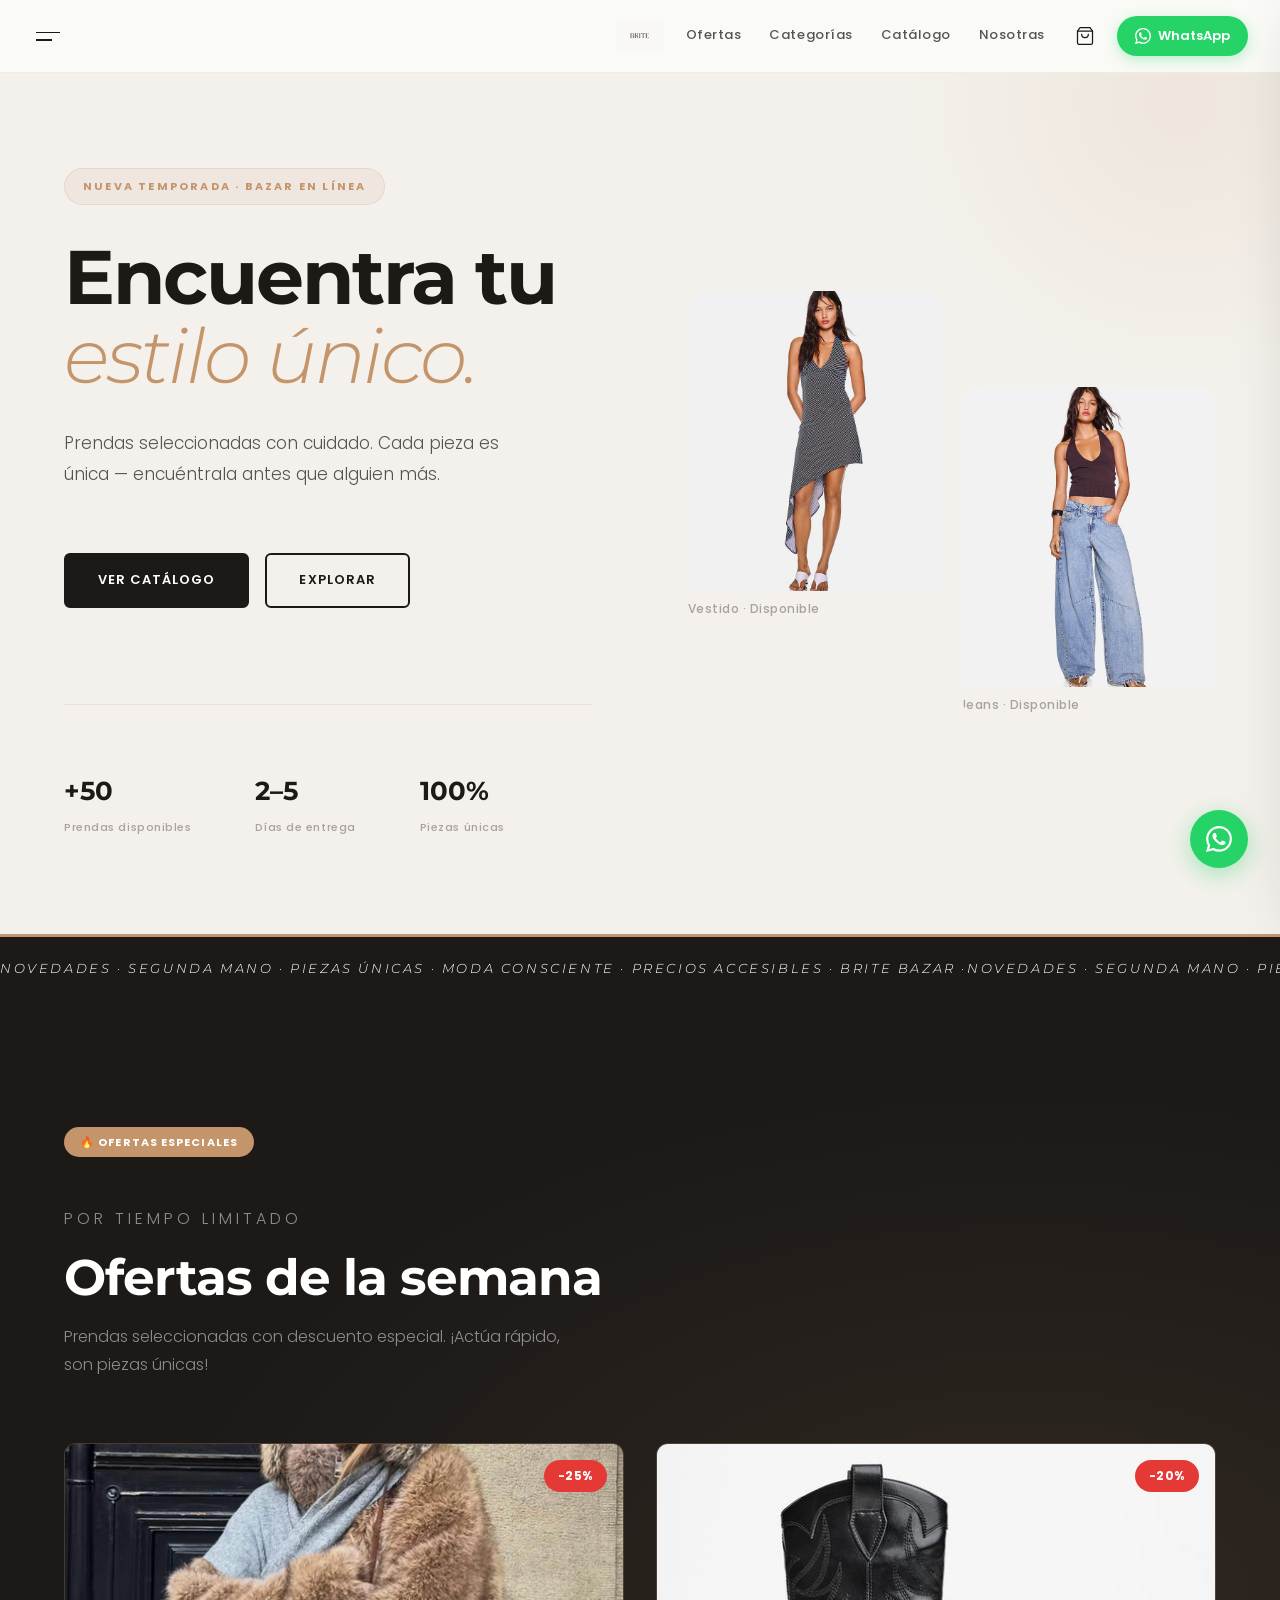
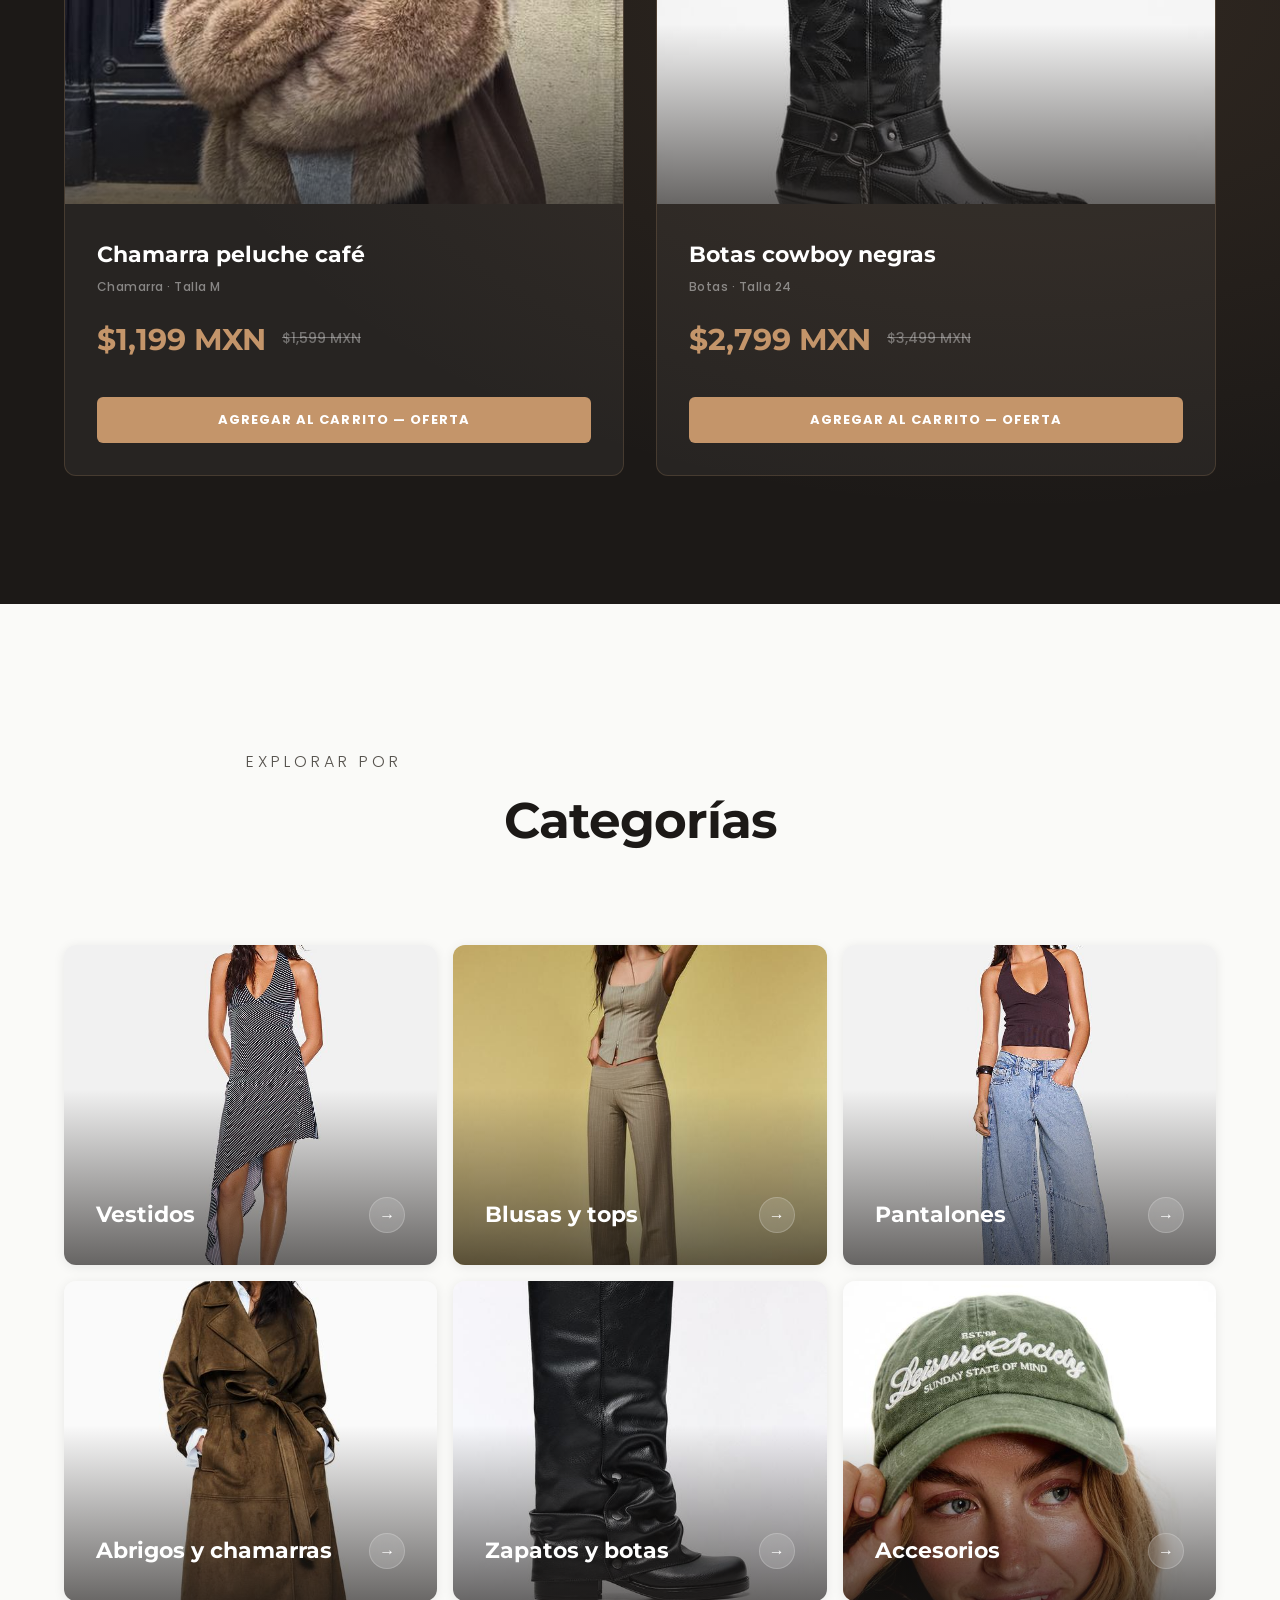
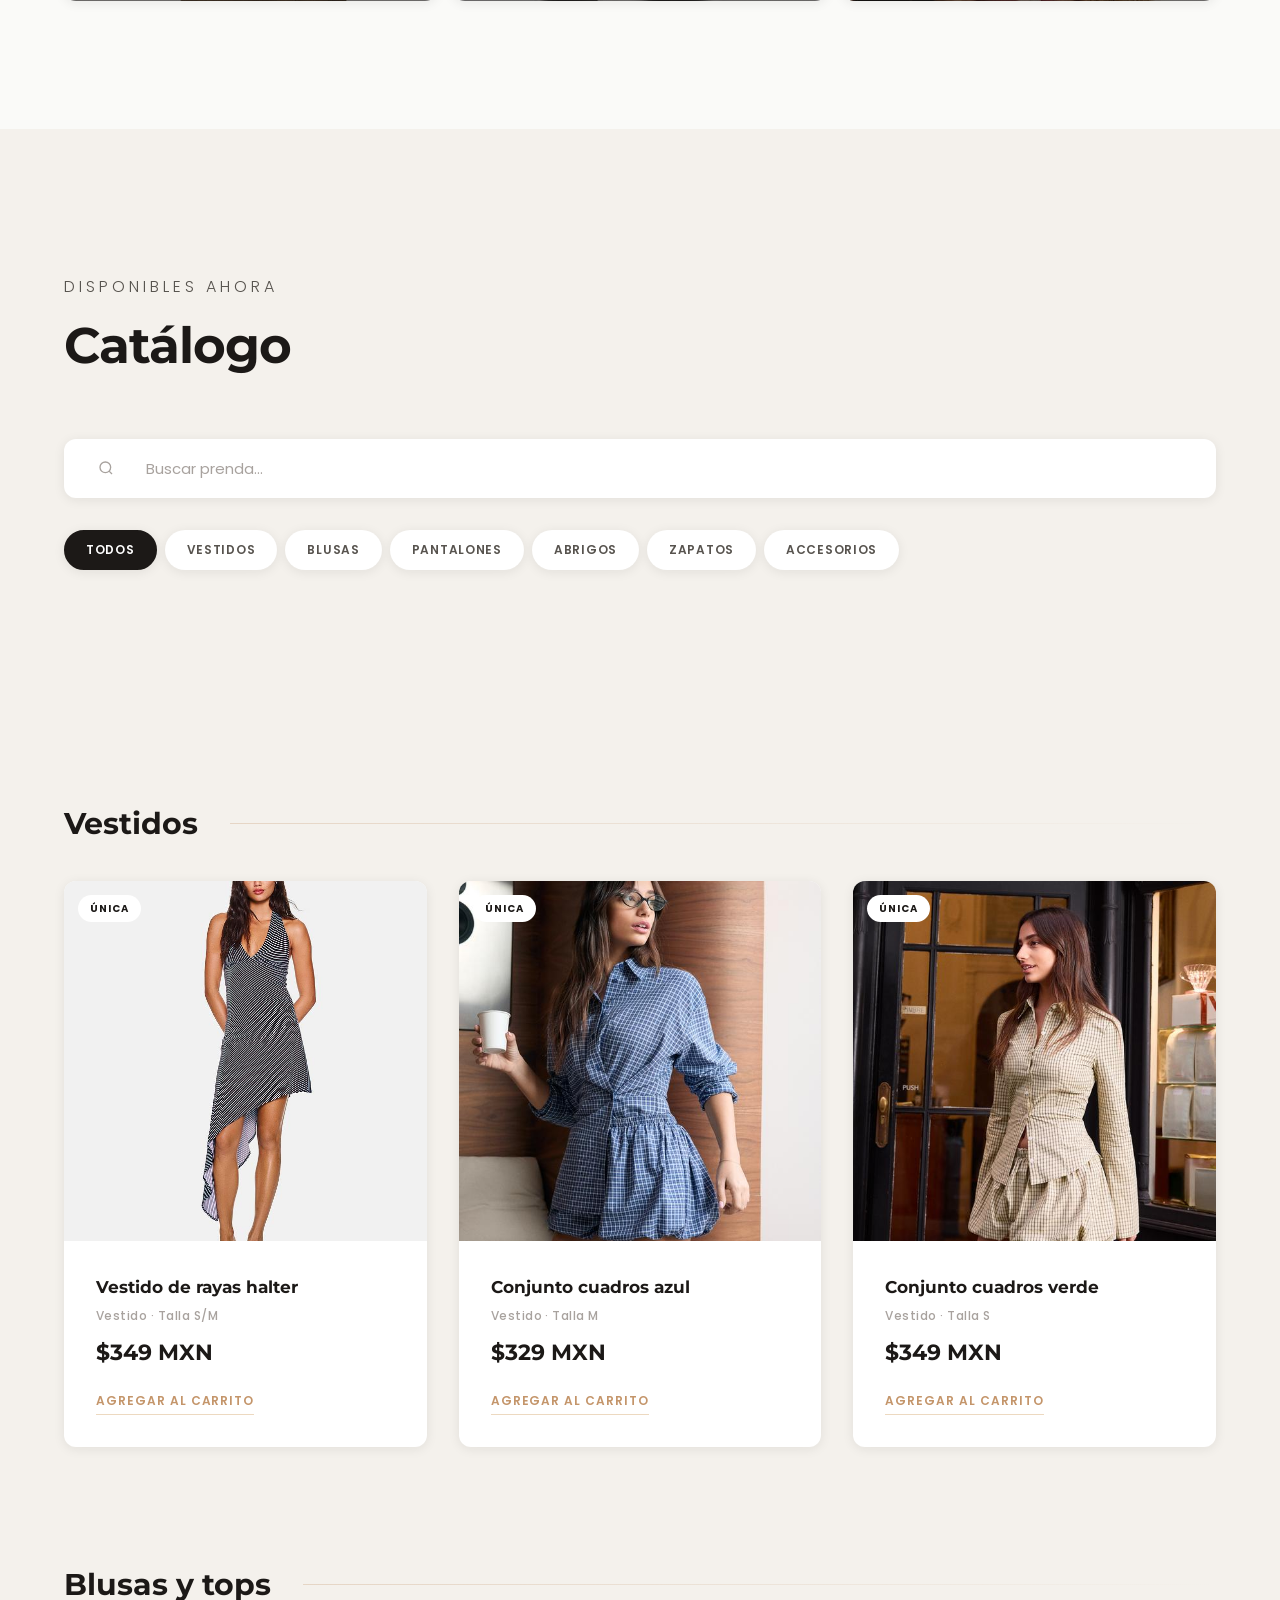
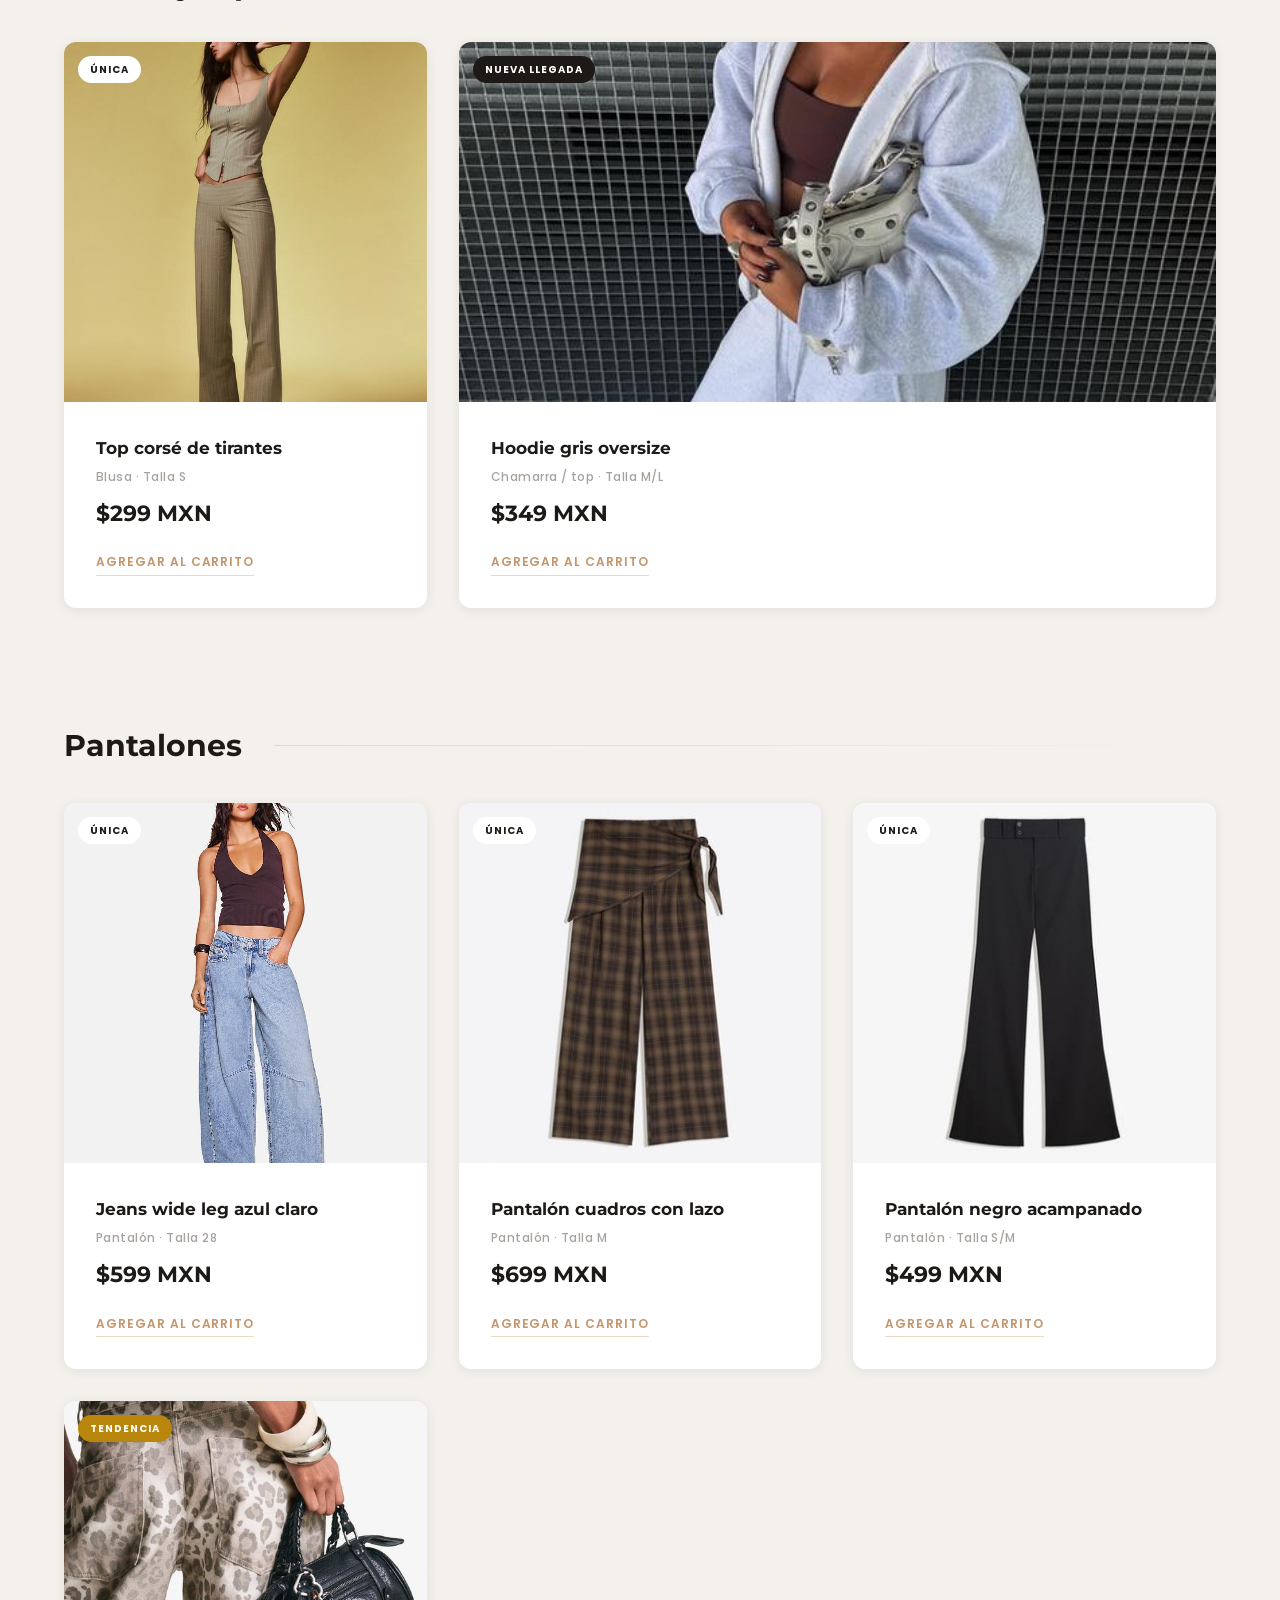
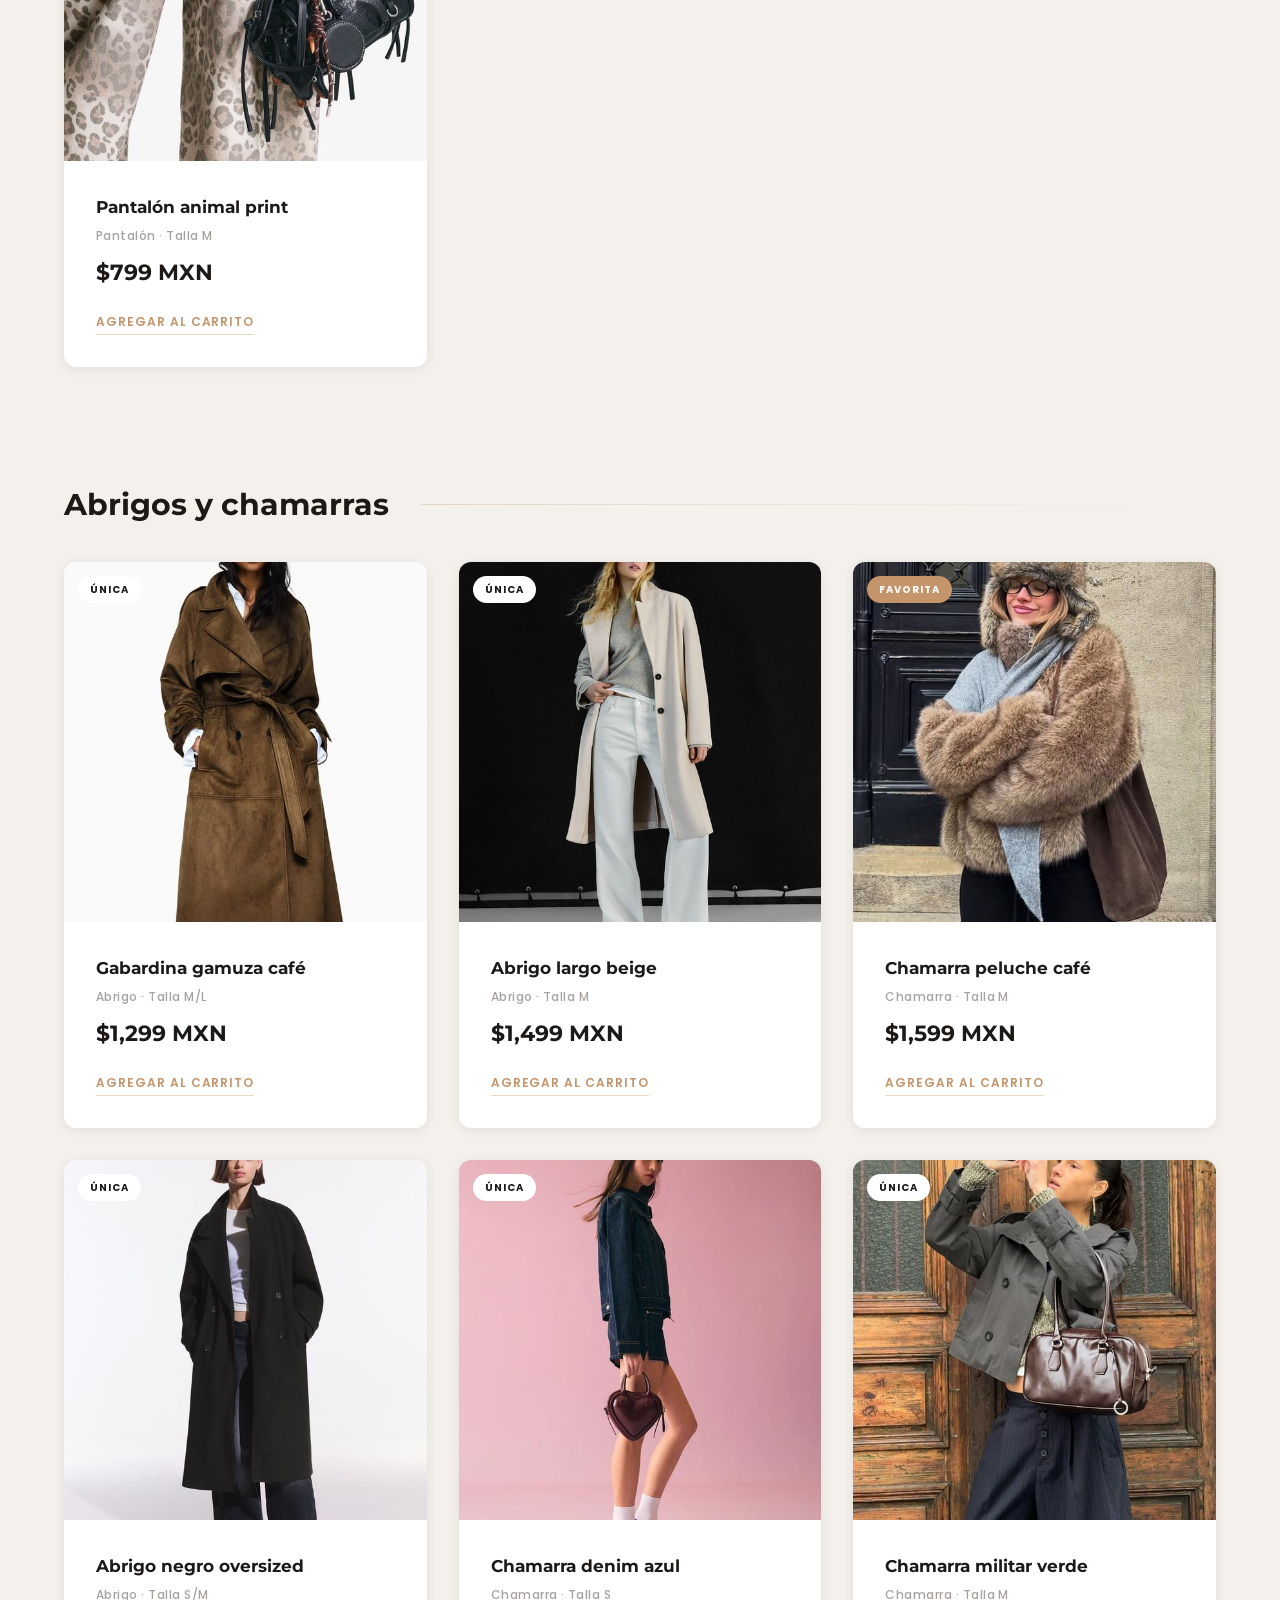
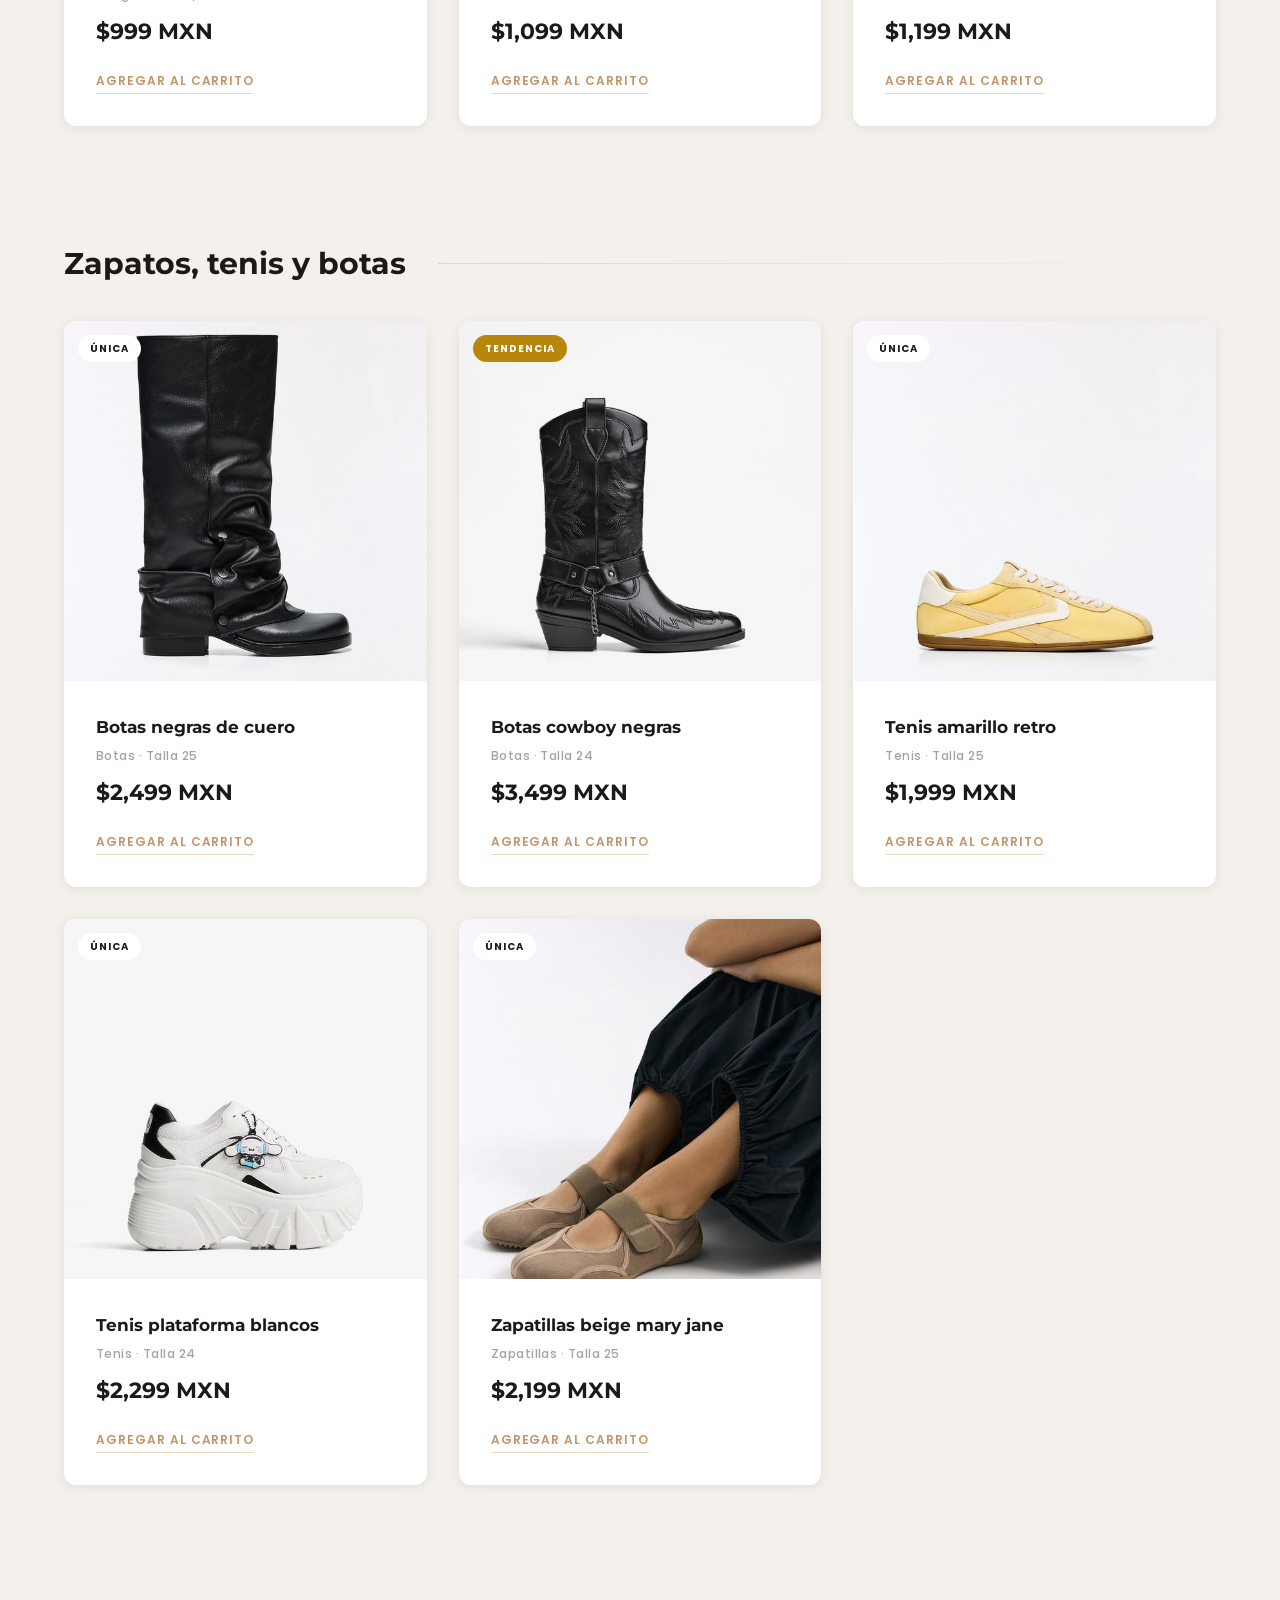
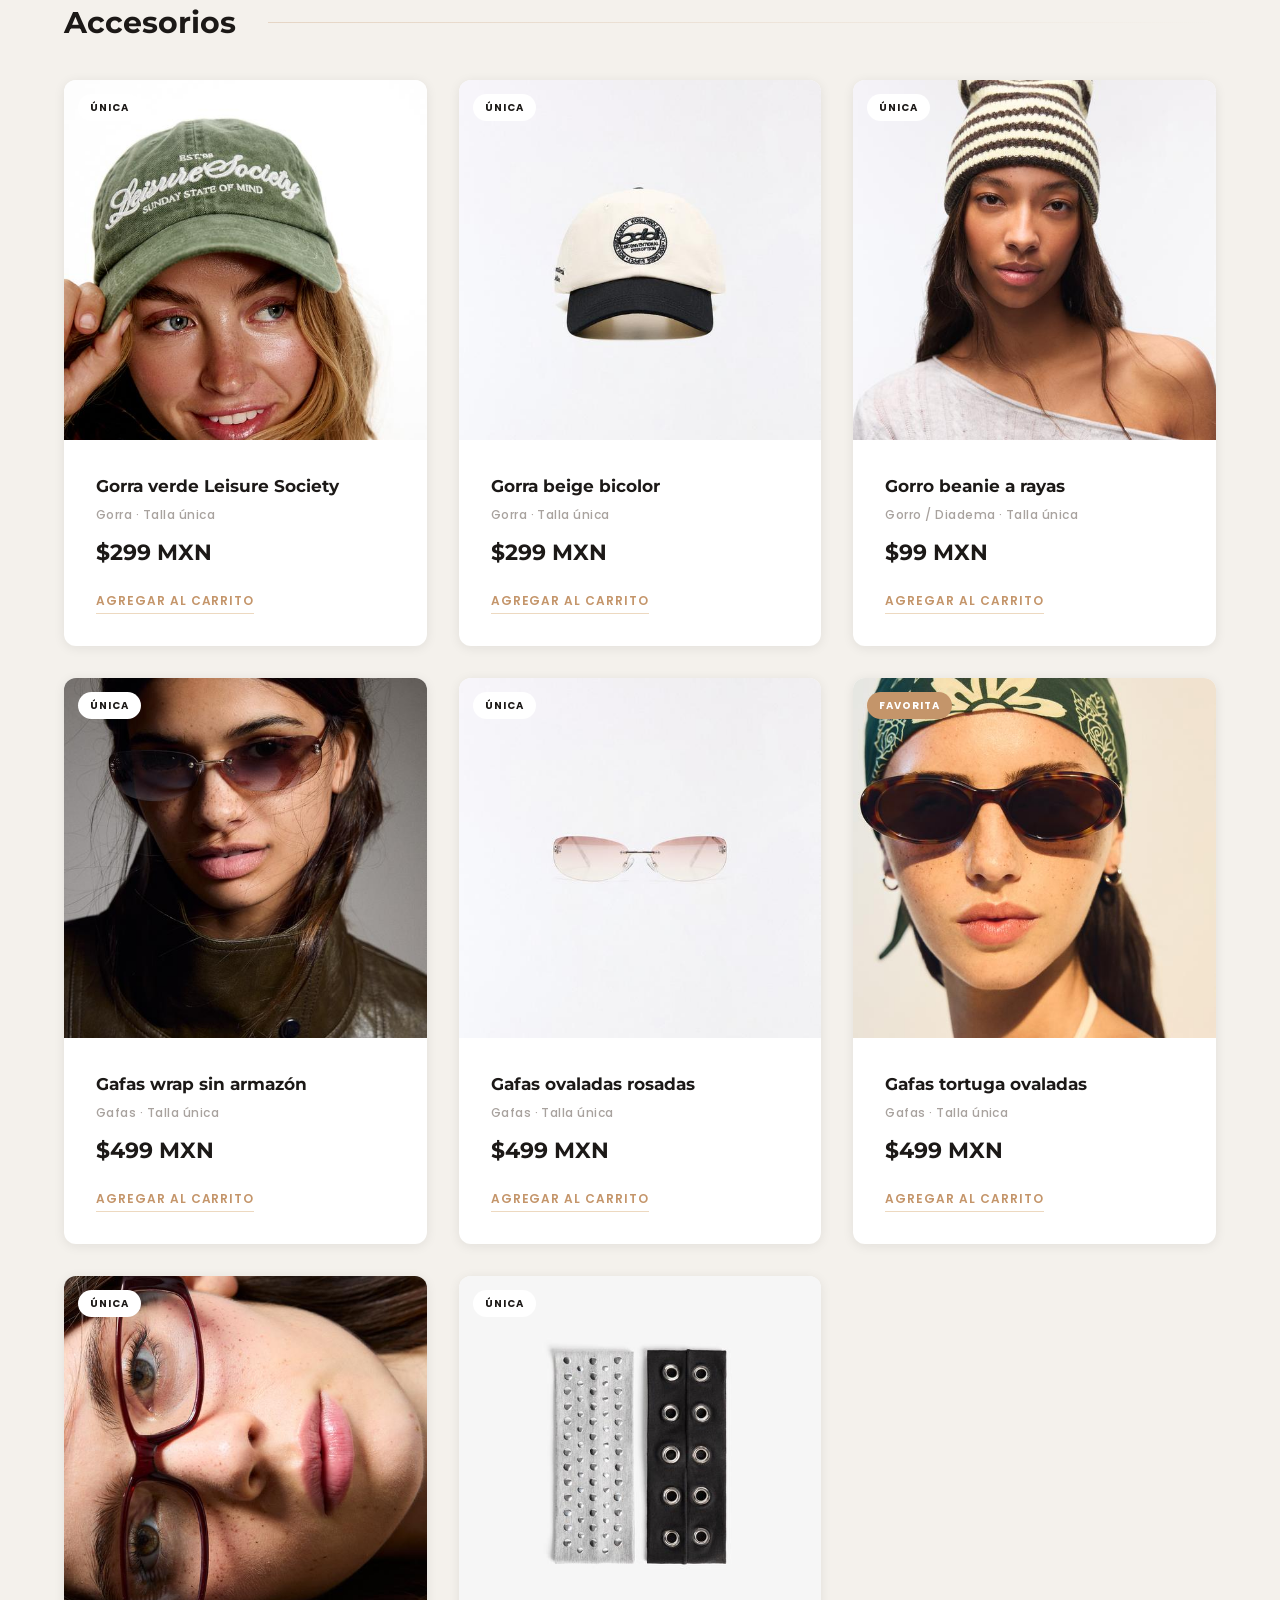
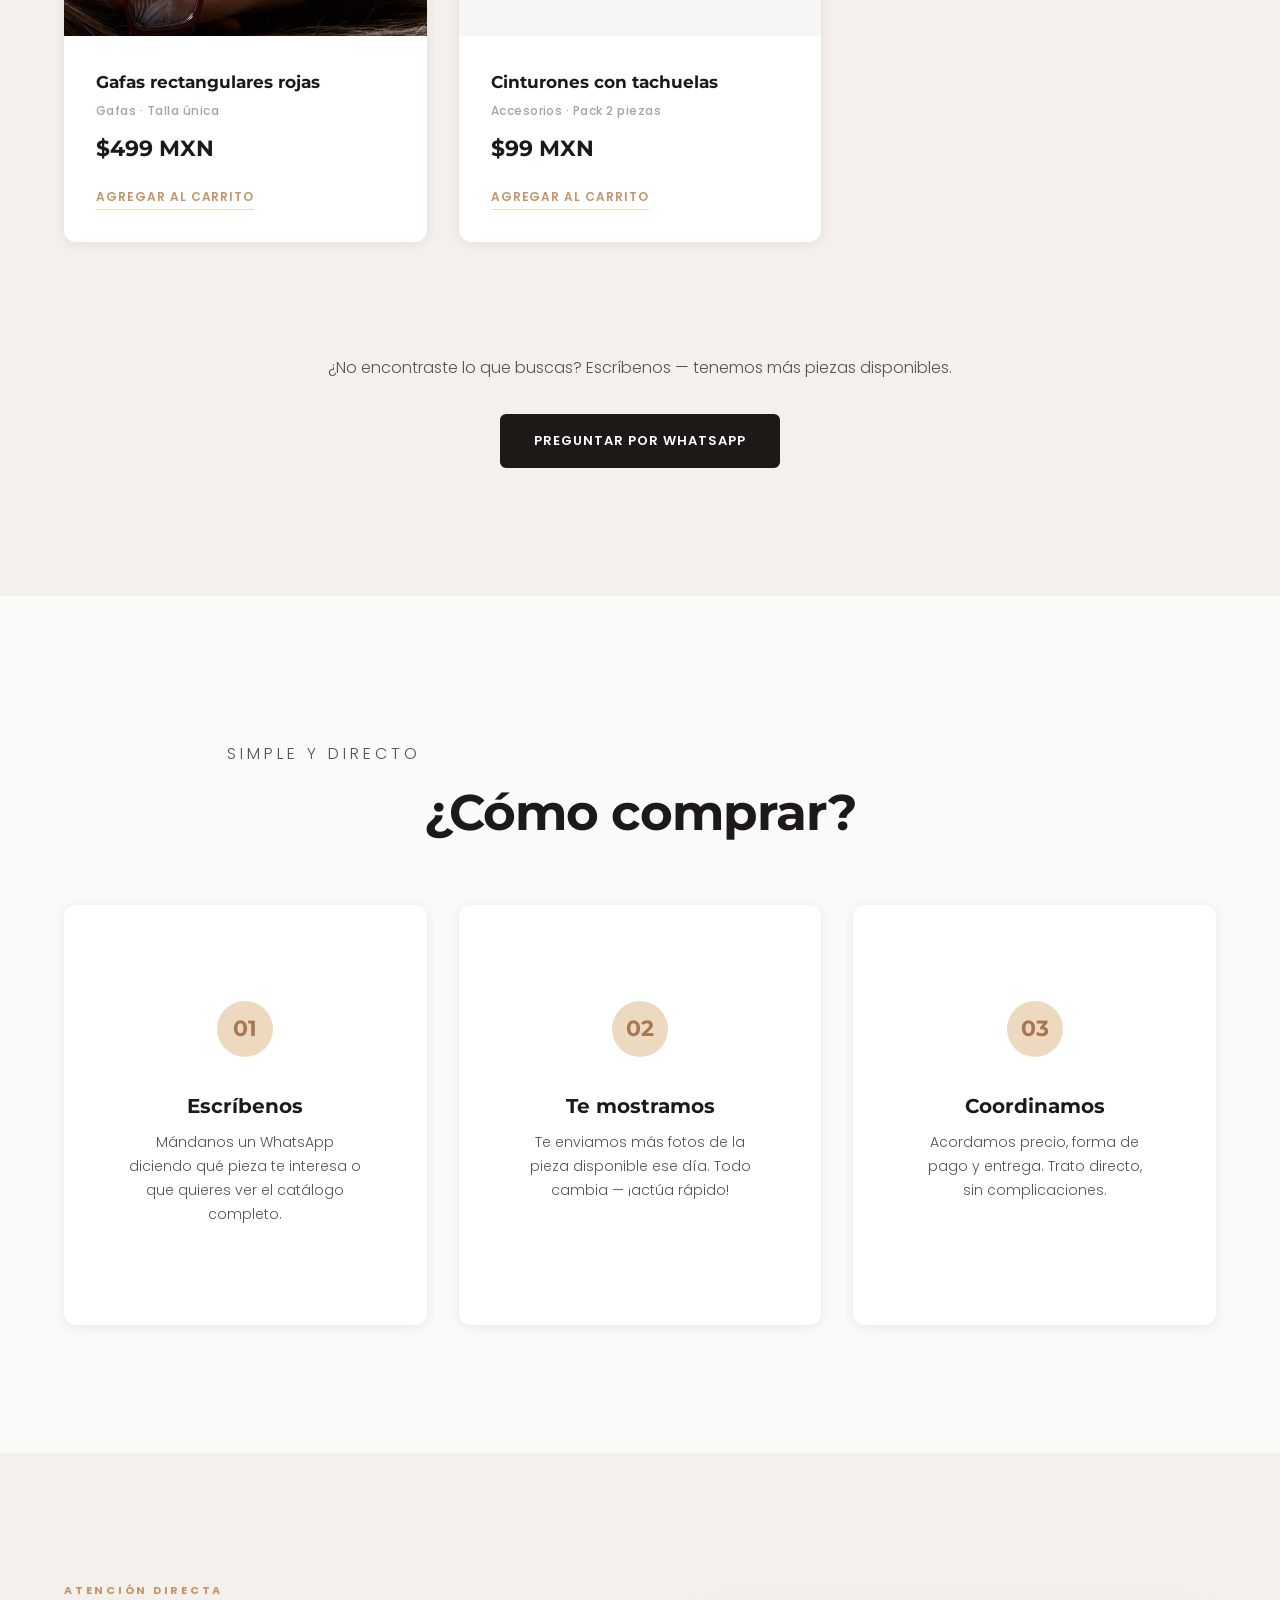
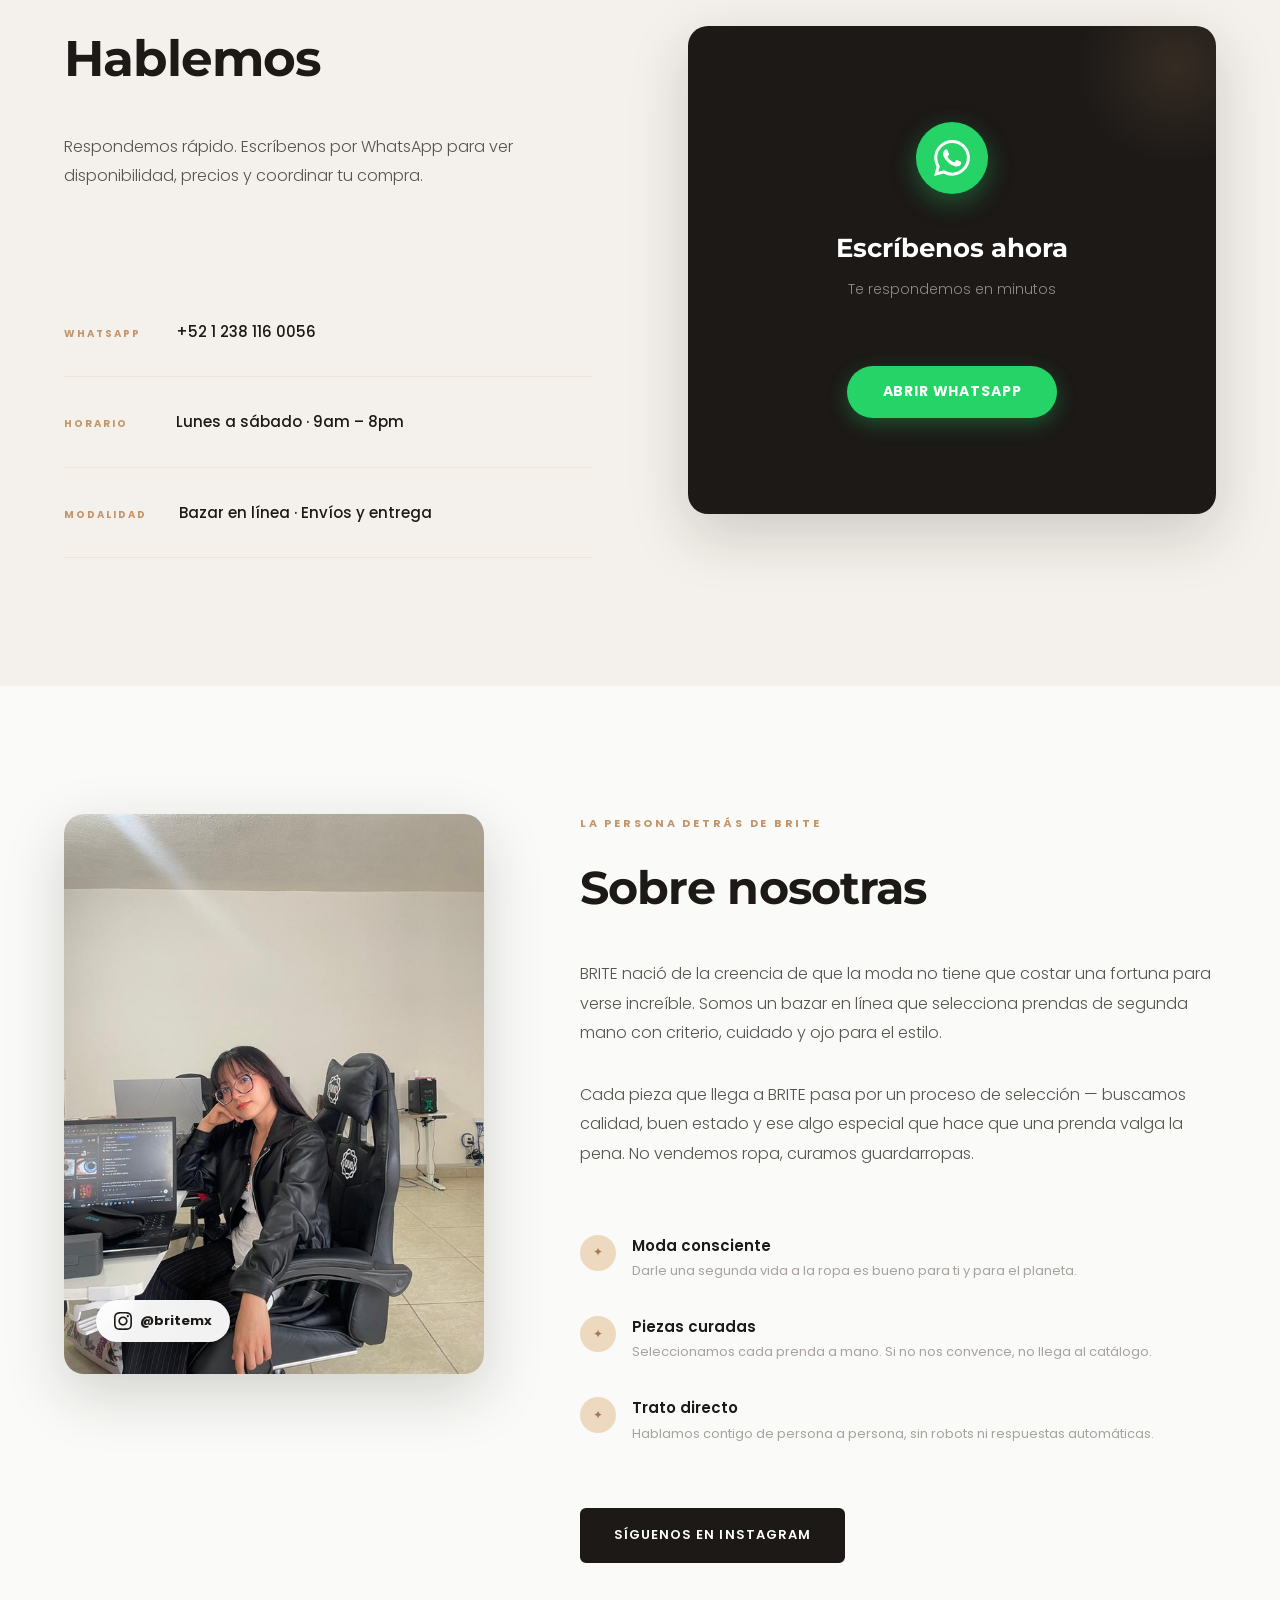
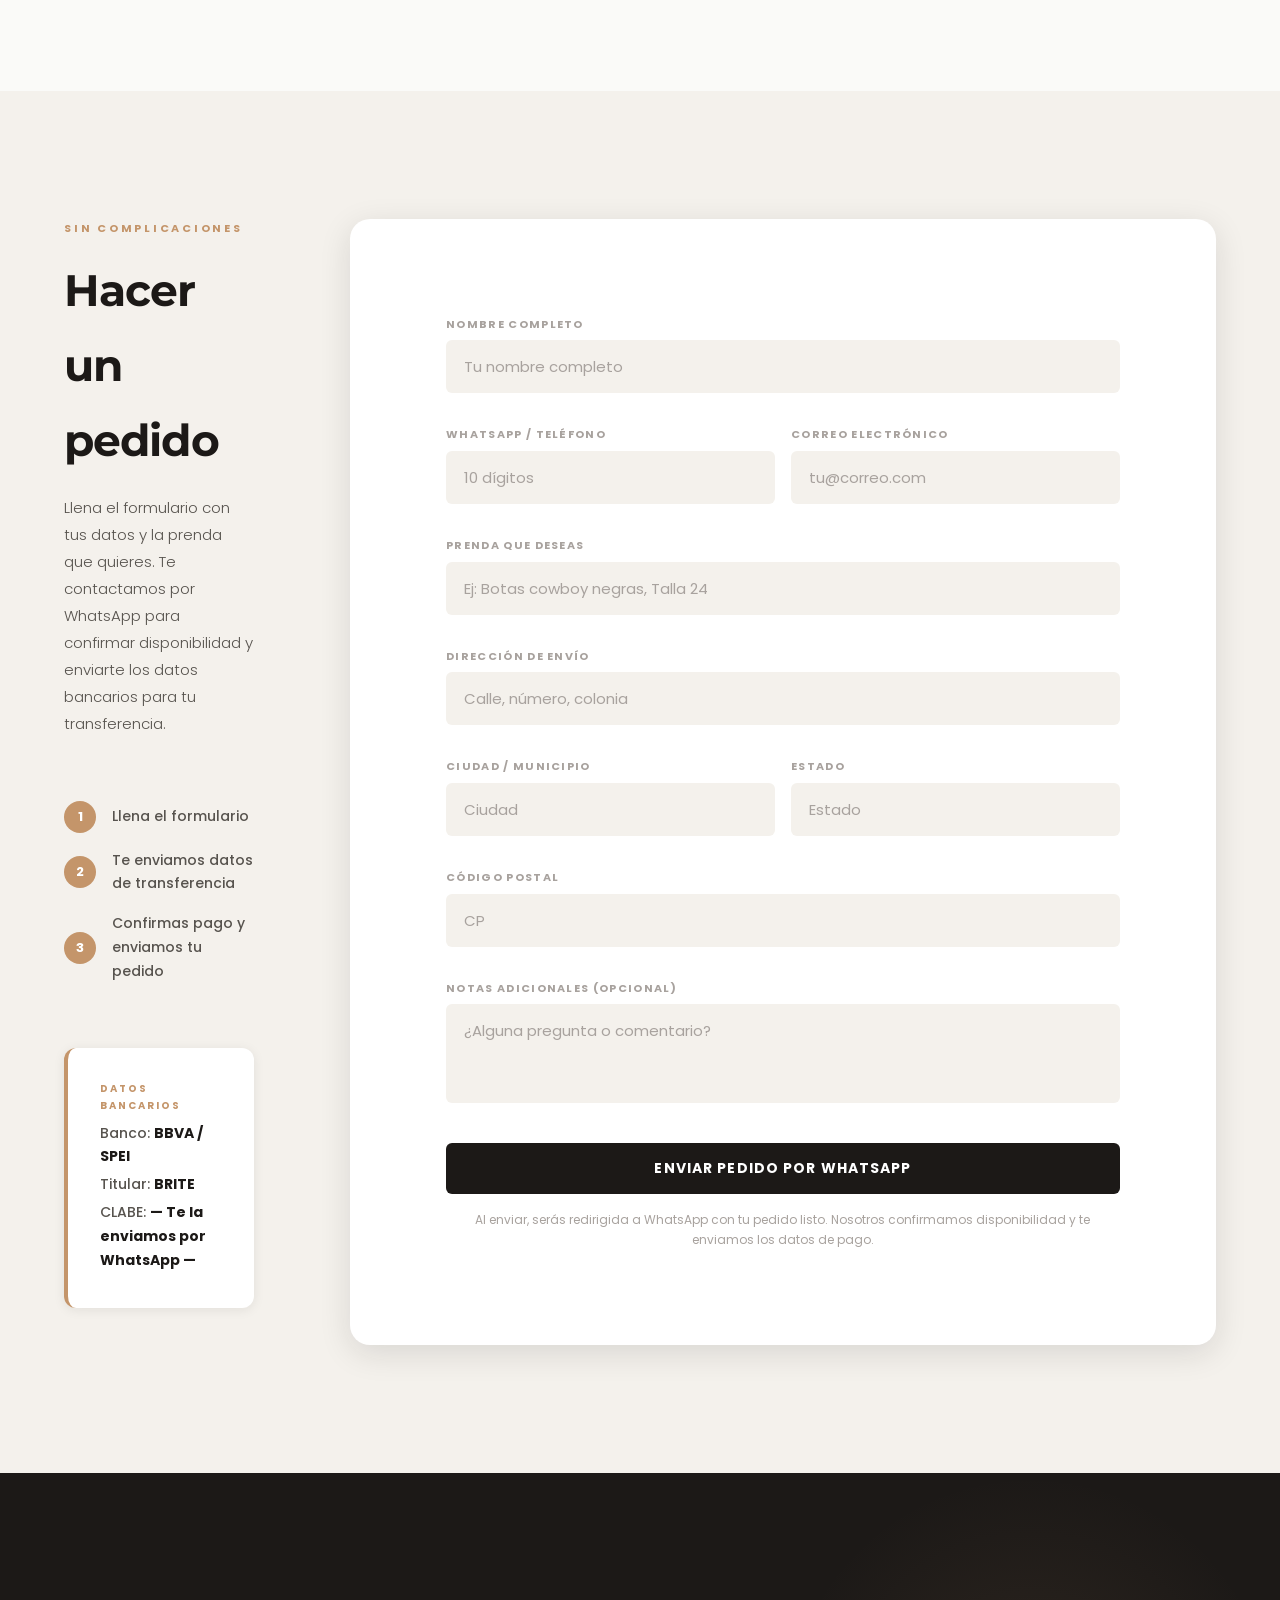
==== commit 1cebf268: "Add files via upload" ====
--- a/index.html
+++ b/index.html
@@ -19,12 +19,19 @@
   <!-- ══ NAV ══ -->
   <header id="header">
     <nav class="nav-inner">
+      <!-- Izquierda: hamburguesa -->
       <div class="nav-left">
         <button class="nav-menu-btn" onclick="toggleMenu()" aria-label="Menú">
           <span></span><span></span>
         </button>
       </div>
-      <a class="nav-brand" href="#"><img src="imgs/logo-simple.jpg" alt="BRITE" class="nav-logo-img"></a>
+
+      <!-- Centro: logo -->
+      <a class="nav-brand" href="#">
+        <img src="imgs/logo-simple.jpg" alt="BRITE" class="nav-logo-img">
+      </a>
+
+      <!-- Derecha: links + íconos -->
       <div class="nav-right">
         <nav class="nav-links">
           <a href="#ofertas" class="nav-link">Ofertas</a>
@@ -32,14 +39,16 @@
           <a href="#catalogo" class="nav-link">Catálogo</a>
           <a href="#sobre" class="nav-link">Nosotras</a>
         </nav>
-        <div id="carritoIcon" class="carrito-icon" onclick="abrirCarrito()">
-          <svg width="20" height="20" viewBox="0 0 24 24" fill="none" stroke="currentColor" stroke-width="1.5" stroke-linecap="round" stroke-linejoin="round"><path d="M6 2L3 6v14a2 2 0 002 2h14a2 2 0 002-2V6l-3-4z"/><line x1="3" y1="6" x2="21" y2="6"/><path d="M16 10a4 4 0 01-8 0"/></svg>
-          <span id="carritoCount" class="carrito-count">0</span>
-        </div>
-        <a class="nav-wa" href="https://wa.me/5212381160056?text=Hola%20BRITE%2C%20quiero%20ver%20el%20catálogo" target="_blank">
-          <svg width="16" height="16" viewBox="0 0 24 24" fill="currentColor"><path d="M17.472 14.382c-.297-.149-1.758-.867-2.03-.967-.273-.099-.471-.148-.67.15-.197.297-.767.966-.94 1.164-.173.199-.347.223-.644.075-.297-.15-1.255-.463-2.39-1.475-.883-.788-1.48-1.761-1.653-2.059-.173-.297-.018-.458.13-.606.134-.133.298-.347.446-.52.149-.174.198-.298.298-.497.099-.198.05-.371-.025-.52-.075-.149-.669-1.612-.916-2.207-.242-.579-.487-.5-.669-.51-.173-.008-.371-.01-.57-.01-.198 0-.52.074-.792.372-.272.297-1.04 1.016-1.04 2.479 0 1.462 1.065 2.875 1.213 3.074.149.198 2.096 3.2 5.077 4.487.709.306 1.262.489 1.694.625.712.227 1.36.195 1.871.118.571-.085 1.758-.719 2.006-1.413.248-.694.248-1.289.173-1.413-.074-.124-.272-.198-.57-.347m-5.421 7.403h-.004a9.87 9.87 0 01-5.031-1.378l-.361-.214-3.741.982.998-3.648-.235-.374a9.86 9.86 0 01-1.51-5.26c.001-5.45 4.436-9.884 9.888-9.884 2.64 0 5.122 1.03 6.988 2.898a9.825 9.825 0 012.893 6.994c-.003 5.45-4.437 9.884-9.885 9.884m8.413-18.297A11.815 11.815 0 0012.05 0C5.495 0 .16 5.335.157 11.892c0 2.096.547 4.142 1.588 5.945L.057 24l6.305-1.654a11.882 11.882 0 005.683 1.448h.005c6.554 0 11.89-5.335 11.893-11.893a11.821 11.821 0 00-3.48-8.413z"/></svg>
-          <span class="nav-wa-text">WhatsApp</span>
-        </a>
+        <div class="nav-actions">
+          <div id="carritoIcon" class="carrito-icon" onclick="abrirCarrito()">
+            <svg width="20" height="20" viewBox="0 0 24 24" fill="none" stroke="currentColor" stroke-width="1.5" stroke-linecap="round" stroke-linejoin="round"><path d="M6 2L3 6v14a2 2 0 002 2h14a2 2 0 002-2V6l-3-4z"/><line x1="3" y1="6" x2="21" y2="6"/><path d="M16 10a4 4 0 01-8 0"/></svg>
+            <span id="carritoCount" class="carrito-count">0</span>
+          </div>
+          <a class="nav-wa" href="https://wa.me/5212381160056?text=Hola%20BRITE%2C%20quiero%20ver%20el%20catálogo" target="_blank">
+            <svg width="16" height="16" viewBox="0 0 24 24" fill="currentColor"><path d="M17.472 14.382c-.297-.149-1.758-.867-2.03-.967-.273-.099-.471-.148-.67.15-.197.297-.767.966-.94 1.164-.173.199-.347.223-.644.075-.297-.15-1.255-.463-2.39-1.475-.883-.788-1.48-1.761-1.653-2.059-.173-.297-.018-.458.13-.606.134-.133.298-.347.446-.52.149-.174.198-.298.298-.497.099-.198.05-.371-.025-.52-.075-.149-.669-1.612-.916-2.207-.242-.579-.487-.5-.669-.51-.173-.008-.371-.01-.57-.01-.198 0-.52.074-.792.372-.272.297-1.04 1.016-1.04 2.479 0 1.462 1.065 2.875 1.213 3.074.149.198 2.096 3.2 5.077 4.487.709.306 1.262.489 1.694.625.712.227 1.36.195 1.871.118.571-.085 1.758-.719 2.006-1.413.248-.694.248-1.289.173-1.413-.074-.124-.272-.198-.57-.347m-5.421 7.403h-.004a9.87 9.87 0 01-5.031-1.378l-.361-.214-3.741.982.998-3.648-.235-.374a9.86 9.86 0 01-1.51-5.26c.001-5.45 4.436-9.884 9.888-9.884 2.64 0 5.122 1.03 6.988 2.898a9.825 9.825 0 012.893 6.994c-.003 5.45-4.437 9.884-9.885 9.884m8.413-18.297A11.815 11.815 0 0012.05 0C5.495 0 .16 5.335.157 11.892c0 2.096.547 4.142 1.588 5.945L.057 24l6.305-1.654a11.882 11.882 0 005.683 1.448h.005c6.554 0 11.89-5.335 11.893-11.893a11.821 11.821 0 00-3.48-8.413z"/></svg>
+            <span class="nav-wa-text">WhatsApp</span>
+          </a>
+        </div>
       </div>
     </nav>
     <div class="mobile-menu" id="mobileMenu">
--- a/estilo.css
+++ b/estilo.css
@@ -51,43 +51,61 @@
 /* ═══ HEADER / NAV ═══ */
 #header {
   position: fixed; top: 0; left: 0; right: 0; z-index: 500;
-  background: rgba(250,250,248,0.96);
+  background: rgba(250,250,248,0.97);
   backdrop-filter: blur(20px);
   border-bottom: 1px solid rgba(196,149,106,0.15);
   transition: box-shadow 0.3s var(--ease);
 }
 #header.scrolled { box-shadow: var(--shadow-sm); }
+
+/* Nav: 3 zonas — izquierda | centro | derecha */
 .nav-inner {
-  display: flex; align-items: center; justify-content: space-between;
-  height: var(--nav-h); padding: 0 var(--space-lg);
-  max-width: var(--max-w); margin: 0 auto;
-}
-.nav-left { flex: 0 0 auto; }
-.nav-brand { flex: 1; display: flex; justify-content: center; }
-.nav-logo-img { height: 34px; width: auto; object-fit: contain; }
-.nav-right { flex: 0 0 auto; display: flex; align-items: center; gap: var(--space-md); }
-
-.nav-menu-btn {
-  background: none; border: none; cursor: pointer;
-  width: 36px; height: 36px;
-  display: flex; flex-direction: column;
-  justify-content: center; gap: 6px; padding: 4px;
-}
-.nav-menu-btn span {
-  display: block; height: 1.5px; background: var(--ink);
-  transition: all 0.3s var(--ease); transform-origin: center;
-}
-.nav-menu-btn span:first-child { width: 24px; }
-.nav-menu-btn span:last-child { width: 16px; }
-.nav-menu-btn:hover span { background: var(--gold); }
-.nav-menu-btn:hover span:last-child { width: 24px; }
-
+  display: grid;
+  grid-template-columns: 1fr auto 1fr;
+  align-items: center;
+  height: var(--nav-h);
+  padding: 0 32px;
+  max-width: var(--max-w);
+  margin: 0 auto;
+  gap: 16px;
+}
+.nav-left { display: flex; align-items: center; }
+.nav-brand { display: flex; justify-content: center; align-items: center; }
+.nav-logo-img { height: 32px; width: auto; object-fit: contain; display: block; }
+.nav-right {
+  display: flex; align-items: center;
+  justify-content: flex-end; gap: 20px;
+}
+
+/* Links del nav (solo desktop) */
+.nav-links {
+  display: flex; align-items: center; gap: 28px;
+}
+.nav-link {
+  font-family: var(--font-body); font-size: 13px; font-weight: 500;
+  letter-spacing: 0.04em; color: var(--ink-mid);
+  position: relative; padding-bottom: 2px;
+  transition: color 0.25s var(--ease); white-space: nowrap;
+}
+.nav-link::after {
+  content: ''; position: absolute; bottom: 0; left: 0;
+  width: 0; height: 1.5px; background: var(--gold);
+  transition: width 0.3s var(--ease);
+}
+.nav-link:hover { color: var(--ink); }
+.nav-link:hover::after { width: 100%; }
+
+/* Íconos de acción (carrito + WA) */
+.nav-actions {
+  display: flex; align-items: center; gap: 12px;
+}
+
+/* Carrito */
 .carrito-icon {
   position: relative; cursor: pointer;
   width: 40px; height: 40px; border-radius: 50%;
   display: flex; align-items: center; justify-content: center;
-  color: var(--ink);
-  transition: all 0.25s var(--ease);
+  color: var(--ink); transition: all 0.25s var(--ease); flex-shrink: 0;
 }
 .carrito-icon:hover { background: var(--bg-alt); transform: scale(1.08); color: var(--gold); }
 .carrito-count {
@@ -99,32 +117,48 @@
   font-family: var(--font-body);
 }
 
+/* WhatsApp */
 .nav-wa {
-  display: flex; align-items: center; gap: 8px;
+  display: flex; align-items: center; gap: 7px;
   background: var(--wa-green); color: white;
-  padding: 9px 20px; border-radius: 100px;
+  padding: 9px 18px; border-radius: 100px;
   font-size: 13px; font-weight: 600; font-family: var(--font-body);
-  transition: all 0.25s var(--ease);
+  transition: all 0.25s var(--ease); white-space: nowrap; flex-shrink: 0;
   box-shadow: 0 4px 14px rgba(37,211,102,0.3);
 }
 .nav-wa:hover { background: #20BA5A; transform: translateY(-2px); box-shadow: 0 8px 20px rgba(37,211,102,0.4); }
 .nav-wa-text { display: inline; }
 
+/* Hamburguesa */
+.nav-menu-btn {
+  background: none; border: none; cursor: pointer;
+  width: 36px; height: 36px;
+  display: flex; flex-direction: column;
+  justify-content: center; gap: 6px; padding: 4px; flex-shrink: 0;
+}
+.nav-menu-btn span {
+  display: block; height: 1.5px; background: var(--ink);
+  transition: all 0.3s var(--ease); transform-origin: center;
+}
+.nav-menu-btn span:first-child { width: 24px; }
+.nav-menu-btn span:last-child { width: 16px; }
+.nav-menu-btn:hover span { background: var(--gold); width: 24px !important; }
+
+/* Menú móvil */
 .mobile-menu {
   display: none; flex-direction: column;
-  background: var(--bg-card);
-  border-top: 1px solid var(--gold-light);
-  padding: var(--space-xs) 0;
+  background: var(--bg-card); border-top: 1px solid var(--gold-light);
+  padding: 8px 0;
 }
 .mobile-menu.open { display: flex; animation: slideDown 0.3s var(--ease); }
 @keyframes slideDown { from { opacity: 0; transform: translateY(-10px); } to { opacity: 1; transform: translateY(0); } }
 .mobile-menu a {
-  padding: 14px var(--space-lg);
-  font-size: 14px; font-weight: 500; color: var(--ink-mid);
-  border-left: 3px solid transparent;
-  transition: all 0.2s var(--ease);
-}
-.mobile-menu a:hover { color: var(--gold); border-left-color: var(--gold); background: var(--bg-alt); padding-left: calc(var(--space-lg) + 8px); }
+  padding: 14px 28px; font-size: 14px; font-weight: 500; color: var(--ink-mid);
+  border-left: 3px solid transparent; transition: all 0.2s var(--ease);
+}
+.mobile-menu a:hover { color: var(--gold); border-left-color: var(--gold); background: var(--bg-alt); padding-left: 36px; }
+
+
 
 /* ═══ BOTONES ═══ */
 .btn-primary {
@@ -712,9 +746,6 @@
 
 @media (max-width: 768px) {
   :root { --space-lg: 24px; --space-xl: 56px; --space-2xl: 72px; --space-md: 24px; }
-  .nav-inner { padding: 0 var(--space-sm); }
-  .nav-wa-text { display: none; }
-  .nav-wa { padding: 8px 12px; border-radius: 50%; }
   .hero-title { font-size: clamp(34px, 10vw, 52px); }
   .como-steps { flex-direction: column; }
   .ofertas-grid { grid-template-columns: 1fr; }
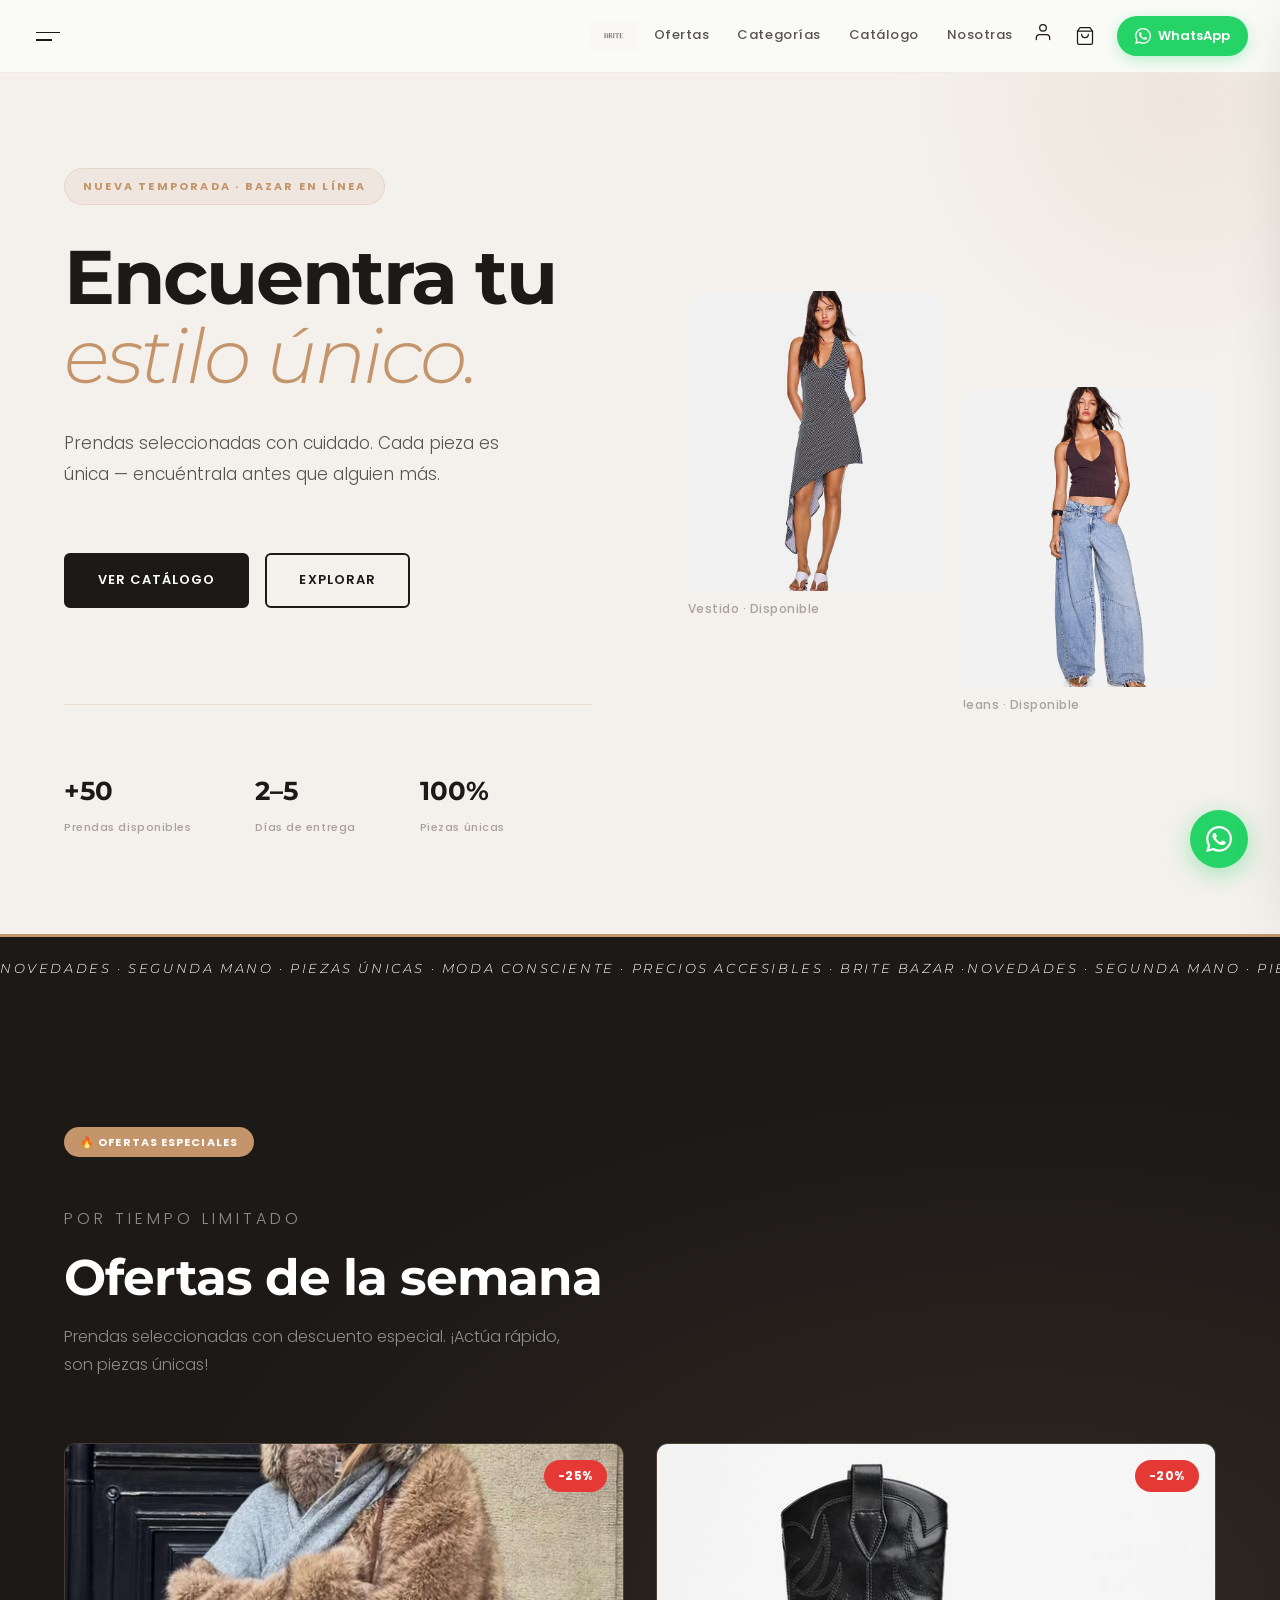
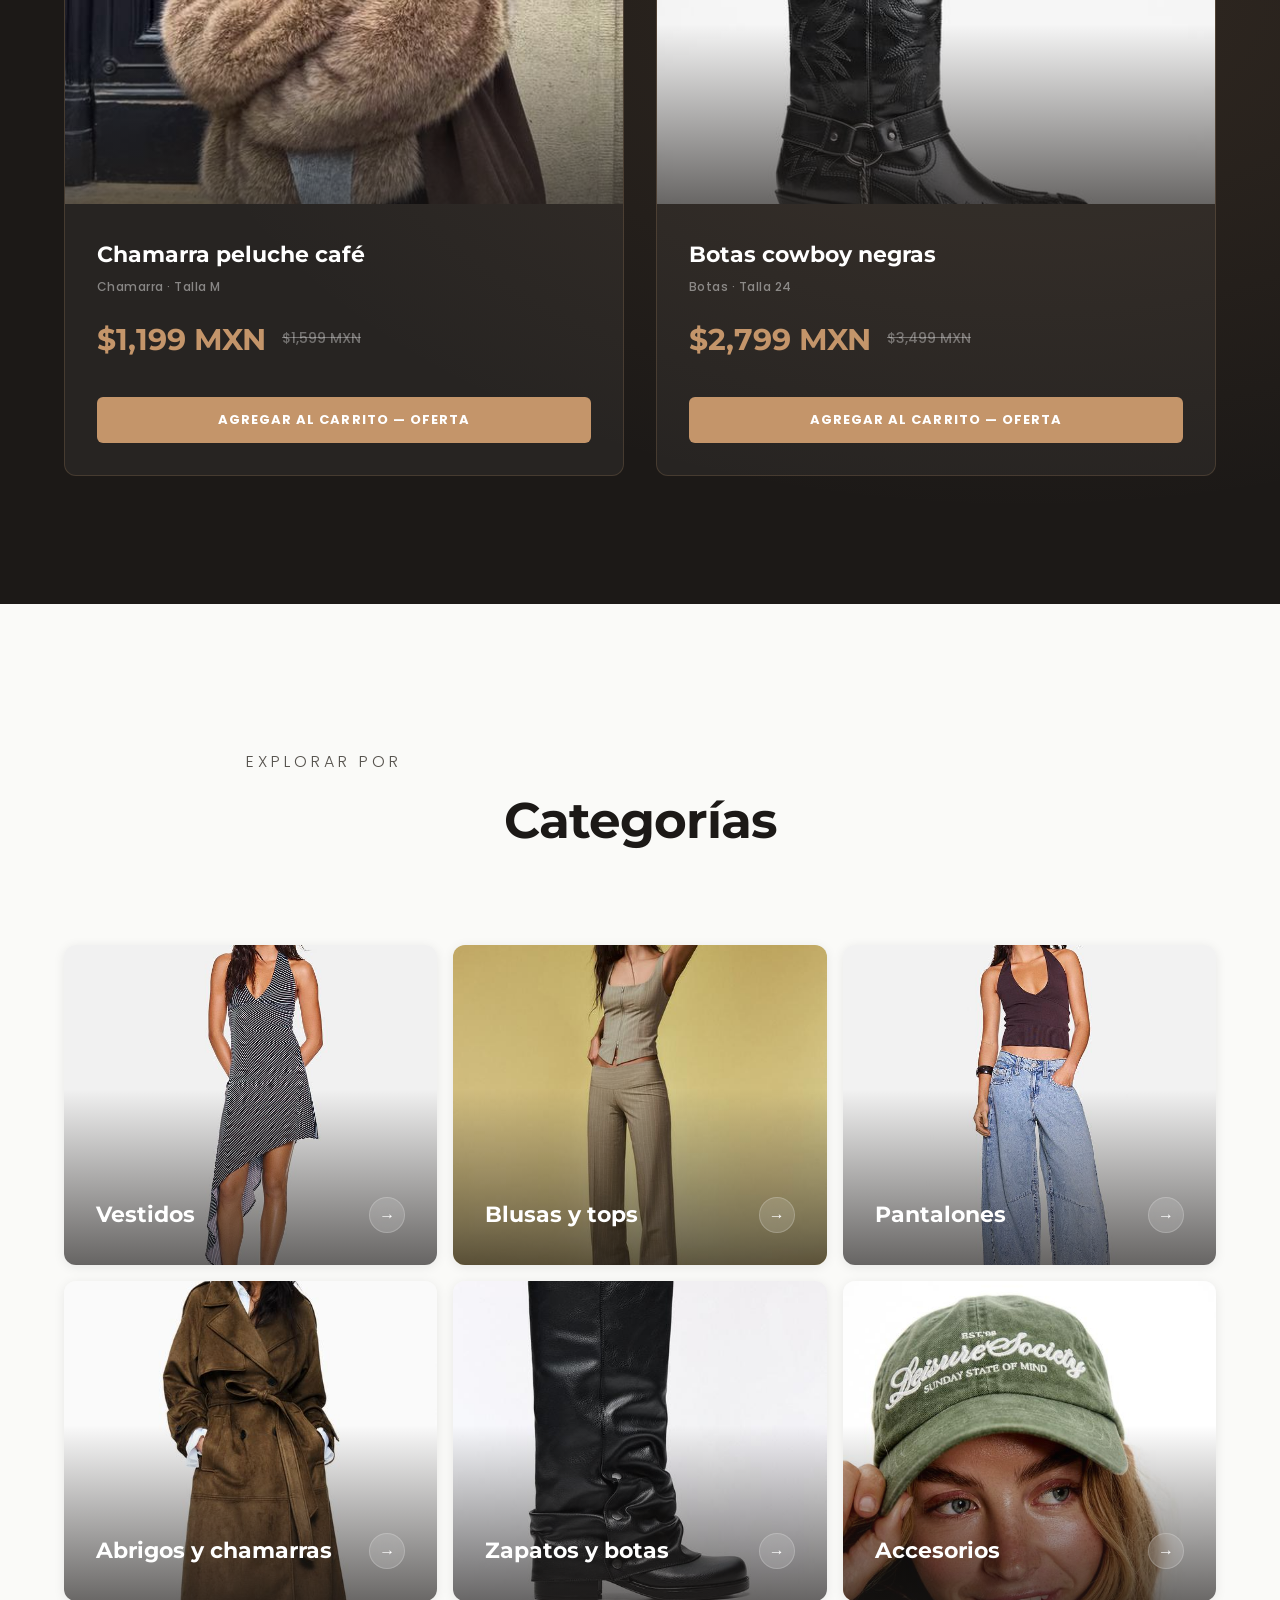
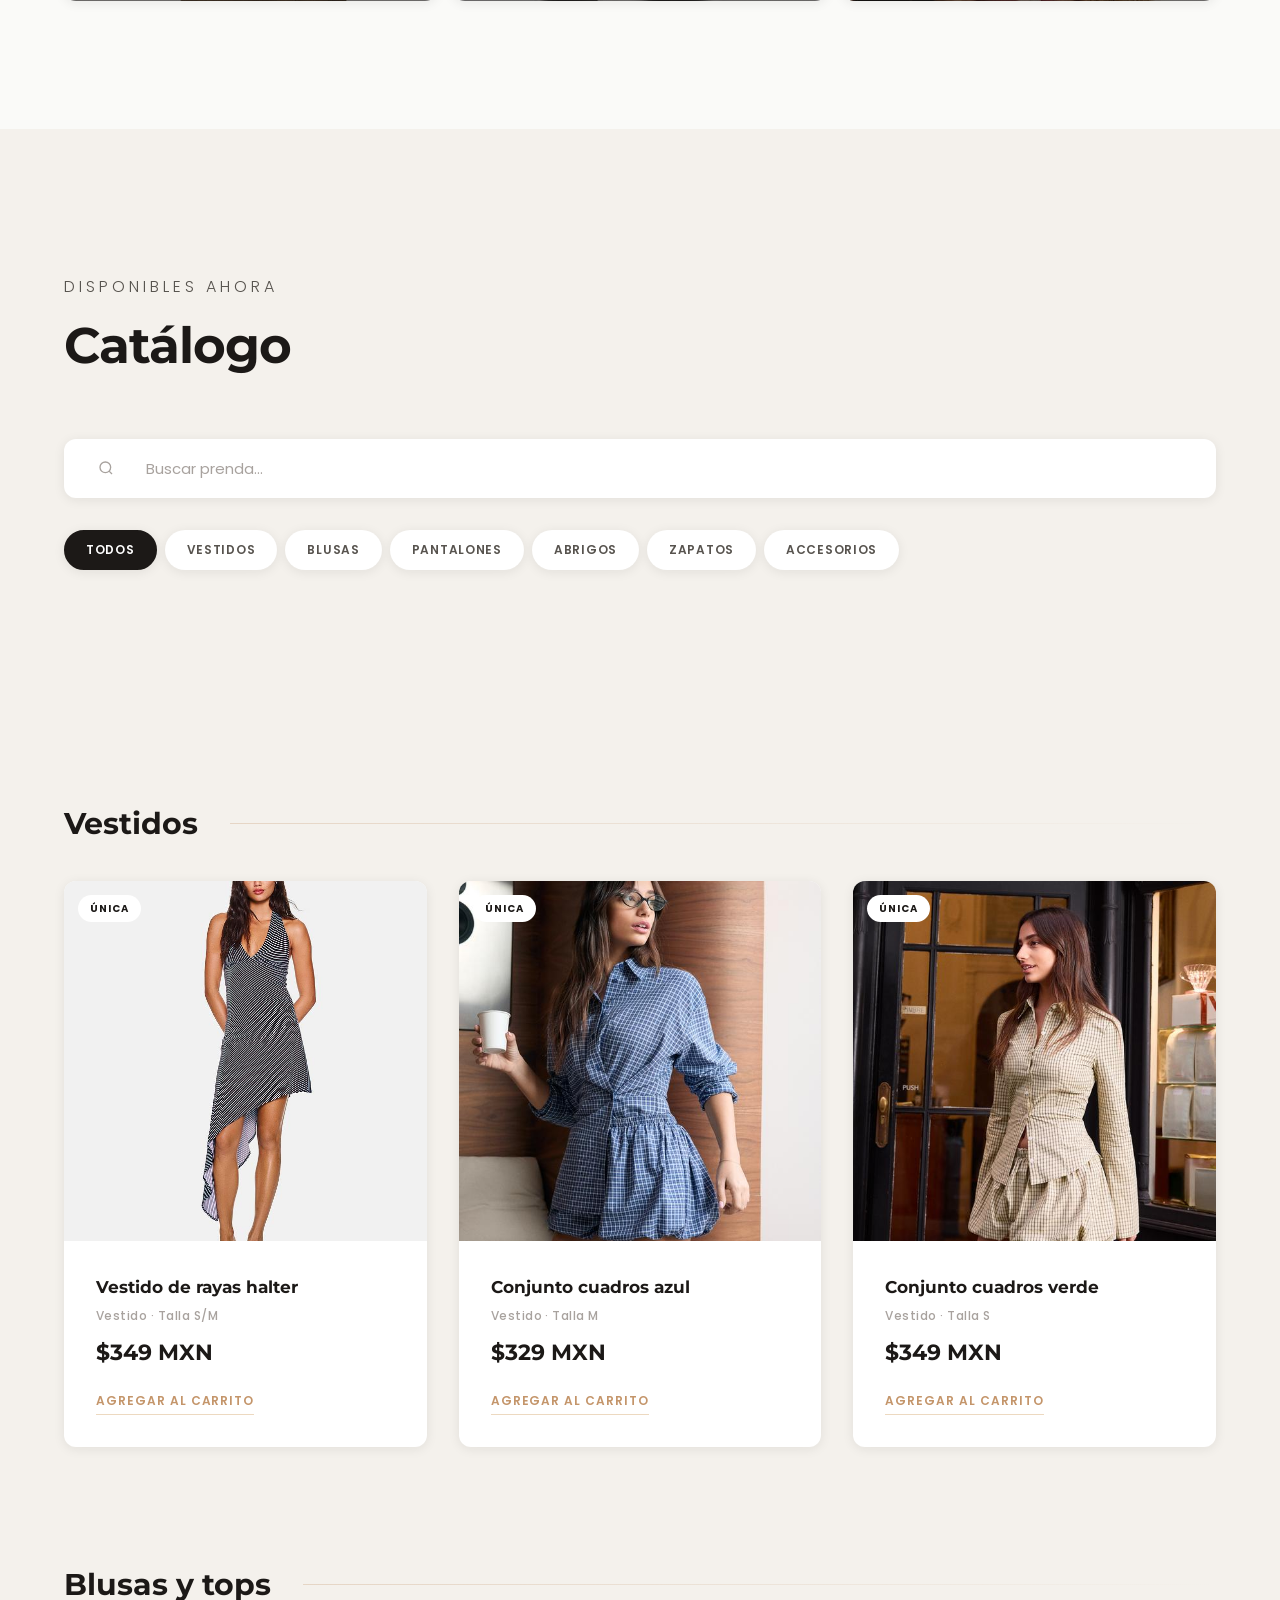
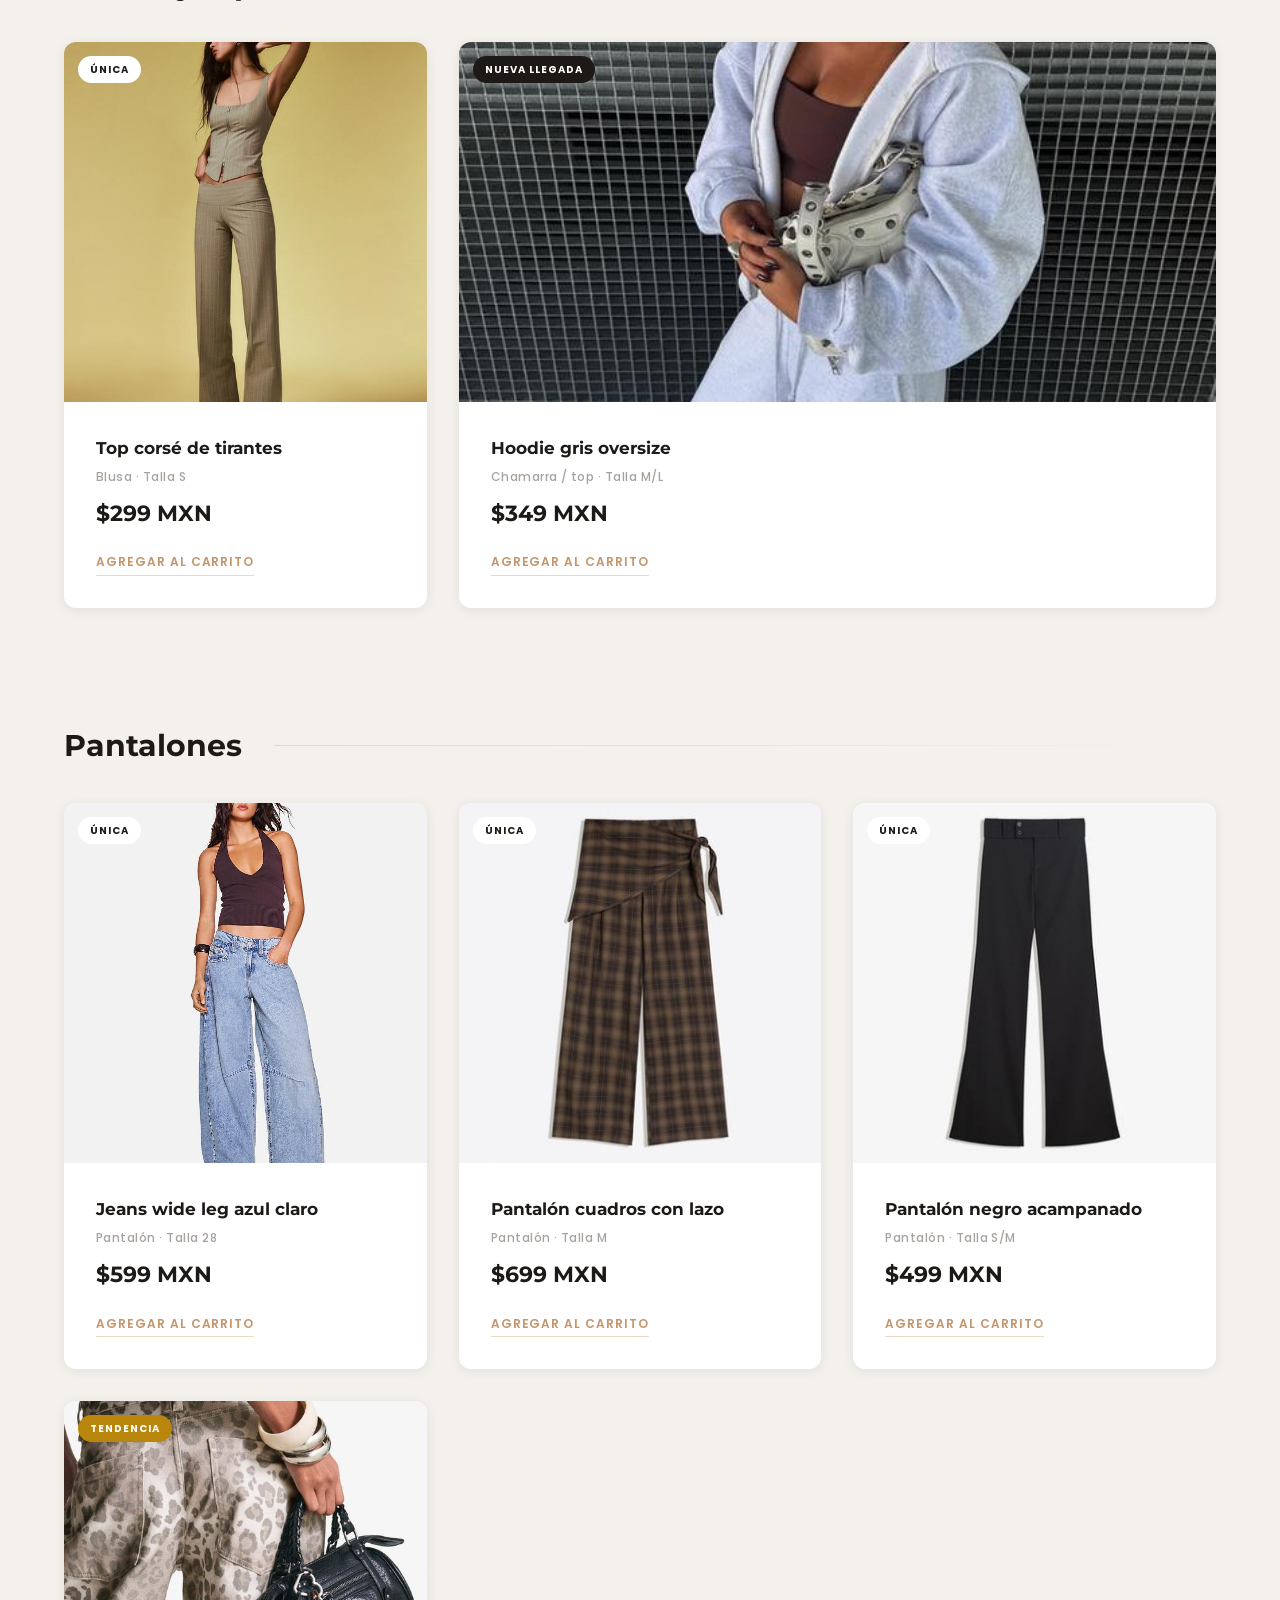
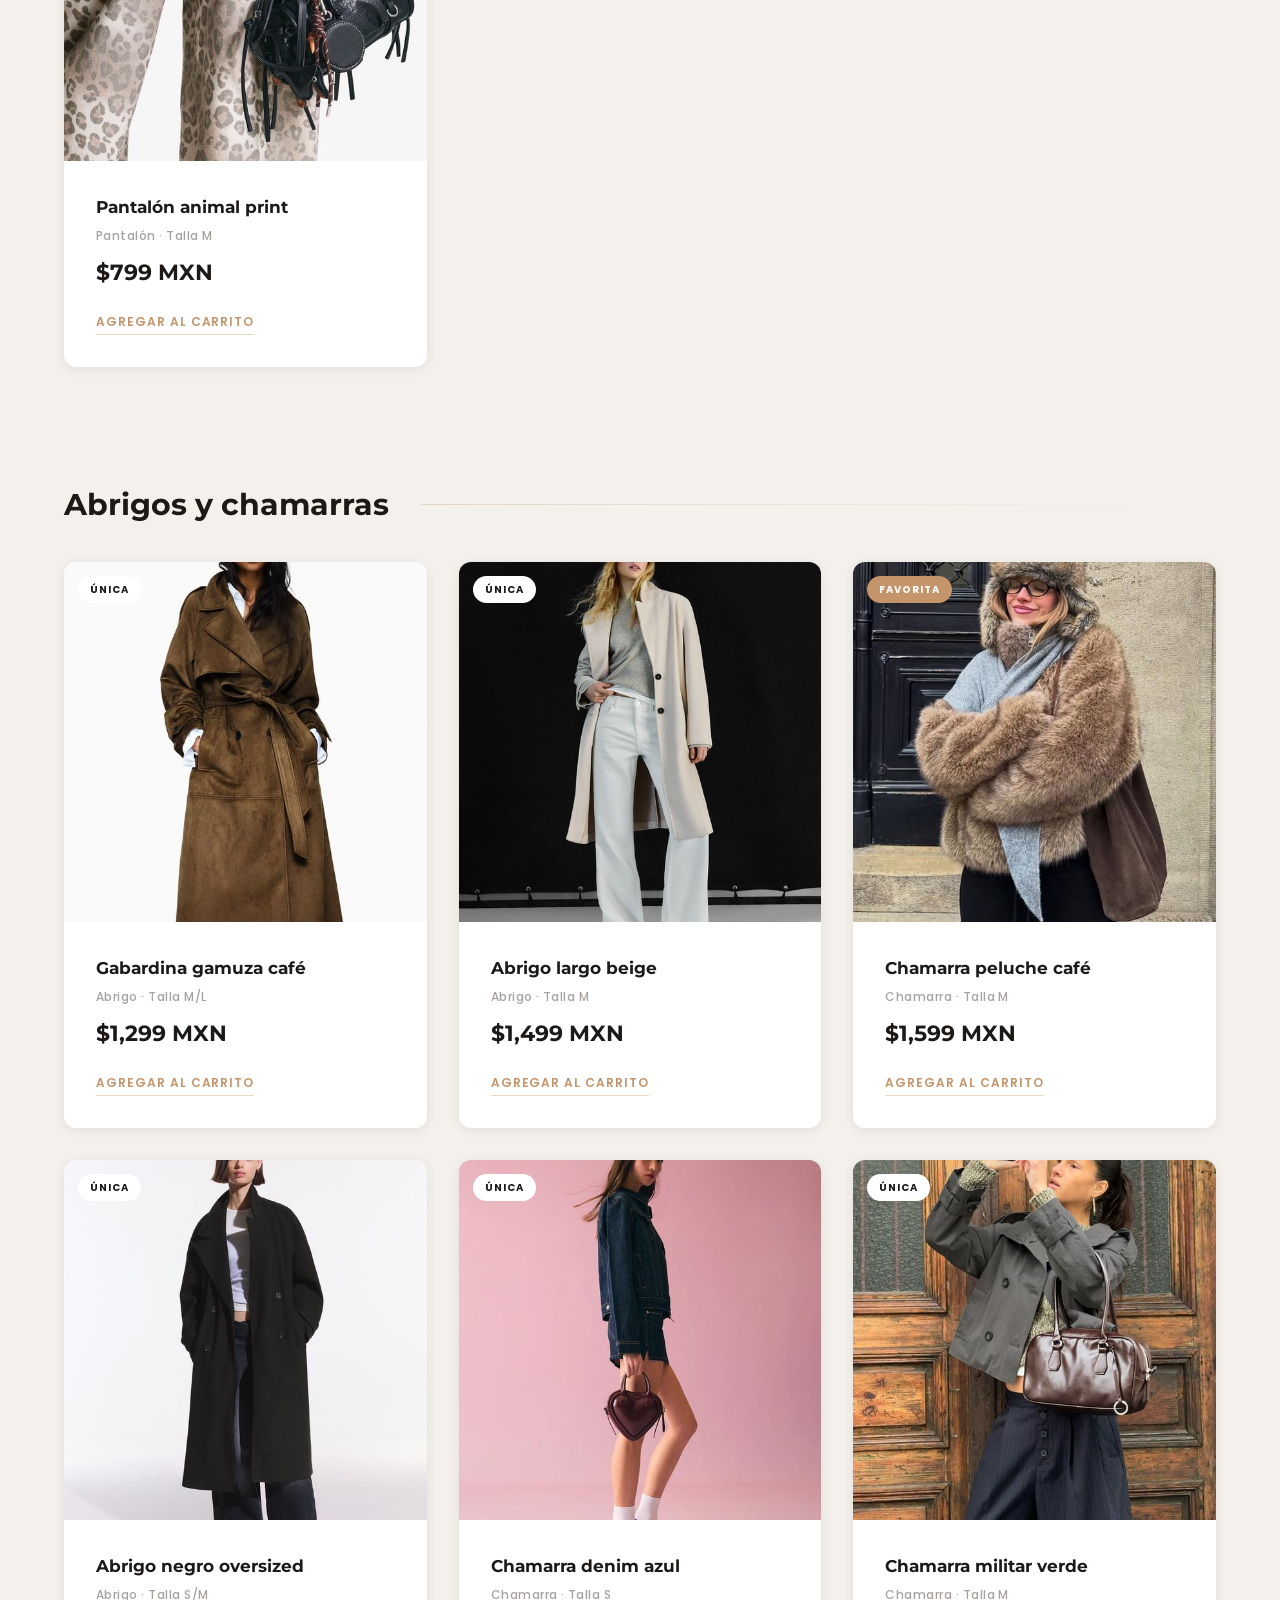
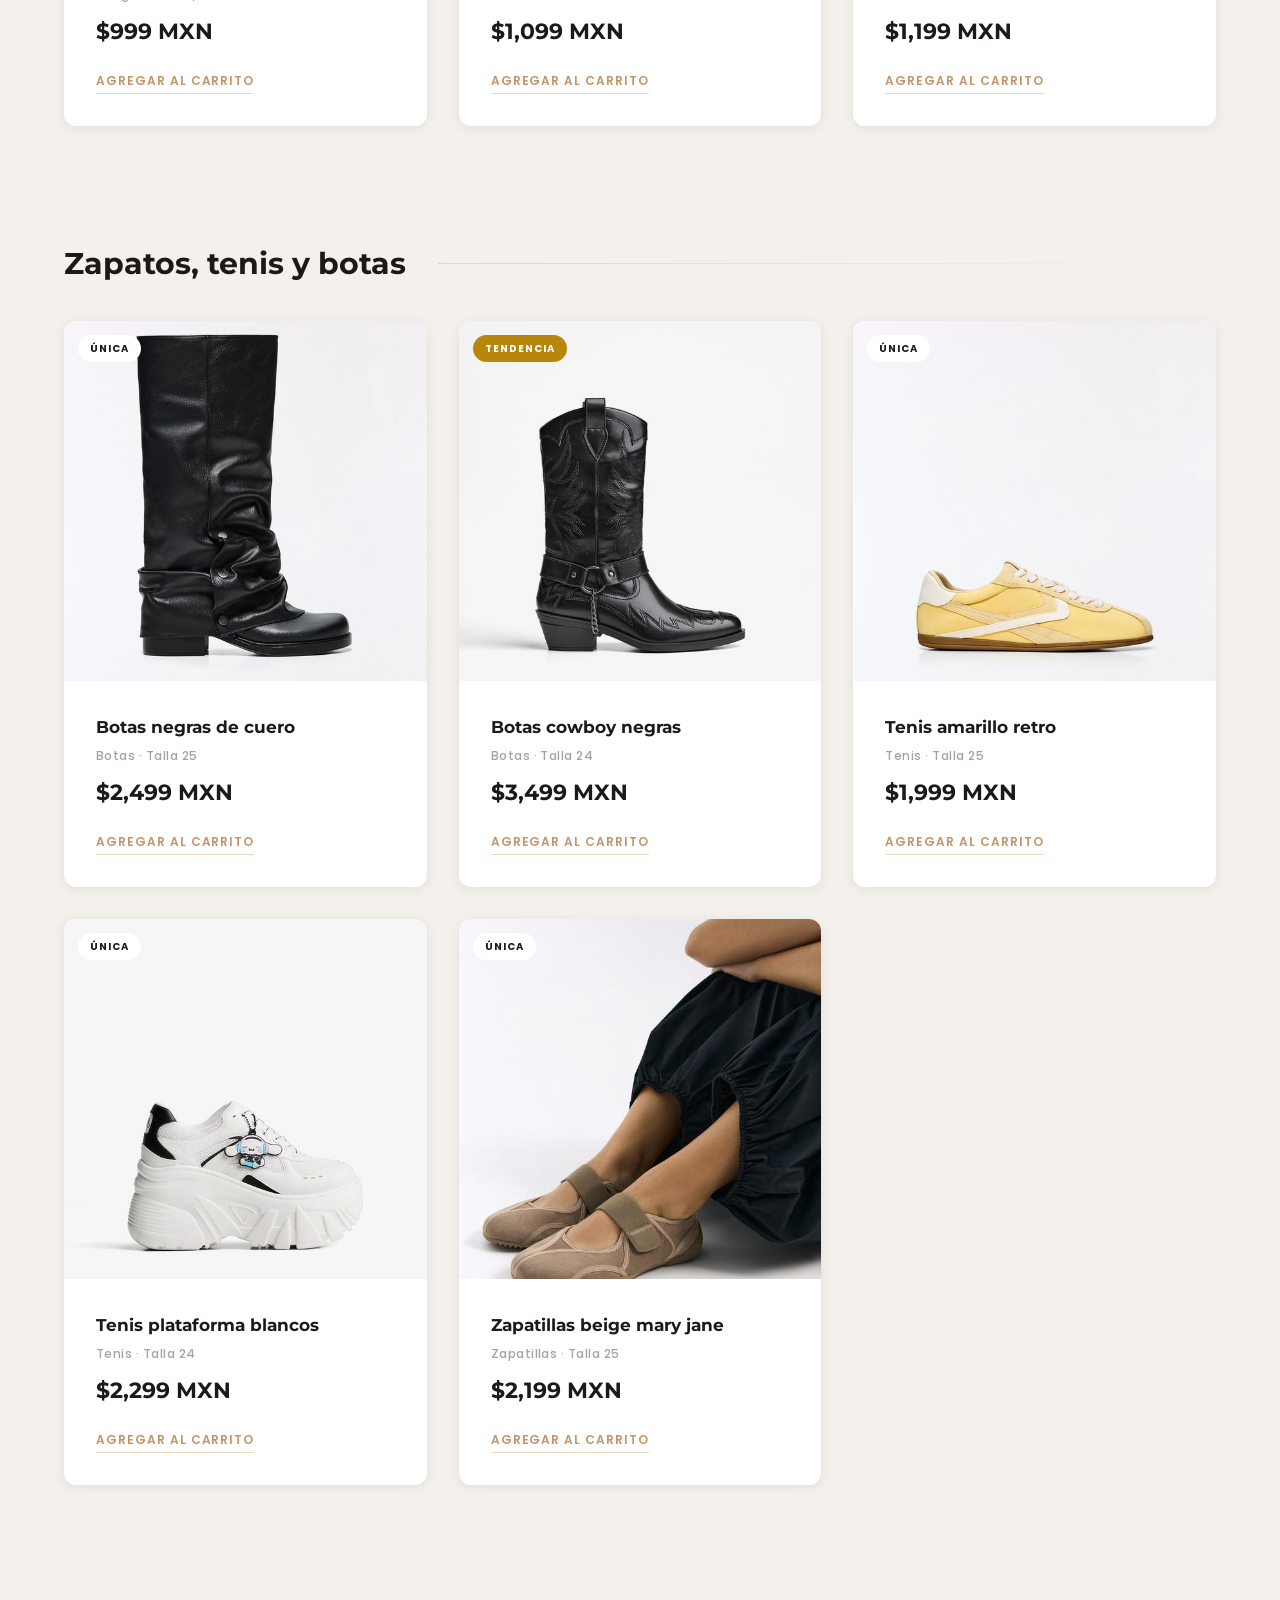
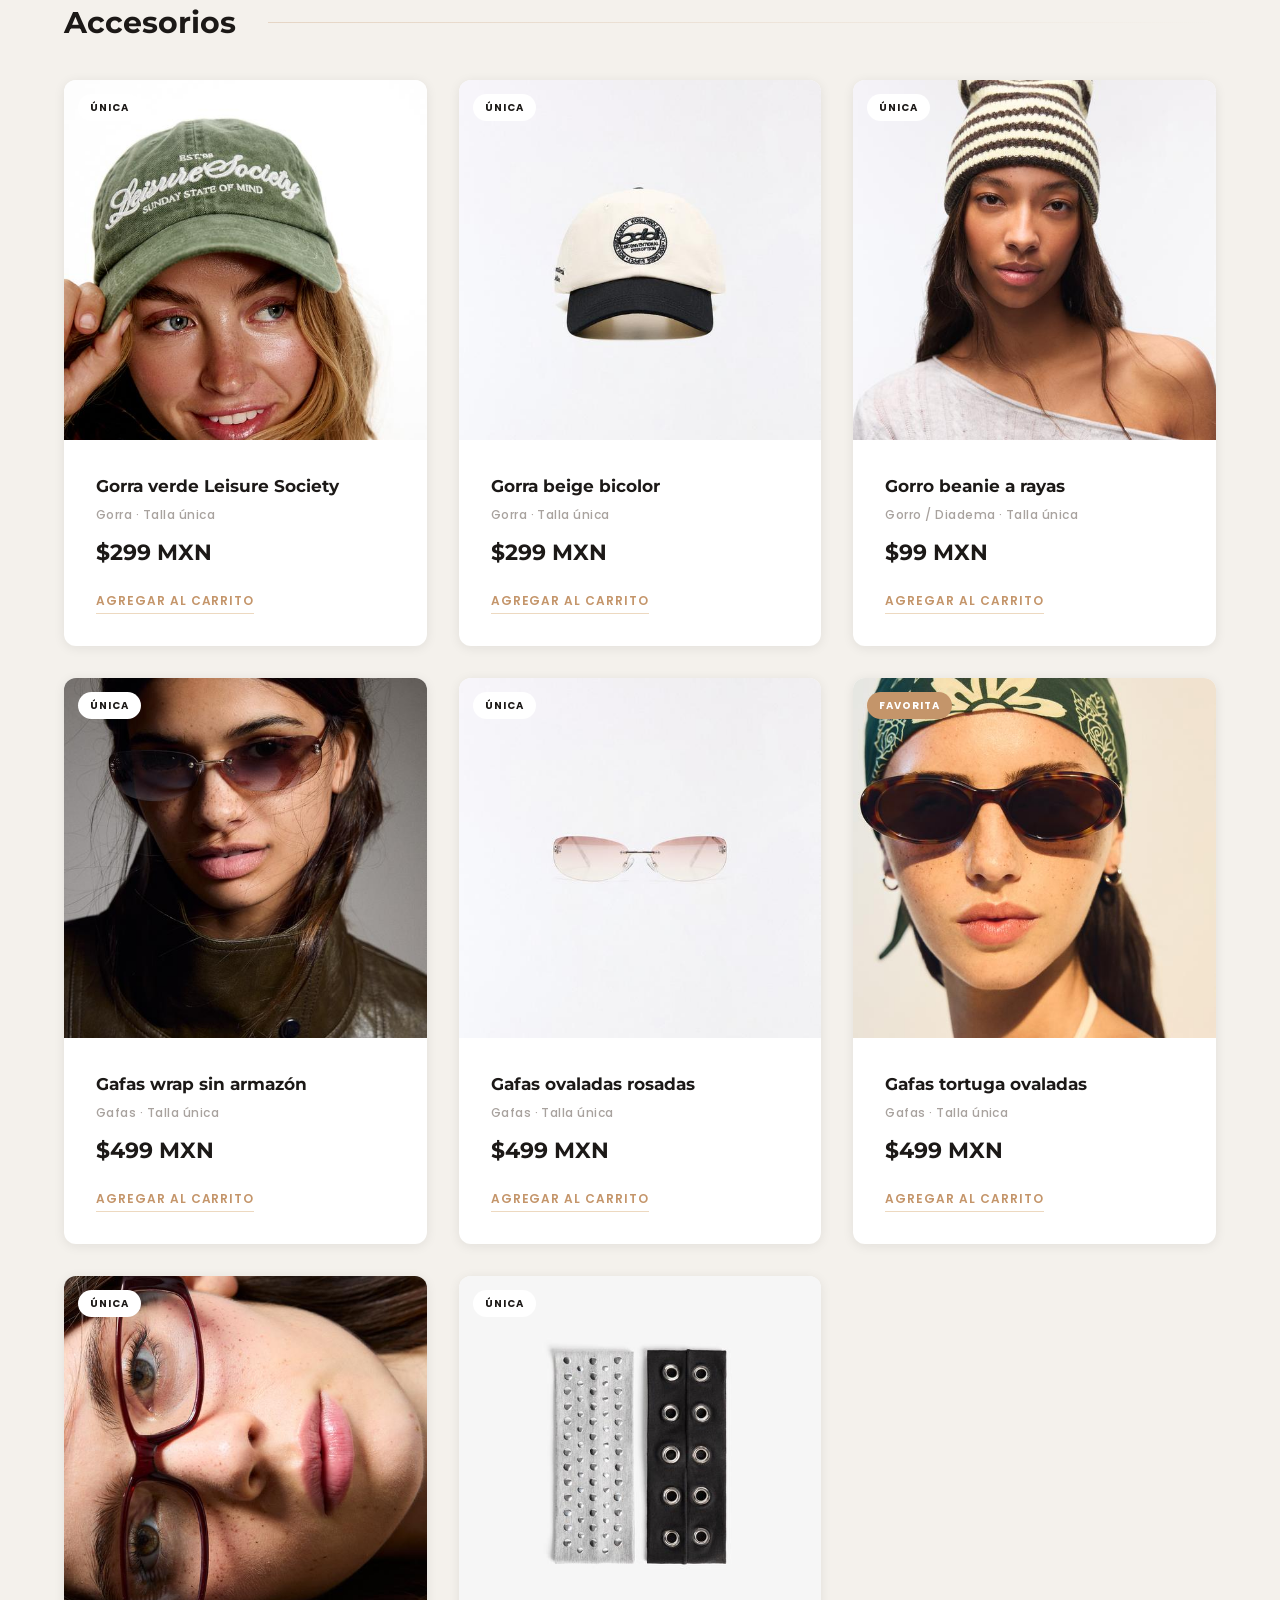
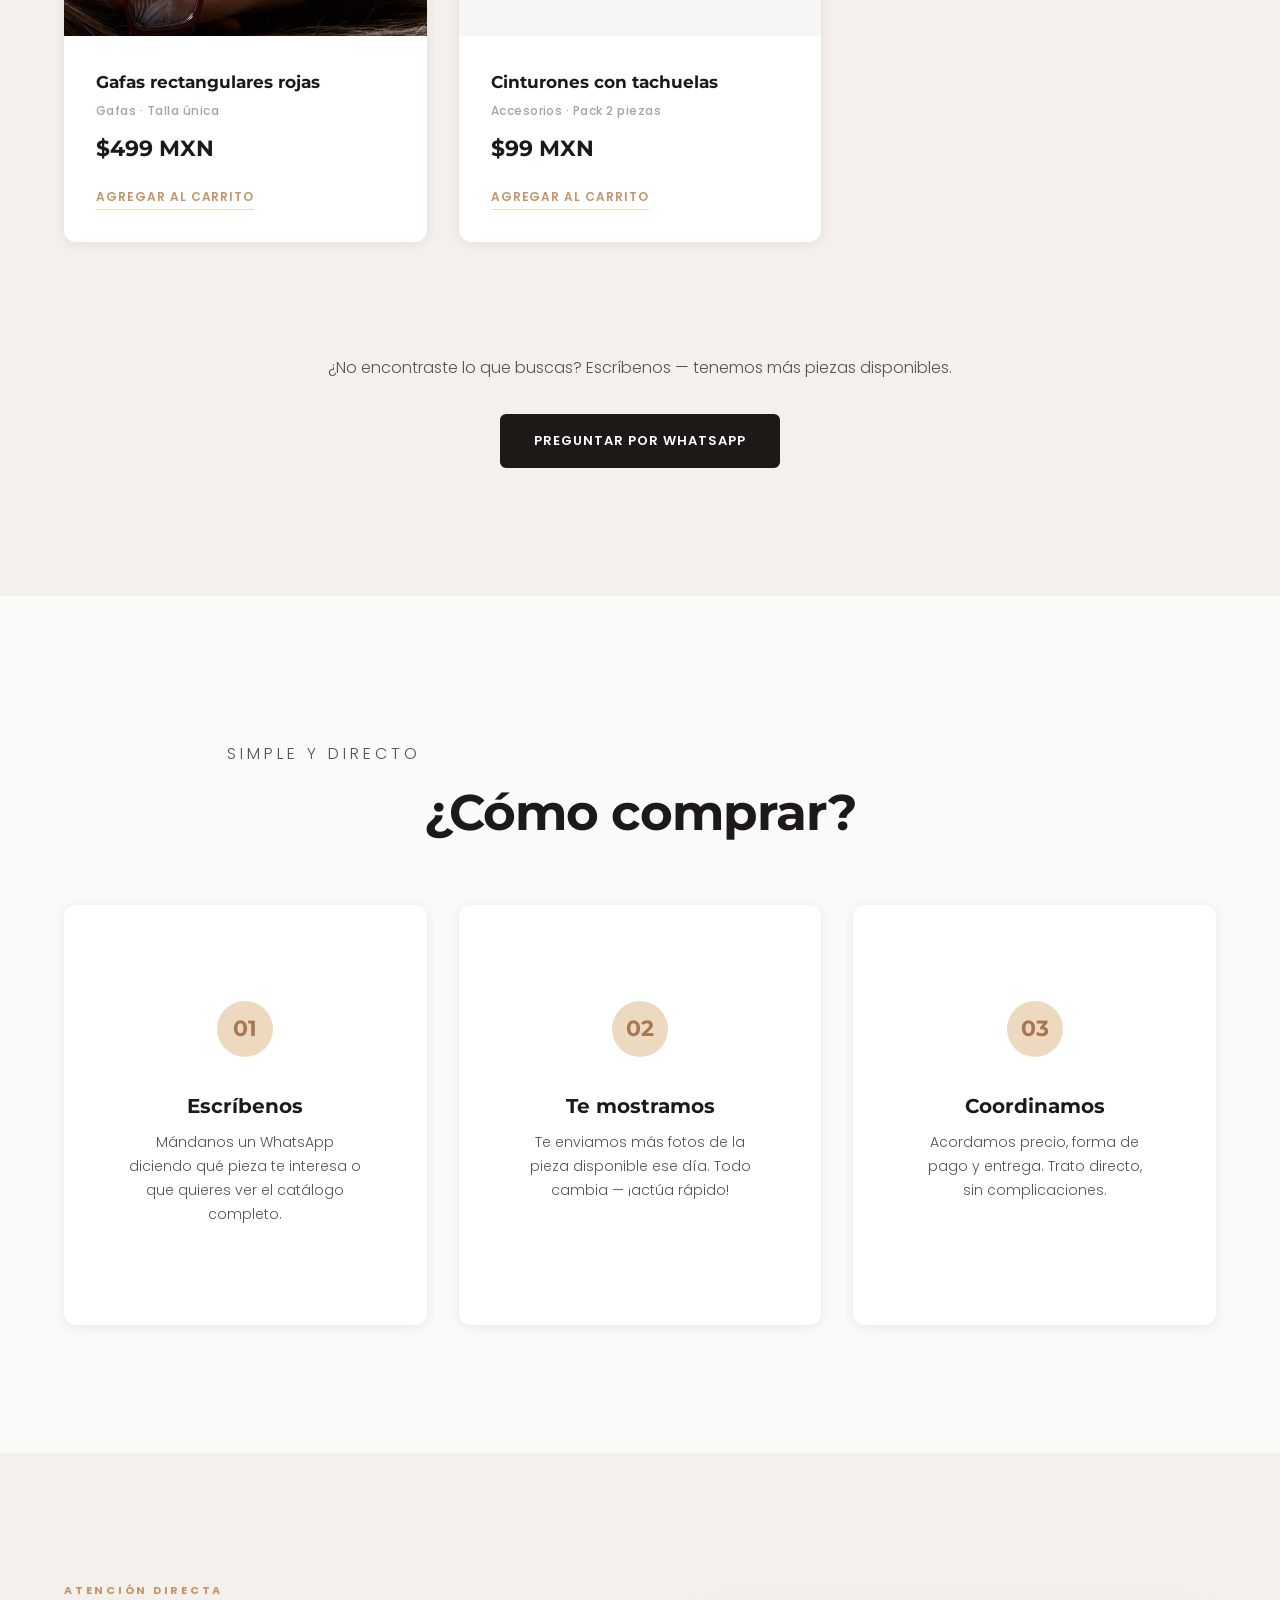
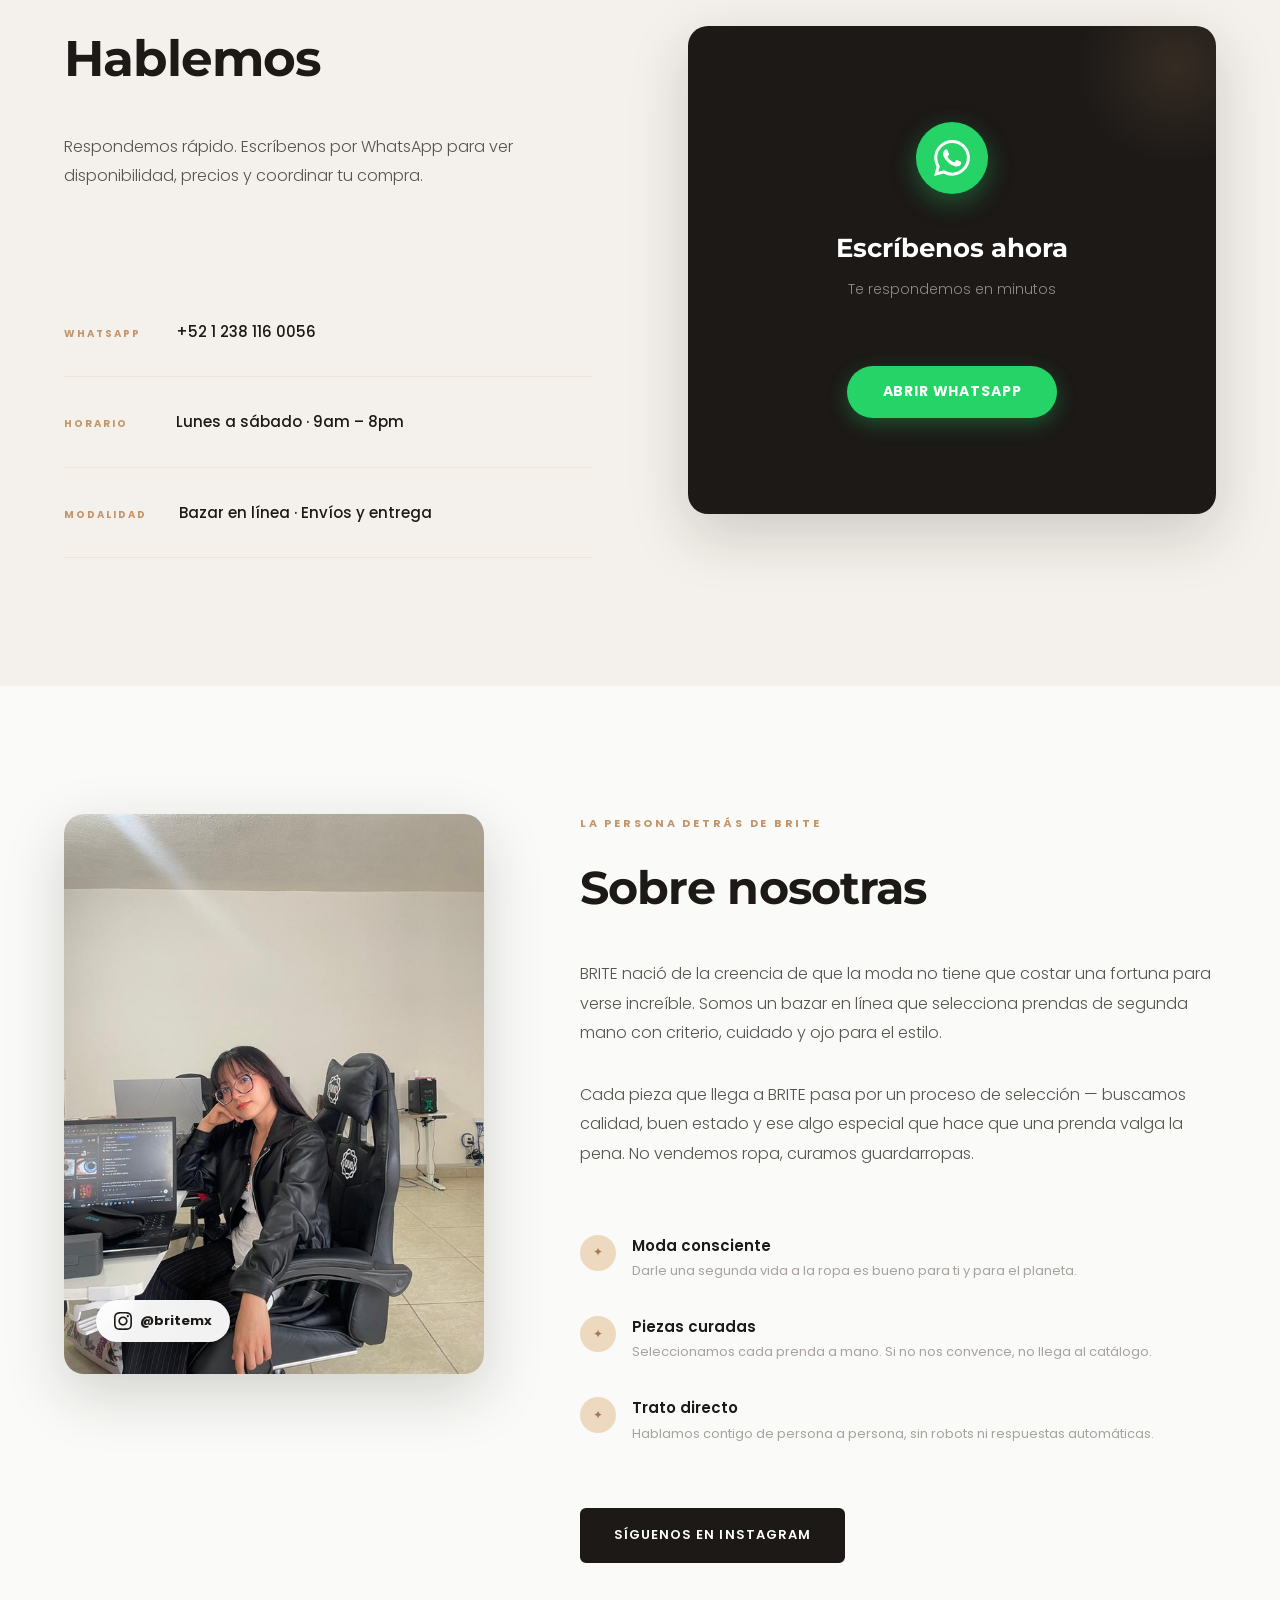
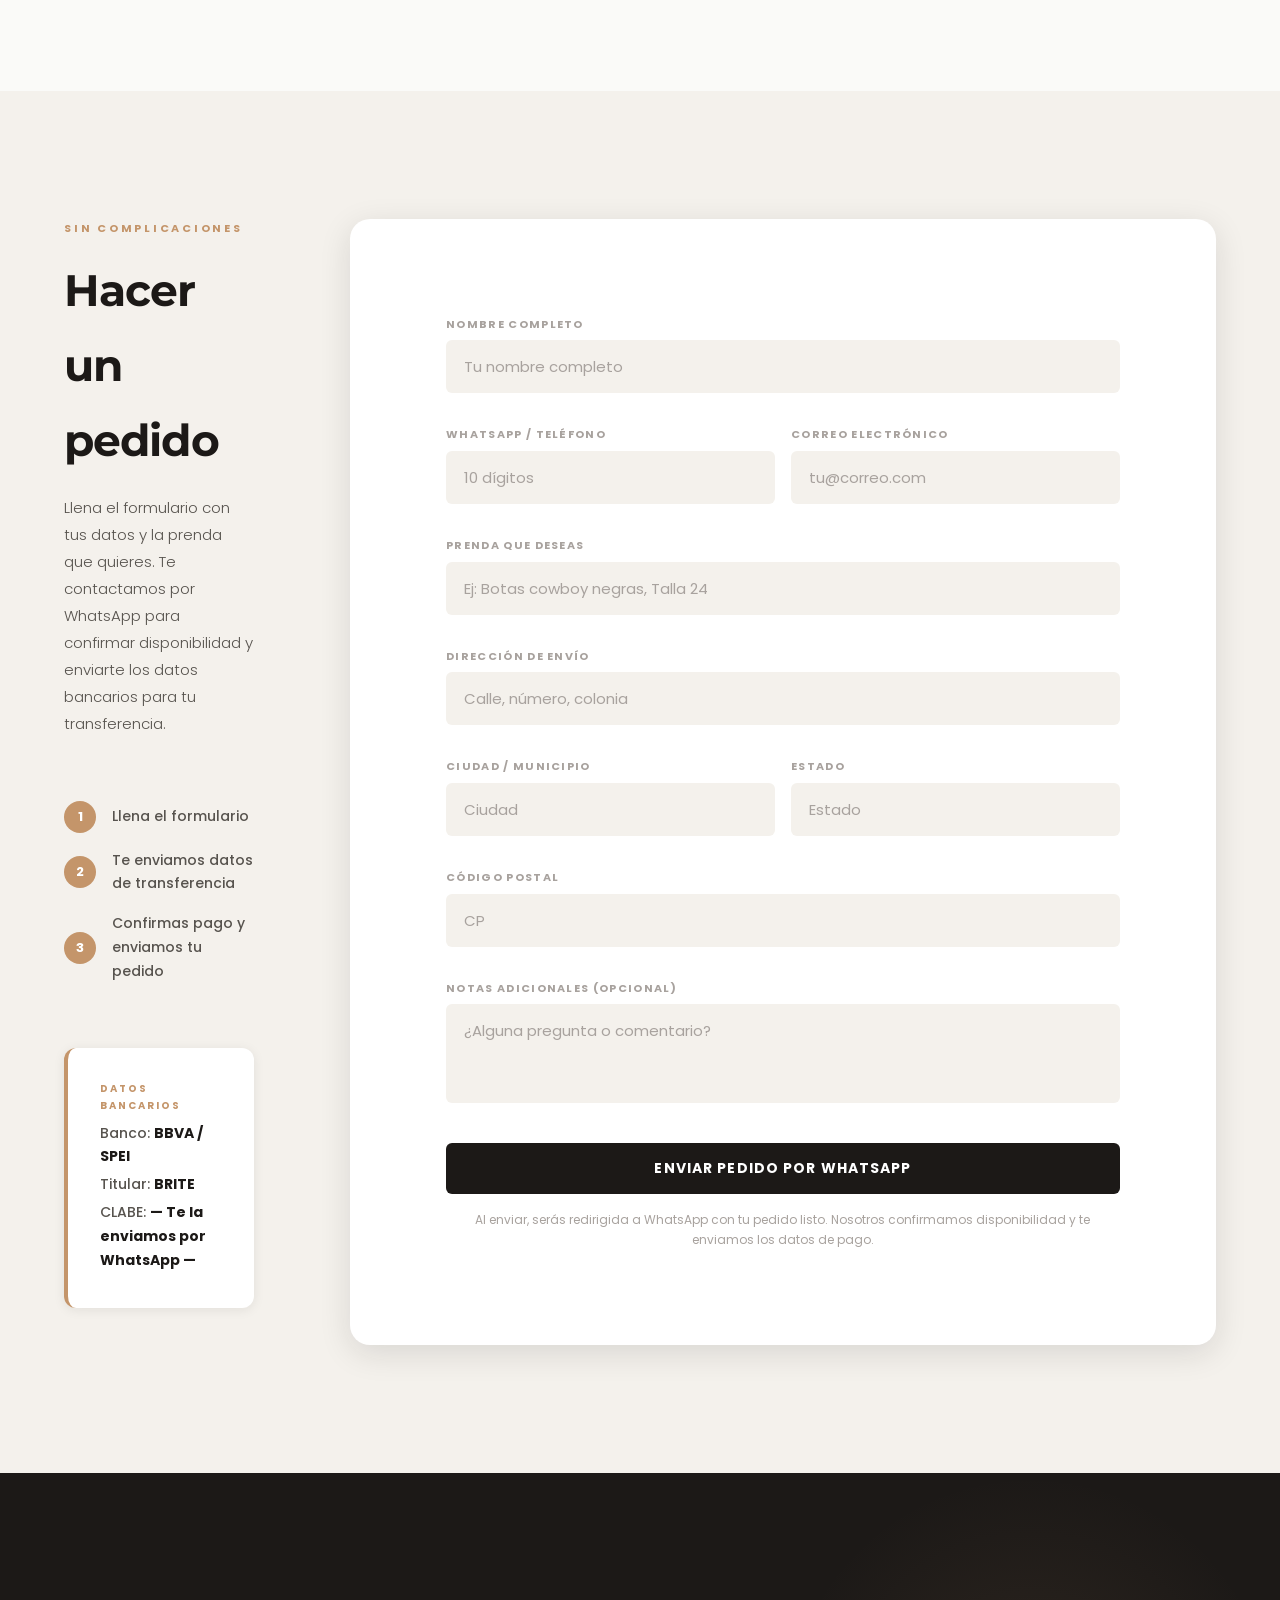
==== commit f6139597: "Add files via upload" ====
--- a/index.html
+++ b/index.html
@@ -40,6 +40,10 @@
           <a href="#sobre" class="nav-link">Nosotras</a>
         </nav>
         <div class="nav-actions">
+          <div class="user-icon" onclick="abrirAuth()" title="Mi cuenta">
+            <svg width="20" height="20" viewBox="0 0 24 24" fill="none" stroke="currentColor" stroke-width="1.5" stroke-linecap="round" stroke-linejoin="round"><path d="M20 21v-2a4 4 0 0 0-4-4H8a4 4 0 0 0-4 4v2"/><circle cx="12" cy="7" r="4"/></svg>
+            <span class="user-dot" id="userDot" style="display:none"></span>
+          </div>
           <div id="carritoIcon" class="carrito-icon" onclick="abrirCarrito()">
             <svg width="20" height="20" viewBox="0 0 24 24" fill="none" stroke="currentColor" stroke-width="1.5" stroke-linecap="round" stroke-linejoin="round"><path d="M6 2L3 6v14a2 2 0 002 2h14a2 2 0 002-2V6l-3-4z"/><line x1="3" y1="6" x2="21" y2="6"/><path d="M16 10a4 4 0 01-8 0"/></svg>
             <span id="carritoCount" class="carrito-count">0</span>
@@ -52,6 +56,7 @@
       </div>
     </nav>
     <div class="mobile-menu" id="mobileMenu">
+      <a href="#" onclick="toggleMenu(); abrirAuth()">👤 Mi cuenta</a>
       <a href="#novedades" onclick="toggleMenu()">Novedades</a>
       <a href="#ofertas" onclick="toggleMenu()">Ofertas 🔥</a>
       <a href="#categorias" onclick="toggleMenu()">Categorías</a>
@@ -1023,6 +1028,129 @@
     <p id="zoomPrecio" class="zoom-precio"></p>
   </div>
 
+
+  <!-- ══ AUTH MODAL ══ -->
+  <div class="auth-overlay" id="authOverlay" onclick="cerrarAuth()"></div>
+  <div class="auth-modal" id="authModal">
+
+    <!-- Fondo decorativo futurista -->
+    <div class="auth-bg">
+      <div class="auth-orb auth-orb1"></div>
+      <div class="auth-orb auth-orb2"></div>
+      <div class="auth-grid"></div>
+    </div>
+
+    <button class="auth-close" onclick="cerrarAuth()">✕</button>
+
+    <!-- Logo -->
+    <div class="auth-logo">
+      <img src="imgs/logo-simple.jpg" alt="BRITE">
+    </div>
+
+    <!-- Tabs -->
+    <div class="auth-tabs">
+      <button class="auth-tab active" id="tabLogin" onclick="switchTab('login')">Iniciar sesión</button>
+      <button class="auth-tab" id="tabRegister" onclick="switchTab('register')">Crear cuenta</button>
+      <div class="auth-tab-indicator" id="tabIndicator"></div>
+    </div>
+
+    <!-- LOGIN -->
+    <div class="auth-form" id="formLogin">
+      <div class="auth-field">
+        <label>Correo electrónico</label>
+        <div class="auth-input-wrap">
+          <svg width="16" height="16" viewBox="0 0 24 24" fill="none" stroke="currentColor" stroke-width="1.5"><path d="M4 4h16c1.1 0 2 .9 2 2v12c0 1.1-.9 2-2 2H4c-1.1 0-2-.9-2-2V6c0-1.1.9-2 2-2z"/><polyline points="22,6 12,12 2,6"/></svg>
+          <input type="email" id="loginEmail" placeholder="tu@correo.com" autocomplete="email">
+        </div>
+      </div>
+      <div class="auth-field">
+        <label>Contraseña</label>
+        <div class="auth-input-wrap">
+          <svg width="16" height="16" viewBox="0 0 24 24" fill="none" stroke="currentColor" stroke-width="1.5"><rect x="3" y="11" width="18" height="11" rx="2" ry="2"/><path d="M7 11V7a5 5 0 0 1 10 0v4"/></svg>
+          <input type="password" id="loginPass" placeholder="••••••••" autocomplete="current-password">
+          <button class="toggle-pass" onclick="togglePassword('loginPass', this)">
+            <svg width="14" height="14" viewBox="0 0 24 24" fill="none" stroke="currentColor" stroke-width="1.5"><path d="M1 12s4-8 11-8 11 8 11 8-4 8-11 8-11-8-11-8z"/><circle cx="12" cy="12" r="3"/></svg>
+          </button>
+        </div>
+      </div>
+      <p class="auth-forgot"><a href="#" onclick="mostrarToast('Función próximamente disponible')">¿Olvidaste tu contraseña?</a></p>
+      <button class="auth-btn" onclick="iniciarSesion()">
+        <span>Entrar</span>
+        <svg width="16" height="16" viewBox="0 0 24 24" fill="none" stroke="currentColor" stroke-width="2"><line x1="5" y1="12" x2="19" y2="12"/><polyline points="12,5 19,12 12,19"/></svg>
+      </button>
+      <p class="auth-switch">¿No tienes cuenta? <a onclick="switchTab('register')">Regístrate aquí</a></p>
+    </div>
+
+    <!-- REGISTRO -->
+    <div class="auth-form" id="formRegister" style="display:none">
+      <div class="auth-field">
+        <label>Nombre completo</label>
+        <div class="auth-input-wrap">
+          <svg width="16" height="16" viewBox="0 0 24 24" fill="none" stroke="currentColor" stroke-width="1.5"><path d="M20 21v-2a4 4 0 0 0-4-4H8a4 4 0 0 0-4 4v2"/><circle cx="12" cy="7" r="4"/></svg>
+          <input type="text" id="regNombre" placeholder="Tu nombre" autocomplete="name">
+        </div>
+      </div>
+      <div class="auth-field">
+        <label>Correo electrónico</label>
+        <div class="auth-input-wrap">
+          <svg width="16" height="16" viewBox="0 0 24 24" fill="none" stroke="currentColor" stroke-width="1.5"><path d="M4 4h16c1.1 0 2 .9 2 2v12c0 1.1-.9 2-2 2H4c-1.1 0-2-.9-2-2V6c0-1.1.9-2 2-2z"/><polyline points="22,6 12,12 2,6"/></svg>
+          <input type="email" id="regEmail" placeholder="tu@correo.com" autocomplete="email">
+        </div>
+      </div>
+      <div class="auth-field">
+        <label>Contraseña</label>
+        <div class="auth-input-wrap">
+          <svg width="16" height="16" viewBox="0 0 24 24" fill="none" stroke="currentColor" stroke-width="1.5"><rect x="3" y="11" width="18" height="11" rx="2" ry="2"/><path d="M7 11V7a5 5 0 0 1 10 0v4"/></svg>
+          <input type="password" id="regPass" placeholder="Mínimo 6 caracteres" autocomplete="new-password">
+          <button class="toggle-pass" onclick="togglePassword('regPass', this)">
+            <svg width="14" height="14" viewBox="0 0 24 24" fill="none" stroke="currentColor" stroke-width="1.5"><path d="M1 12s4-8 11-8 11 8 11 8-4 8-11 8-11-8-11-8z"/><circle cx="12" cy="12" r="3"/></svg>
+          </button>
+        </div>
+        <div class="pass-strength" id="passStrength">
+          <div class="pass-bar" id="passBar"></div>
+        </div>
+        <p class="pass-hint" id="passHint"></p>
+      </div>
+      <div class="auth-field">
+        <label>WhatsApp (opcional)</label>
+        <div class="auth-input-wrap">
+          <svg width="16" height="16" viewBox="0 0 24 24" fill="currentColor"><path d="M17.472 14.382c-.297-.149-1.758-.867-2.03-.967-.273-.099-.471-.148-.67.15-.197.297-.767.966-.94 1.164-.173.199-.347.223-.644.075-.297-.15-1.255-.463-2.39-1.475-.883-.788-1.48-1.761-1.653-2.059-.173-.297-.018-.458.13-.606.134-.133.298-.347.446-.52.149-.174.198-.298.298-.497.099-.198.05-.371-.025-.52-.075-.149-.669-1.612-.916-2.207-.242-.579-.487-.5-.669-.51-.173-.008-.371-.01-.57-.01-.198 0-.52.074-.792.372-.272.297-1.04 1.016-1.04 2.479 0 1.462 1.065 2.875 1.213 3.074.149.198 2.096 3.2 5.077 4.487.709.306 1.262.489 1.694.625.712.227 1.36.195 1.871.118.571-.085 1.758-.719 2.006-1.413.248-.694.248-1.289.173-1.413-.074-.124-.272-.198-.57-.347m-5.421 7.403h-.004a9.87 9.87 0 01-5.031-1.378l-.361-.214-3.741.982.998-3.648-.235-.374a9.86 9.86 0 01-1.51-5.26c.001-5.45 4.436-9.884 9.888-9.884 2.64 0 5.122 1.03 6.988 2.898a9.825 9.825 0 012.893 6.994c-.003 5.45-4.437 9.884-9.885 9.884m8.413-18.297A11.815 11.815 0 0012.05 0C5.495 0 .16 5.335.157 11.892c0 2.096.547 4.142 1.588 5.945L.057 24l6.305-1.654a11.882 11.882 0 005.683 1.448h.005c6.554 0 11.89-5.335 11.893-11.893a11.821 11.821 0 00-3.48-8.413z"/></svg>
+          <input type="tel" id="regWa" placeholder="+52 10 dígitos">
+        </div>
+      </div>
+      <div class="auth-check">
+        <input type="checkbox" id="regTerms">
+        <label for="regTerms">Acepto recibir novedades y ofertas de BRITE</label>
+      </div>
+      <button class="auth-btn" onclick="registrarUsuario()">
+        <span>Crear mi cuenta</span>
+        <svg width="16" height="16" viewBox="0 0 24 24" fill="none" stroke="currentColor" stroke-width="2"><line x1="5" y1="12" x2="19" y2="12"/><polyline points="12,5 19,12 12,19"/></svg>
+      </button>
+      <p class="auth-switch">¿Ya tienes cuenta? <a onclick="switchTab('login')">Inicia sesión</a></p>
+    </div>
+
+    <!-- PERFIL (cuando está logueado) -->
+    <div class="auth-form" id="formPerfil" style="display:none">
+      <div class="auth-perfil-avatar" id="perfilAvatar">B</div>
+      <p class="auth-perfil-nombre" id="perfilNombre">Bienvenida</p>
+      <p class="auth-perfil-email" id="perfilEmail"></p>
+      <div class="auth-perfil-stats">
+        <div class="perfil-stat">
+          <span class="perfil-stat-num" id="perfilPedidos">0</span>
+          <span class="perfil-stat-label">Pedidos</span>
+        </div>
+        <div class="perfil-stat">
+          <span class="perfil-stat-num" id="perfilCarrito">0</span>
+          <span class="perfil-stat-label">En carrito</span>
+        </div>
+      </div>
+      <button class="auth-btn auth-btn-ghost" onclick="cerrarSesion()">
+        <span>Cerrar sesión</span>
+      </button>
+    </div>
+
+  </div>
+
   <script src="script.js"></script>
 </body>
 </html>
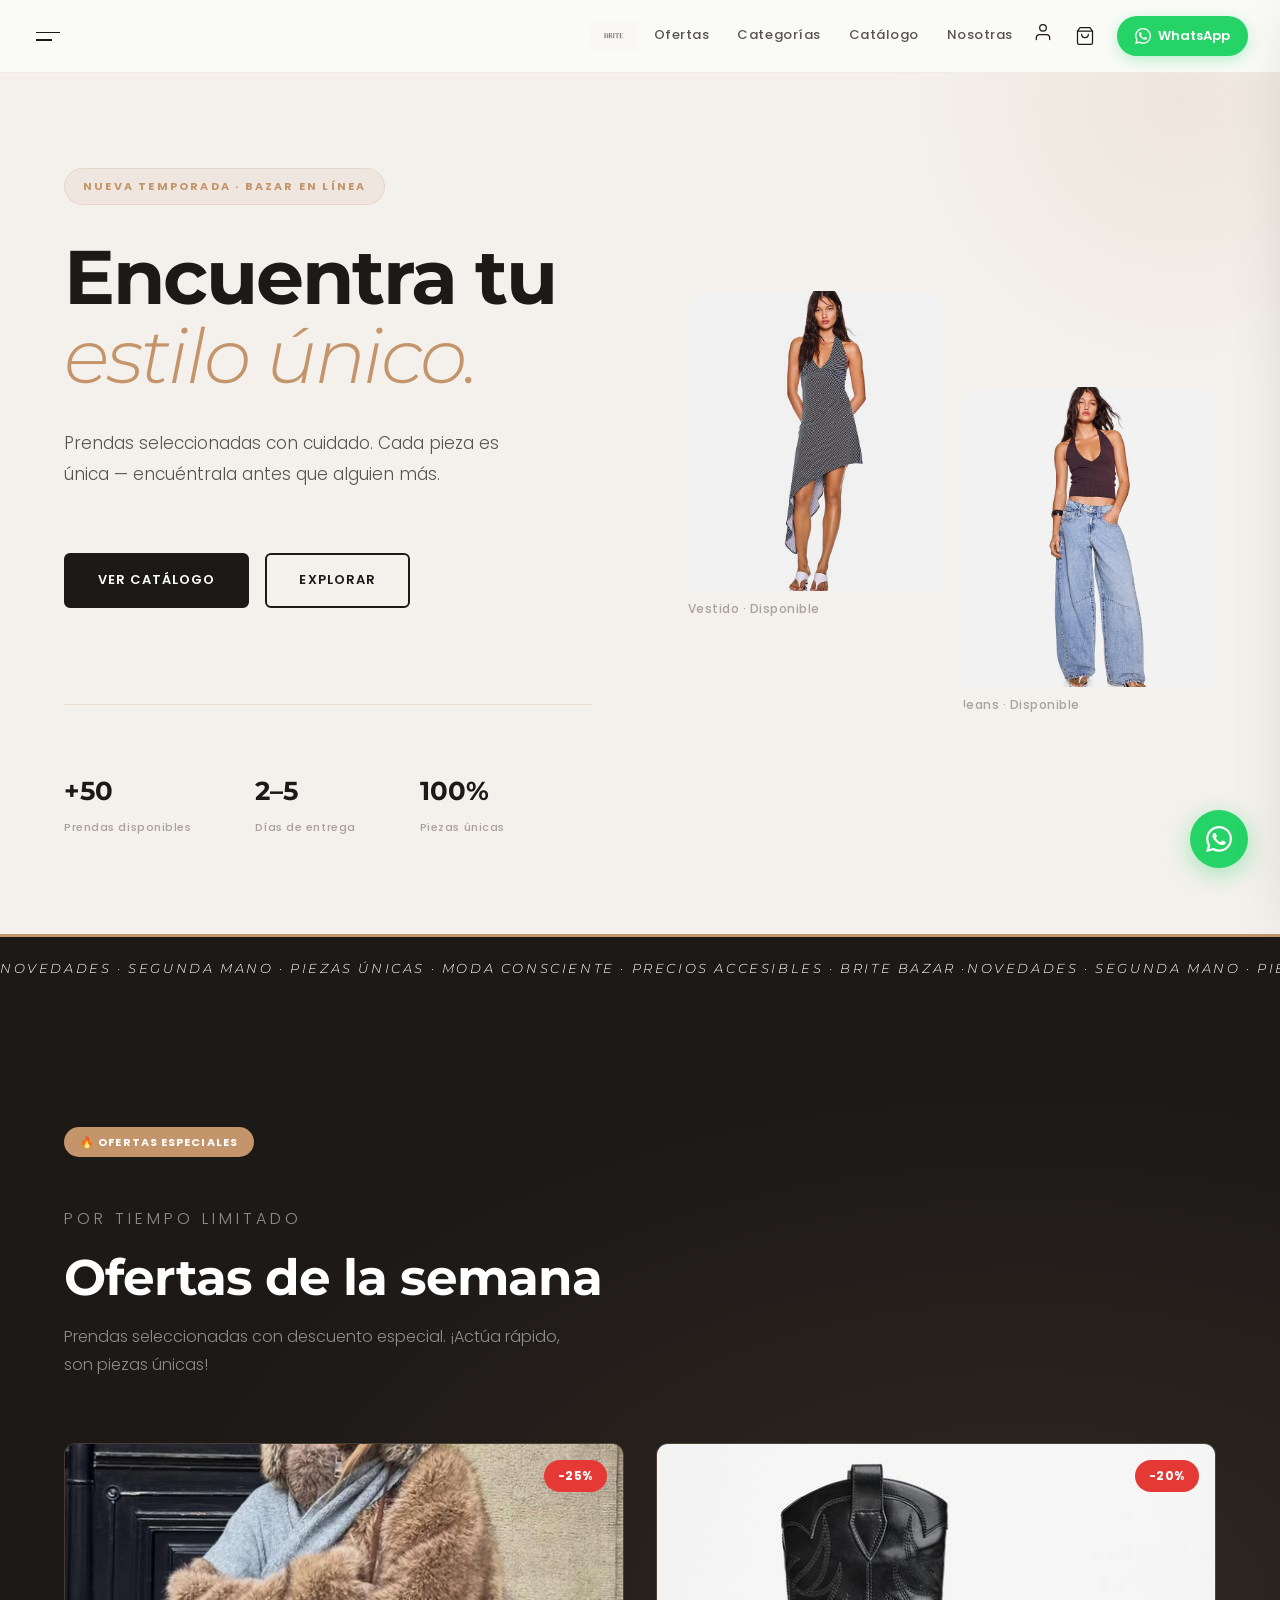
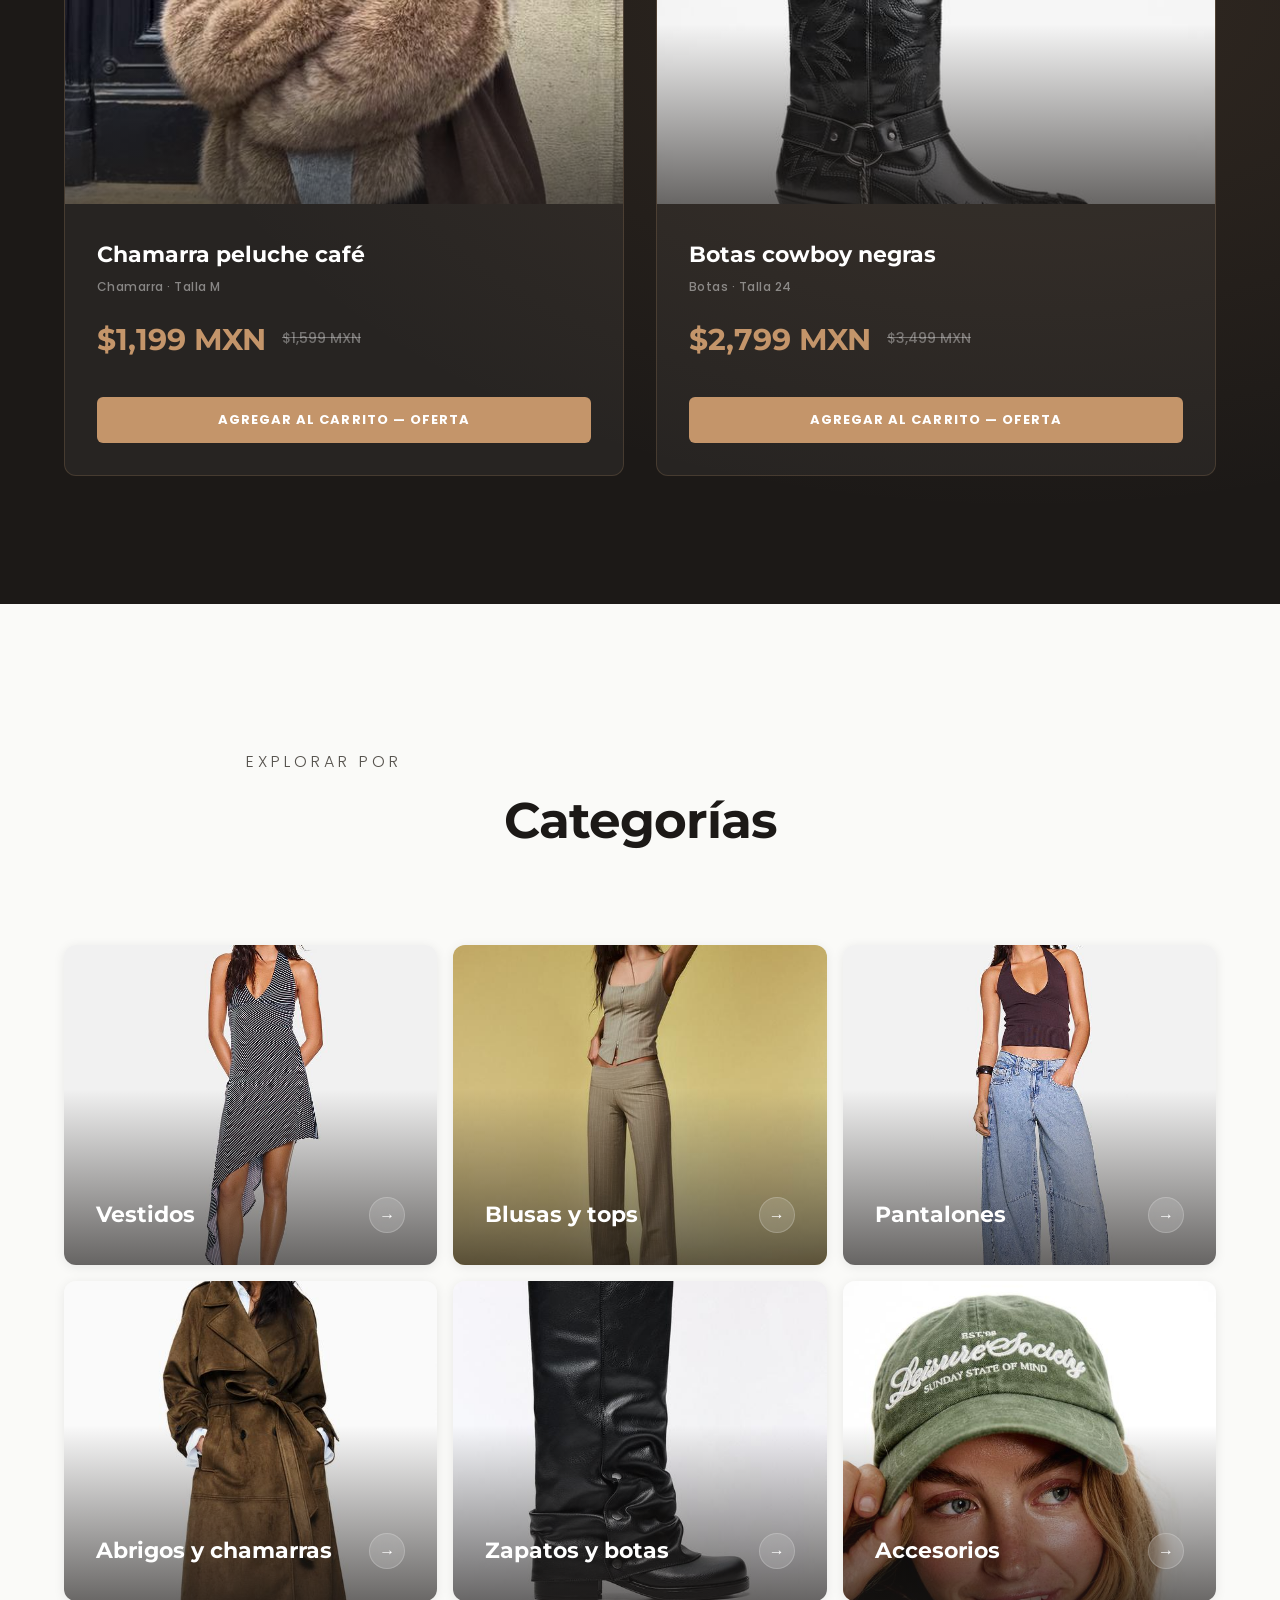
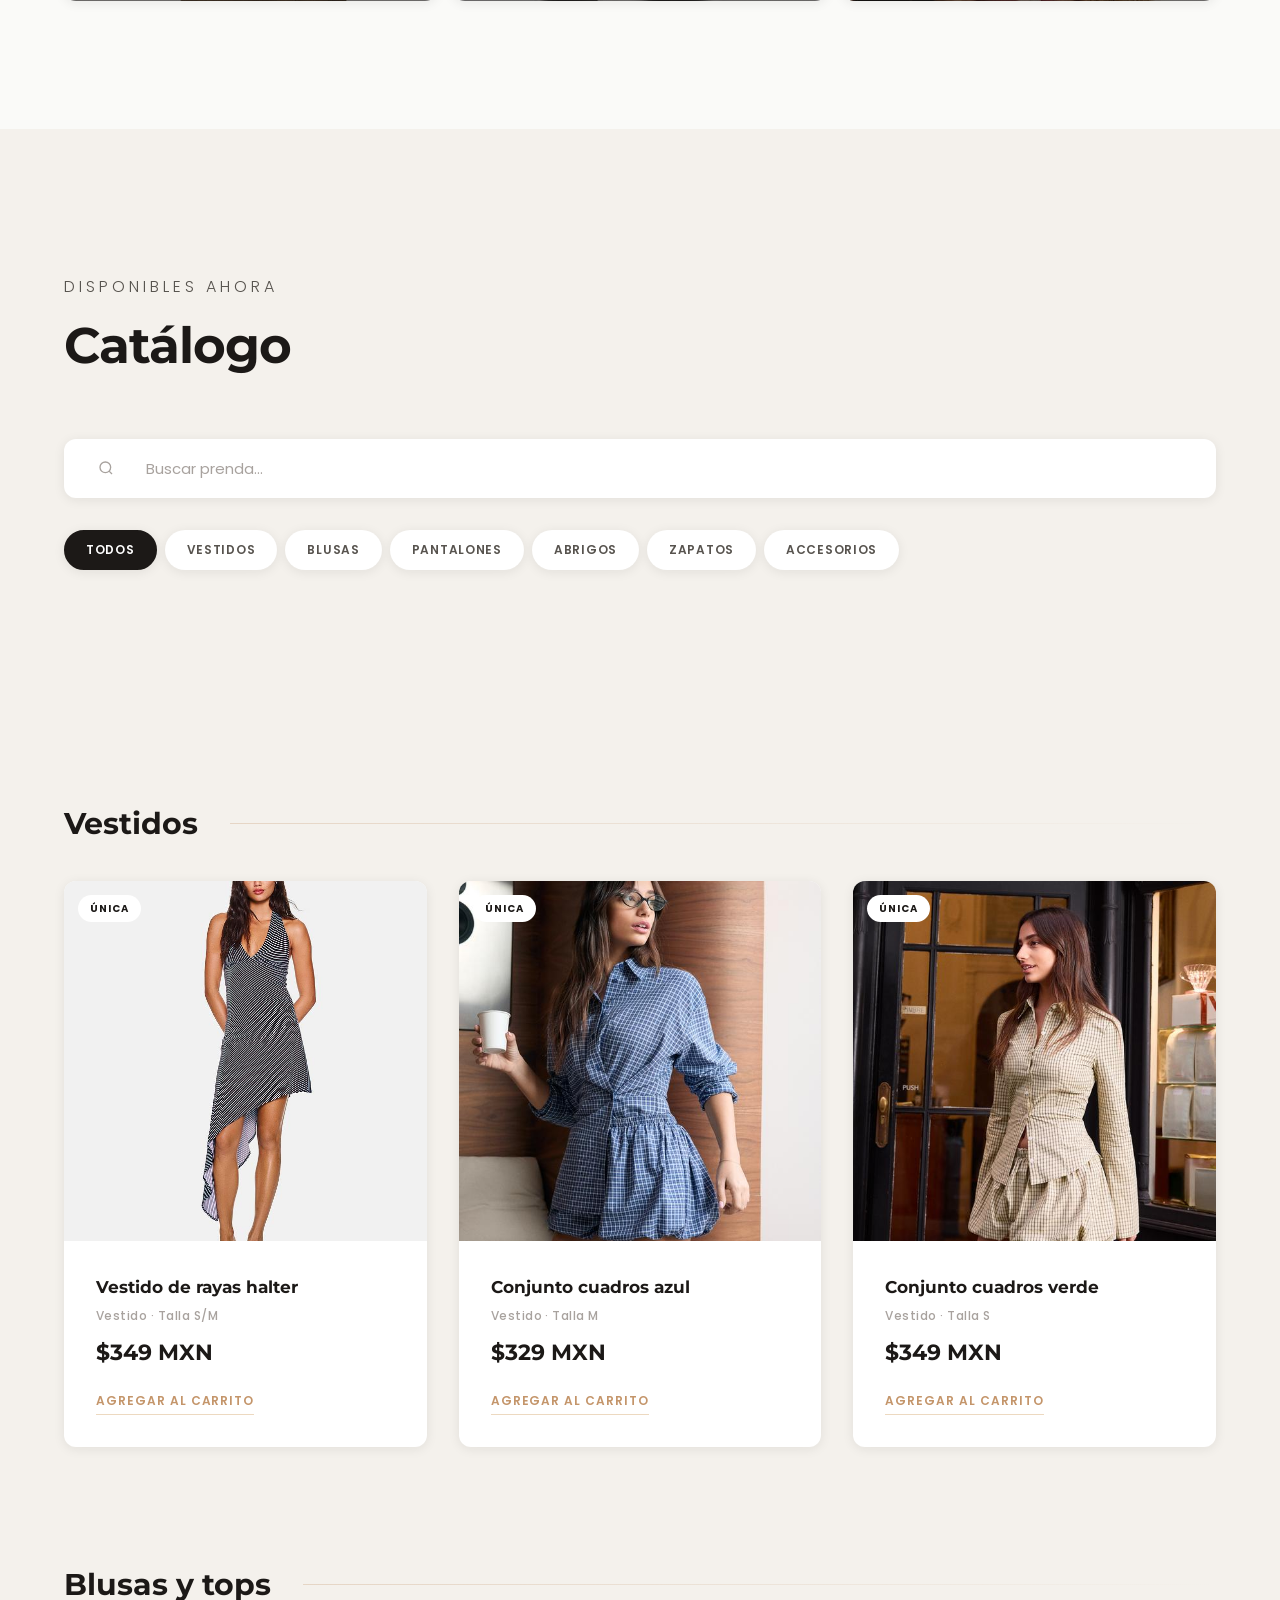
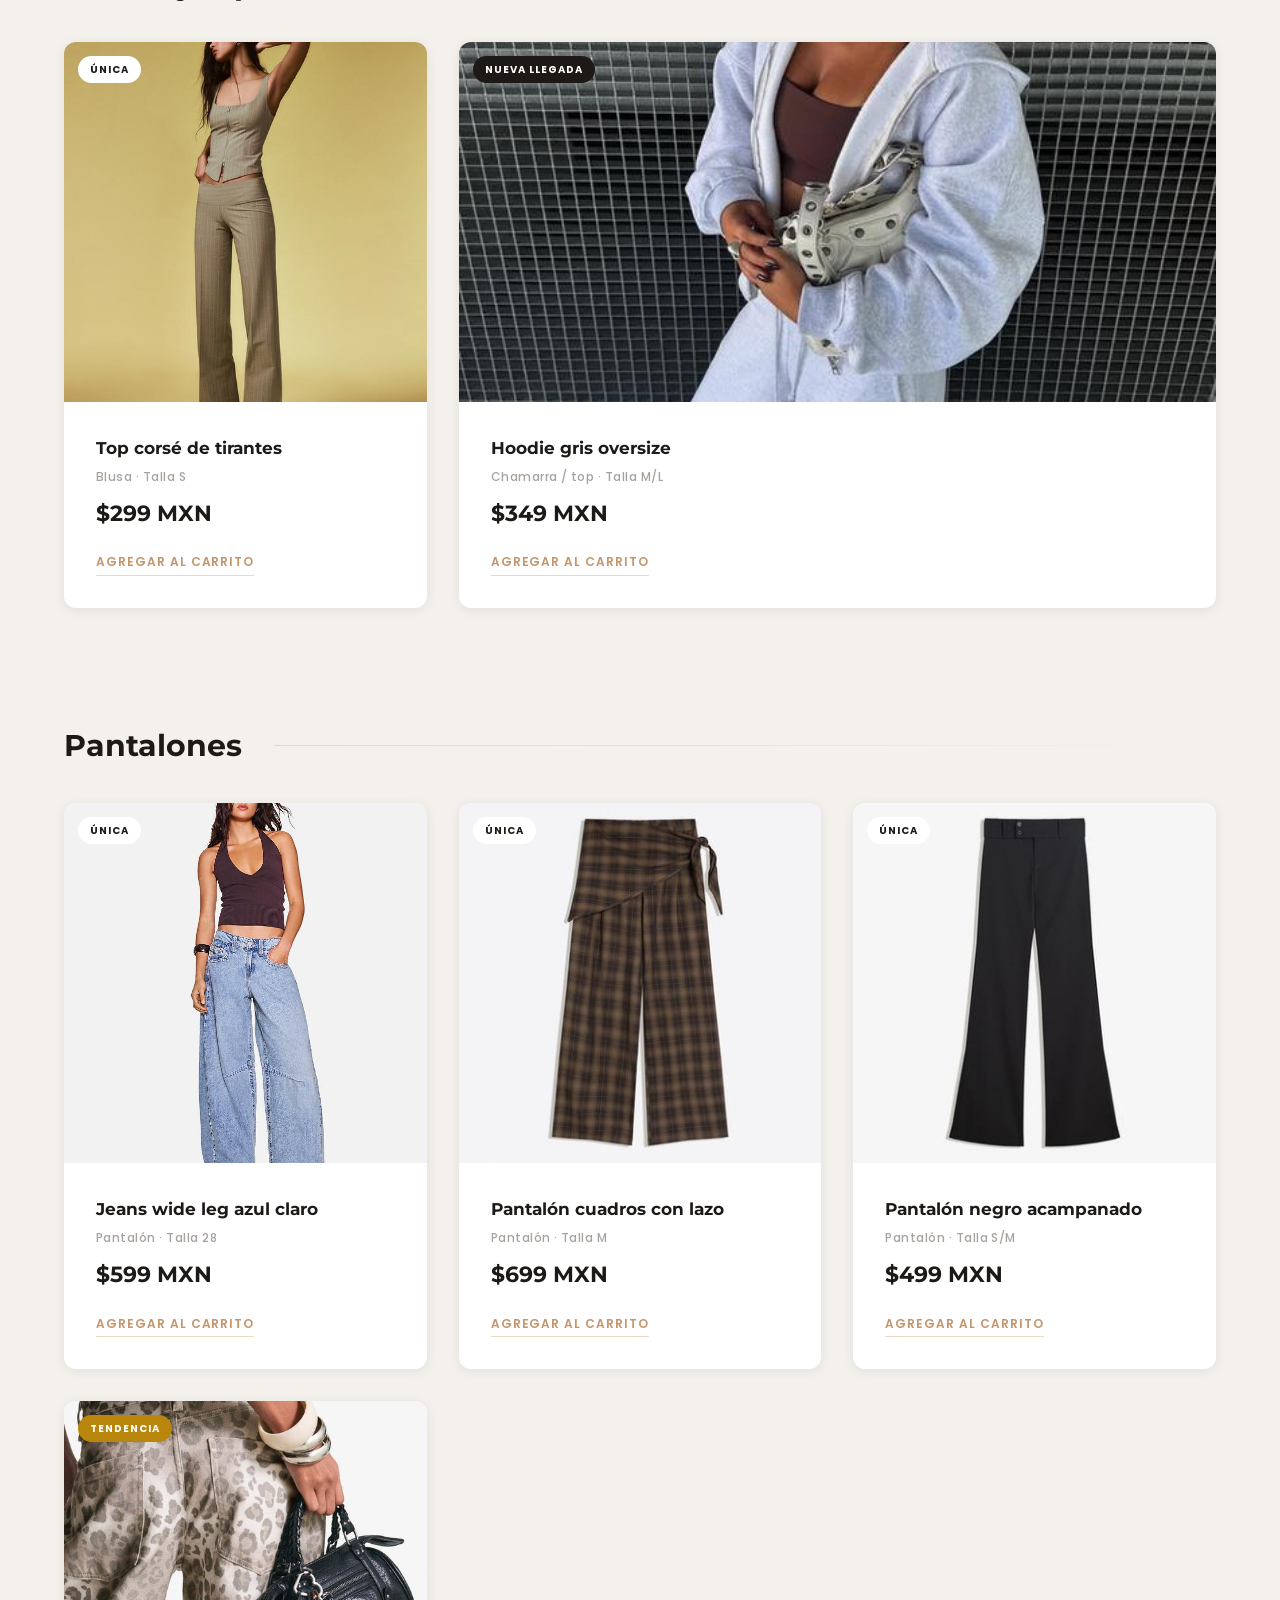
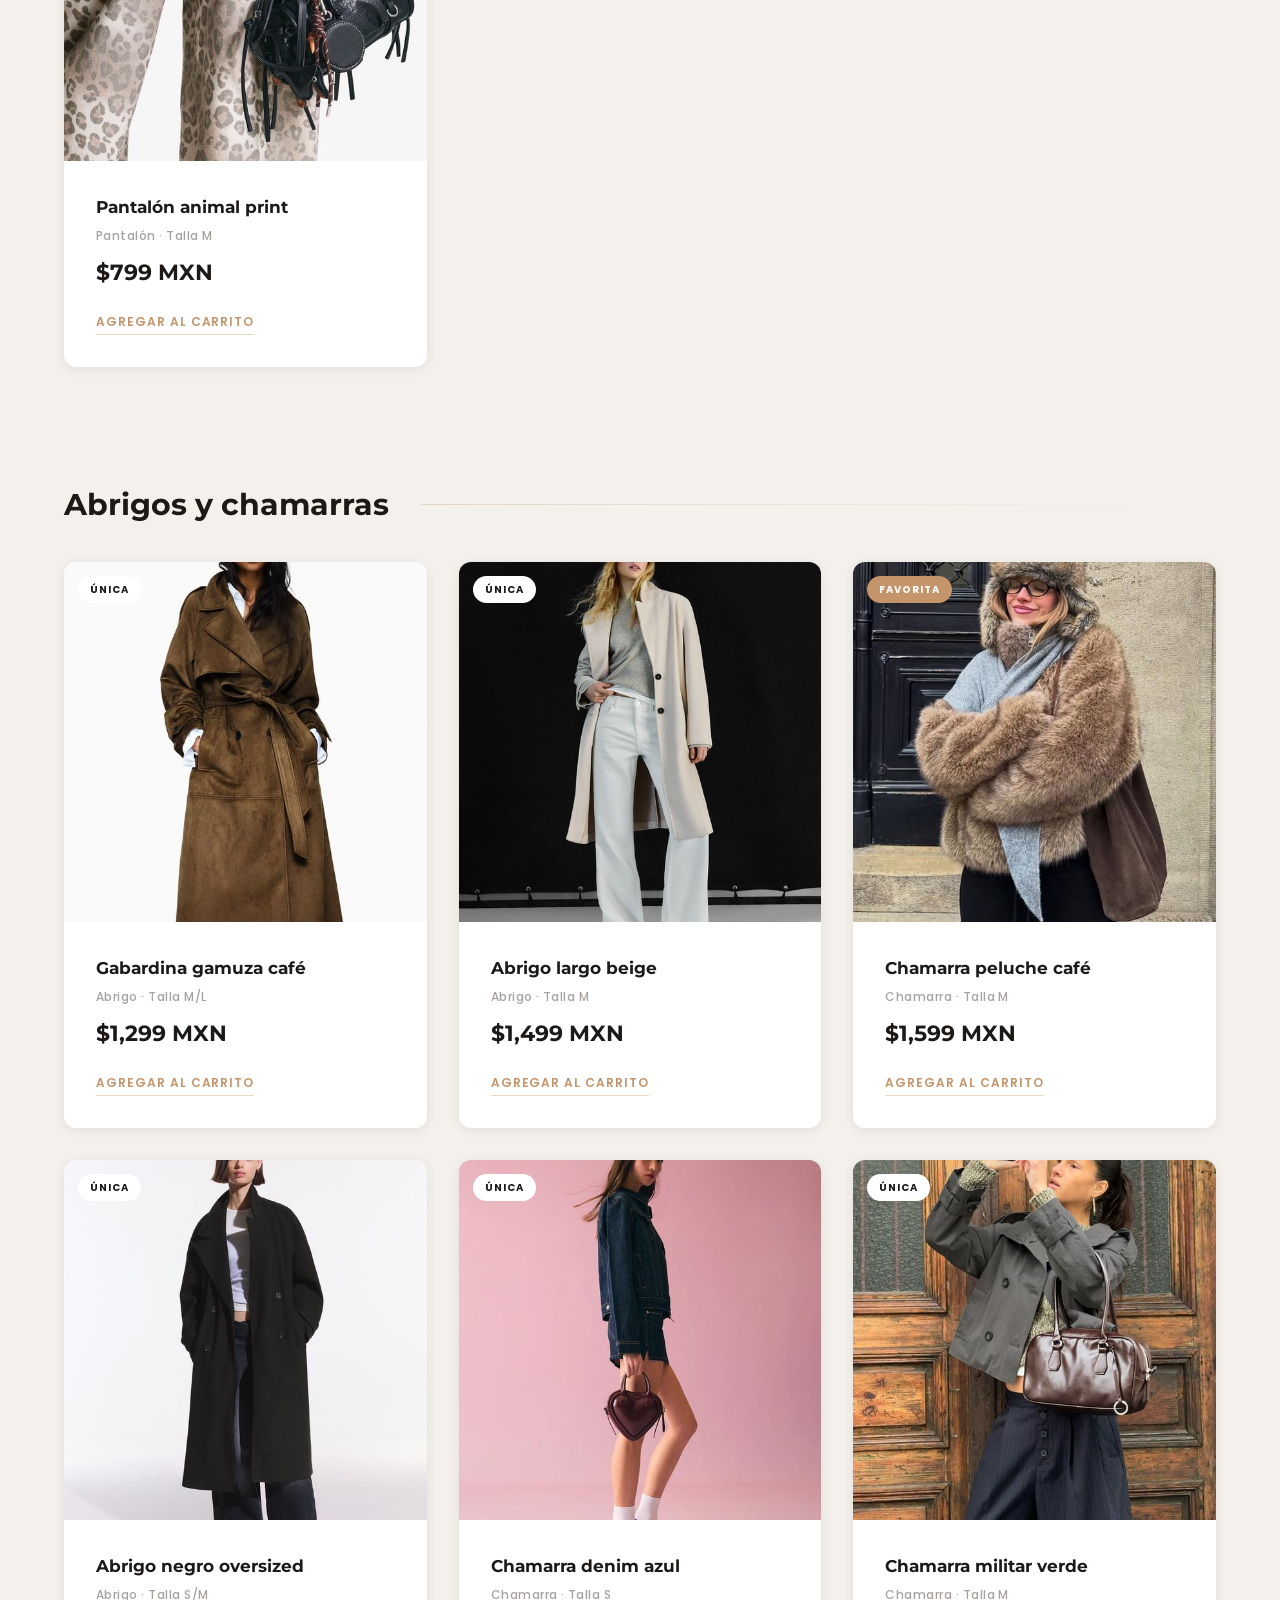
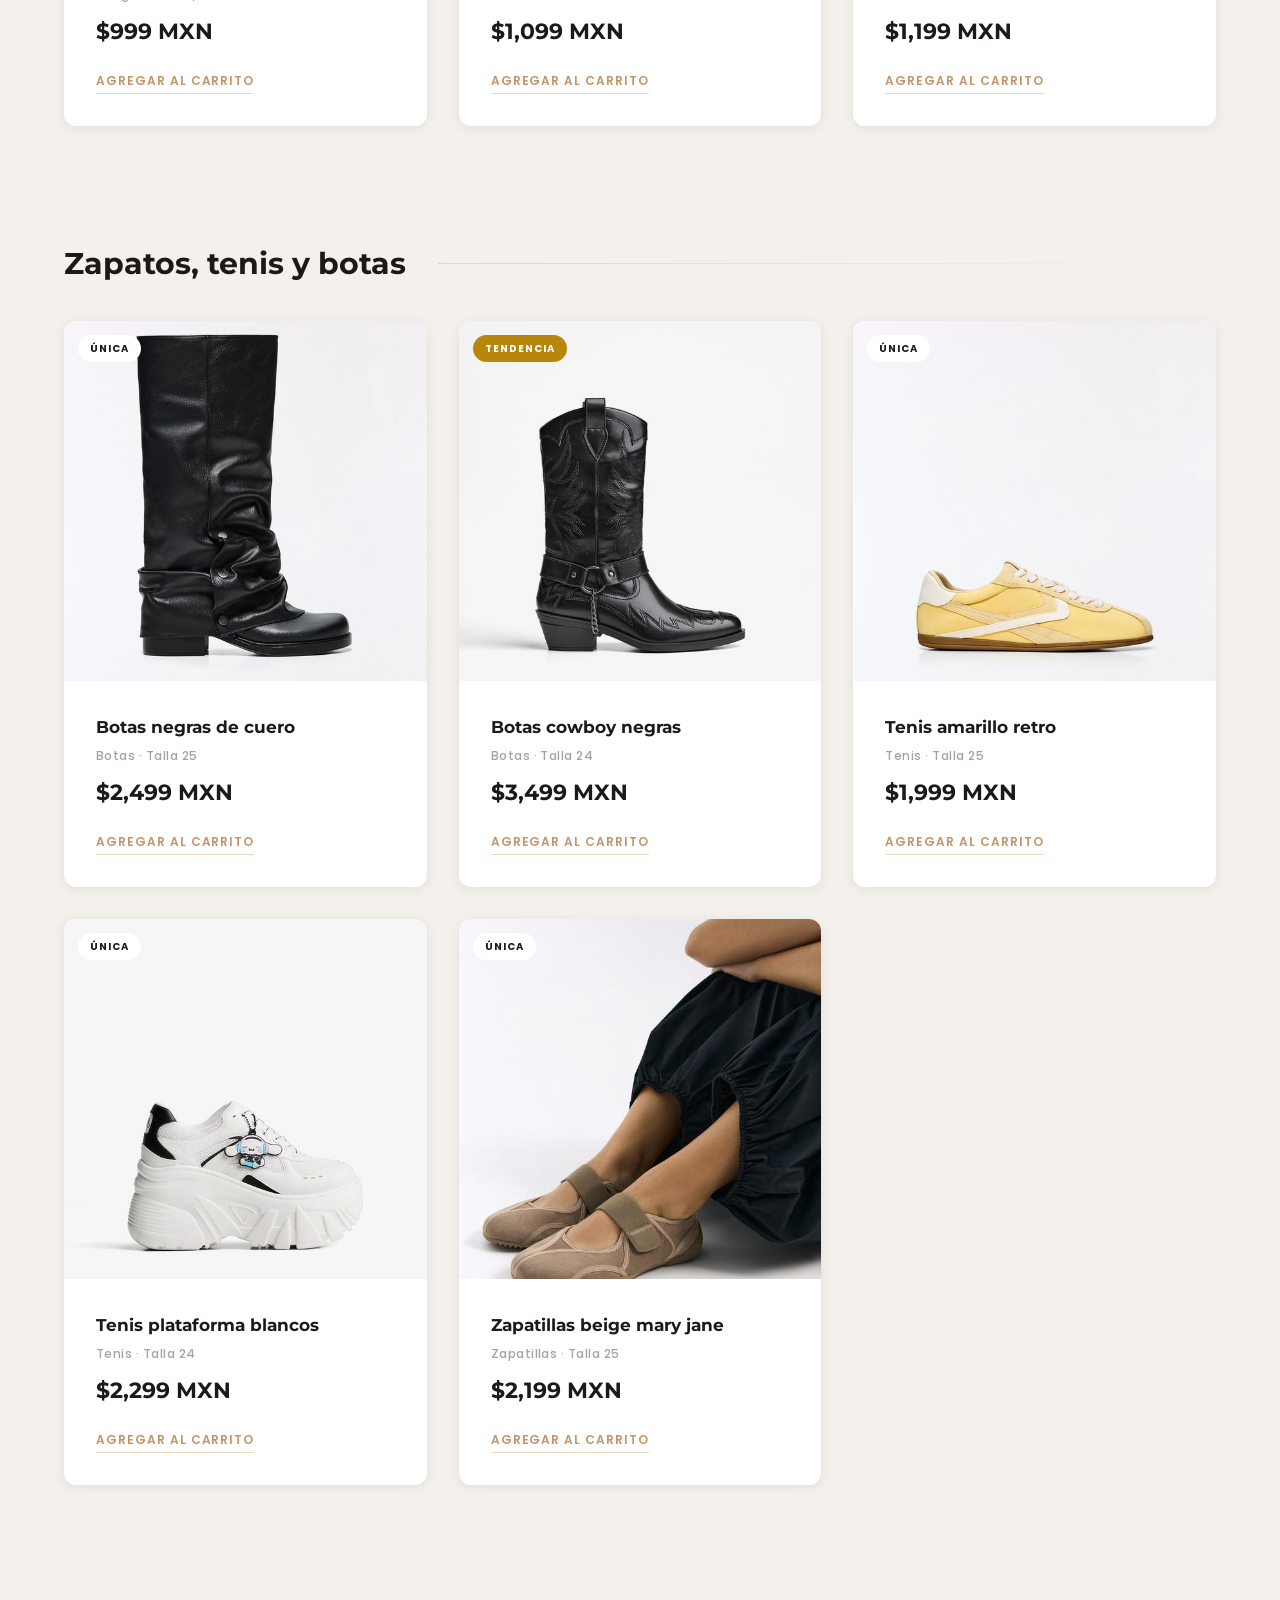
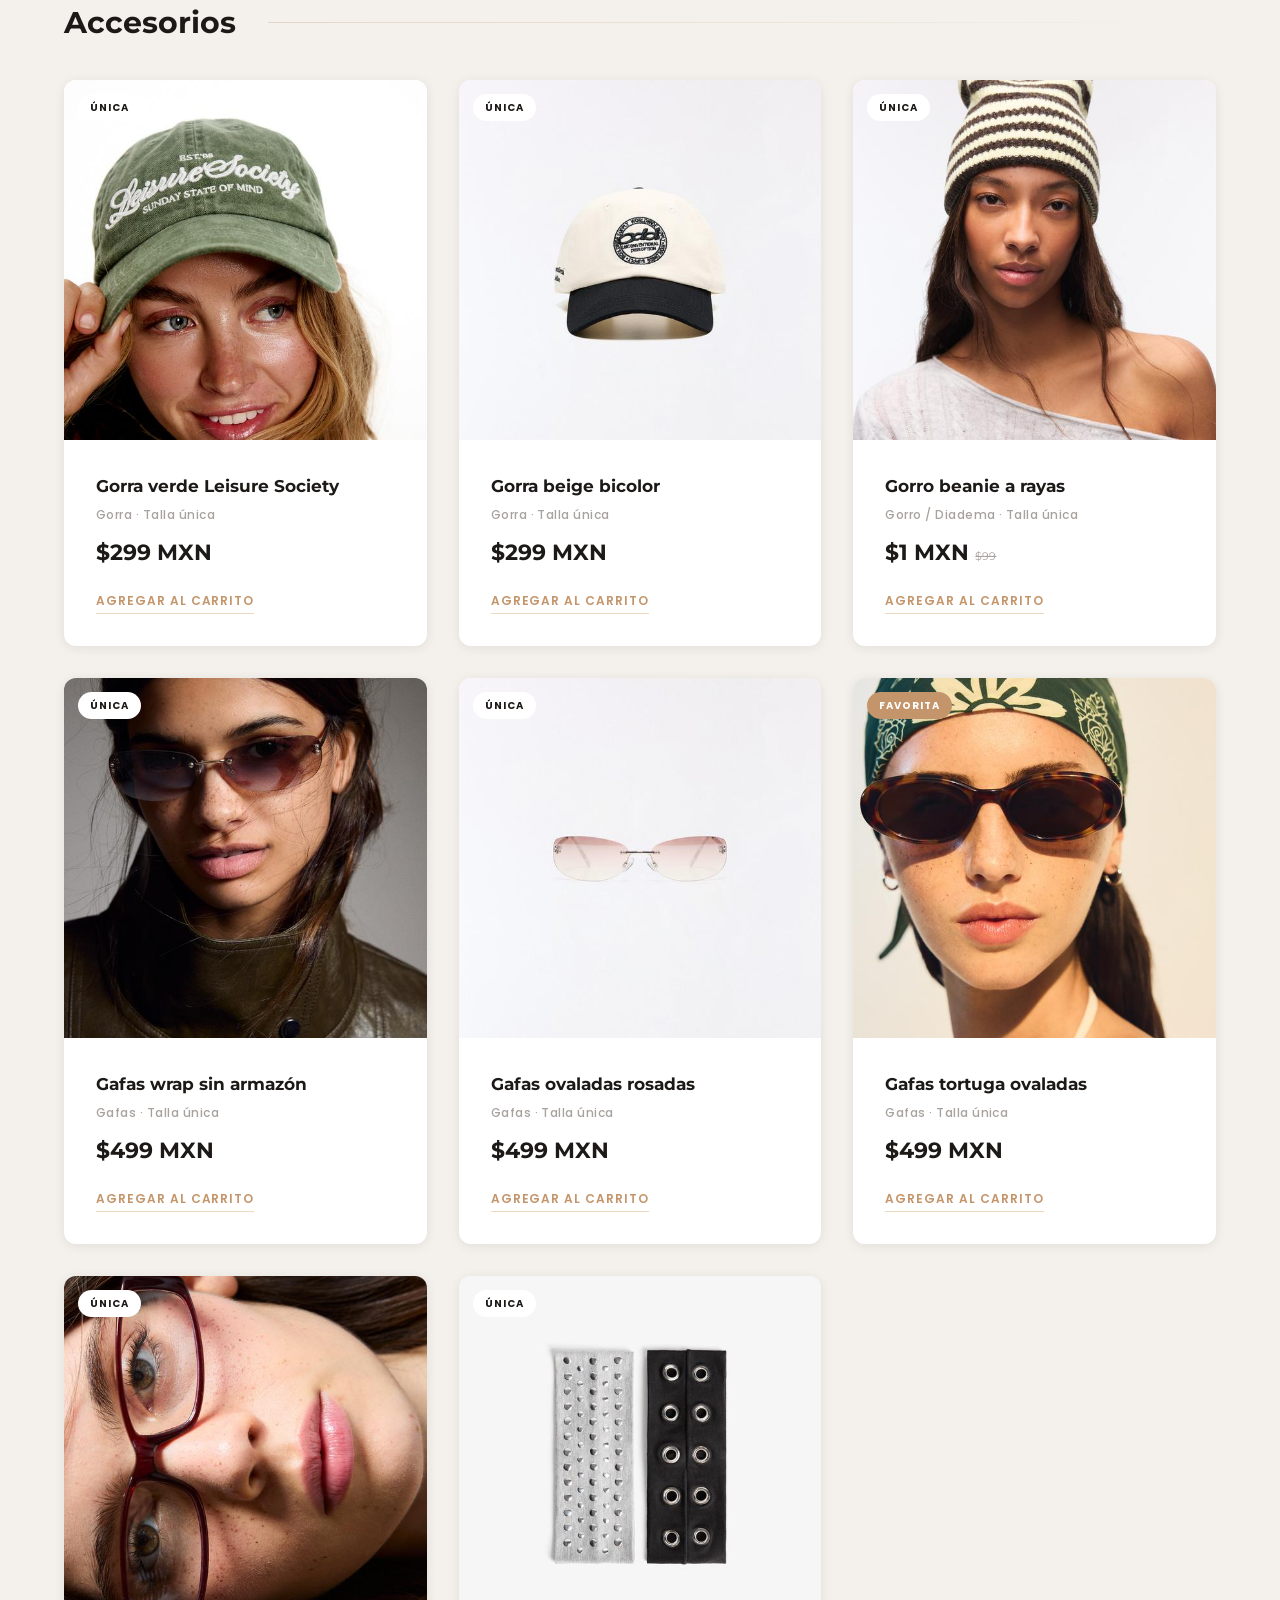
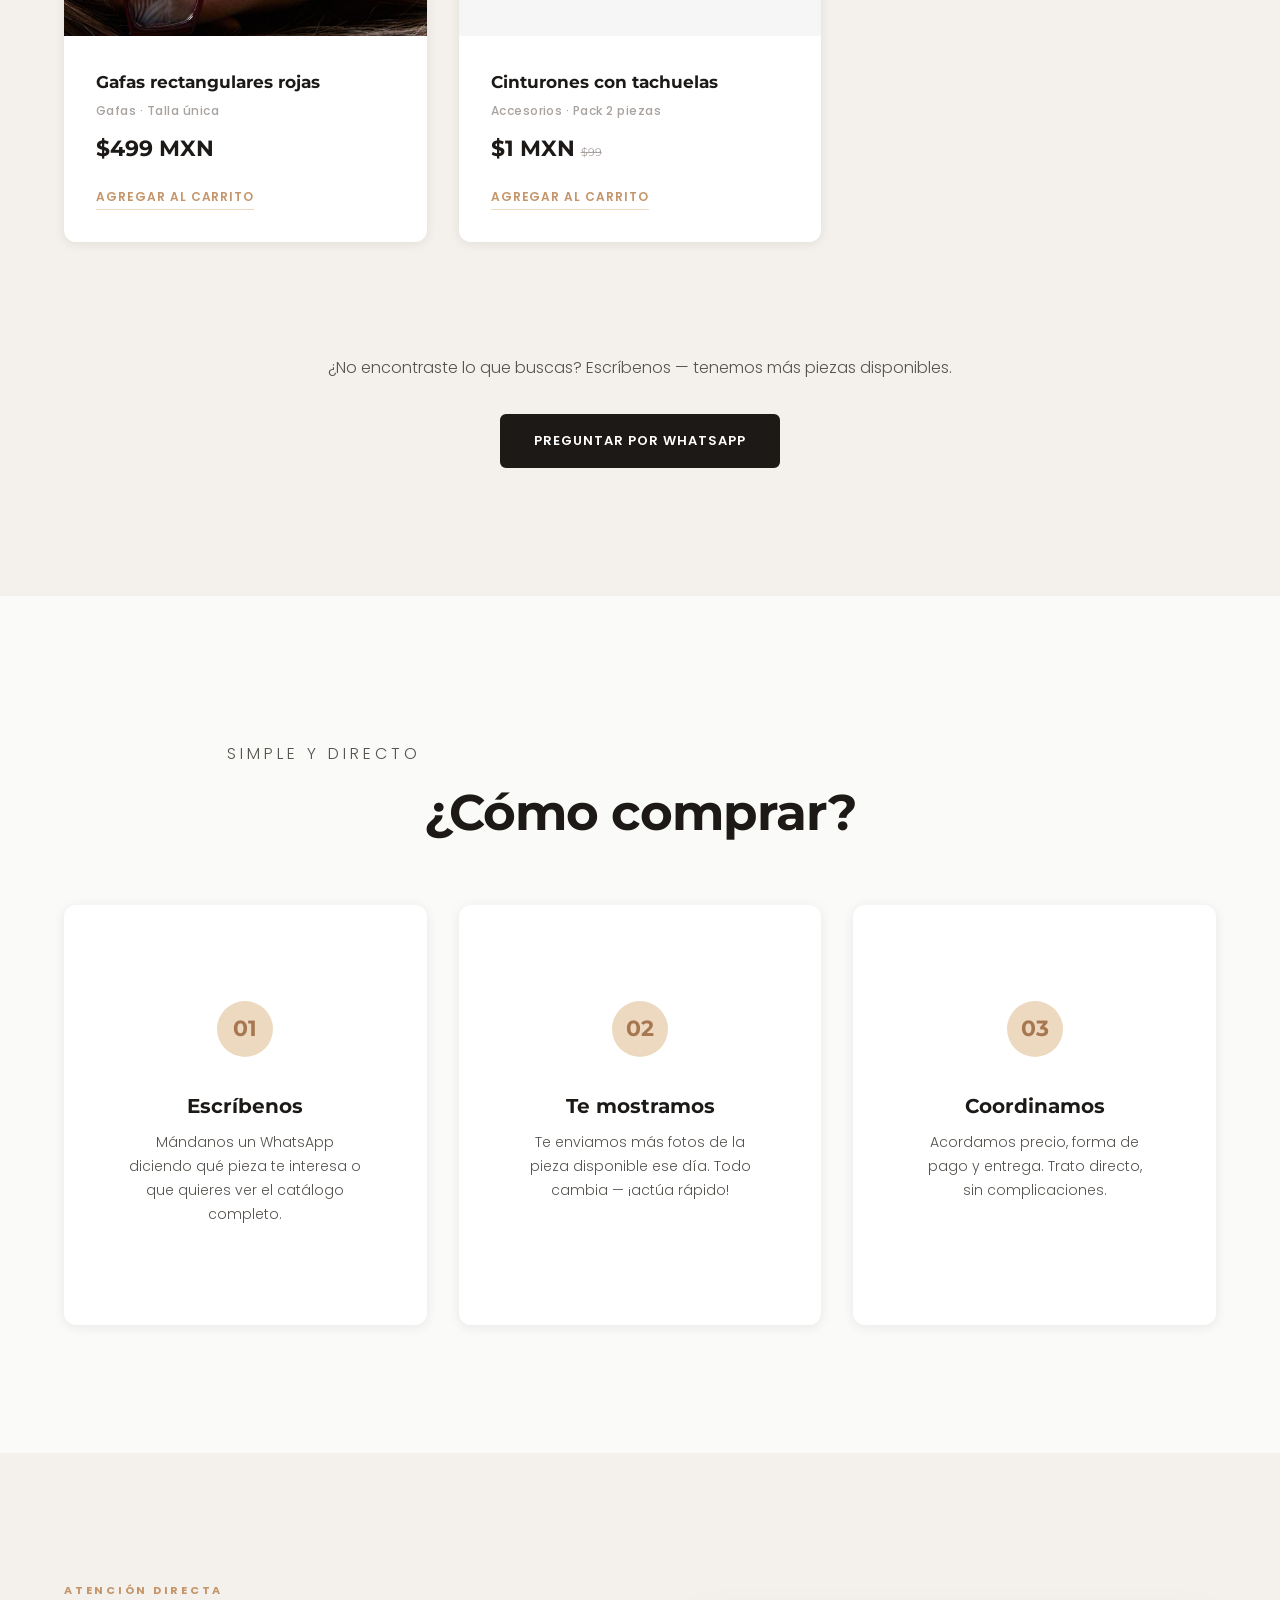
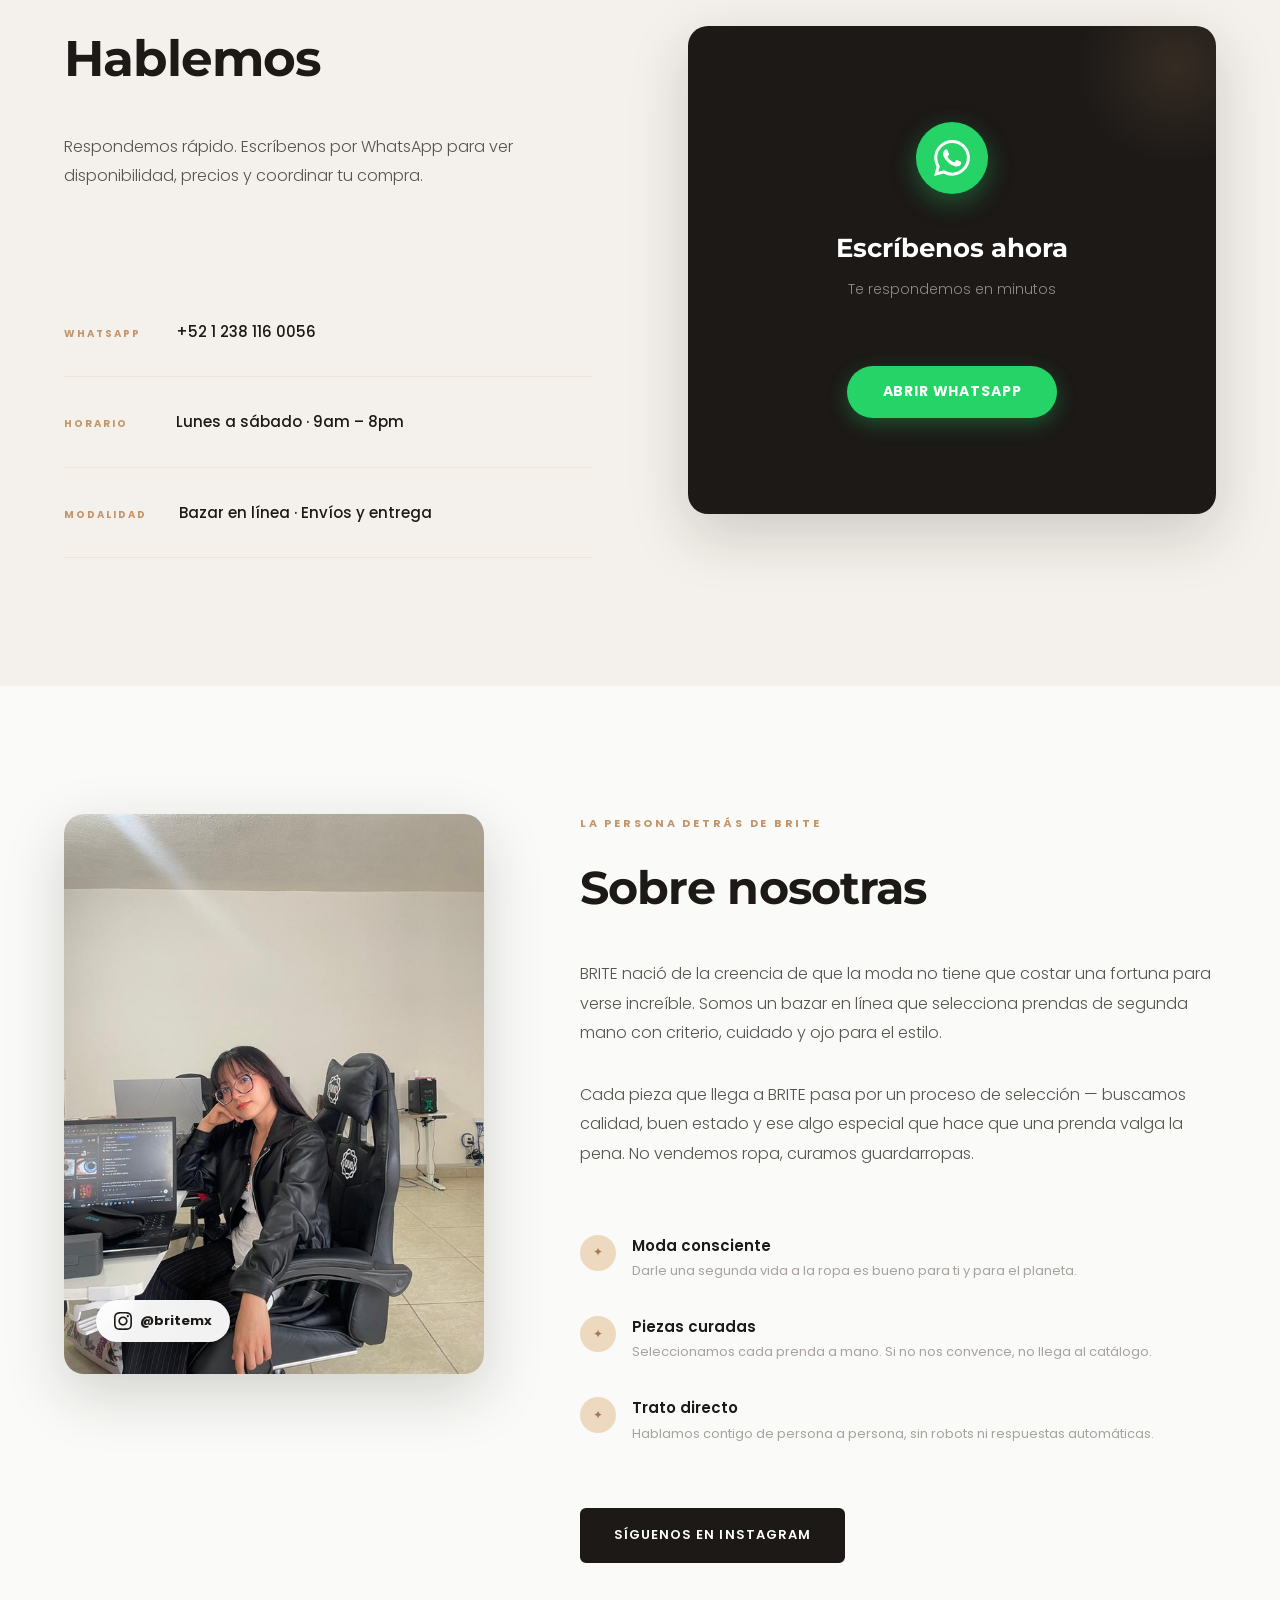
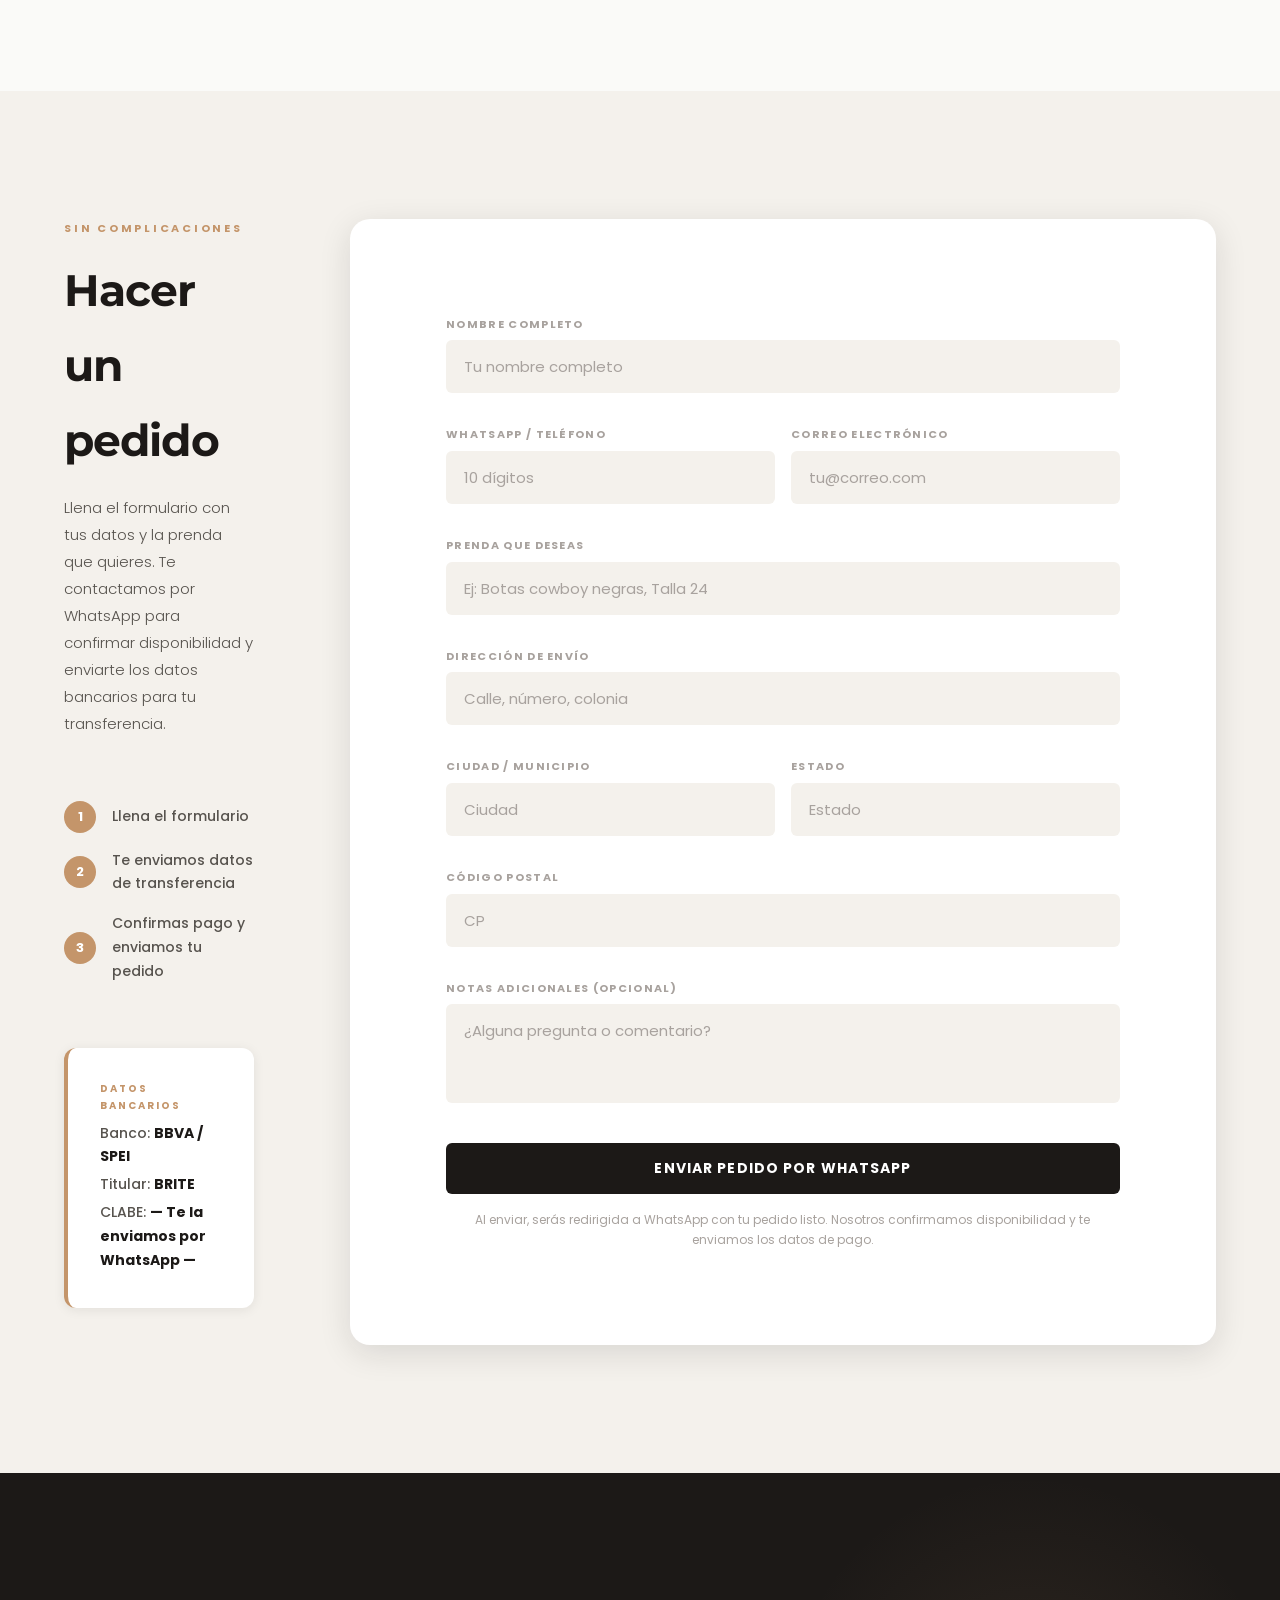
==== commit fc29d7a7: "Add files via upload" ====
--- a/index.html
+++ b/index.html
@@ -558,8 +558,8 @@
         <div class="product-info">
           <p class="product-name">Gorro beanie a rayas</p>
           <p class="product-cat">Gorro / Diadema · Talla única</p>
-          <p class="product-price">$99 MXN</p>
-          <a class="product-btn" onclick="agregarCarrito('Gorro beanie a rayas', 99, 'imgs/00566196319-p.jpg')">Agregar al carrito</a>
+          <p class="product-price">$1 MXN <span style="font-size:11px;color:#A8A29E;font-weight:400;text-decoration:line-through">$99</span></p>
+          <a class="product-btn" onclick="agregarCarrito('Gorro beanie a rayas', 1, 'imgs/00566196319-p.jpg')">Agregar al carrito</a>
         </div>
       </div>
       <div class="product-card reveal" data-cat="accesorios" data-nombre="gafas wrap sin armazón">
@@ -623,8 +623,8 @@
         <div class="product-info">
           <p class="product-name">Cinturones con tachuelas</p>
           <p class="product-cat">Accesorios · Pack 2 piezas</p>
-          <p class="product-price">$99 MXN</p>
-          <a class="product-btn" onclick="agregarCarrito('Cinturones con tachuelas', 99, 'imgs/09552362802-a4o.jpg')">Agregar al carrito</a>
+          <p class="product-price">$1 MXN <span style="font-size:11px;color:#A8A29E;font-weight:400;text-decoration:line-through">$99</span></p>
+          <a class="product-btn" onclick="agregarCarrito('Cinturones con tachuelas', 1, 'imgs/09552362802-a4o.jpg')">Agregar al carrito</a>
         </div>
       </div>
     </div>
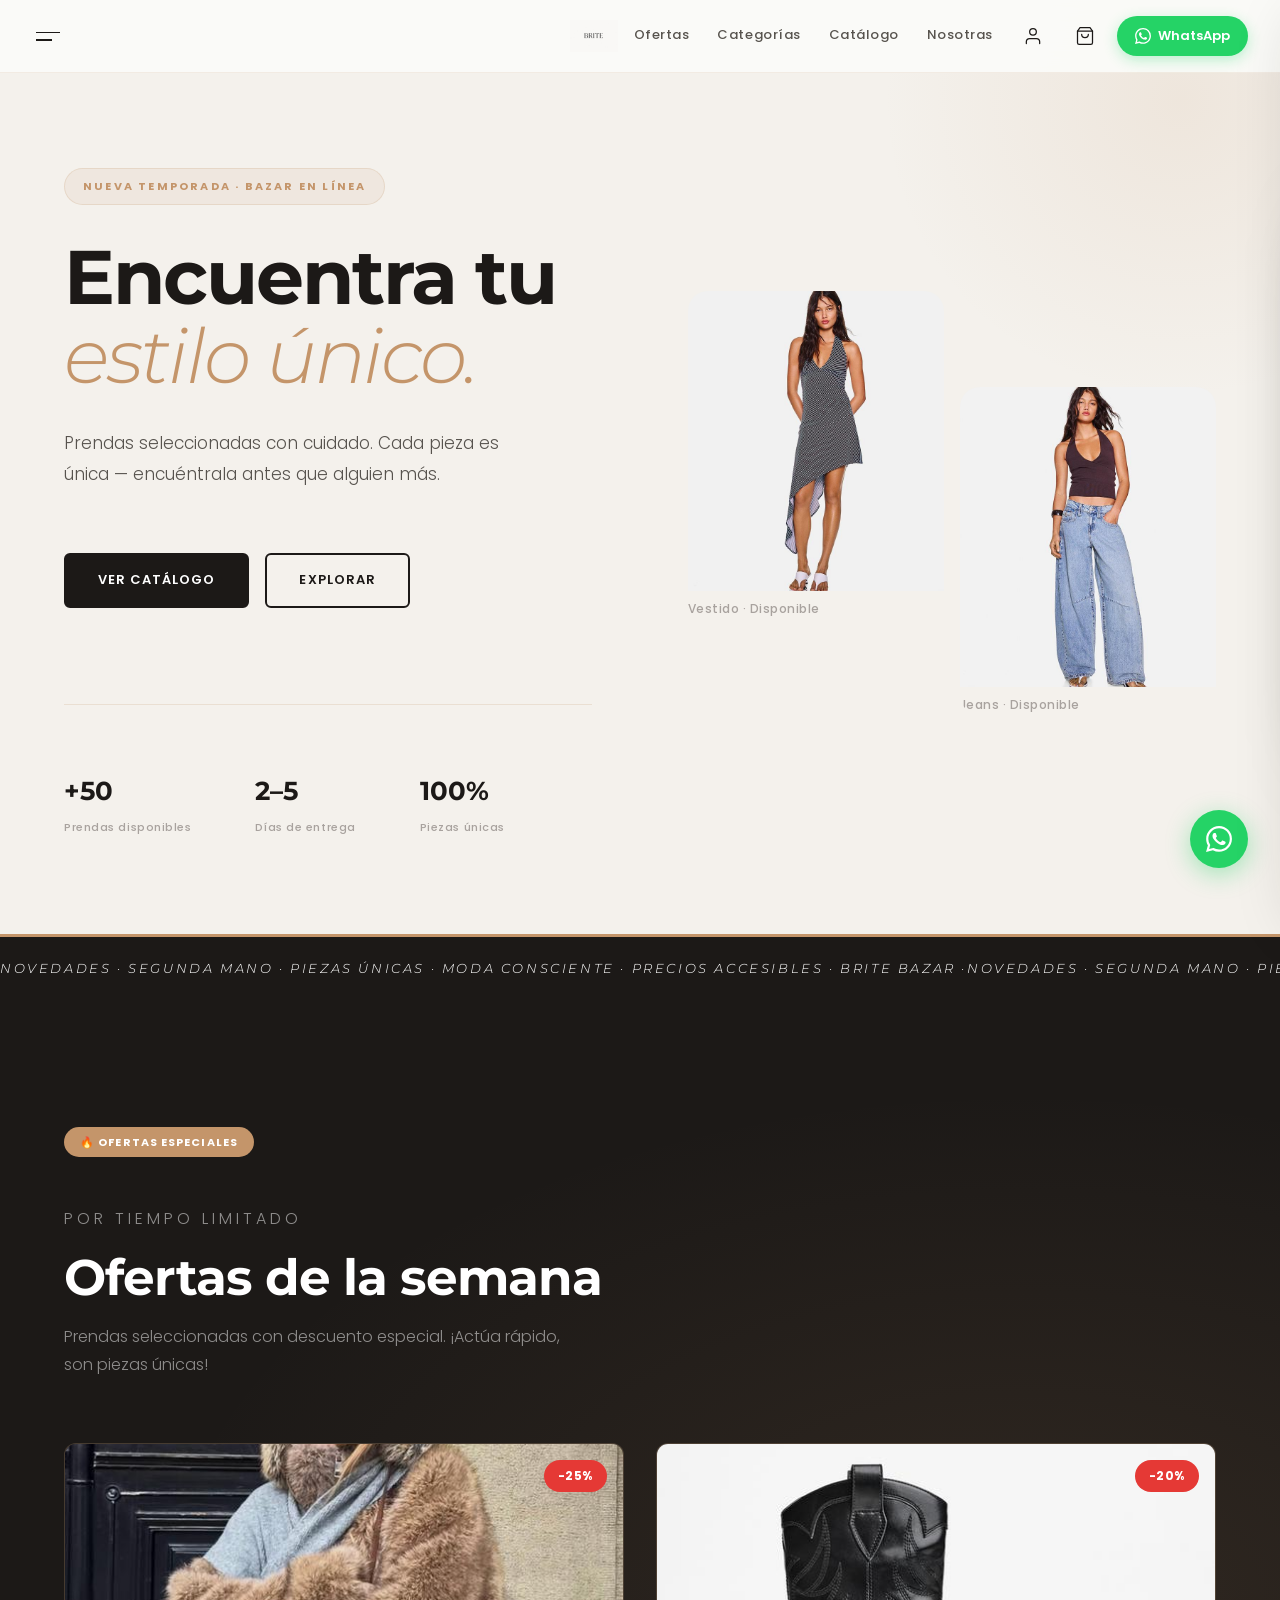
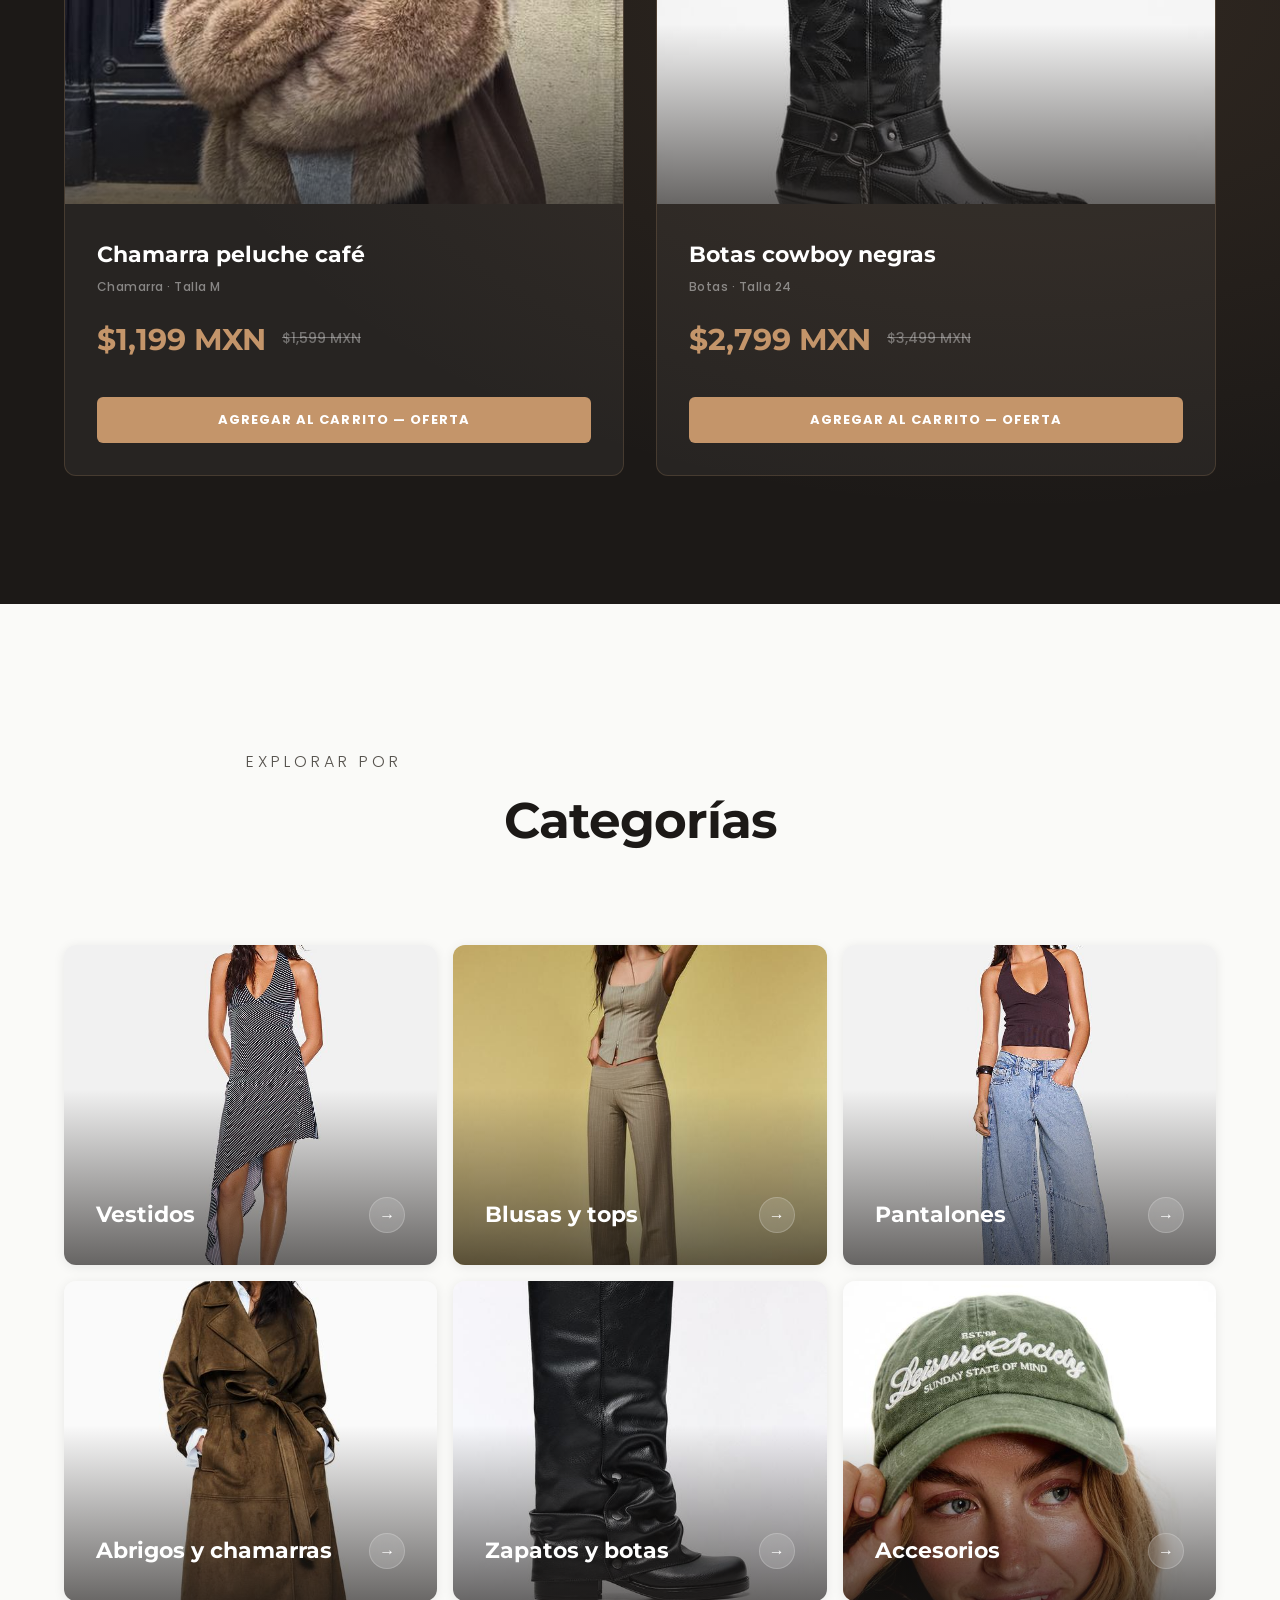
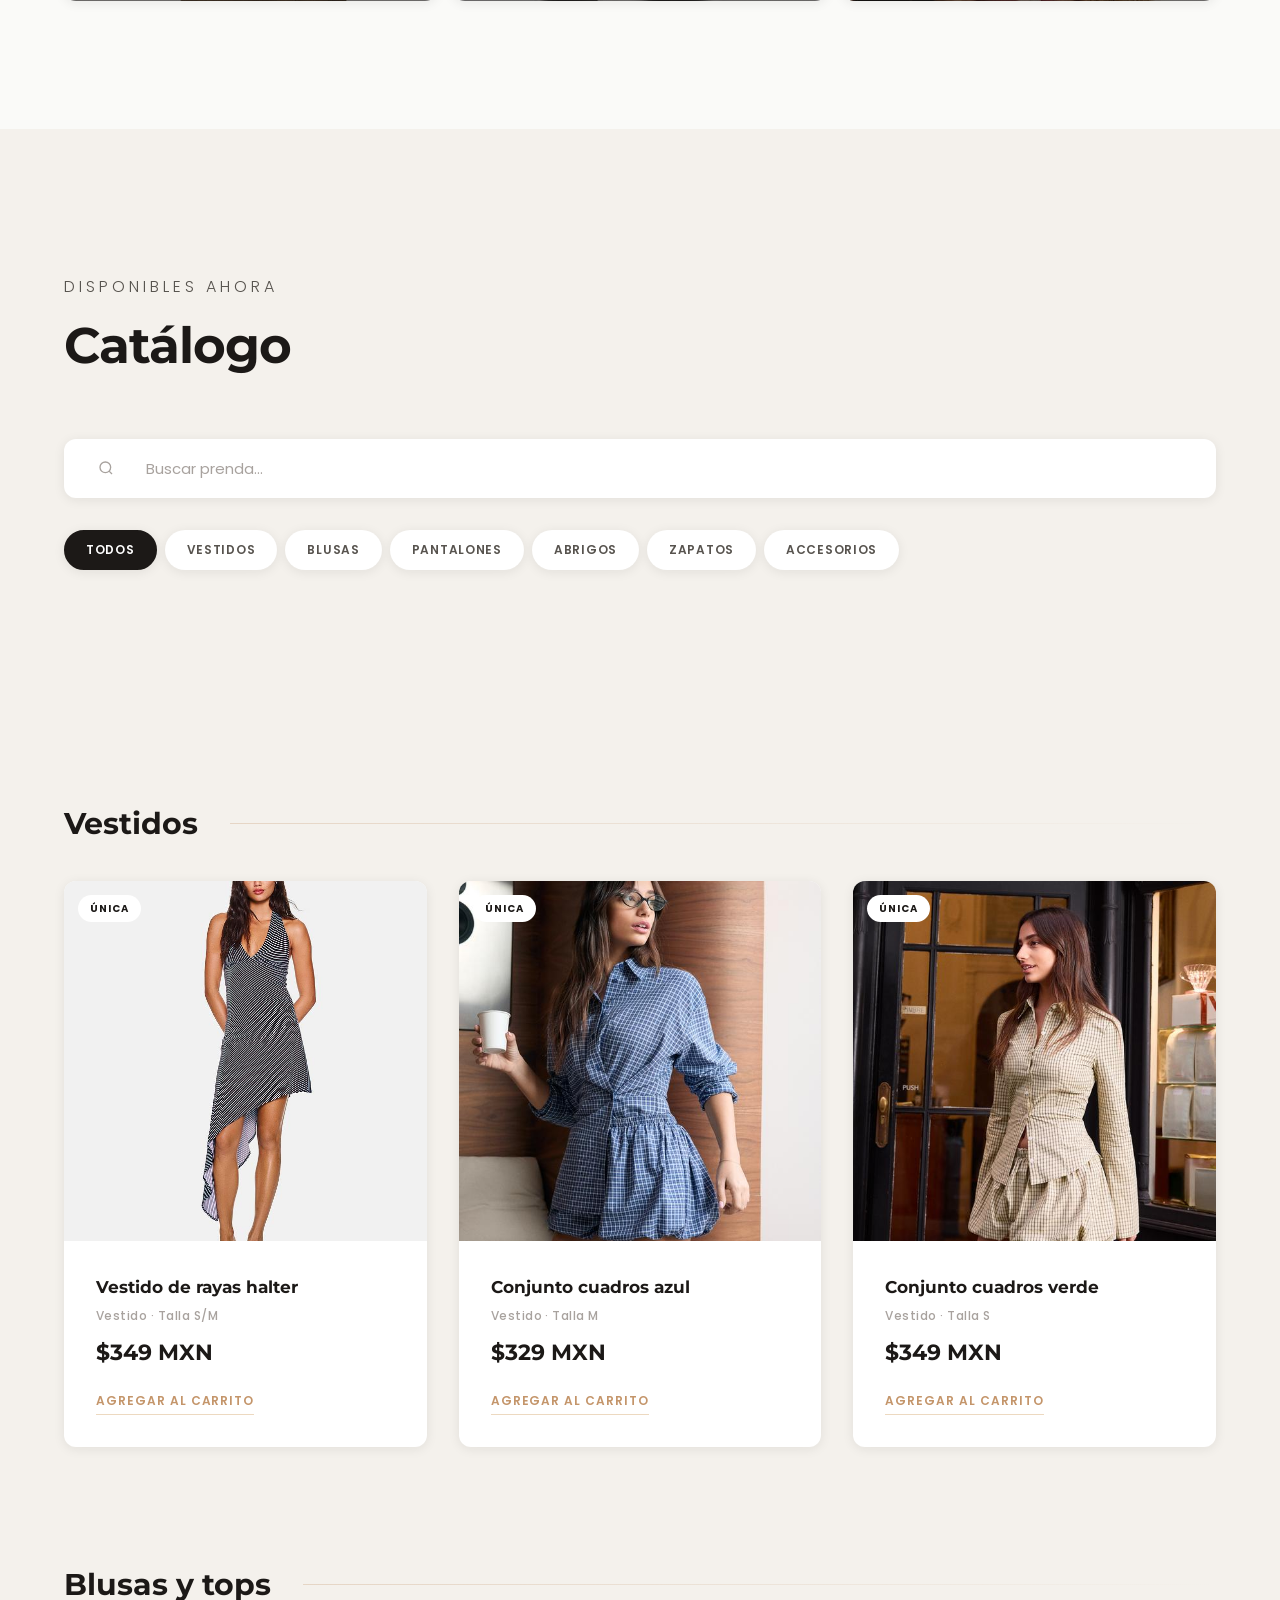
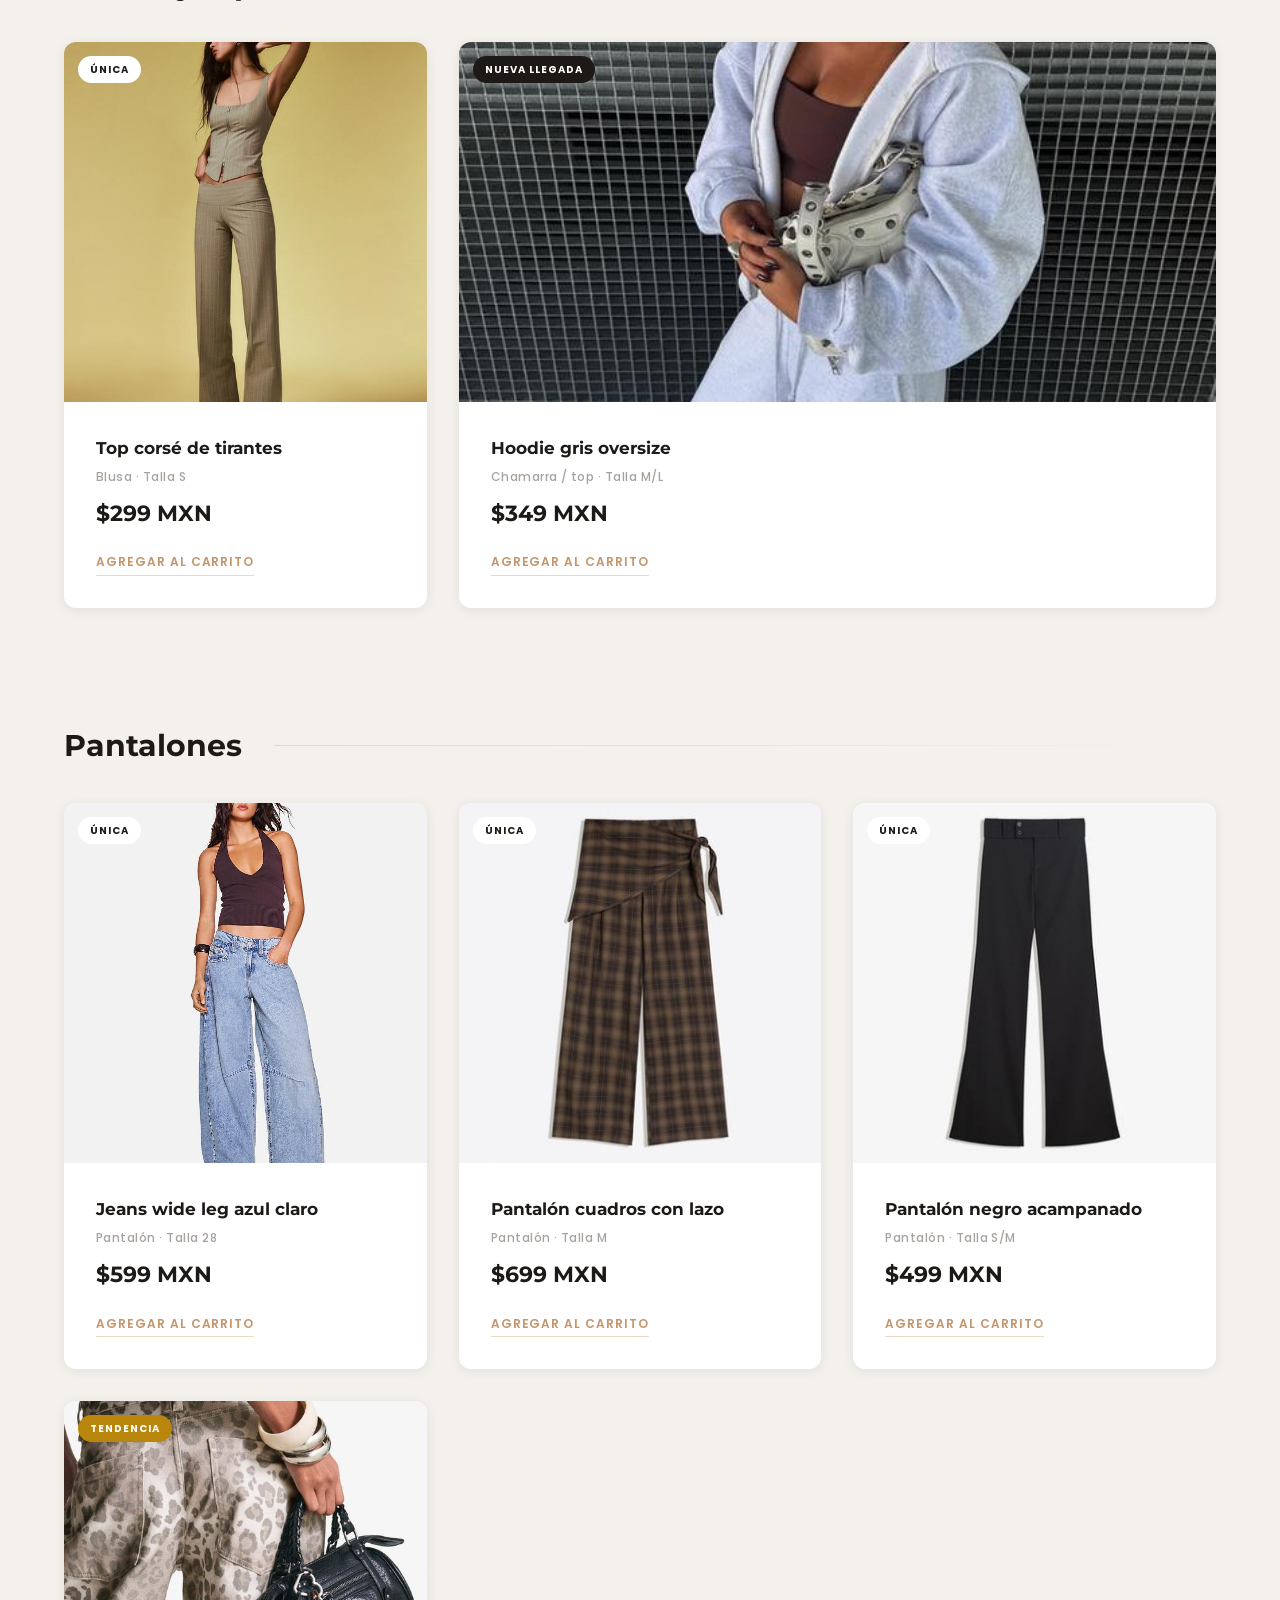
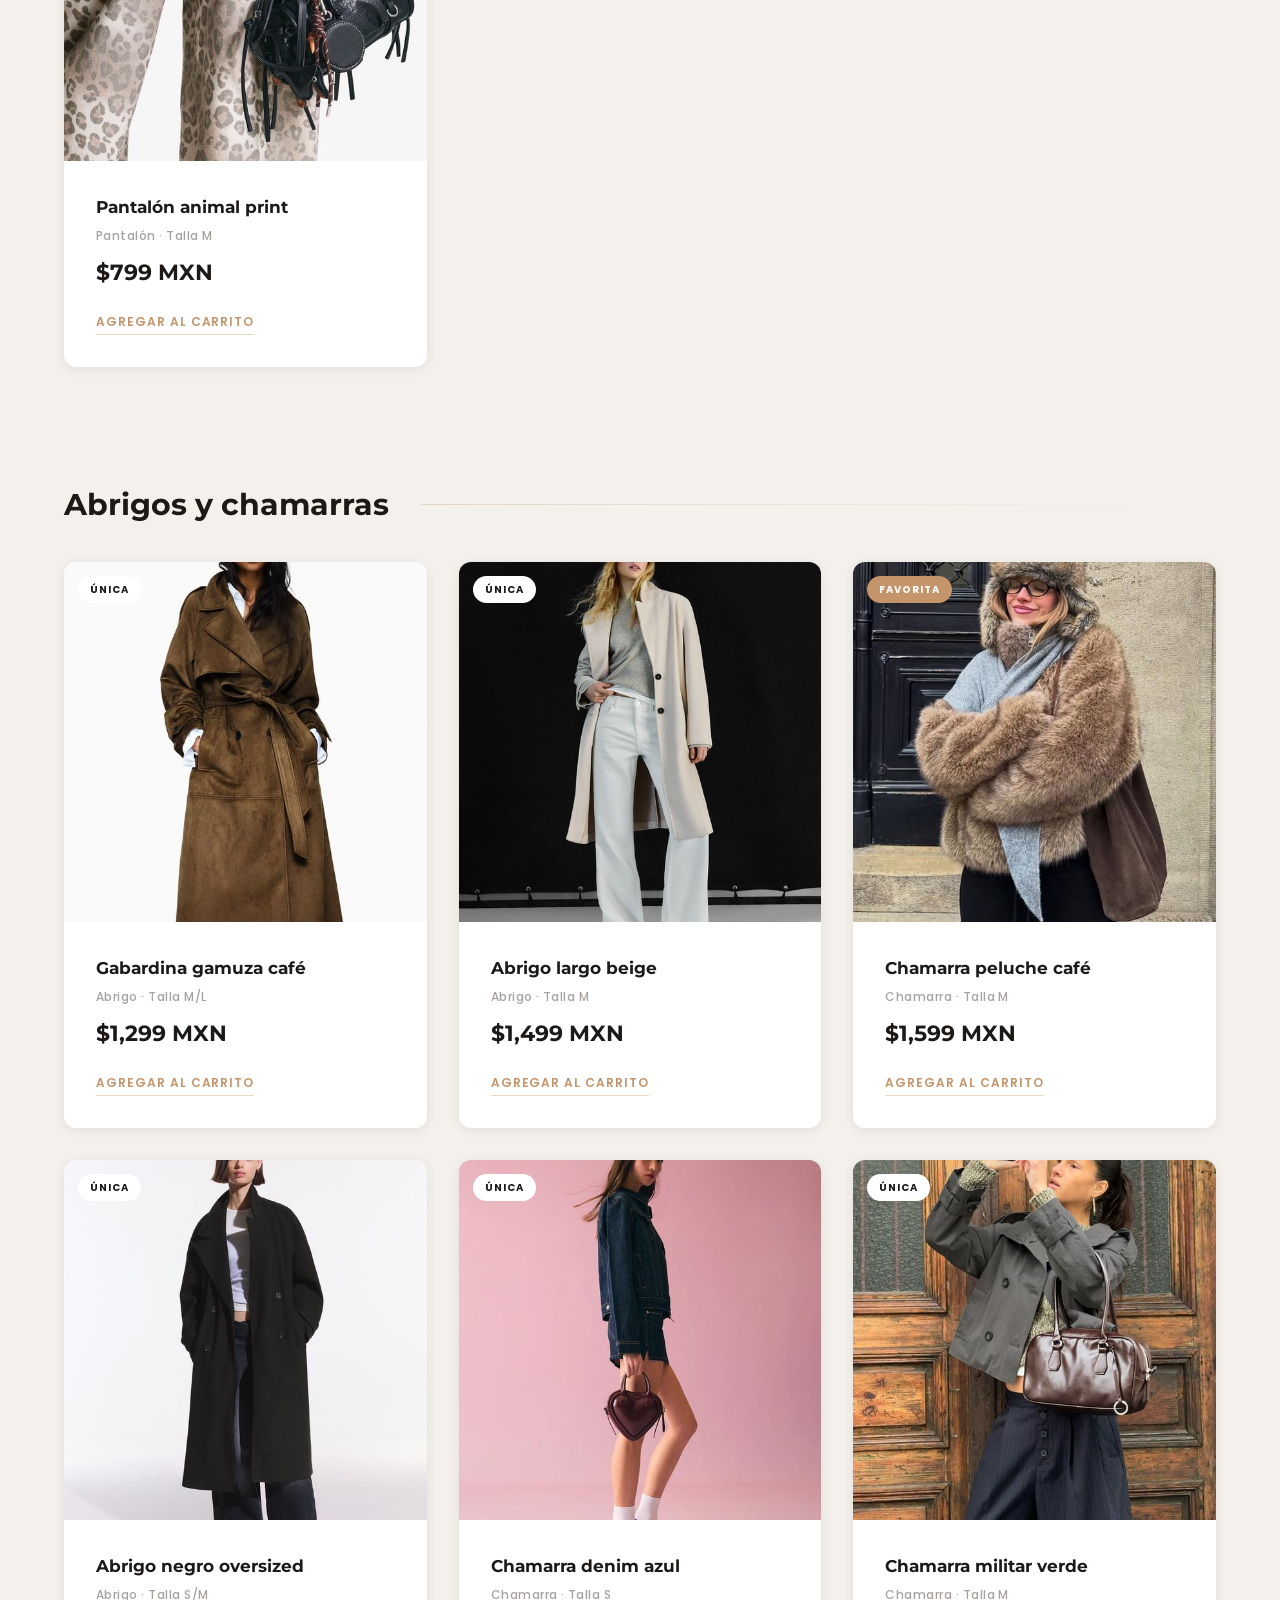
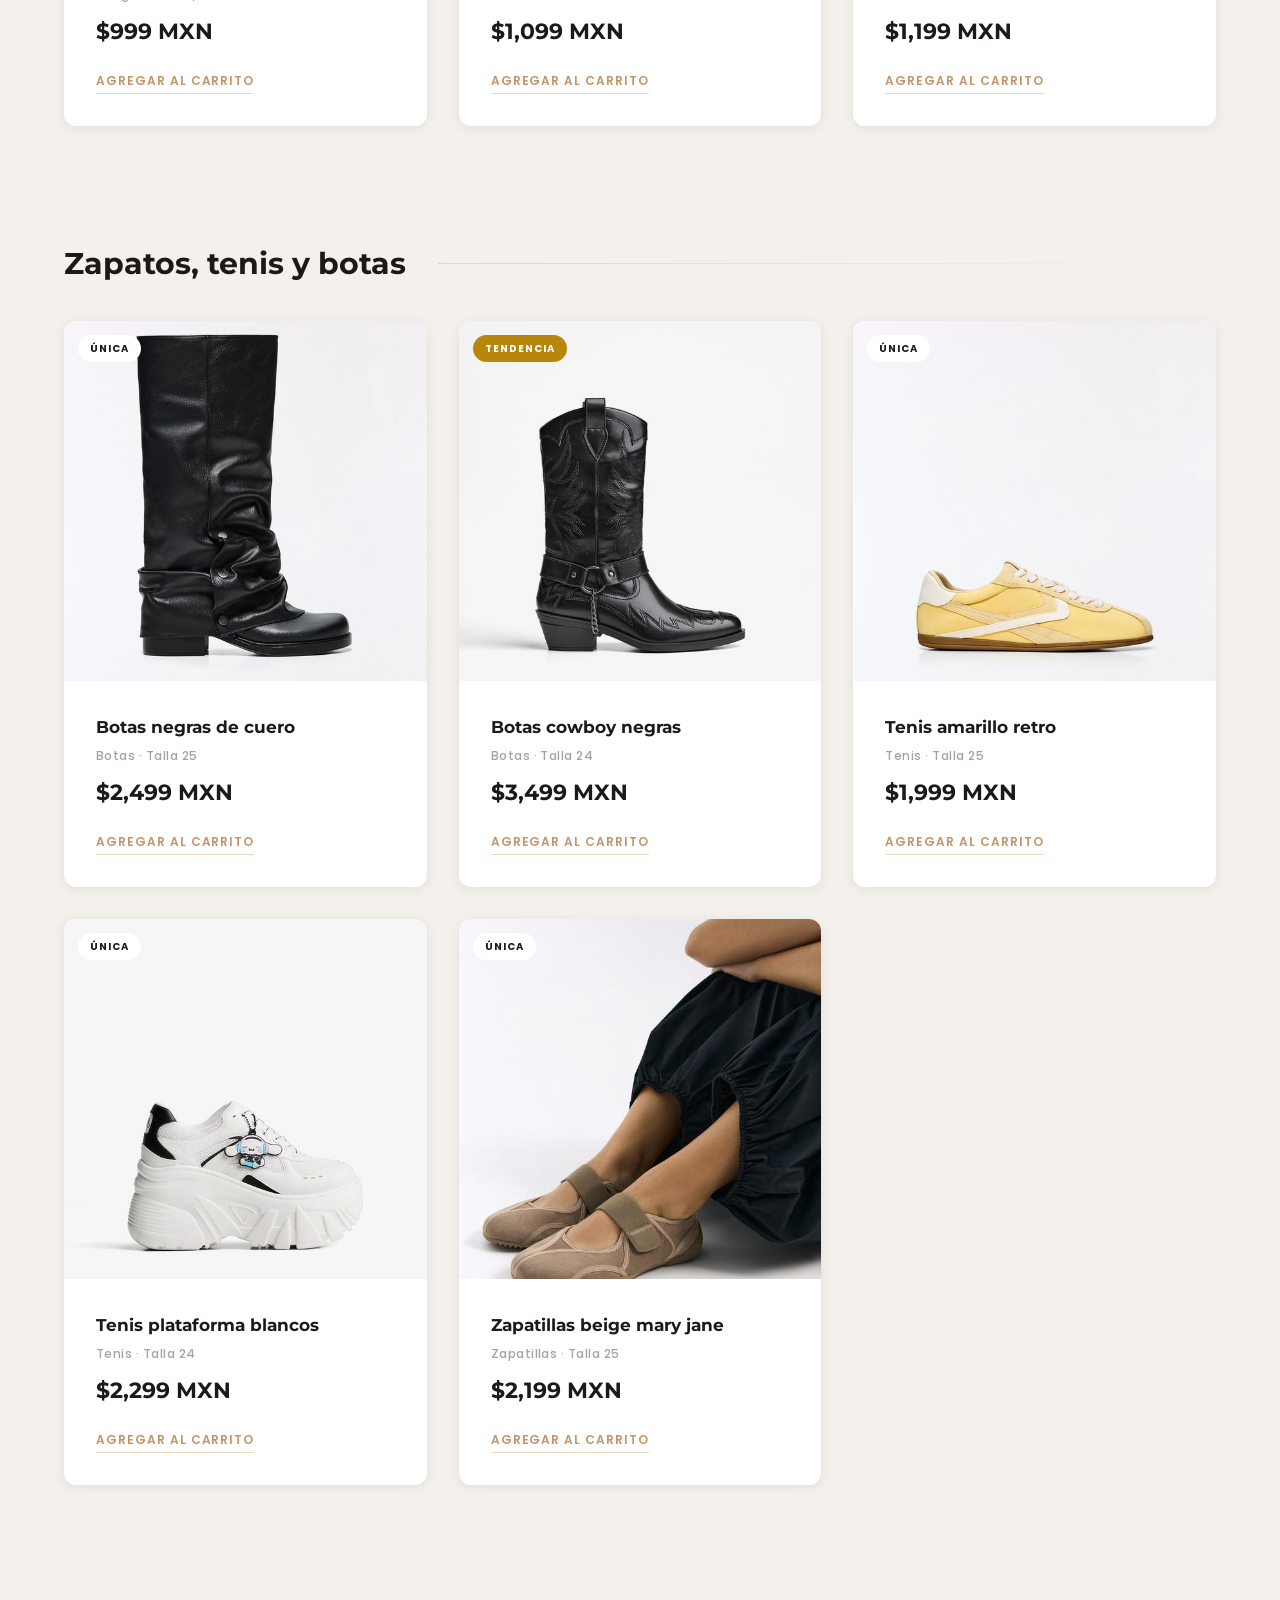
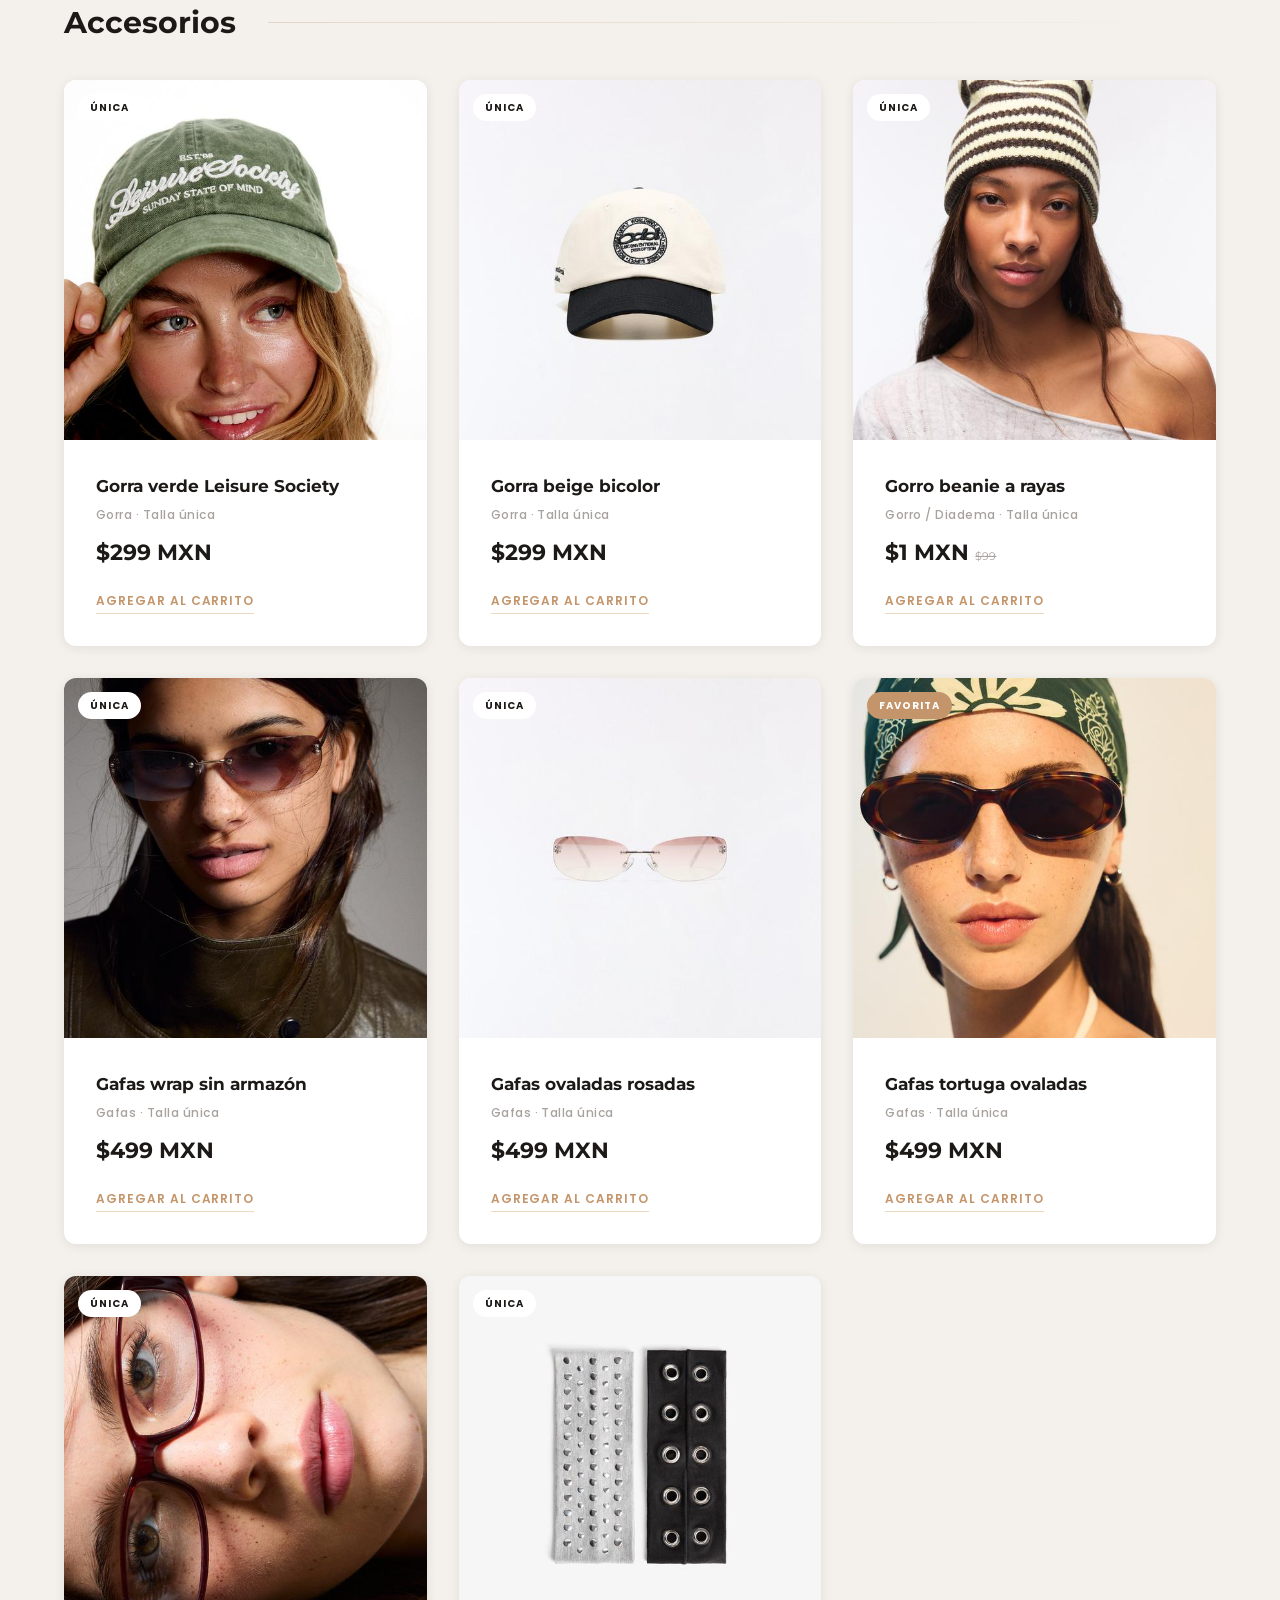
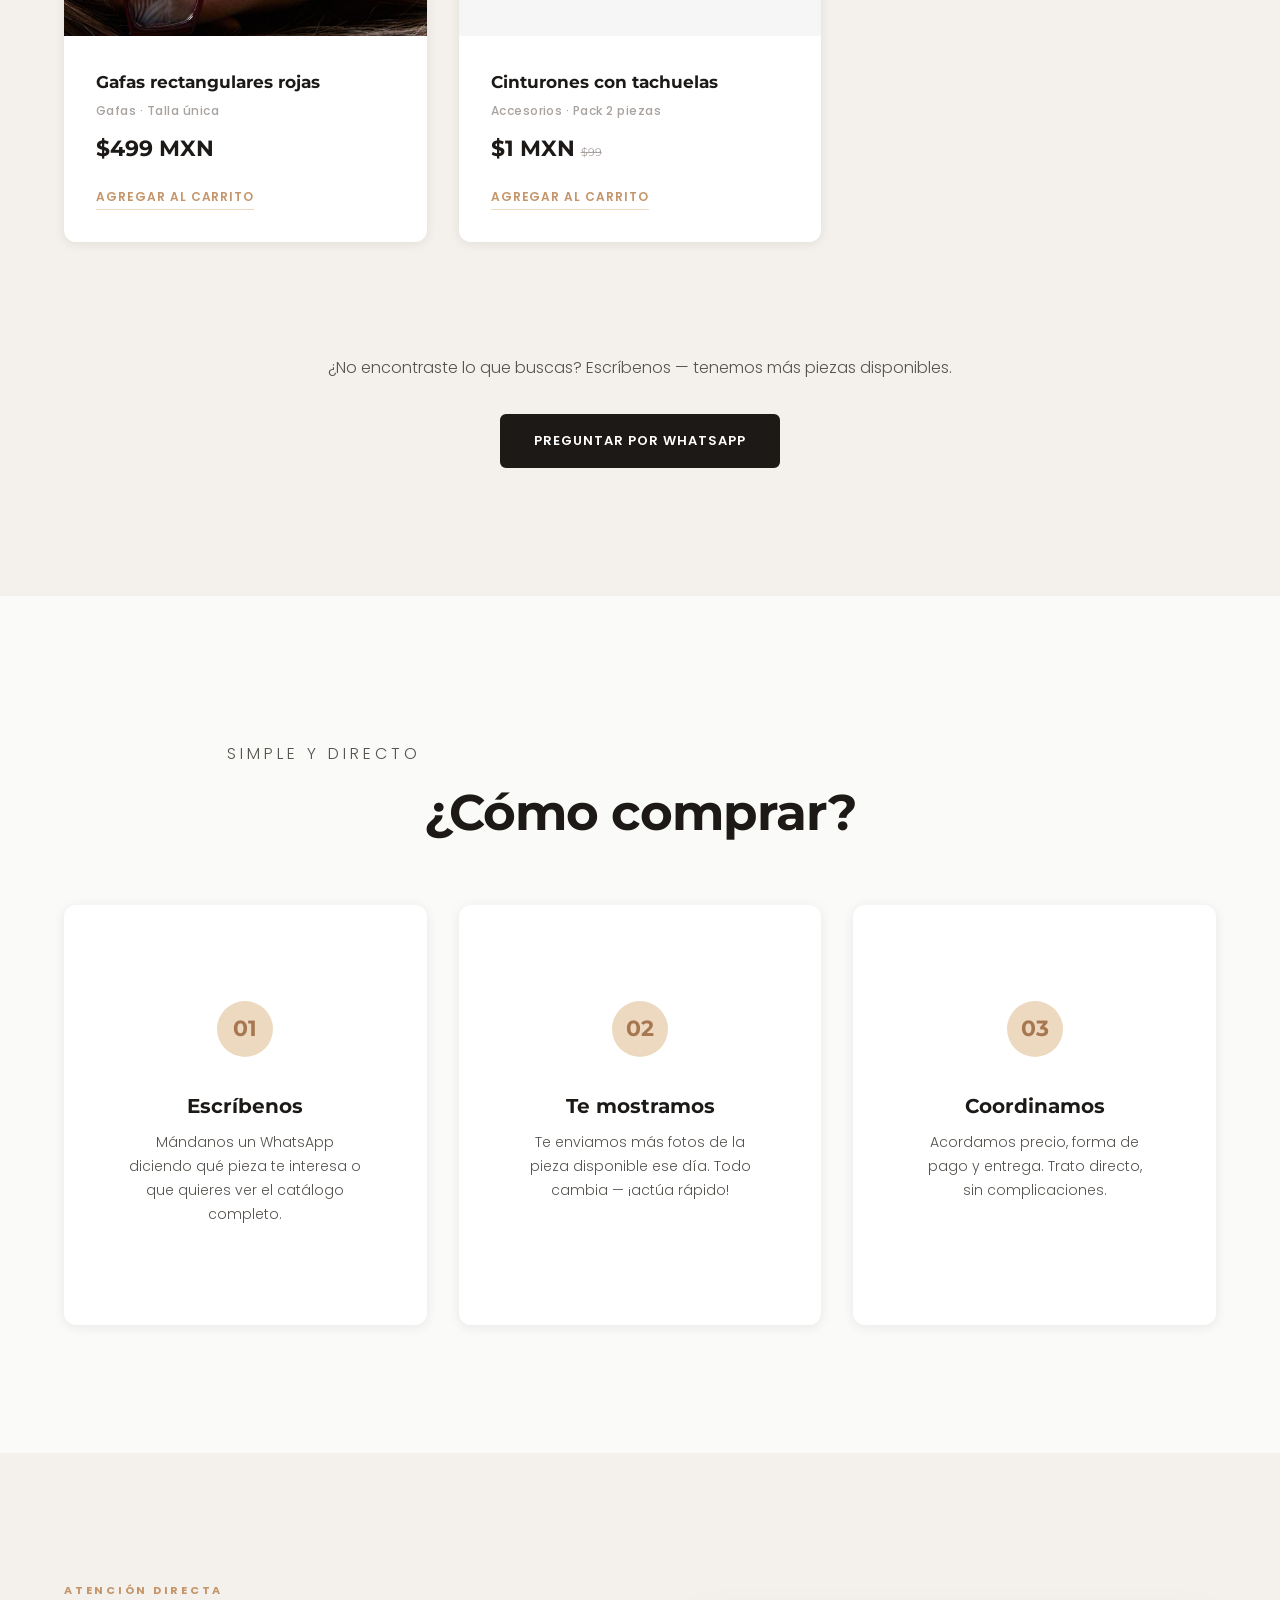
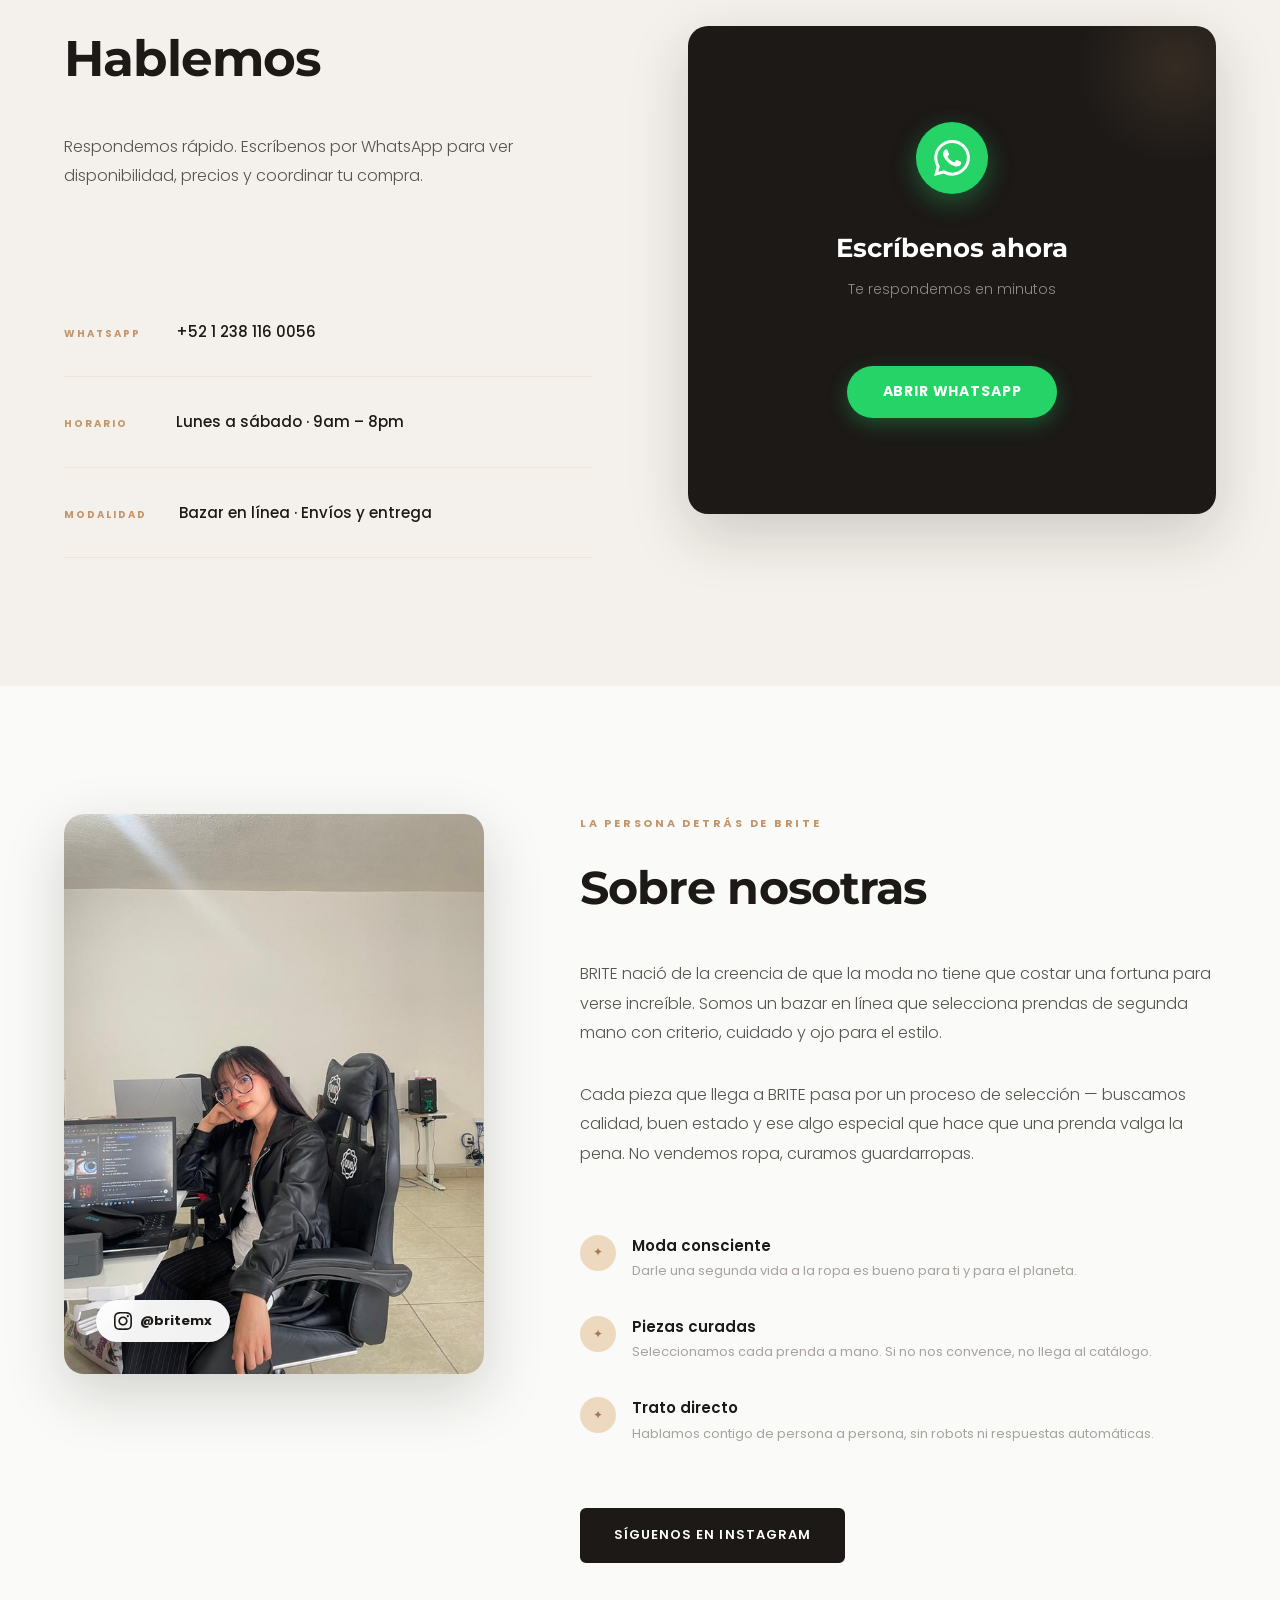
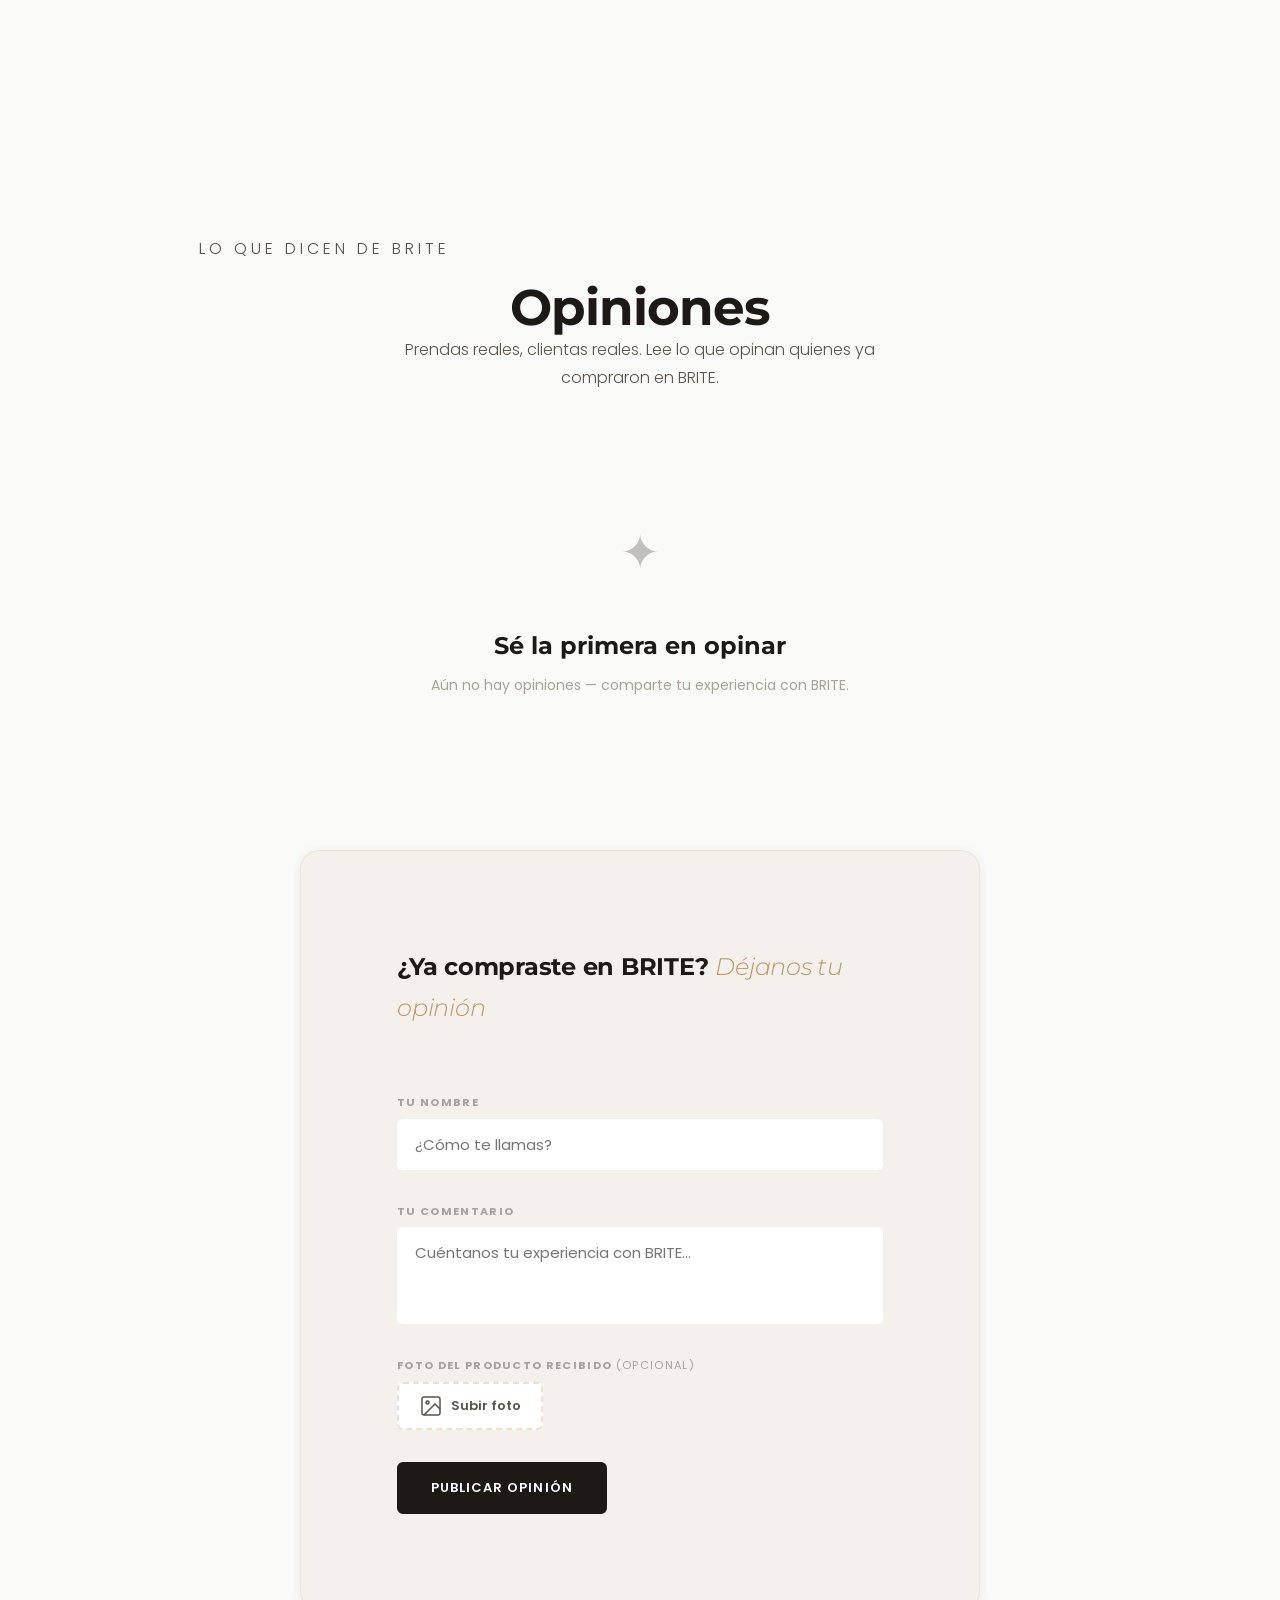
==== commit 464e77b0: "Add files via upload" ====
--- a/index.html
+++ b/index.html
@@ -62,6 +62,7 @@
       <a href="#categorias" onclick="toggleMenu()">Categorías</a>
       <a href="#catalogo" onclick="toggleMenu()">Catálogo</a>
       <a href="#sobre" onclick="toggleMenu()">Sobre BRITE</a>
+      <a href="#opiniones" onclick="toggleMenu()">Opiniones ⭐</a>
       <a href="#pedido" onclick="toggleMenu()">Hacer pedido</a>
       <a href="#contacto" onclick="toggleMenu()">Contacto</a>
     </div>
@@ -740,6 +741,54 @@
     </div>
   </section>
 
+
+  <!-- ══ OPINIONES ══ -->
+  <section class="opiniones" id="opiniones">
+    <div class="opiniones-inner">
+      <div class="section-head" style="text-align:center">
+        <p class="section-tag">Lo que dicen de BRITE</p>
+        <h2>Opiniones</h2>
+        <p style="margin:0 auto">Prendas reales, clientas reales. Lee lo que opinan quienes ya compraron en BRITE.</p>
+      </div>
+
+      <!-- Grid de opiniones -->
+      <div class="opiniones-grid" id="opinionesGrid">
+        <div class="opinion-loading">Cargando opiniones...</div>
+      </div>
+
+      <!-- Formulario dejar opinión -->
+      <div class="opinion-form-wrap">
+        <h3 class="opinion-form-title">¿Ya compraste en BRITE? <em>Déjanos tu opinión</em></h3>
+        <div class="opinion-form" id="opinionForm">
+          <div class="opinion-form-fields">
+            <div class="of-group">
+              <label>Tu nombre</label>
+              <input type="text" id="opNombre" placeholder="¿Cómo te llamas?">
+            </div>
+            <div class="of-group">
+              <label>Tu comentario</label>
+              <textarea id="opComentario" rows="3" placeholder="Cuéntanos tu experiencia con BRITE..."></textarea>
+            </div>
+            <div class="of-group">
+              <label>Foto del producto recibido <span style="color:var(--ink-soft);font-weight:400">(opcional)</span></label>
+              <div class="of-foto-wrap" id="ofFotoWrap">
+                <input type="file" id="opFoto" accept="image/*" onchange="previewFoto(this)" style="display:none">
+                <div class="of-foto-btn" onclick="document.getElementById('opFoto').click()">
+                  <svg width="24" height="24" viewBox="0 0 24 24" fill="none" stroke="currentColor" stroke-width="1.5"><rect x="3" y="3" width="18" height="18" rx="2"/><circle cx="8.5" cy="8.5" r="1.5"/><polyline points="21,15 16,10 5,21"/></svg>
+                  <span>Subir foto</span>
+                </div>
+                <img id="ofFotoPreview" style="display:none;width:80px;height:80px;object-fit:cover;border-radius:8px;cursor:pointer" onclick="document.getElementById('opFoto').click()">
+              </div>
+            </div>
+          </div>
+          <button class="btn-primary" onclick="enviarOpinion()">
+            <span>Publicar opinión</span>
+          </button>
+        </div>
+      </div>
+    </div>
+  </section>
+
   <!-- ══ FORMULARIO DE PEDIDO ══ -->
   <section class="formulario" id="pedido">
     <div class="formulario-inner">
--- a/estilo.css
+++ b/estilo.css
@@ -746,6 +746,14 @@
 
 @media (max-width: 768px) {
   :root { --space-lg: 24px; --space-xl: 56px; --space-2xl: 72px; --space-md: 24px; }
+  .nav-inner { padding: 0 14px; gap: 4px; }
+  .nav-logo-img { height: 24px; }
+  .nav-links { display: none; }
+  .nav-actions { gap: 4px; }
+  .nav-wa-text { display: none; }
+  .nav-wa { padding: 9px; border-radius: 50%; width: 36px; height: 36px; justify-content: center; gap: 0; }
+  .user-icon { width: 36px; height: 36px; }
+  .carrito-icon { width: 36px; height: 36px; }
   .hero-title { font-size: clamp(34px, 10vw, 52px); }
   .como-steps { flex-direction: column; }
   .ofertas-grid { grid-template-columns: 1fr; }
@@ -765,3 +773,394 @@
   .cat-grid { grid-template-columns: 1fr; }
   .hero-stats { flex-wrap: wrap; gap: var(--space-md); }
 }
+
+/* ══════════════════════════════
+   AUTH MODAL — ESTÉTICA FUTURISTA
+   ══════════════════════════════ */
+
+/* Ícono usuario en nav */
+.user-icon {
+  position: relative; cursor: pointer;
+  width: 40px; height: 40px; border-radius: 50%;
+  display: flex; align-items: center; justify-content: center;
+  color: var(--ink); transition: all 0.25s var(--ease); flex-shrink: 0;
+}
+.user-icon:hover { background: var(--bg-alt); transform: scale(1.08); color: var(--gold); }
+.user-dot {
+  position: absolute; top: 4px; right: 4px;
+  width: 8px; height: 8px; border-radius: 50%;
+  background: var(--gold); border: 2px solid var(--bg-main);
+}
+
+/* Overlay */
+.auth-overlay {
+  position: fixed; inset: 0; z-index: 800;
+  background: rgba(10,8,6,0.75);
+  backdrop-filter: blur(8px);
+  opacity: 0; pointer-events: none;
+  transition: opacity 0.35s var(--ease);
+}
+.auth-overlay.open { opacity: 1; pointer-events: all; }
+
+/* Modal principal */
+.auth-modal {
+  position: fixed; top: 50%; right: -520px;
+  transform: translateY(-50%);
+  width: 460px; max-width: 96vw;
+  max-height: 92vh; overflow-y: auto;
+  z-index: 900;
+  background: #0F0D0B;
+  border: 1px solid rgba(196,149,106,0.2);
+  border-radius: 24px;
+  padding: 40px 40px 36px;
+  transition: right 0.45s cubic-bezier(0.34,1.2,0.64,1);
+  box-shadow: 0 40px 80px rgba(0,0,0,0.6), 0 0 0 1px rgba(196,149,106,0.08);
+  overflow: hidden;
+}
+.auth-modal.open { right: 32px; }
+
+/* Fondo decorativo */
+.auth-bg { position: absolute; inset: 0; pointer-events: none; overflow: hidden; }
+.auth-orb {
+  position: absolute; border-radius: 50%;
+  filter: blur(60px); opacity: 0.35;
+}
+.auth-orb1 {
+  width: 280px; height: 280px;
+  background: radial-gradient(circle, rgba(196,149,106,0.6), transparent);
+  top: -100px; right: -80px;
+  animation: orbFloat 6s ease-in-out infinite;
+}
+.auth-orb2 {
+  width: 200px; height: 200px;
+  background: radial-gradient(circle, rgba(196,149,106,0.3), transparent);
+  bottom: -60px; left: -60px;
+  animation: orbFloat 8s ease-in-out infinite reverse;
+}
+@keyframes orbFloat {
+  0%,100% { transform: translate(0,0) scale(1); }
+  50% { transform: translate(12px,-16px) scale(1.05); }
+}
+.auth-grid {
+  position: absolute; inset: 0;
+  background-image:
+    linear-gradient(rgba(196,149,106,0.04) 1px, transparent 1px),
+    linear-gradient(90deg, rgba(196,149,106,0.04) 1px, transparent 1px);
+  background-size: 32px 32px;
+}
+
+/* Botón cerrar */
+.auth-close {
+  position: absolute; top: 16px; right: 18px; z-index: 10;
+  background: rgba(255,255,255,0.06); border: 1px solid rgba(255,255,255,0.08);
+  color: rgba(255,255,255,0.5); font-size: 15px;
+  width: 32px; height: 32px; border-radius: 50%; cursor: pointer;
+  display: flex; align-items: center; justify-content: center;
+  transition: all 0.2s var(--ease);
+}
+.auth-close:hover { background: rgba(196,149,106,0.2); color: white; border-color: var(--gold); }
+
+/* Logo */
+.auth-logo {
+  display: flex; justify-content: center;
+  margin-bottom: 28px; position: relative; z-index: 2;
+}
+.auth-logo img {
+  height: 28px; width: auto; object-fit: contain;
+  filter: invert(1) brightness(2); display: block;
+}
+
+/* Tabs */
+.auth-tabs {
+  display: flex; position: relative;
+  background: rgba(255,255,255,0.04);
+  border: 1px solid rgba(255,255,255,0.07);
+  border-radius: 12px; padding: 4px;
+  margin-bottom: 28px; z-index: 2;
+}
+.auth-tab {
+  flex: 1; padding: 10px; border: none; background: none; cursor: pointer;
+  font-family: var(--font-body); font-size: 13px; font-weight: 600;
+  color: rgba(255,255,255,0.4); border-radius: 9px;
+  transition: color 0.25s var(--ease); position: relative; z-index: 2;
+  letter-spacing: 0.04em;
+}
+.auth-tab.active { color: var(--ink); }
+.auth-tab-indicator {
+  position: absolute; top: 4px; left: 4px;
+  width: calc(50% - 4px); height: calc(100% - 8px);
+  background: white; border-radius: 9px;
+  transition: transform 0.3s var(--ease);
+  box-shadow: 0 2px 8px rgba(0,0,0,0.2);
+}
+.auth-tab-indicator.right { transform: translateX(calc(100% + 0px)); }
+
+/* Formulario */
+.auth-form { position: relative; z-index: 2; }
+.auth-field { margin-bottom: 18px; }
+.auth-field label {
+  display: block; font-family: var(--font-body);
+  font-size: 11px; font-weight: 700;
+  letter-spacing: 0.18em; text-transform: uppercase;
+  color: rgba(255,255,255,0.35); margin-bottom: 8px;
+}
+.auth-input-wrap {
+  display: flex; align-items: center; gap: 10px;
+  background: rgba(255,255,255,0.05);
+  border: 1px solid rgba(255,255,255,0.08);
+  border-radius: 10px; padding: 0 14px;
+  transition: all 0.25s var(--ease);
+}
+.auth-input-wrap:focus-within {
+  border-color: var(--gold);
+  background: rgba(196,149,106,0.06);
+  box-shadow: 0 0 0 3px rgba(196,149,106,0.1);
+}
+.auth-input-wrap svg { color: rgba(255,255,255,0.25); flex-shrink: 0; }
+.auth-input-wrap input {
+  flex: 1; border: none; background: none;
+  padding: 13px 0;
+  font-family: var(--font-body); font-size: 15px;
+  color: white; outline: none;
+}
+.auth-input-wrap input::placeholder { color: rgba(255,255,255,0.2); }
+.toggle-pass {
+  background: none; border: none; cursor: pointer;
+  color: rgba(255,255,255,0.3); padding: 4px; border-radius: 4px;
+  display: flex; align-items: center; justify-content: center;
+  transition: color 0.2s;
+}
+.toggle-pass:hover { color: rgba(255,255,255,0.7); }
+
+/* Barra de fortaleza de contraseña */
+.pass-strength {
+  height: 3px; background: rgba(255,255,255,0.08);
+  border-radius: 2px; margin-top: 8px; overflow: hidden;
+}
+.pass-bar {
+  height: 100%; width: 0%; border-radius: 2px;
+  transition: width 0.4s var(--ease), background 0.3s;
+}
+.pass-hint { font-size: 11px; color: rgba(255,255,255,0.3); margin-top: 4px; }
+
+/* Olvidé contraseña */
+.auth-forgot {
+  text-align: right; margin-top: -10px; margin-bottom: 20px;
+}
+.auth-forgot a {
+  font-size: 12px; color: var(--gold); cursor: pointer;
+  border-bottom: 1px solid rgba(196,149,106,0.3);
+  transition: border-color 0.2s;
+}
+.auth-forgot a:hover { border-color: var(--gold); }
+
+/* Checkbox */
+.auth-check {
+  display: flex; align-items: flex-start; gap: 10px;
+  margin-bottom: 20px;
+}
+.auth-check input[type="checkbox"] {
+  width: 16px; height: 16px; flex-shrink: 0; margin-top: 2px;
+  accent-color: var(--gold); cursor: pointer;
+}
+.auth-check label {
+  font-size: 12px; color: rgba(255,255,255,0.4);
+  line-height: 1.5; cursor: pointer;
+}
+
+/* Botón principal auth */
+.auth-btn {
+  width: 100%; padding: 14px;
+  background: var(--gold); color: white; border: none; cursor: pointer;
+  font-family: var(--font-body); font-size: 14px; font-weight: 700;
+  letter-spacing: 0.08em; text-transform: uppercase;
+  border-radius: 12px; margin-bottom: 16px;
+  display: flex; align-items: center; justify-content: center; gap: 10px;
+  transition: all 0.3s var(--ease);
+  position: relative; overflow: hidden;
+}
+.auth-btn::before {
+  content: ''; position: absolute; inset: 0;
+  background: linear-gradient(135deg, rgba(255,255,255,0.15) 0%, transparent 60%);
+  opacity: 0; transition: opacity 0.3s;
+}
+.auth-btn:hover { background: var(--gold-dark); transform: translateY(-2px); box-shadow: 0 8px 24px rgba(196,149,106,0.4); }
+.auth-btn:hover::before { opacity: 1; }
+.auth-btn:active { transform: translateY(0); }
+
+.auth-btn-ghost {
+  background: rgba(255,255,255,0.06) !important;
+  border: 1px solid rgba(255,255,255,0.12) !important;
+  color: rgba(255,255,255,0.6) !important;
+}
+.auth-btn-ghost:hover { background: rgba(255,255,255,0.1) !important; color: white !important; box-shadow: none !important; }
+
+/* Enlace switch */
+.auth-switch {
+  text-align: center; font-size: 13px;
+  color: rgba(255,255,255,0.3);
+}
+.auth-switch a {
+  color: var(--gold); cursor: pointer; font-weight: 600;
+  border-bottom: 1px solid rgba(196,149,106,0.3);
+  transition: border-color 0.2s;
+}
+.auth-switch a:hover { border-color: var(--gold); }
+
+/* ══ PERFIL ══ */
+.auth-perfil-avatar {
+  width: 72px; height: 72px; border-radius: 50%;
+  background: linear-gradient(135deg, var(--gold), var(--gold-dark));
+  display: flex; align-items: center; justify-content: center;
+  font-family: var(--font-display); font-size: 28px; font-weight: 700;
+  color: white; margin: 0 auto 16px;
+  box-shadow: 0 8px 24px rgba(196,149,106,0.4);
+}
+.auth-perfil-nombre {
+  font-family: var(--font-display); font-size: 22px; font-weight: 700;
+  color: white; text-align: center; margin-bottom: 4px;
+}
+.auth-perfil-email {
+  font-size: 13px; color: rgba(255,255,255,0.35);
+  text-align: center; margin-bottom: 24px;
+}
+.auth-perfil-stats {
+  display: flex; justify-content: center; gap: 40px;
+  padding: 20px; background: rgba(255,255,255,0.04);
+  border: 1px solid rgba(255,255,255,0.07); border-radius: 14px;
+  margin-bottom: 24px;
+}
+.perfil-stat { text-align: center; }
+.perfil-stat-num {
+  display: block; font-family: var(--font-display);
+  font-size: 26px; font-weight: 700; color: var(--gold);
+}
+.perfil-stat-label {
+  font-size: 11px; color: rgba(255,255,255,0.35);
+  letter-spacing: 0.1em; text-transform: uppercase; font-weight: 600;
+}
+
+/* Responsive auth modal */
+@media (max-width: 640px) {
+  .auth-modal {
+    right: 0 !important;
+    width: 100vw;
+    border-radius: 24px 24px 0 0;
+    top: auto;
+    bottom: -100vh;
+    transform: none;
+    padding: 28px 20px 40px;
+    transition: bottom 0.45s cubic-bezier(0.34,1.2,0.64,1);
+  }
+  .auth-modal.open { bottom: 0; }
+}
+
+/* ══════════════════════════════
+   SECCIÓN OPINIONES
+   ══════════════════════════════ */
+.opiniones {
+  padding: var(--space-2xl) var(--space-lg);
+  background: var(--bg-main);
+}
+.opiniones-inner { max-width: var(--max-w); margin: 0 auto; }
+
+/* Grid de opiniones */
+.opiniones-grid {
+  display: grid; grid-template-columns: repeat(3, 1fr);
+  gap: var(--space-md); margin-bottom: var(--space-xl);
+}
+.opinion-loading {
+  grid-column: span 3; text-align: center;
+  padding: 48px; color: var(--ink-soft); font-size: 14px;
+}
+.opinion-card {
+  background: var(--bg-card);
+  border-radius: var(--radius-md);
+  padding: var(--space-md);
+  box-shadow: var(--shadow-sm);
+  transition: all 0.35s var(--ease);
+  border-top: 3px solid transparent;
+  display: flex; flex-direction: column; gap: var(--space-sm);
+}
+.opinion-card:hover { transform: translateY(-6px); box-shadow: var(--shadow-md); border-top-color: var(--gold); }
+.opinion-header { display: flex; align-items: center; gap: var(--space-sm); }
+.opinion-avatar {
+  width: 44px; height: 44px; border-radius: 50%;
+  background: linear-gradient(135deg, var(--gold), var(--gold-dark));
+  display: flex; align-items: center; justify-content: center;
+  color: white; font-size: 16px; font-weight: 700; flex-shrink: 0;
+  font-family: var(--font-display);
+}
+.opinion-nombre { font-size: 15px; font-weight: 700; color: var(--ink); }
+.opinion-fecha { font-size: 11px; color: var(--ink-soft); }
+.opinion-comentario {
+  font-size: 14px; color: var(--ink-mid); line-height: 1.7;
+  font-style: italic; flex: 1;
+}
+.opinion-foto {
+  width: 100%; height: 180px; object-fit: cover;
+  border-radius: var(--radius-sm); cursor: zoom-in;
+  transition: transform 0.3s var(--ease);
+}
+.opinion-foto:hover { transform: scale(1.02); }
+.opinion-marca {
+  font-size: 11px; font-weight: 700; color: var(--gold);
+  letter-spacing: 0.1em; text-transform: uppercase;
+}
+
+/* Formulario opinión */
+.opinion-form-wrap {
+  background: var(--bg-alt);
+  border-radius: var(--radius-lg);
+  padding: var(--space-xl);
+  border: 1px solid rgba(196,149,106,0.15);
+  box-shadow: var(--shadow-sm);
+  max-width: 680px; margin: 0 auto;
+}
+.opinion-form-title {
+  font-family: var(--font-display);
+  font-size: 24px; font-weight: 700; color: var(--ink);
+  margin-bottom: var(--space-lg); letter-spacing: -0.01em;
+}
+.opinion-form-title em { color: var(--gold); font-style: italic; font-weight: 300; }
+.opinion-form-fields { display: flex; flex-direction: column; gap: var(--space-md); margin-bottom: var(--space-md); }
+.of-group { display: flex; flex-direction: column; gap: 7px; }
+.of-group label {
+  font-size: 11px; font-weight: 700;
+  letter-spacing: 0.12em; text-transform: uppercase; color: var(--ink-soft);
+}
+.of-group input, .of-group textarea {
+  font-family: var(--font-body); font-size: 15px; color: var(--ink);
+  background: var(--bg-card); border: 2px solid transparent;
+  padding: 12px 16px; border-radius: var(--radius-sm);
+  outline: none; transition: all 0.25s var(--ease); resize: none;
+}
+.of-group input:focus, .of-group textarea:focus {
+  border-color: var(--gold); box-shadow: 0 0 0 4px rgba(196,149,106,0.1);
+}
+.of-foto-wrap { display: flex; align-items: center; gap: var(--space-sm); }
+.of-foto-btn {
+  display: inline-flex; align-items: center; gap: 8px;
+  padding: 10px 20px; background: var(--bg-card);
+  border: 2px dashed rgba(196,149,106,0.3);
+  border-radius: var(--radius-sm); cursor: pointer;
+  font-family: var(--font-body); font-size: 13px; font-weight: 600;
+  color: var(--ink-mid); transition: all 0.25s var(--ease);
+}
+.of-foto-btn:hover { border-color: var(--gold); color: var(--gold); background: rgba(196,149,106,0.05); }
+
+/* Sin opiniones */
+.sin-opiniones {
+  grid-column: span 3; text-align: center;
+  padding: 56px 24px;
+}
+.sin-opiniones-icon { font-size: 48px; opacity: 0.25; margin-bottom: var(--space-md); }
+.sin-opiniones h4 {
+  font-family: var(--font-display); font-size: 24px; font-weight: 700;
+  color: var(--ink); margin-bottom: var(--space-xs);
+}
+.sin-opiniones p { font-size: 14px; color: var(--ink-soft); }
+
+/* Responsive */
+@media (max-width: 1024px) { .opiniones-grid { grid-template-columns: repeat(2, 1fr); } .opinion-loading { grid-column: span 2; } .sin-opiniones { grid-column: span 2; } }
+@media (max-width: 640px) { .opiniones-grid { grid-template-columns: 1fr; } .opinion-loading { grid-column: span 1; } .sin-opiniones { grid-column: span 1; } }
